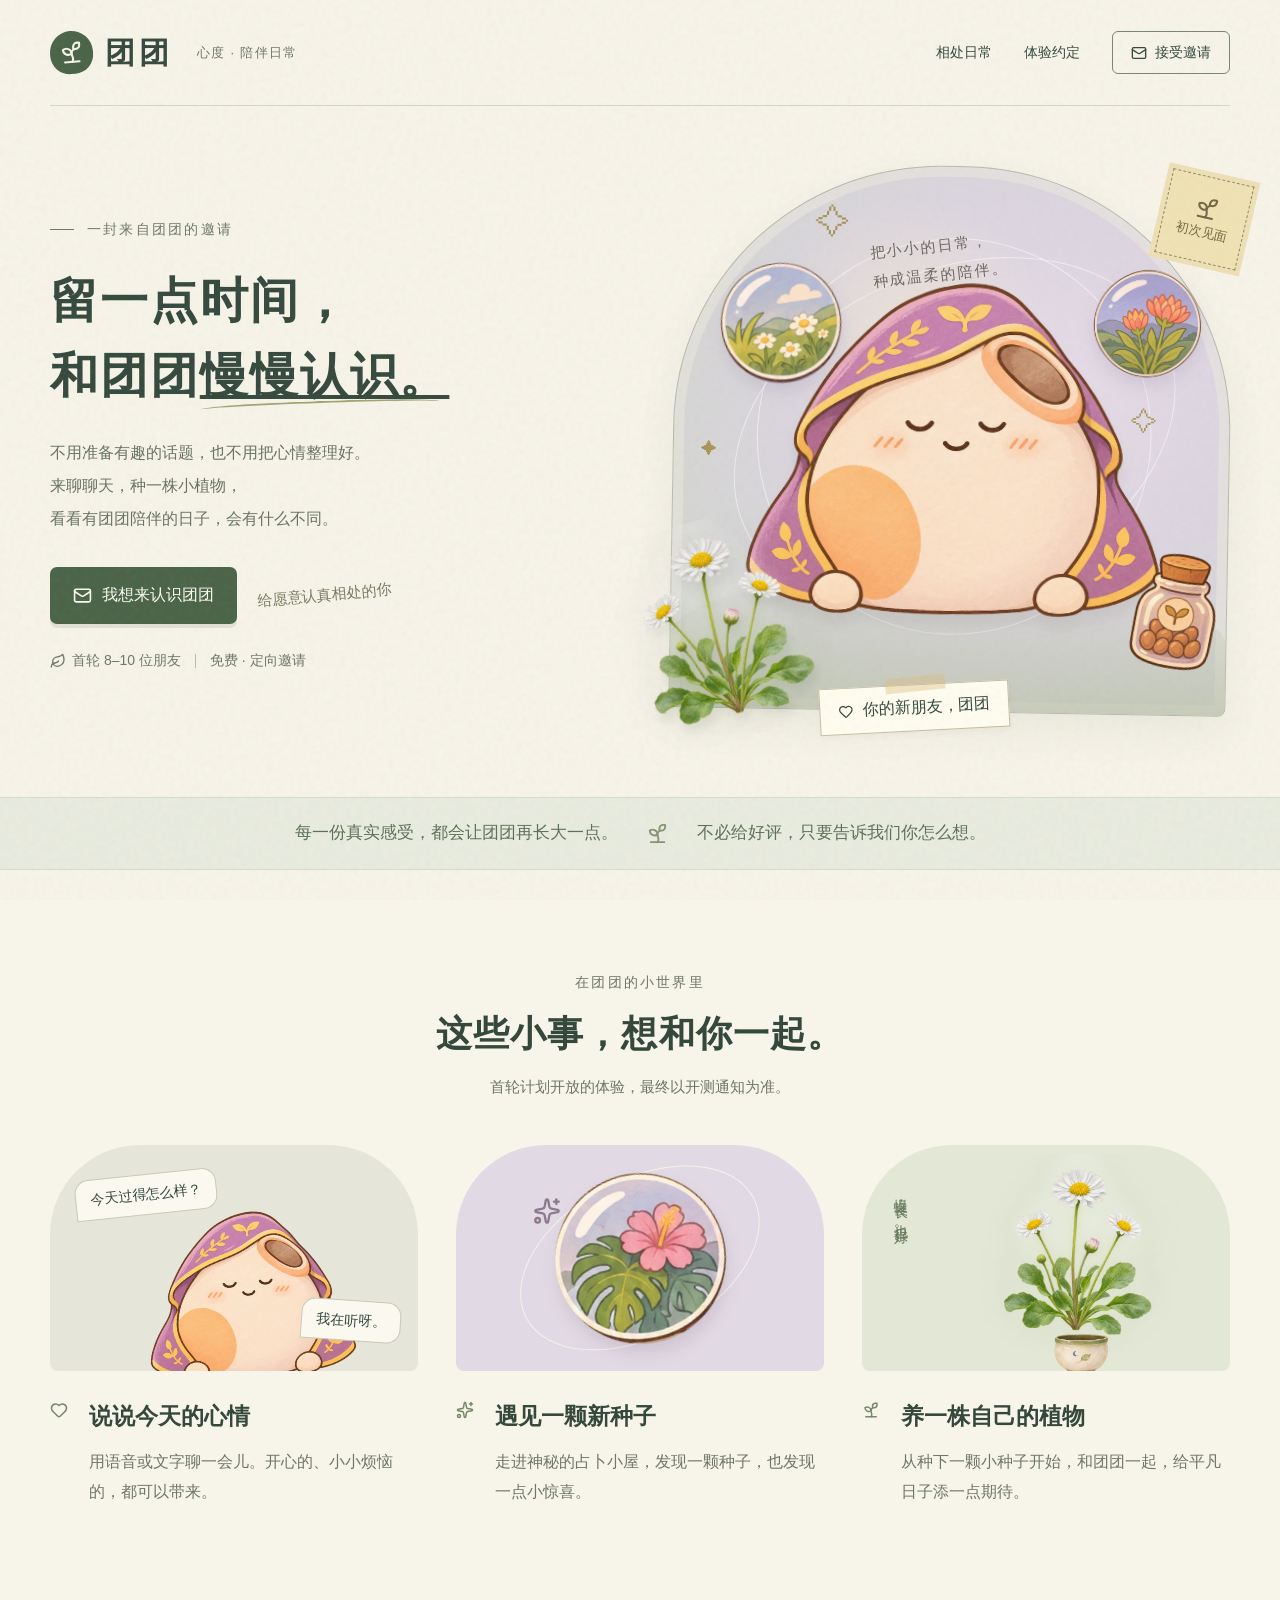
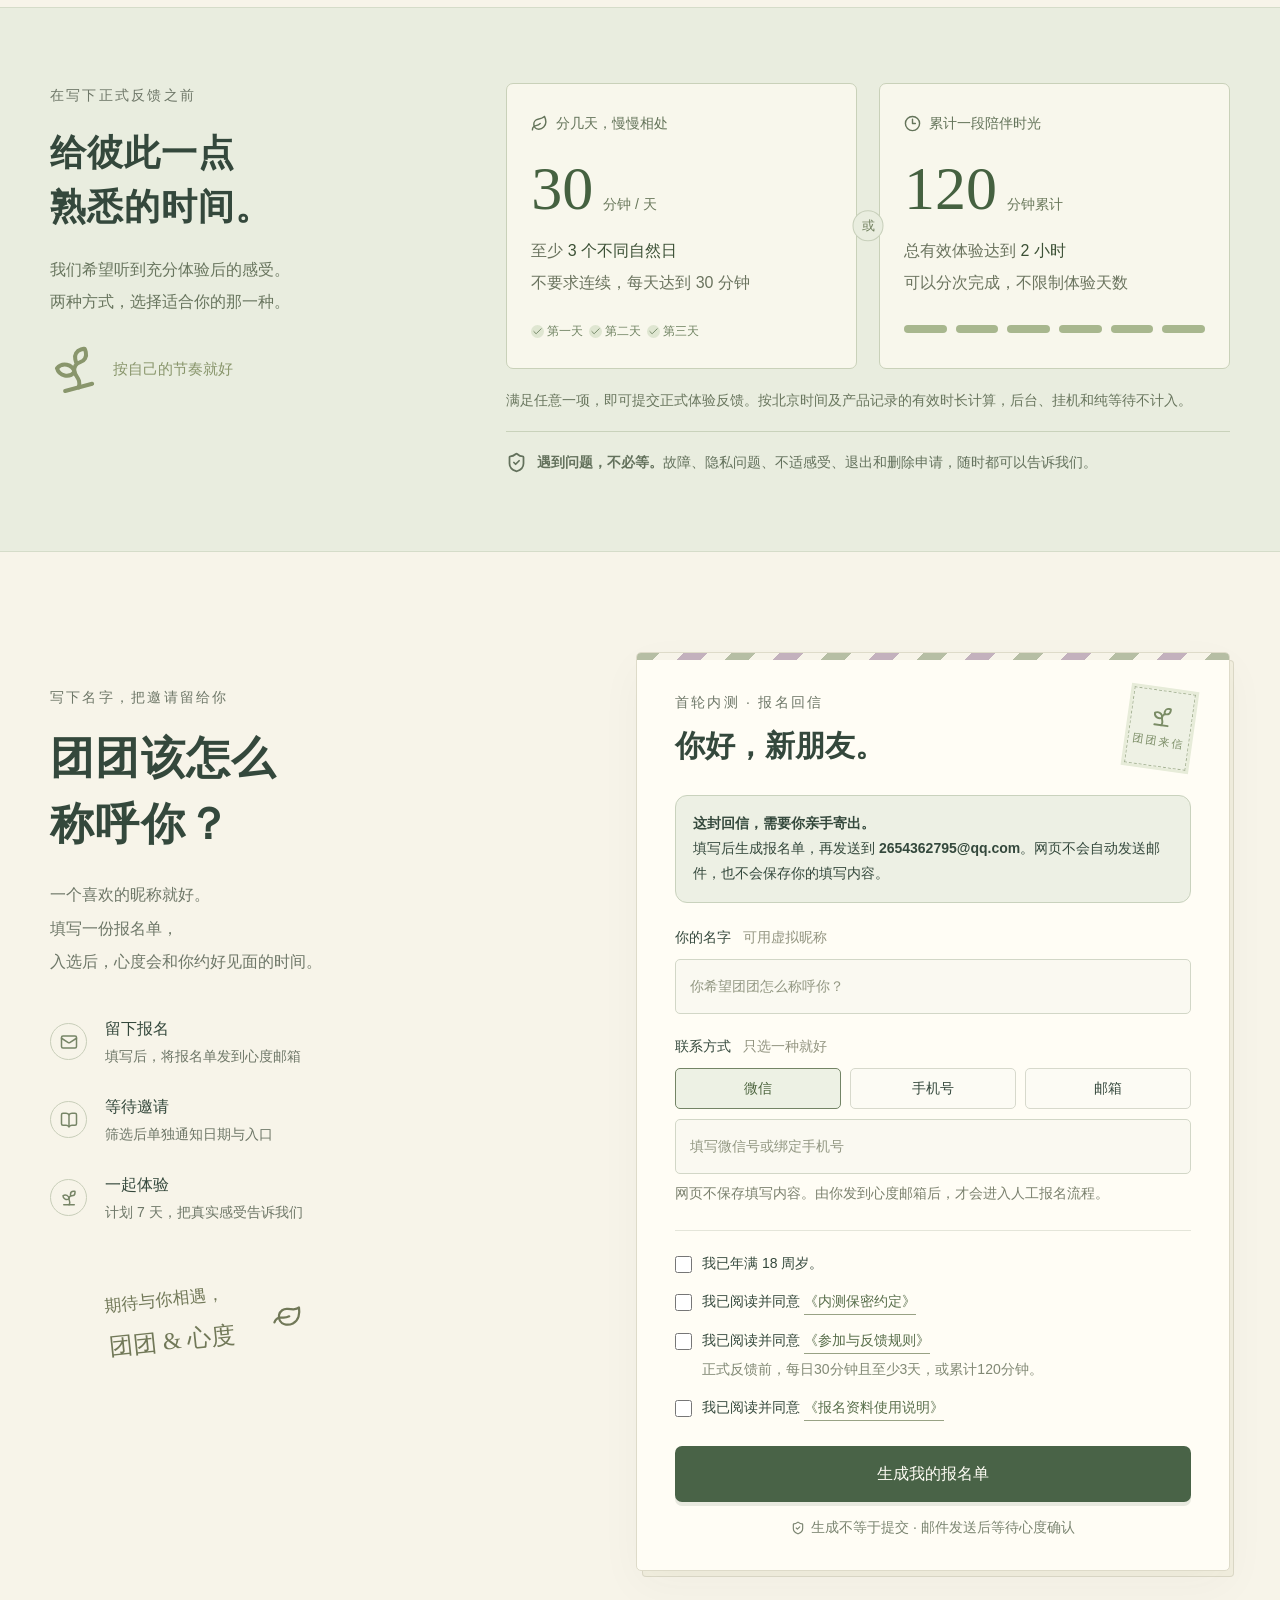
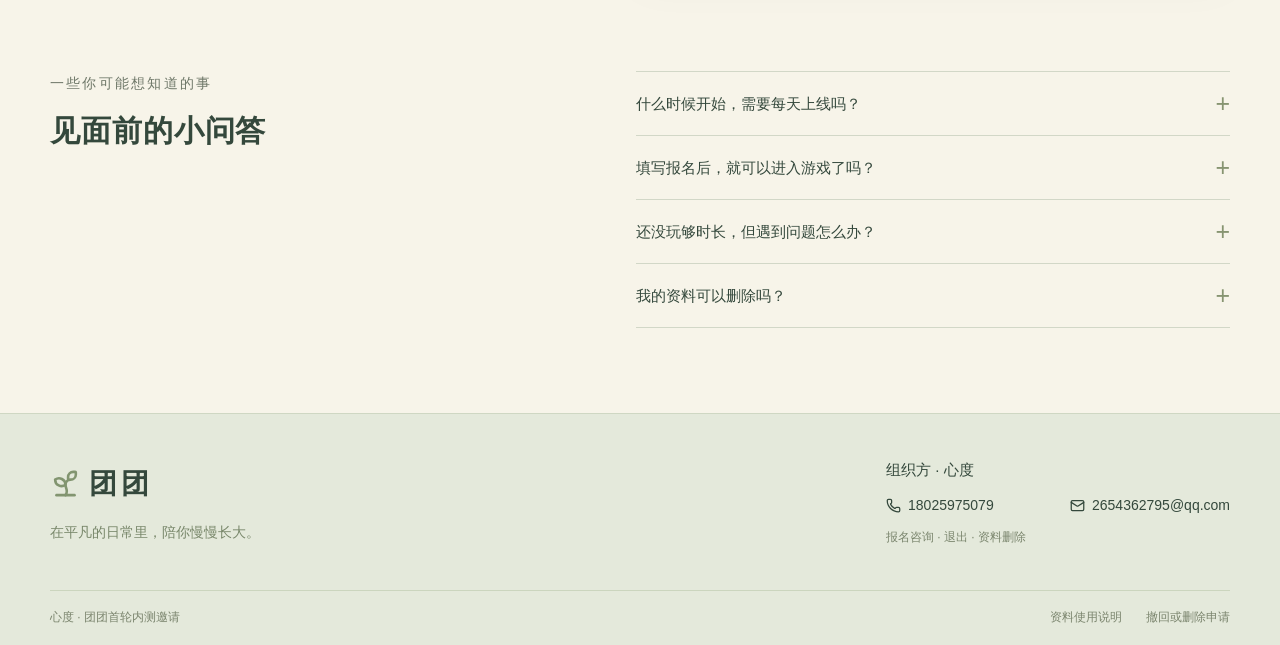
==== index.html @ e6300400 "Publish Tuantuan invitation with email registration" ====
<!doctype html>
<html lang="zh-CN"><head><meta charset="utf-8"><meta name="viewport" content="width=device-width, initial-scale=1"><title>团团来信 · 心度内测邀请</title><meta name="description" content="邀请8–10位朋友，和团团慢慢认识。语音陪伴、种子占卜、植物养成，等待你的真实感受。"><meta name="robots" content="noindex, nofollow"><meta property="og:title" content="你收到一封团团的来信"><meta property="og:description" content="留一点时间，和团团慢慢认识。心度首轮内测邀请。"><meta name="twitter:card" content="summary_large_image"><meta name="twitter:title" content="你收到一封团团的来信"><meta name="twitter:description" content="留一点时间，和团团慢慢认识。心度首轮内测邀请。"><link rel="icon" href="./favicon.svg"><style>/*! tailwindcss v4.2.1 | MIT License | https://tailwindcss.com */@layer theme{:host,:root{--font-sans:ui-sans-serif,system-ui,sans-serif,"Apple Color Emoji","Segoe UI Emoji","Segoe UI Symbol","Noto Color Emoji";--font-mono:ui-monospace,SFMono-Regular,Menlo,Monaco,Consolas,"Liberation Mono","Courier New",monospace;--spacing:.25rem;--default-font-family:var(--font-sans);--default-mono-font-family:var(--font-mono)}}@layer base{*,::backdrop,:after,:before{box-sizing:border-box;border:0 solid;margin:0;padding:0}::file-selector-button{box-sizing:border-box;border:0 solid;margin:0;padding:0}:host,html{-webkit-text-size-adjust:100%;tab-size:4;line-height:1.5;font-family:var(--default-font-family,ui-sans-serif,system-ui,sans-serif,"Apple Color Emoji","Segoe UI Emoji","Segoe UI Symbol","Noto Color Emoji");font-feature-settings:var(--default-font-feature-settings,normal);font-variation-settings:var(--default-font-variation-settings,normal);-webkit-tap-highlight-color:transparent}hr{height:0;color:inherit;border-top-width:1px}abbr:where([title]){-webkit-text-decoration:underline dotted;text-decoration:underline dotted}h1,h2,h3,h4,h5,h6{font-size:inherit;font-weight:inherit}a{color:inherit;-webkit-text-decoration:inherit;text-decoration:inherit}b,strong{font-weight:bolder}code,kbd,pre,samp{font-family:var(--default-mono-font-family,ui-monospace,SFMono-Regular,Menlo,Monaco,Consolas,"Liberation Mono","Courier New",monospace);font-feature-settings:var(--default-mono-font-feature-settings,normal);font-variation-settings:var(--default-mono-font-variation-settings,normal);font-size:1em}small{font-size:80%}sub,sup{vertical-align:baseline;font-size:75%;line-height:0;position:relative}sub{bottom:-.25em}sup{top:-.5em}table{text-indent:0;border-color:inherit;border-collapse:collapse}:-moz-focusring{outline:auto}progress{vertical-align:baseline}summary{display:list-item}menu,ol,ul{list-style:none}audio,canvas,embed,iframe,img,object,svg,video{vertical-align:middle;display:block}img,video{max-width:100%;height:auto}button,input,optgroup,select,textarea{font:inherit;font-feature-settings:inherit;font-variation-settings:inherit;letter-spacing:inherit;color:inherit;opacity:1;background-color:#0000;border-radius:0}::file-selector-button{font:inherit;font-feature-settings:inherit;font-variation-settings:inherit;letter-spacing:inherit;color:inherit;opacity:1;background-color:#0000;border-radius:0}:where(select:is([multiple],[size])) optgroup{font-weight:bolder}:where(select:is([multiple],[size])) optgroup option{padding-inline-start:20px}::file-selector-button{margin-inline-end:4px}::placeholder{opacity:1}@supports (not ((-webkit-appearance:-apple-pay-button))) or (contain-intrinsic-size:1px){::placeholder{color:currentColor}@supports (color:color-mix(in lab,red,red)){::placeholder{color:color-mix(in oklab,currentcolor 50%,transparent)}}}textarea{resize:vertical}::-webkit-search-decoration{-webkit-appearance:none}::-webkit-date-and-time-value{min-height:1lh;text-align:inherit}::-webkit-datetime-edit{display:inline-flex}::-webkit-datetime-edit-fields-wrapper{padding:0}::-webkit-datetime-edit,::-webkit-datetime-edit-year-field{padding-block:0}::-webkit-datetime-edit-day-field,::-webkit-datetime-edit-month-field{padding-block:0}::-webkit-datetime-edit-hour-field,::-webkit-datetime-edit-minute-field{padding-block:0}::-webkit-datetime-edit-millisecond-field,::-webkit-datetime-edit-second-field{padding-block:0}::-webkit-datetime-edit-meridiem-field{padding-block:0}::-webkit-calendar-picker-indicator{line-height:1}:-moz-ui-invalid{box-shadow:none}button,input:where([type=button],[type=reset],[type=submit]){appearance:button}::file-selector-button{appearance:button}::-webkit-inner-spin-button,::-webkit-outer-spin-button{height:auto}[hidden]:where(:not([hidden=until-found])){display:none!important}}@layer components;@layer utilities{.sr-only{clip-path:inset(50%);white-space:nowrap;border-width:0;width:1px;height:1px;margin:-1px;padding:0;position:absolute;overflow:hidden}.fixed{position:fixed}.start{inset-inline-start:var(--spacing)}.underline{text-decoration-line:underline}}:root{--paper:#f7f4e9;--ink:#34483c;--muted:#6e7768;--green:#496347;--sage:#dfe5d6;--line:#d3d7c7;--purple:#776184;--serif:"Noto Serif SC","Source Han Serif SC","Songti SC","STSong","SimSun",serif;--sans:"PingFang SC","Microsoft YaHei",sans-serif}*{box-sizing:border-box}html{scroll-behavior:smooth;scroll-padding-top:35px}body{color:var(--ink);background:var(--paper);font-family:var(--sans);-webkit-font-smoothing:antialiased;margin:0;font-size:16px;line-height:1.8}body:before{content:"";pointer-events:none;z-index:100;opacity:.16;background-image:url("data:image/svg+xml,%3Csvg viewBox='0 0 180 180' xmlns='http://www.w3.org/2000/svg'%3E%3Cfilter id='n'%3E%3CfeTurbulence type='fractalNoise' baseFrequency='.82' numOctaves='3' stitchTiles='stitch'/%3E%3C/filter%3E%3Cpath fill='%23848276' opacity='.38' filter='url(%23n)' d='M0 0h180v180H0z'/%3E%3C/svg%3E");position:fixed;inset:0}a{color:inherit;text-decoration:none}button,input{font:inherit}button{cursor:pointer}a,button,input,summary{touch-action:manipulation}button{color:inherit}button:disabled{cursor:wait;opacity:.65}a:focus-visible,button:focus-visible,summary:focus-visible{outline-offset:5px;outline:3px solid #b89053}input:focus-visible{outline:2px solid var(--green);outline-offset:3px}h1,h2,h3,p{margin:0}h1,h2{font-family:var(--serif);font-weight:600}img{max-width:100%;display:block}svg{flex-shrink:0}fieldset{border:0;margin:0;padding:0}.wrap{width:min(1200px,100% - 100px);margin-inline:auto}.section{padding-block:100px}.eyebrow{letter-spacing:.16em;color:var(--muted);align-items:center;gap:13px;font-size:14px;display:flex}.small-line{background:var(--muted);width:24px;height:1px}.site-header{border-bottom:1px solid var(--line);justify-content:space-between;height:106px}.brand,.site-header{align-items:center;display:flex}.brand{gap:12px}.brand strong{letter-spacing:4px;font-size:30px;font-family:var(--serif)}.brand-emblem{background:var(--green);width:43px;height:43px;color:var(--paper);border-radius:50% 50% 45% 45%;place-items:center;display:grid;transform:rotate(-5deg)}.brand-sub{color:var(--muted);letter-spacing:.1em;margin-left:12px;font-size:13px}nav{align-items:center;gap:32px;font-size:14px;display:flex}nav a:not(.nav-invite):hover{color:var(--purple)}.nav-invite{border:1px solid #798575;border-radius:6px;gap:8px;padding:8px 18px;display:flex}.hero,.nav-invite{align-items:center}.hero{grid-template-columns:1.06fr 1fr;gap:32px;min-height:680px;padding-block:60px 73px;display:grid}.hero h1{letter-spacing:.04em;white-space:nowrap;margin:22px 0 24px;font-size:clamp(35px,3.75vw,53px);line-height:1.55}.underline{position:relative}.underline:after{content:"";border-top:2px solid #9da56f;border-radius:50%;width:96%;height:9px;position:absolute;bottom:-8px;left:0;transform:rotate(-2deg)}.hero-description{color:#697262;font-size:16px;line-height:2.05}.hero-actions{flex-wrap:wrap;align-items:center;gap:20px;margin:32px 0 24px;display:flex}.button{border:0;border-radius:7px;justify-content:center;align-items:center;gap:10px;min-height:53px;padding:14px 23px;font-size:16px;font-weight:500;transition:background .2s,transform .2s,box-shadow .2s;display:inline-flex}.primary{color:#fffdf5;background:var(--green);box-shadow:0 4px #31472f1c}.primary:hover{background:#3d563d;transform:translateY(-2px);box-shadow:0 7px 15px #34483c15}.hand-note{font-family:var(--serif);color:#777a60;font-size:15px;transform:rotate(-5deg)}.hero-meta{color:var(--muted);gap:14px;font-size:14px}.hero-meta,.hero-meta span{align-items:center;display:flex}.hero-meta span{gap:6px}.hero-meta i{border-left:1px solid #b7beab;height:14px}.hero-art{aspect-ratio:1.02;isolation:isolate;background:radial-gradient(at 65% 42%,#e7dce8 0,#dbd5df 45%,#d0d7c8 100%);border:1px solid #b7bbaa;border-radius:48% 48% 8px 8px;margin-bottom:12px;position:relative;transform:rotate(1deg);box-shadow:inset 0 0 0 10px #f0ecdf70,0 16px 40px #3d4f3510}.hero-art:after{content:"";z-index:-1;border-radius:inherit;background:linear-gradient(#0000,#b9c0a8a0);height:25%;position:absolute;bottom:0;left:0;right:0}.art-mascot{z-index:2;filter:drop-shadow(0 12px 6px #58463518);width:77%;animation:breathe 7s ease-in-out infinite;position:absolute;bottom:9%;left:12%}.art-orbit{z-index:-1;border:1px solid #fff8;border-radius:50%;width:83%;height:60%;position:absolute;top:19%;left:9%;transform:rotate(-25deg)}.orbit-two{width:71%;height:73%;top:13%;left:15%;transform:rotate(25deg)}.art-moon{aspect-ratio:1;z-index:-1;background:radial-gradient(circle,#f9edcd80,#f7efdb00 70%);border-radius:50%;width:50%;position:absolute;top:5%;right:33%}.art-caption{font-family:var(--serif);color:#6b675f;letter-spacing:2px;font-size:15px;line-height:1.9;position:absolute;top:12%;left:35%;transform:rotate(-7deg)}.art-bubble{z-index:3;filter:drop-shadow(0 9px 8px #5a497c20);animation:float 6s ease-in-out infinite;position:absolute}.bubble-one{width:22%;top:18%;left:8%;transform:rotate(-10deg)}.bubble-two{width:20%;animation-delay:-3s;top:18%;right:5%}.art-flower{z-index:3;filter:drop-shadow(2px 9px 4px #32452c15);width:40%;position:absolute;bottom:-6%;left:-11%;transform:rotate(-17deg)}.art-jar{z-index:4;width:20%;position:absolute;bottom:6%;right:-1%;transform:rotate(10deg)}.art-label{z-index:5;font-family:var(--serif);background:#fffdf0;border:1px solid #c7bb9f;align-items:center;gap:9px;padding:8px 18px;font-size:16px;display:flex;position:absolute;bottom:-20px;left:27%;transform:rotate(-4deg);box-shadow:0 3px 6px #67523e0a}.art-label:before{content:"";background:#d8bd7b63;width:60px;height:15px;position:absolute;top:-9px;left:35%;transform:rotate(-3deg)}.art-stamp{color:#716743;background:#f0e3b3;border:1px dashed #948661;flex-direction:column;justify-content:center;align-items:center;width:83px;height:86px;font-size:13px;display:flex;position:absolute;top:1%;right:-13px;transform:rotate(12deg);box-shadow:0 0 0 5px #eee0b5}.art-star{color:#a89558;font-size:34px;position:absolute}.star-one{top:5%;left:25%}.star-two{font-size:26px;top:42%;right:13%}.star-three{font-size:16px;top:50%;left:5%}.ribbon{color:#5c7057;font-family:var(--serif);background:#e9ecdf;border-block:1px solid #d5dccb;font-size:17px}.ribbon .wrap{justify-content:center;align-items:center;gap:28px;padding-block:20px;display:flex}.ribbon svg{color:#859373}.section-heading{text-align:center}.section-heading .eyebrow{justify-content:center}.section-heading h2,h2{letter-spacing:.03em;font-size:36px;line-height:1.5}.section-heading h2{margin:12px 0}.section-heading p{color:var(--muted);font-size:15px}.experience-list{grid-template-columns:repeat(3,minmax(0,1fr));gap:38px;margin-top:45px;display:grid}.experience-visual{border-radius:90px 90px 8px 8px;height:226px;position:relative;overflow:hidden}.chat-visual{background:#e5e5d9}.chat-visual img{width:58%;position:absolute;bottom:-30px;left:25%;transform:rotate(-5deg)}.chat-cloud{font-family:var(--serif);z-index:2;background:#fbf9ef;border:1px solid #c7cbb5;border-radius:14px 14px 14px 0;padding:7px 14px;font-size:14px;position:absolute}.cloud-left{top:29px;left:25px;transform:rotate(-6deg)}.cloud-right{bottom:30px;right:17px;transform:rotate(4deg)}.seed-visual{background:#e1d9e3;place-items:center;display:grid}.seed-visual img{filter:drop-shadow(0 10px 8px #5e4b6923);width:47%;position:absolute;transform:rotate(-12deg)}.seed-ring{border:1px solid #f7f2e8;border-radius:50%;width:70%;height:70%;transform:rotate(-28deg)}.seed-spark{color:#8e7990;position:absolute;top:23%;left:21%}.grow-visual{background:#e3e8d6}.grow-visual>img:not(.plant-pot){object-fit:contain;z-index:1;width:58%;height:88%;position:absolute;bottom:18px;left:30%}.grow-visual .plant-pot{object-fit:contain;width:27%;height:31%;position:absolute;bottom:-8px;left:46%}.grow-word{writing-mode:vertical-rl;font-family:var(--serif);letter-spacing:3px;color:#64795c;font-size:14px;position:absolute;top:43px;left:26px}.experience-copy{padding:25px 0 0 39px;position:relative}.mini-icon{color:#77886b;position:absolute;top:30px;left:0}.experience-copy h3{font-family:var(--serif);margin-bottom:9px;font-size:23px;font-weight:600}.experience-copy p{color:var(--muted);font-size:15px;line-height:1.9}.time-section{background:#e9eddf;border-block:1px solid #d5dcc9;padding:75px 0}.time-layout{grid-template-columns:1fr 1.85fr;gap:65px;display:grid}.time-intro h2{margin:17px 0 20px}.time-intro p{color:#68755e;font-size:15px;line-height:2}.little-sprout{color:#89966c;font-family:var(--serif);align-items:center;gap:15px;margin-top:28px;font-size:15px;display:flex}.little-sprout svg{transform:rotate(-15deg)}.time-options{grid-template-columns:1fr 1fr;gap:22px;display:grid;position:relative}.time-options article{background:#f8f7ec;border:1px solid #c9d1b9;border-radius:7px;padding:27px 24px 25px}.option-label{color:#637359;align-items:center;gap:8px;font-size:14px;display:flex}.time-number{align-items:baseline;gap:10px;margin:13px 0 8px;display:flex}.time-number b{color:#456140;font-family:Georgia,serif;font-size:62px;font-weight:400;line-height:1.25}.time-number>span{color:#69785b;font-size:14px}.time-options article p{color:#6b745f;font-size:14px;line-height:2}.time-options article strong{color:#3c5136;font-weight:500}.or-label{color:#71805f;z-index:1;background:#e9eddf;border:1px solid #c7cfba;border-radius:50%;padding:3px 8px;font-size:13px;position:absolute;top:50%;left:50%;transform:translate(-50%,-50%)}.day-markers{gap:6px;margin-top:22px;display:flex}.day-markers span{color:#708362;align-items:center;gap:3px;font-size:12px;display:flex}.day-markers svg{background:#dfe6d1;border-radius:50%;padding:1px}.time-dots{gap:9px;margin-top:26px;display:flex}.time-dots i{background:#a8b78e;border-radius:5px;flex:1;height:8px}.time-footnote{color:#69765e;margin-top:18px;font-size:14px;line-height:1.9}.gentle-note{color:#63715c;border-top:1px solid #c9d2bb;align-items:flex-start;gap:10px;margin-top:18px;padding-top:17px;display:flex}.gentle-note svg{margin-top:3px}.gentle-note p{font-size:14px;line-height:1.9}.apply-section{grid-template-columns:.9fr 1.1fr;align-items:start;gap:100px;display:grid}.apply-letter{padding-top:33px}.apply-letter h2{margin:16px 0 20px;font-size:44px;line-height:1.5}.apply-letter>p{color:var(--muted);line-height:2.1}.letter-process{gap:24px;margin-top:36px;display:grid}.letter-process>div{align-items:center;gap:18px;display:flex}.letter-process>div>span{color:#778567;border:1px solid #c8ceb9;border-radius:50%;place-items:center;width:37px;height:37px;display:grid}.letter-process p{line-height:1.8;display:grid}.letter-process strong{font-weight:500}.letter-process small{color:var(--muted);font-size:14px}.signature{font-family:var(--serif);color:#717858;margin:42px 0 0 56px;font-size:17px;line-height:2;position:relative;transform:rotate(-6deg)}.signature span{font-size:24px}.signature svg{position:absolute;top:32px;left:168px;transform:rotate(23deg)}.application-card{background:#fffdf5;border:1px solid #dedbc9;border-radius:5px;padding:37px 38px 29px;position:relative;overflow:hidden;box-shadow:0 15px 45px #38452b09,5px 7px 0 -2px #f2efdf,5px 7px 0 -1px #dcd9c7}.card-paper-edge{background:repeating-linear-gradient(-45deg,#b6bea4 0 17px,#f7f4e9 17px 34px,#c3b1bd 34px 51px,#f7f4e9 51px 68px);height:7px;position:absolute;inset:0 0 auto}.form-title{justify-content:space-between;align-items:center;margin:0 0 27px;display:flex}.form-title h3{font-family:var(--serif);margin-top:8px;font-size:30px;font-weight:600;line-height:1.5}.postage{color:#7a8c65;background:#eef1e4;border:1px dashed #a5b294;outline:3px solid #e7ecd9;flex-direction:column;justify-content:center;align-items:center;gap:4px;width:62px;height:77px;display:flex;transform:rotate(8deg)}.postage small{letter-spacing:2px;font-size:11px}.field-label{margin:20px 0 9px;font-size:15px;font-weight:500;display:block}.field-label span{color:#929480;margin-left:8px;font-size:13px;font-weight:400}input:not([type=checkbox]):not([type=radio]){color:#34483c;background:#faf9f1;border:1px solid #d2d7c7;border-radius:5px;width:100%;min-height:50px;padding:12px 14px;font-size:16px}input::placeholder{color:#929782;font-size:14px}.contact-method{gap:9px;margin:0 0 10px;display:flex}.contact-method label{text-align:center;cursor:pointer;background:#fcfbf4;border:1px solid #d7d9cc;border-radius:5px;flex:1;padding:7px;font-size:14px;position:relative}.contact-method label.selected{color:#4d653f;background:#edf1e4;border-color:#738465}.contact-method input{opacity:0;cursor:pointer;width:100%;height:100%;position:absolute;inset:0}.contact-method label:has(input:focus-visible){outline-offset:2px;outline:2px solid #b89053}.input-hint{color:#7b816e;margin-top:7px;font-size:13px}.agreements{border-top:1px solid #e4e5d9;gap:13px;margin-top:24px;padding-top:20px;display:grid}.check-row{align-items:flex-start;gap:10px;font-size:14px;line-height:1.8;display:flex}.check-row input{appearance:auto;accent-color:#536d48;cursor:pointer;flex-shrink:0;width:17px;height:17px;margin-top:5px}.check-row label{cursor:pointer}.check-row button{color:#586e4b;background:0 0;border:0;border-bottom:1px solid #98a284;padding:0;font-size:14px;line-height:1.7;display:inline}.check-row small{color:#808874;margin-top:3px;font-size:12px;display:block}.wide{width:100%;margin-top:25px}.form-bottom{color:#7a8470;justify-content:center;align-items:center;gap:6px;margin-top:13px;font-size:12px;display:flex}.honey{display:none}.form-error{color:#8e493b;background:#f9e9df;border-radius:4px;margin-top:18px;padding:10px 12px;font-size:14px}.success{text-align:center;flex-direction:column;align-items:center;padding:25px 0;display:flex}.success-icon{background:#e3ebd9;border-radius:50%;place-items:center;width:65px;height:65px;margin-bottom:25px;display:grid}.success h3{font-family:var(--serif);margin:17px 0;font-size:34px;line-height:1.6}.success>p{color:var(--muted);font-size:15px}.receipt-id{background:#f0f2e7;border:1px dashed #c3cdb1;width:100%;margin:24px 0;padding:20px;font-size:14px;display:grid}.receipt-id strong{letter-spacing:2px;font-size:19px}.small-copy{font-size:14px!important}.text-link{color:#586f46;text-underline-offset:5px;background:0 0;border:0;align-items:center;gap:6px;padding:8px 0;font-size:14px;text-decoration:underline;display:inline-flex}.success .text-link{margin-top:17px}.faq{grid-template-columns:.9fr 1.1fr;gap:100px;padding-bottom:85px;display:grid}.faq h2{margin-top:12px;font-size:30px}.faq-list details{border-bottom:1px solid #d2d7c7;padding:18px 0}.faq-list details:first-child{border-top:1px solid #d2d7c7}.faq summary{cursor:pointer;justify-content:space-between;align-items:center;gap:12px;font-size:15px;list-style:none;display:flex}.faq summary::-webkit-details-marker{display:none}.faq-plus{color:#879471;font-size:25px;font-weight:300;line-height:1}.faq details[open] .faq-plus{transform:rotate(45deg)}.faq details p{color:var(--muted);margin-top:14px;padding-right:24px;font-size:14px;line-height:1.9}.footer{background:#e4e9db;border-top:1px solid #cfd7c3}.footer-main{justify-content:space-between;align-items:center;padding-block:42px;display:flex}.footer-brand svg{vertical-align:middle;color:#829570;margin-right:8px;display:inline}.footer-brand strong{font-size:28px;font-family:var(--serif);letter-spacing:4px;vertical-align:middle}.footer-brand p{color:#78876a;margin-top:11px;font-size:14px}.footer-contact{grid-template-columns:1fr 1fr;gap:5px 24px;font-size:14px;display:grid}.footer-contact small,.footer-contact>span{grid-column:1/-1}.footer-contact>span{margin-bottom:5px;font-size:15px}.footer-contact a{align-items:center;gap:7px;display:flex}.footer-contact small{color:#7b866e;margin-top:4px;font-size:12px}.footer-bottom{color:#7b856e;border-top:1px solid #cbd5be;justify-content:space-between;padding-block:16px;font-size:12px;display:flex}.footer-bottom div{gap:24px;display:flex}.footer-bottom button{background:0 0;border:0;padding:0;font-size:12px}.agreement-dialog{width:min(700px,100% - 28px);max-height:88dvh;color:var(--ink);background:#fffdf5;border:1px solid #c6ccb7;border-radius:12px;margin:auto;padding:0;overflow:auto;box-shadow:0 25px 90px #1e281e55}.agreement-dialog::backdrop{-webkit-backdrop-filter:blur(3px);backdrop-filter:blur(3px);background:#29342680}.dialog-header{z-index:2;background:#f4f4e9;border-bottom:1px solid #d7ddcb;justify-content:space-between;align-items:center;padding:15px 25px;font-size:14px;display:flex;position:sticky;top:0}.dialog-header button{background:0 0;border:0;padding:5px}.dialog-content{padding:24px 30px}.dialog-content h2{font-size:26px}.agreement-version{color:#849072;margin:6px 0 25px;font-size:13px}.dialog-content section{margin-bottom:22px}.dialog-content h3{margin-bottom:7px;font-size:17px;font-weight:600}.dialog-content section p{color:#64705b;font-size:16px;line-height:1.9}.dialog-bottom{background:#f4f4e9;border-top:1px solid #d7ddcb;justify-content:space-between;align-items:center;gap:15px;padding:14px 25px;display:flex;position:sticky;bottom:0}.dialog-bottom .button{min-height:45px;padding:10px 17px;font-size:14px}.skip,.sr-only{clip:rect(0,0,0,0);white-space:nowrap;width:1px;height:1px;position:absolute;overflow:hidden}.skip:focus{clip:auto;z-index:999;background:#fff;width:auto;height:auto;padding:12px}.utility-page{background:#fffdf5;border:1px solid #d3d7c7;border-radius:10px;max-width:650px;margin:60px auto;padding:35px}.utility-page h1{margin:15px 0;font-size:30px}.utility-page p{color:var(--muted);margin-bottom:18px}.utility-page label{margin-top:15px;font-size:14px;display:block}.manage-page{padding-block:50px}.manage-page h1{margin:20px 0;font-size:35px}.manage-table{border-collapse:collapse;background:#fffdf5;width:100%;margin-block:25px;font-size:14px}.manage-table td,.manage-table th{text-align:left;border-bottom:1px solid #d3d7c7;padding:15px}.manage-table th{background:#e7ecdc}.table-scroll{overflow:auto}.admin-note{background:#e7ecdc;padding:18px}.admin-actions{flex-wrap:wrap;align-items:center;gap:15px;display:flex}.danger-button{color:#9a5b44;background:#f7ebe3;border:1px solid #bf9784;border-radius:5px;padding:6px 12px}.admin-status{margin:12px 0}.agreement-record{overflow-wrap:anywhere;white-space:pre-wrap;max-width:90vw;font-size:13px}@keyframes breathe{50%{transform:translateY(-4px)rotate(-1deg)}}@keyframes float{50%{translate:0 -9px;rotate:3deg}}@media (min-width:1450px){.hero{min-height:740px}.hero h1{font-size:54px}}@media (max-width:1100px){.wrap{width:calc(100% - 64px)}.hero h1{font-size:38px}.hero-actions{gap:14px}.hand-note{font-size:13px}.hero-art{aspect-ratio:.93}.time-layout{grid-template-columns:1fr 1.9fr;gap:35px}.time-options article{padding:22px 16px}.time-number b{font-size:52px}.day-markers{flex-wrap:wrap;gap:4px}.apply-section,.faq{gap:55px}.application-card{padding-inline:27px}.experience-list{gap:27px}.brand-sub{display:none}.time-intro h2{font-size:32px}.experience-visual{height:205px}}@media (max-width:760px){.wrap{width:calc(100% - 40px)}.site-header{height:79px}.brand strong{font-size:26px}.brand-emblem{width:36px;height:36px}.brand{gap:9px}nav{gap:0}nav>a:not(.nav-invite){display:none}.nav-invite{padding:7px 12px;font-size:13px}.hero{grid-template-columns:1fr;gap:40px;min-height:0;padding-block:38px 60px}.hero-copy{text-align:center}.hero-copy .eyebrow{justify-content:center;font-size:12px}.hero h1{letter-spacing:.03em;margin:15px 0 22px;font-size:36px;line-height:1.55}.hero-description{font-size:14px;line-height:2}.hero-actions{justify-content:center;gap:12px;margin:24px 0 18px}.hand-note{display:none}.hero-meta{justify-content:center;gap:10px;font-size:12px}.hero-art{aspect-ratio:1.02;width:84%;margin:0 auto}.art-caption{font-size:12px;top:10%}.art-stamp{width:62px;height:65px;font-size:11px;right:-15px}.art-stamp svg{width:20px}.art-label{padding:6px 12px;font-size:13px;bottom:-15px;left:21%}.art-star{font-size:25px}.ribbon .wrap{text-align:center;justify-content:center;gap:12px;padding-block:15px}.ribbon{font-size:13px}.ribbon-side{display:none}.ribbon svg{width:18px}.section{padding-block:60px}.section-heading h2{font-size:28px}.section-heading .eyebrow{font-size:12px}.section-heading p{font-size:13px}.experience-list{grid-template-columns:1fr;gap:26px;margin-top:32px}.experience-list article{grid-template-columns:43% 1fr;align-items:center;gap:20px;display:grid}.experience-visual{border-radius:65px 65px 6px 6px;height:164px}.experience-copy{padding:0}.mini-icon{margin-bottom:8px;display:block;position:static}.experience-copy h3{margin-bottom:7px;font-size:20px}.experience-copy p{font-size:14px;line-height:1.85}.chat-visual img{width:90%;bottom:-8px;left:10%}.chat-cloud{padding:4px 7px;font-size:10px}.cloud-left{top:21px;left:9px}.cloud-right{bottom:21px;right:3px}.seed-visual img{width:72%}.seed-spark{width:20px;top:14%;left:8%}.grow-visual>img:not(.plant-pot){width:82%;height:84%;bottom:14px;left:18%}.grow-visual .plant-pot{width:40%;bottom:-5px;left:43%}.grow-word{letter-spacing:1px;font-size:10px;top:25px;left:10px}.time-section{padding-block:52px}.time-layout{grid-template-columns:1fr;gap:30px}.time-intro h2{margin:12px 0;font-size:30px}.time-intro h2 br{display:none}.time-intro p{font-size:14px}.little-sprout{display:none}.time-options{gap:13px}.time-options article{padding:18px 12px}.option-label{gap:4px;font-size:12px}.option-label svg{width:14px}.time-number{margin:11px 0;display:block}.time-number b{font-size:48px;display:block}.time-number>span{font-size:13px}.time-options article p{font-size:12px;line-height:2}.day-markers{gap:4px;margin-top:17px}.day-markers span{font-size:10px}.day-markers svg{width:10px}.time-dots{gap:5px;margin-top:22px}.gentle-note p,.time-footnote{font-size:13px}.or-label{padding:2px 6px;font-size:11px}.apply-section{grid-template-columns:1fr;gap:35px}.apply-letter{padding:0}.apply-letter h2{margin:12px 0;font-size:34px}.apply-letter h2 br{display:none}.apply-letter>p{font-size:14px}.apply-letter>p br{display:none}.letter-process{justify-content:space-between;gap:15px;margin-top:25px;display:flex}.letter-process>div{flex:1;display:block}.letter-process>div>span{width:33px;height:33px;margin-bottom:10px}.letter-process p strong{font-size:14px}.letter-process small{font-size:12px}.signature{display:none}.application-card{padding:29px 21px 24px}.form-title{margin-bottom:22px}.form-title h3{font-size:28px}.form-title .eyebrow{font-size:12px}.postage{width:51px;height:64px}.check-row,.check-row button{font-size:14px}.form-bottom{gap:4px;font-size:11px}.faq{grid-template-columns:1fr;gap:22px;padding-bottom:55px}.faq h2{font-size:27px}.faq details p,.faq summary{font-size:14px}.footer-main{padding-block:30px;display:block}.footer-brand p{font-size:13px}.footer-contact{gap:5px 15px;margin-top:26px;font-size:13px}.footer-bottom{font-size:11px;display:block}.footer-bottom div{gap:20px;margin-top:8px}.footer-bottom button{font-size:11px}.dialog-content{padding:20px}.dialog-content h2{font-size:23px}.dialog-header{padding:11px 18px}.dialog-bottom{padding:12px 16px}.dialog-bottom .button{padding:9px 12px;font-size:12px}.dialog-content section p{font-size:15px}.utility-page{margin:25px 20px;padding:25px}.utility-page h1{font-size:27px}.success h3{font-size:29px}.success>p{font-size:14px}.receipt-id strong{font-size:16px}}@media (max-width:370px){.wrap{width:calc(100% - 30px)}.hero h1{font-size:31px}.time-options article{padding:16px 9px}.day-markers span{font-size:9px}.application-card{padding-inline:17px}.check-row{gap:8px}.check-row,.check-row button{font-size:13px}.form-bottom{font-size:10px}.footer-contact{flex-direction:column;display:flex}}@media (prefers-reduced-motion:reduce){html{scroll-behavior:auto}*,:after,:before{transition:none!important;animation:none!important}}.apply-letter>p,.dialog-content section p,.experience-copy p,.faq details p,.hero-description,.success>p,.time-intro p,.time-options article p{font-size:16px}.check-row,.check-row button,.check-row small,.contact-method label,.field-label,.field-label span,.form-bottom,.gentle-note p,.input-hint,.letter-process small,.option-label,.time-footnote{font-size:14px}@media (max-width:760px){.time-options{gap:17px}.time-options article{padding:18px 13px}.option-label,.time-options article p{font-size:14px}.option-label{align-items:flex-start;line-height:1.65}.option-label svg{margin-top:4px}.day-markers{display:none}.form-bottom{align-items:flex-start;font-size:13px}.letter-process{gap:12px}.time-number>span{font-size:14px}.footer-bottom,.footer-bottom button{font-size:13px}.faq summary{font-size:16px}}
[hidden]{display:none!important}.mail-note{padding:15px 17px;background:#edf0e4;border:1px solid #c9d2bd;border-radius:12px;font-size:14px;line-height:1.8;margin-bottom:22px}.mail-result{margin-top:30px;padding-top:26px;border-top:1px dashed #b5bea8}.mail-result h3{font-size:23px;line-height:1.5}.mail-result p{margin-top:13px;font-size:15px}.mail-result .button{margin-top:13px}.mail-result .mail-secondary{display:flex;flex-wrap:wrap;gap:18px;margin-top:18px}.mail-result textarea{width:100%;min-height:220px;margin-top:12px;border:1px solid #bcc7b1;border-radius:10px;padding:12px;font:14px/1.7 inherit;resize:vertical}.mail-result details{margin-top:17px}.mail-result .mail-id{font-size:13px;color:#66785e;overflow-wrap:anywhere}.mail-result:focus{outline:0}</style></head><body><div hidden=""><!--$--><!--/$--></div><a class="skip" href="#apply">跳到报名表</a><header class="site-header wrap"><a href="#" class="brand"><span class="brand-emblem"><svg xmlns="http://www.w3.org/2000/svg" width="25" height="25" viewbox="0 0 24 24" fill="none" stroke="currentColor" stroke-width="2" stroke-linecap="round" stroke-linejoin="round" class="lucide lucide-sprout" aria-hidden="true"><path d="M14 9.536V7a4 4 0 0 1 4-4h1.5a.5.5 0 0 1 .5.5V5a4 4 0 0 1-4 4 4 4 0 0 0-4 4c0 2 1 3 1 5a5 5 0 0 1-1 3"></path><path d="M4 9a5 5 0 0 1 8 4 5 5 0 0 1-8-4"></path><path d="M5 21h14"></path></svg></span><strong>团团</strong><span class="brand-sub">心度 · 陪伴日常</span></a><nav><a href="#experience">相处日常</a><a href="#how">体验约定</a><a class="nav-invite" href="#apply"><svg xmlns="http://www.w3.org/2000/svg" width="16" height="16" viewbox="0 0 24 24" fill="none" stroke="currentColor" stroke-width="2" stroke-linecap="round" stroke-linejoin="round" class="lucide lucide-mail" aria-hidden="true"><path d="m22 7-8.991 5.727a2 2 0 0 1-2.009 0L2 7"></path><rect x="2" y="4" width="20" height="16" rx="2"></rect></svg> 接受邀请</a></nav></header><main><section class="hero wrap"><div class="hero-copy"><div class="eyebrow"><span class="small-line"></span> 一封来自团团的邀请</div><h1>留一点时间，<br>和团团<span class="underline">慢慢认识。</span></h1><p class="hero-description">不用准备有趣的话题，也不用把心情整理好。<br class="desktop-br">来聊聊天，种一株小植物，<br class="desktop-br">看看有团团陪伴的日子，会有什么不同。</p><div class="hero-actions"><a class="button primary" href="#apply"><svg xmlns="http://www.w3.org/2000/svg" width="19" height="19" viewbox="0 0 24 24" fill="none" stroke="currentColor" stroke-width="2" stroke-linecap="round" stroke-linejoin="round" class="lucide lucide-mail" aria-hidden="true"><path d="m22 7-8.991 5.727a2 2 0 0 1-2.009 0L2 7"></path><rect x="2" y="4" width="20" height="16" rx="2"></rect></svg> 我想来认识团团</a><span class="hand-note">给愿意认真相处的你</span></div><div class="hero-meta"><span><svg xmlns="http://www.w3.org/2000/svg" width="16" height="16" viewbox="0 0 24 24" fill="none" stroke="currentColor" stroke-width="2" stroke-linecap="round" stroke-linejoin="round" class="lucide lucide-leaf" aria-hidden="true"><path d="M11 20A7 7 0 0 1 9.8 6.1C15.5 5 17 4.48 19 2c1 2 2 4.18 2 8 0 5.5-4.78 10-10 10Z"></path><path d="M2 21c0-3 1.85-5.36 5.08-6C9.5 14.52 12 13 13 12"></path></svg> 首轮 8–10 位朋友</span><i></i><span>免费 · 定向邀请</span></div></div><div class="hero-art" aria-label="手绘的团团披着紫色斗篷，在植物和种子球之间微笑"><div class="art-orbit orbit-one"></div><div class="art-orbit orbit-two"></div><div class="art-moon"></div><span class="art-star star-one">✧</span><span class="art-star star-two">✧</span><span class="art-star star-three">✦</span><span class="art-caption">把小小的日常，<br>种成温柔的陪伴。</span><img class="art-bubble bubble-one" src="./art/meadow.png" alt=""><img class="art-bubble bubble-two" src="./art/cape.webp" alt=""><img class="art-mascot" src="./art/tuantuan.webp" alt="团团，闭眼微笑的圆滚滚小伙伴" fetchpriority="high"><img class="art-flower" src="./art/daisy.webp" alt=""><img class="art-jar" src="./art/jar.webp" alt="装着小种子的玻璃瓶"><div class="art-label"><svg xmlns="http://www.w3.org/2000/svg" width="15" height="15" viewbox="0 0 24 24" fill="none" stroke="currentColor" stroke-width="2" stroke-linecap="round" stroke-linejoin="round" class="lucide lucide-heart" aria-hidden="true"><path d="M2 9.5a5.5 5.5 0 0 1 9.591-3.676.56.56 0 0 0 .818 0A5.49 5.49 0 0 1 22 9.5c0 2.29-1.5 4-3 5.5l-5.492 5.313a2 2 0 0 1-3 .019L5 15c-1.5-1.5-3-3.2-3-5.5"></path></svg> 你的新朋友，团团</div><div class="art-stamp"><svg xmlns="http://www.w3.org/2000/svg" width="25" height="25" viewbox="0 0 24 24" fill="none" stroke="currentColor" stroke-width="2" stroke-linecap="round" stroke-linejoin="round" class="lucide lucide-sprout" aria-hidden="true"><path d="M14 9.536V7a4 4 0 0 1 4-4h1.5a.5.5 0 0 1 .5.5V5a4 4 0 0 1-4 4 4 4 0 0 0-4 4c0 2 1 3 1 5a5 5 0 0 1-1 3"></path><path d="M4 9a5 5 0 0 1 8 4 5 5 0 0 1-8-4"></path><path d="M5 21h14"></path></svg><span>初次见面</span></div></div></section><div class="ribbon"><div class="wrap"><span>每一份真实感受，都会让团团再长大一点。</span><svg xmlns="http://www.w3.org/2000/svg" width="23" height="23" viewbox="0 0 24 24" fill="none" stroke="currentColor" stroke-width="2" stroke-linecap="round" stroke-linejoin="round" class="lucide lucide-sprout" aria-hidden="true"><path d="M14 9.536V7a4 4 0 0 1 4-4h1.5a.5.5 0 0 1 .5.5V5a4 4 0 0 1-4 4 4 4 0 0 0-4 4c0 2 1 3 1 5a5 5 0 0 1-1 3"></path><path d="M4 9a5 5 0 0 1 8 4 5 5 0 0 1-8-4"></path><path d="M5 21h14"></path></svg><span class="ribbon-side">不必给好评，只要告诉我们你怎么想。</span></div></div><section class="experience wrap section" id="experience"><div class="section-heading"><span class="eyebrow">在团团的小世界里</span><h2>这些小事，想和你一起。</h2><p>首轮计划开放的体验，最终以开测通知为准。</p></div><div class="experience-list"><article><div class="experience-visual chat-visual"><div class="chat-cloud cloud-left">今天过得怎么样？</div><img src="./art/tuantuan.webp" alt="微笑着倾听的团团" loading="lazy"><span class="chat-cloud cloud-right">我在听呀。</span></div><div class="experience-copy"><span class="mini-icon"><svg xmlns="http://www.w3.org/2000/svg" width="18" height="18" viewbox="0 0 24 24" fill="none" stroke="currentColor" stroke-width="2" stroke-linecap="round" stroke-linejoin="round" class="lucide lucide-heart" aria-hidden="true"><path d="M2 9.5a5.5 5.5 0 0 1 9.591-3.676.56.56 0 0 0 .818 0A5.49 5.49 0 0 1 22 9.5c0 2.29-1.5 4-3 5.5l-5.492 5.313a2 2 0 0 1-3 .019L5 15c-1.5-1.5-3-3.2-3-5.5"></path></svg></span><h3>说说今天的心情</h3><p>用语音或文字聊一会儿。开心的、小小烦恼的，都可以带来。</p></div></article><article><div class="experience-visual seed-visual"><div class="seed-ring"></div><img src="./art/tropical.png" alt="手绘花朵种子球" loading="lazy"><svg xmlns="http://www.w3.org/2000/svg" width="28" height="28" viewbox="0 0 24 24" fill="none" stroke="currentColor" stroke-width="2" stroke-linecap="round" stroke-linejoin="round" class="lucide lucide-sparkles seed-spark" aria-hidden="true"><path d="M11.017 2.814a1 1 0 0 1 1.966 0l1.051 5.558a2 2 0 0 0 1.594 1.594l5.558 1.051a1 1 0 0 1 0 1.966l-5.558 1.051a2 2 0 0 0-1.594 1.594l-1.051 5.558a1 1 0 0 1-1.966 0l-1.051-5.558a2 2 0 0 0-1.594-1.594l-5.558-1.051a1 1 0 0 1 0-1.966l5.558-1.051a2 2 0 0 0 1.594-1.594z"></path><path d="M20 2v4"></path><path d="M22 4h-4"></path><circle cx="4" cy="20" r="2"></circle></svg></div><div class="experience-copy"><span class="mini-icon"><svg xmlns="http://www.w3.org/2000/svg" width="18" height="18" viewbox="0 0 24 24" fill="none" stroke="currentColor" stroke-width="2" stroke-linecap="round" stroke-linejoin="round" class="lucide lucide-sparkles" aria-hidden="true"><path d="M11.017 2.814a1 1 0 0 1 1.966 0l1.051 5.558a2 2 0 0 0 1.594 1.594l5.558 1.051a1 1 0 0 1 0 1.966l-5.558 1.051a2 2 0 0 0-1.594 1.594l-1.051 5.558a1 1 0 0 1-1.966 0l-1.051-5.558a2 2 0 0 0-1.594-1.594l-5.558-1.051a1 1 0 0 1 0-1.966l5.558-1.051a2 2 0 0 0 1.594-1.594z"></path><path d="M20 2v4"></path><path d="M22 4h-4"></path><circle cx="4" cy="20" r="2"></circle></svg></span><h3>遇见一颗新种子</h3><p>走进神秘的占卜小屋，发现一颗种子，也发现一点小惊喜。</p></div></article><article><div class="experience-visual grow-visual"><span class="grow-word">慢慢长，也很好。</span><img src="./art/daisy.webp" alt="手绘小雏菊" loading="lazy"><img class="plant-pot" src="./art/pot.webp" alt="" loading="lazy"></div><div class="experience-copy"><span class="mini-icon"><svg xmlns="http://www.w3.org/2000/svg" width="18" height="18" viewbox="0 0 24 24" fill="none" stroke="currentColor" stroke-width="2" stroke-linecap="round" stroke-linejoin="round" class="lucide lucide-sprout" aria-hidden="true"><path d="M14 9.536V7a4 4 0 0 1 4-4h1.5a.5.5 0 0 1 .5.5V5a4 4 0 0 1-4 4 4 4 0 0 0-4 4c0 2 1 3 1 5a5 5 0 0 1-1 3"></path><path d="M4 9a5 5 0 0 1 8 4 5 5 0 0 1-8-4"></path><path d="M5 21h14"></path></svg></span><h3>养一株自己的植物</h3><p>从种下一颗小种子开始，和团团一起，给平凡日子添一点期待。</p></div></article></div></section><section class="time-section" id="how"><div class="wrap time-layout"><div class="time-intro"><span class="eyebrow">在写下正式反馈之前</span><h2>给彼此一点<br>熟悉的时间。</h2><p>我们希望听到充分体验后的感受。<br>两种方式，选择适合你的那一种。</p><div class="little-sprout"><svg xmlns="http://www.w3.org/2000/svg" width="48" height="48" viewbox="0 0 24 24" fill="none" stroke="currentColor" stroke-width="2" stroke-linecap="round" stroke-linejoin="round" class="lucide lucide-sprout" aria-hidden="true"><path d="M14 9.536V7a4 4 0 0 1 4-4h1.5a.5.5 0 0 1 .5.5V5a4 4 0 0 1-4 4 4 4 0 0 0-4 4c0 2 1 3 1 5a5 5 0 0 1-1 3"></path><path d="M4 9a5 5 0 0 1 8 4 5 5 0 0 1-8-4"></path><path d="M5 21h14"></path></svg><span>按自己的节奏就好</span></div></div><div class="time-details"><div class="time-options"><article><span class="option-label"><svg xmlns="http://www.w3.org/2000/svg" width="17" height="17" viewbox="0 0 24 24" fill="none" stroke="currentColor" stroke-width="2" stroke-linecap="round" stroke-linejoin="round" class="lucide lucide-leaf" aria-hidden="true"><path d="M11 20A7 7 0 0 1 9.8 6.1C15.5 5 17 4.48 19 2c1 2 2 4.18 2 8 0 5.5-4.78 10-10 10Z"></path><path d="M2 21c0-3 1.85-5.36 5.08-6C9.5 14.52 12 13 13 12"></path></svg> 分几天，慢慢相处</span><div class="time-number"><b>30</b><span>分钟 / 天</span></div><p>至少 <strong>3 个不同自然日</strong><br>不要求连续，每天达到 30 分钟</p><div class="day-markers"><span><svg xmlns="http://www.w3.org/2000/svg" width="13" height="13" viewbox="0 0 24 24" fill="none" stroke="currentColor" stroke-width="2" stroke-linecap="round" stroke-linejoin="round" class="lucide lucide-check" aria-hidden="true"><path d="M20 6 9 17l-5-5"></path></svg> 第一天</span><span><svg xmlns="http://www.w3.org/2000/svg" width="13" height="13" viewbox="0 0 24 24" fill="none" stroke="currentColor" stroke-width="2" stroke-linecap="round" stroke-linejoin="round" class="lucide lucide-check" aria-hidden="true"><path d="M20 6 9 17l-5-5"></path></svg> 第二天</span><span><svg xmlns="http://www.w3.org/2000/svg" width="13" height="13" viewbox="0 0 24 24" fill="none" stroke="currentColor" stroke-width="2" stroke-linecap="round" stroke-linejoin="round" class="lucide lucide-check" aria-hidden="true"><path d="M20 6 9 17l-5-5"></path></svg> 第三天</span></div></article><span class="or-label">或</span><article><span class="option-label"><svg xmlns="http://www.w3.org/2000/svg" width="17" height="17" viewbox="0 0 24 24" fill="none" stroke="currentColor" stroke-width="2" stroke-linecap="round" stroke-linejoin="round" class="lucide lucide-clock3 lucide-clock-3" aria-hidden="true"><circle cx="12" cy="12" r="10"></circle><path d="M12 6v6h4"></path></svg> 累计一段陪伴时光</span><div class="time-number"><b>120</b><span>分钟累计</span></div><p>总有效体验达到 <strong>2 小时</strong><br>可以分次完成，不限制体验天数</p><div class="time-dots" aria-hidden="true"><i></i><i></i><i></i><i></i><i></i><i></i></div></article></div><p class="time-footnote">满足任意一项，即可提交正式体验反馈。按北京时间及产品记录的有效时长计算，后台、挂机和纯等待不计入。</p><div class="gentle-note"><svg xmlns="http://www.w3.org/2000/svg" width="21" height="21" viewbox="0 0 24 24" fill="none" stroke="currentColor" stroke-width="2" stroke-linecap="round" stroke-linejoin="round" class="lucide lucide-shield-check" aria-hidden="true"><path d="M20 13c0 5-3.5 7.5-7.66 8.95a1 1 0 0 1-.67-.01C7.5 20.5 4 18 4 13V6a1 1 0 0 1 1-1c2 0 4.5-1.2 6.24-2.72a1.17 1.17 0 0 1 1.52 0C14.51 3.81 17 5 19 5a1 1 0 0 1 1 1z"></path><path d="m9 12 2 2 4-4"></path></svg><p><strong>遇到问题，不必等。</strong>故障、隐私问题、不适感受、退出和删除申请，随时都可以告诉我们。</p></div></div></div></section><section class="apply-section wrap section" id="apply"><div class="apply-letter"><span class="eyebrow">写下名字，把邀请留给你</span><h2>团团该怎么<br>称呼你？</h2><p>一个喜欢的昵称就好。<br>填写一份报名单，<br>入选后，心度会和你约好见面的时间。</p><div class="letter-process"><div><span><svg xmlns="http://www.w3.org/2000/svg" width="18" height="18" viewbox="0 0 24 24" fill="none" stroke="currentColor" stroke-width="2" stroke-linecap="round" stroke-linejoin="round" class="lucide lucide-mail" aria-hidden="true"><path d="m22 7-8.991 5.727a2 2 0 0 1-2.009 0L2 7"></path><rect x="2" y="4" width="20" height="16" rx="2"></rect></svg></span><p><strong>留下报名</strong><small>填写后，将报名单发到心度邮箱</small></p></div><div><span><svg xmlns="http://www.w3.org/2000/svg" width="18" height="18" viewbox="0 0 24 24" fill="none" stroke="currentColor" stroke-width="2" stroke-linecap="round" stroke-linejoin="round" class="lucide lucide-book-open" aria-hidden="true"><path d="M12 5v16"></path><path d="M20.001 19A2 2 0 0022 17V5a2 2 0 00-1.999-2L16 3.002A5 5 0 0012 5a5 5 0 00-4-2H4a2 2 0 00-2 2v12a2 2 0 001.999 2H8a5 5 0 014 2 5 5 0 014-2z"></path></svg></span><p><strong>等待邀请</strong><small>筛选后单独通知日期与入口</small></p></div><div><span><svg xmlns="http://www.w3.org/2000/svg" width="18" height="18" viewbox="0 0 24 24" fill="none" stroke="currentColor" stroke-width="2" stroke-linecap="round" stroke-linejoin="round" class="lucide lucide-sprout" aria-hidden="true"><path d="M14 9.536V7a4 4 0 0 1 4-4h1.5a.5.5 0 0 1 .5.5V5a4 4 0 0 1-4 4 4 4 0 0 0-4 4c0 2 1 3 1 5a5 5 0 0 1-1 3"></path><path d="M4 9a5 5 0 0 1 8 4 5 5 0 0 1-8-4"></path><path d="M5 21h14"></path></svg></span><p><strong>一起体验</strong><small>计划 7 天，把真实感受告诉我们</small></p></div></div><div class="signature">期待与你相遇，<br><span>团团 &amp; 心度</span><svg xmlns="http://www.w3.org/2000/svg" width="27" height="27" viewbox="0 0 24 24" fill="none" stroke="currentColor" stroke-width="2" stroke-linecap="round" stroke-linejoin="round" class="lucide lucide-leaf" aria-hidden="true"><path d="M11 20A7 7 0 0 1 9.8 6.1C15.5 5 17 4.48 19 2c1 2 2 4.18 2 8 0 5.5-4.78 10-10 10Z"></path><path d="M2 21c0-3 1.85-5.36 5.08-6C9.5 14.52 12 13 13 12"></path></svg></div></div><div class="application-card"><div class="card-paper-edge"></div><form method="post" action="#"><div class="form-title"><div><span class="eyebrow">首轮内测 · 报名回信</span><h3>你好，新朋友。</h3></div><span class="postage"><svg xmlns="http://www.w3.org/2000/svg" width="23" height="23" viewbox="0 0 24 24" fill="none" stroke="currentColor" stroke-width="2" stroke-linecap="round" stroke-linejoin="round" class="lucide lucide-sprout" aria-hidden="true"><path d="M14 9.536V7a4 4 0 0 1 4-4h1.5a.5.5 0 0 1 .5.5V5a4 4 0 0 1-4 4 4 4 0 0 0-4 4c0 2 1 3 1 5a5 5 0 0 1-1 3"></path><path d="M4 9a5 5 0 0 1 8 4 5 5 0 0 1-8-4"></path><path d="M5 21h14"></path></svg><small>团团来信</small></span></div><div class="mail-note"><strong>这封回信，需要你亲手寄出。</strong><br>填写后生成报名单，再发送到 <strong>2654362795@qq.com</strong>。网页不会自动发送邮件，也不会保存你的填写内容。</div><label class="field-label" for="nickname">你的名字 <span>可用虚拟昵称</span></label><input id="nickname" autocomplete="nickname" maxlength="24" required="" placeholder="你希望团团怎么称呼你？" name="nickname"><label class="field-label" for="contact">联系方式 <span>只选一种就好</span></label><fieldset class="contact-method"><legend class="sr-only">联系你的方式</legend><label class="selected"><input type="radio" name="contactMethod" checked value="wechat">微信</label><label class=""><input type="radio" name="contactMethod" value="phone">手机号</label><label class=""><input type="radio" name="contactMethod" value="email">邮箱</label></fieldset><input id="contact" type="text" autocomplete="off" maxlength="120" required="" placeholder="填写微信号或绑定手机号" name="contact"><p class="input-hint">网页不保存填写内容。由你发到心度邮箱后，才会进入人工报名流程。</p><div class="honey" aria-hidden="true"><label>网站<input tabindex="-1" autocomplete="off" name="website"></label></div><div class="agreements"><label class="check-row"><input type="checkbox" required="" name="adult"><span>我已年满 18 周岁。</span></label><div class="check-row"><input aria-label="同意保密约定" id="nda" type="checkbox" required="" name="nda"><span><label for="nda">我已阅读并同意 </label><button type="button">《内测保密约定》</button></span></div><div class="check-row"><input aria-label="同意参加与反馈规则" id="rules" type="checkbox" required="" name="rules"><span><label for="rules">我已阅读并同意 </label><button type="button">《参加与反馈规则》</button><small>正式反馈前，每日30分钟且至少3天，或累计120分钟。</small></span></div><div class="check-row"><input aria-label="同意报名资料使用说明" id="privacy" type="checkbox" required="" name="privacy"><span><label for="privacy">我已阅读并同意 </label><button type="button">《报名资料使用说明》</button></span></div></div><button class="button primary wide" type="submit" disabled>生成我的报名单</button><p class="form-bottom"><svg xmlns="http://www.w3.org/2000/svg" width="14" height="14" viewbox="0 0 24 24" fill="none" stroke="currentColor" stroke-width="2" stroke-linecap="round" stroke-linejoin="round" class="lucide lucide-shield-check" aria-hidden="true"><path d="M20 13c0 5-3.5 7.5-7.66 8.95a1 1 0 0 1-.67-.01C7.5 20.5 4 18 4 13V6a1 1 0 0 1 1-1c2 0 4.5-1.2 6.24-2.72a1.17 1.17 0 0 1 1.52 0C14.51 3.81 17 5 19 5a1 1 0 0 1 1 1z"></path><path d="m9 12 2 2 4-4"></path></svg> 生成不等于提交 · 邮件发送后等待心度确认</p><noscript><p class="mail-note">请启用 JavaScript 生成报名单，或直接联系心度邮箱咨询。</p></noscript></form><section id="mail-result" class="mail-result" hidden aria-live="polite"><span class="eyebrow">报名单准备好啦 · 尚未发送</span><h3 tabindex="-1">最后一步，把回信寄给心度。</h3><p>先下载完整报名单，再打开邮箱，把文件作为附件发送。也可以复制全文，粘贴到邮件正文中。</p><p class="mail-id">人工核对编号 <span data-mail-id></span></p><button type="button" class="button primary wide" data-download>下载完整报名单</button><div class="mail-secondary"><a class="text-link" data-email>打开邮箱发送</a><button type="button" class="text-link" data-copy>复制报名单全文</button></div><p>收件邮箱 <strong>2654362795@qq.com</strong>。发送后请等待心度人工确认，生成报名单不代表已提交或入选。</p><p>若按钮没有唤起邮箱，请在常用邮件应用中新建邮件，将报名单发送到上述地址。</p><p role="status" data-copy-status></p><details><summary>查看报名单全文</summary><textarea aria-label="完整报名单" readonly></textarea></details></section></div></section><section class="faq wrap"><div><span class="eyebrow">一些你可能想知道的事</span><h2>见面前的小问答</h2></div><div class="faq-list"><details><summary>什么时候开始，需要每天上线吗？<span class="faq-plus">+</span></summary><p>首轮计划体验7天，开测日期在筛选后单独通知。时长要求有两种完成方式，不要求连续登录，也不要求每天都使用。</p></details><details><summary>填写报名后，就可以进入游戏了吗？<span class="faq-plus">+</span></summary><p>还需要等待心度筛选和发放个人邀请。正式体验入口及账号资格会单独提供，请勿转让或分享账号。</p></details><details><summary>还没玩够时长，但遇到问题怎么办？<span class="faq-plus">+</span></summary><p>随时联系我们。故障、隐私问题、不适、退出和删除申请不设时长门槛，无需继续使用来凑时长。</p></details><details><summary>我的资料可以删除吗？<span class="faq-plus">+</span></summary><p>可以。请通过原联系方式向2654362795@qq.com发送撤回或删除申请，或拨打18025975079联系心度。网页不保存报名记录，心度会人工处理收到的邮件资料。</p></details></div></section></main><footer class="footer"><div class="wrap footer-main"><div class="footer-brand"><svg xmlns="http://www.w3.org/2000/svg" width="31" height="31" viewbox="0 0 24 24" fill="none" stroke="currentColor" stroke-width="2" stroke-linecap="round" stroke-linejoin="round" class="lucide lucide-sprout" aria-hidden="true"><path d="M14 9.536V7a4 4 0 0 1 4-4h1.5a.5.5 0 0 1 .5.5V5a4 4 0 0 1-4 4 4 4 0 0 0-4 4c0 2 1 3 1 5a5 5 0 0 1-1 3"></path><path d="M4 9a5 5 0 0 1 8 4 5 5 0 0 1-8-4"></path><path d="M5 21h14"></path></svg><strong>团团</strong><p>在平凡的日常里，陪你慢慢长大。</p></div><div class="footer-contact"><span>组织方 · 心度</span><a href="tel:18025975079"><svg xmlns="http://www.w3.org/2000/svg" width="15" height="15" viewbox="0 0 24 24" fill="none" stroke="currentColor" stroke-width="2" stroke-linecap="round" stroke-linejoin="round" class="lucide lucide-phone" aria-hidden="true"><path d="M13.832 16.568a1 1 0 0 0 1.213-.303l.355-.465A2 2 0 0 1 17 15h3a2 2 0 0 1 2 2v3a2 2 0 0 1-2 2A18 18 0 0 1 2 4a2 2 0 0 1 2-2h3a2 2 0 0 1 2 2v3a2 2 0 0 1-.8 1.6l-.468.351a1 1 0 0 0-.292 1.233 14 14 0 0 0 6.392 6.384"></path></svg> 18025975079</a><a href="mailto:2654362795@qq.com"><svg xmlns="http://www.w3.org/2000/svg" width="15" height="15" viewbox="0 0 24 24" fill="none" stroke="currentColor" stroke-width="2" stroke-linecap="round" stroke-linejoin="round" class="lucide lucide-mail" aria-hidden="true"><path d="m22 7-8.991 5.727a2 2 0 0 1-2.009 0L2 7"></path><rect x="2" y="4" width="20" height="16" rx="2"></rect></svg> 2654362795@qq.com</a><small>报名咨询 · 退出 · 资料删除</small></div></div><div class="wrap footer-bottom"><span>心度 · 团团首轮内测邀请</span><div><button>资料使用说明</button><a href="mailto:2654362795@qq.com?subject=%E5%9B%A2%E5%9B%A2%E5%86%85%E6%B5%8B%E6%8A%A5%E5%90%8D%E8%B5%84%E6%96%99%E7%94%B3%E8%AF%B7">撤回或删除申请</a></div></div></footer><dialog class="agreement-dialog"><div class="dialog-header"><span>心度 · 团团内测</span><button aria-label="关闭协议"><svg xmlns="http://www.w3.org/2000/svg" width="24" height="24" viewbox="0 0 24 24" fill="none" stroke="currentColor" stroke-width="2" stroke-linecap="round" stroke-linejoin="round" class="lucide lucide-x" aria-hidden="true"><path d="M18 6 6 18"></path><path d="m6 6 12 12"></path></svg></button></div></dialog><!--$--><!--/$--><script>window.TUANTUAN_INVITATION={"version": "2026-11-25.mail.1", "email": "2654362795@qq.com", "agreements": {"nda": {"title": "团团内测保密约定", "sections": [["一起守护尚未公开的小世界", "本次测试由心度组织。本约定适用于你在获邀后接触到的未公开游戏画面、玩法、美术、音效、版本文档和内测群中的内部资料。心度已公开的信息、你合法从其他渠道获得的信息和独立创作的内容不在此范围内。本邀请页可分享给希望报名的朋友。"], ["可以反馈，请不要公开传播", "未经心度书面许可，请不要将保密内容发布到朋友圈、社交平台，进行直播，转发给未获授权的人，或上传至未经允许的第三方平台和AI工具。请勿转让测试账号、邀请码或资格。你可以向指定工作人员私密提交必要的问题截图和片段，保留水印并遮去他人信息。"], ["保密持续多久", "对于每项未公开内容，保密至心度正式公开该内容或你确认本约定之日起12个月，以先到者为准。退出或测试结束不提前解除尚未到期的义务。个人隐私仍受相应规则保护。"], ["如果误发或账号被他人使用", "请通过18025975079或2654362795@qq.com联系心度，停止传播并协助处理。心度可以临时暂停资格并核实情况，确认违规后取消资格，并按照适用法律及有效约定处理责任。你有权获得说明并提出异议，不因水印线索被直接认定违规。"], ["你的真实意见同样重要", "欢迎如实提出负面体验。此约定不限制依法投诉、举报或向有关机关提供必要证据，也不包含录屏、额外留存录音、研究或宣传授权。需要额外授权的事项将另行说明并征求同意。"]]}, "rules": {"title": "内测参加与反馈规则", "sections": [["先认识，再邀请", "本轮拟邀请8–10位年满18周岁的玩家免费体验，计划体验周期7天，具体日期及设备要求由心度在入选后通知。报名不等于获得资格，不收报名费。补贴尚未在本页承诺，若设置将另行告知。"], ["正式反馈前，满足任意一种", "方式一：至少3个不同自然日，每日有效体验达到30分钟，不要求连续。方式二：本轮累计有效体验达到120分钟。两者满足任意一条，即可提交正式体验反馈。以北京时间划分自然日，后台、挂机、断线与纯等待时间不计入。由产品服务器记录，报名页不计游戏时长。"], ["这些反馈不必等待", "故障、隐私问题、不适感受、退出和资料删除申请随时可提交，不受体验时长限制。你可以随时停止体验，无需为凑时长继续使用。"], ["这仍是一个在成长的版本", "测试拟开放语音与文字陪伴、场景体验、种子占卜和植物养成，最终范围以开测通知为准。功能可能调整或暂停，测试进度不承诺迁移到正式版；涉及清档会提前通知。测试巧思不涉及真实支付。"], ["照顾好自己", "团团提供日常陪伴体验，不提供医疗诊断或治疗。请勿在报名中填写身份证件、病史或私人聊天内容。实际语音、聊天和记忆功能的数据处理会在产品中另行告知。"]]}, "privacy": {"title": "报名资料使用说明", "sections": [["谁会收到报名资料", "心度负责本次报名。仅需填写昵称（可用虚拟名字）和一种联系方式，并分别确认成年条件、保密约定、参加规则及本说明。请勿填写身份证、病史或私人聊天内容。"], ["先生成，再由你发送", "本页只在当前浏览器内生成报名单，不会自动发送邮件，也不会把填写内容保存到网站服务器、浏览器缓存或本地存储。由你下载文件或复制全文，使用自己的邮箱发送到2654362795@qq.com后，心度才会收到资料。生成报名单不代表报名已提交，请等待心度人工确认。"], ["谁能看见，用在哪里", "心度收到的昵称、联系方式、成年及协议确认内容、协议版本、报名单编号和邮件收件时间，仅用于本次内测筛选、联系及核对确认记录。只向获授权的心度工作人员开放，不公开名单，不用于广告或营销。报名单中的生成时间来自填写者设备，实际收件以邮件记录为准。"], ["托管与邮箱", "邀请网页及公开美术素材由GitHub Pages托管，托管方会进行提供网页所需的网络与安全处理。你填写的报名内容不会发送到GitHub。发送邮件时，由你使用的邮箱服务及心度的QQ邮箱服务处理邮件内容。本页不设置广告追踪。"], ["保存与退出", "心度按收到报名邮件后30日的期限管理资料，人工清理邮件和下载的副本。你可以通过原联系方式申请查看、更正、撤回或删除；请写明昵称或报名单编号便于核对。此页没有在线报名数据库或自动撤回入口。你自己下载的文件与已发送邮件由你自行管理。测试产品内的数据处理另行说明。"], ["如何联系", "咨询、退出和资料申请可拨打18025975079，或发送邮件至2654362795@qq.com。不同意本说明则不要发送报名单，仍可浏览本邀请页。"]]}}};
// No network submission and no browser storage: applicants send their own email.
const {agreements,version,email}=window.TUANTUAN_INVITATION;
const form=document.querySelector('form');
const dialog=document.querySelector('dialog');
const submit=form.querySelector('button[type="submit"]');
let application=null;

function node(tag,text,className){const el=document.createElement(tag);if(text!==undefined)el.textContent=text;if(className)el.className=className;return el}
function agreementText(key){const a=agreements[key];return `${a.title}\n组织方：心度\n版本：${version}\n\n`+a.sections.map(([h,p])=>`${h}\n${p}`).join('\n\n')}
function save(name,text){const url=URL.createObjectURL(new Blob(['\uFEFF',text],{type:'text/plain;charset=utf-8'}));const a=node('a');a.href=url;a.download=name;a.click();setTimeout(()=>URL.revokeObjectURL(url),1000)}
function showAgreement(key){
 const a=agreements[key];dialog.replaceChildren();
 const head=node('div',undefined,'dialog-header');head.append(node('span','心度 · 团团内测'));const close=node('button','关闭');close.type='button';close.onclick=()=>dialog.close();head.append(close);
 const body=node('div',undefined,'dialog-content');body.append(node('h2',a.title),node('p','版本 '+version,'agreement-version'));
 for(const [h,p] of a.sections){const section=node('section');section.append(node('h3',h),node('p',p));body.append(section)}
 const bottom=node('div',undefined,'dialog-bottom');const download=node('button','保存全文','text-link');download.type='button';download.onclick=()=>save(a.title+'.txt',agreementText(key));const back=node('button','已阅读，返回报名','button primary');back.type='button';back.onclick=()=>dialog.close();bottom.append(download,back);
 dialog.append(head,body,bottom);dialog.showModal();
}
document.querySelectorAll('button').forEach(b=>{
 const text=b.textContent;
 const key=text.includes('保密约定')?'nda':text.includes('参加与反馈规则')?'rules':text.includes('资料使用说明')?'privacy':null;
 if(key){b.type='button';b.onclick=()=>showAgreement(key)}
});
dialog.addEventListener('click',event=>{if(event.target===dialog)dialog.close()});
document.querySelectorAll('input[name="contactMethod"]').forEach(r=>r.addEventListener('change',()=>{
 document.querySelectorAll('.contact-method label').forEach(l=>l.classList.toggle('selected',l.querySelector('input').checked));
 const c=form.querySelector('#contact');c.type=r.value==='email'?'email':r.value==='phone'?'tel':'text';c.autocomplete=r.value==='email'?'email':r.value==='phone'?'tel':'off';c.placeholder=r.value==='email'?'填写常用邮箱':r.value==='phone'?'填写11位手机号':'填写微信号或绑定手机号';c.setCustomValidity('');
}));
form.querySelector('#contact').addEventListener('input',event=>event.target.setCustomValidity(''));
const result=document.querySelector('#mail-result');
form.addEventListener('submit',event=>{
 event.preventDefault();const values=new FormData(form);const contact=String(values.get('contact')||'').trim();const method=String(values.get('contactMethod'));
 const valid=method==='email'?/^[^\s@]+@[^\s@]+\.[^\s@]+$/.test(contact):method==='phone'?/^1[3-9]\d{9}$/.test(contact):/^[A-Za-z][A-Za-z0-9_-]{5,19}$/.test(contact)||/^1[3-9]\d{9}$/.test(contact);
 if(!valid){form.querySelector('#contact').setCustomValidity('请检查联系方式格式，或选择其他联系方式。');form.reportValidity();return}
 if(!form.reportValidity()||values.get('website'))return;
 const name=String(values.get('nickname')||'').trim();if(!name){form.querySelector('#nickname').focus();return}
 if(['adult','nda','rules','privacy'].some(k=>values.get(k)!=='on'))return;
 const bytes=crypto.getRandomValues(new Uint8Array(5));const id='TTMAIL-'+Array.from(bytes,b=>b.toString(16).padStart(2,'0')).join('').toUpperCase();
 const time=new Date().toLocaleString('zh-CN',{timeZone:'Asia/Shanghai',hour12:false});
 const methodName={wechat:'微信',phone:'手机号',email:'邮箱'}[method];
 const summary=`团团首轮内测报名\n报名单编号：${id}\n昵称：${name}\n${methodName}：${contact}\n我确认已年满18周岁，并已阅读同意保密约定、参加与反馈规则及报名资料使用说明。\n协议版本：${version}\n生成时间（设备时间，北京时间）：${time}\n邀请页：${location.href.split('#')[0]}\n\n请心度收到邮件后确认报名；提交不代表入选。`;
 const full=summary+'\n\n===== 本次确认的协议全文 =====\n\n'+Object.keys(agreements).map(agreementText).join('\n\n----------------\n\n');
 application={id,summary,full};result.hidden=false;result.querySelector('[data-mail-id]').textContent=id;result.querySelector('textarea').value=full;
 result.querySelector('[data-email]').href='mailto:'+email+'?subject='+encodeURIComponent('团团内测报名 '+id)+'&body='+encodeURIComponent(summary+'\n\n（请将下载的完整报名单附在本邮件中。）');
 result.querySelector('[data-copy-status]').textContent='';result.scrollIntoView({behavior:matchMedia('(prefers-reduced-motion: reduce)').matches?'instant':'smooth',block:'start'});result.querySelector('h3').focus();
});
result.querySelector('[data-download]').onclick=()=>{if(application)save('团团内测报名单-'+application.id+'.txt',application.full)};
result.querySelector('[data-copy]').onclick=async()=>{
 if(!application)return;
 try{await navigator.clipboard.writeText(application.full);result.querySelector('[data-copy-status]').textContent='报名单已复制。请粘贴到邮件正文并发送给心度。'}
 catch{const area=result.querySelector('textarea');area.closest('details').open=true;area.focus();area.select();result.querySelector('[data-copy-status]').textContent='请复制下方已选中的报名单，再粘贴到邮件中。'}
};
submit.disabled=false;
</script></body></html>
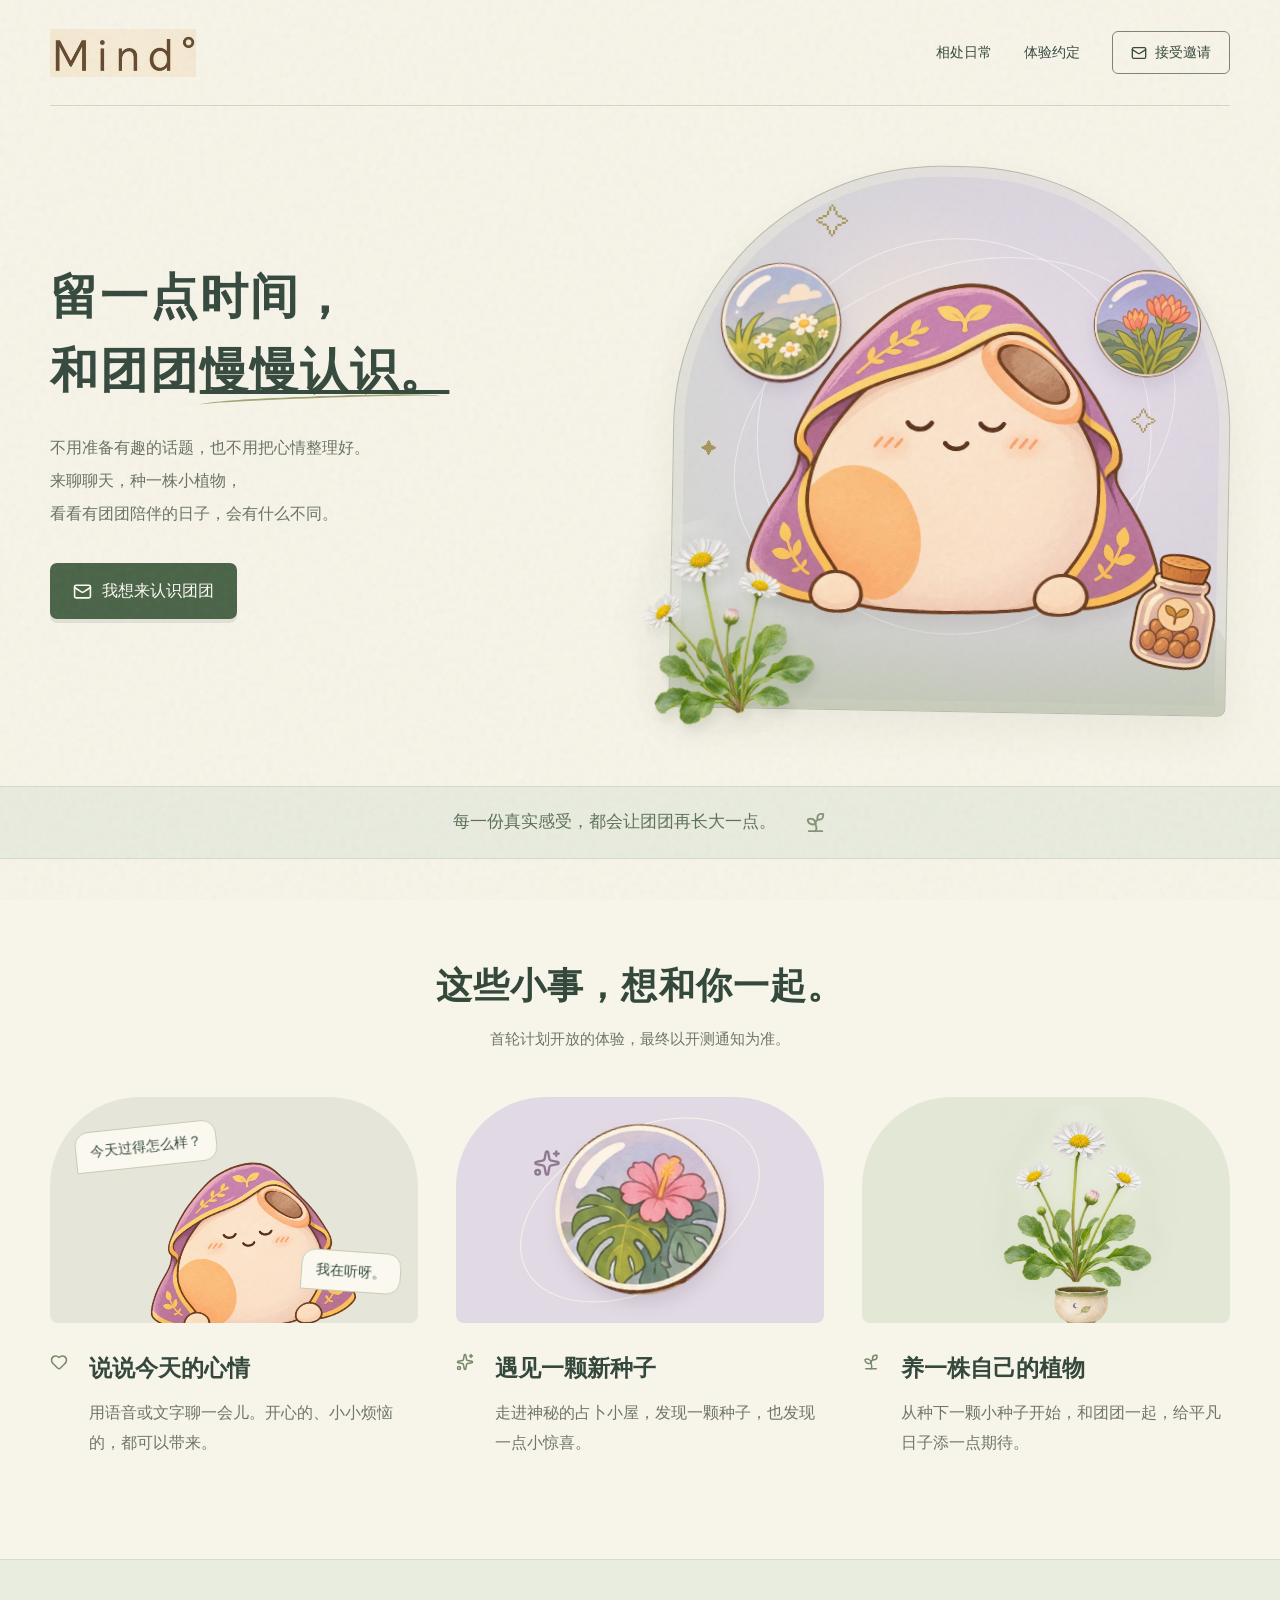
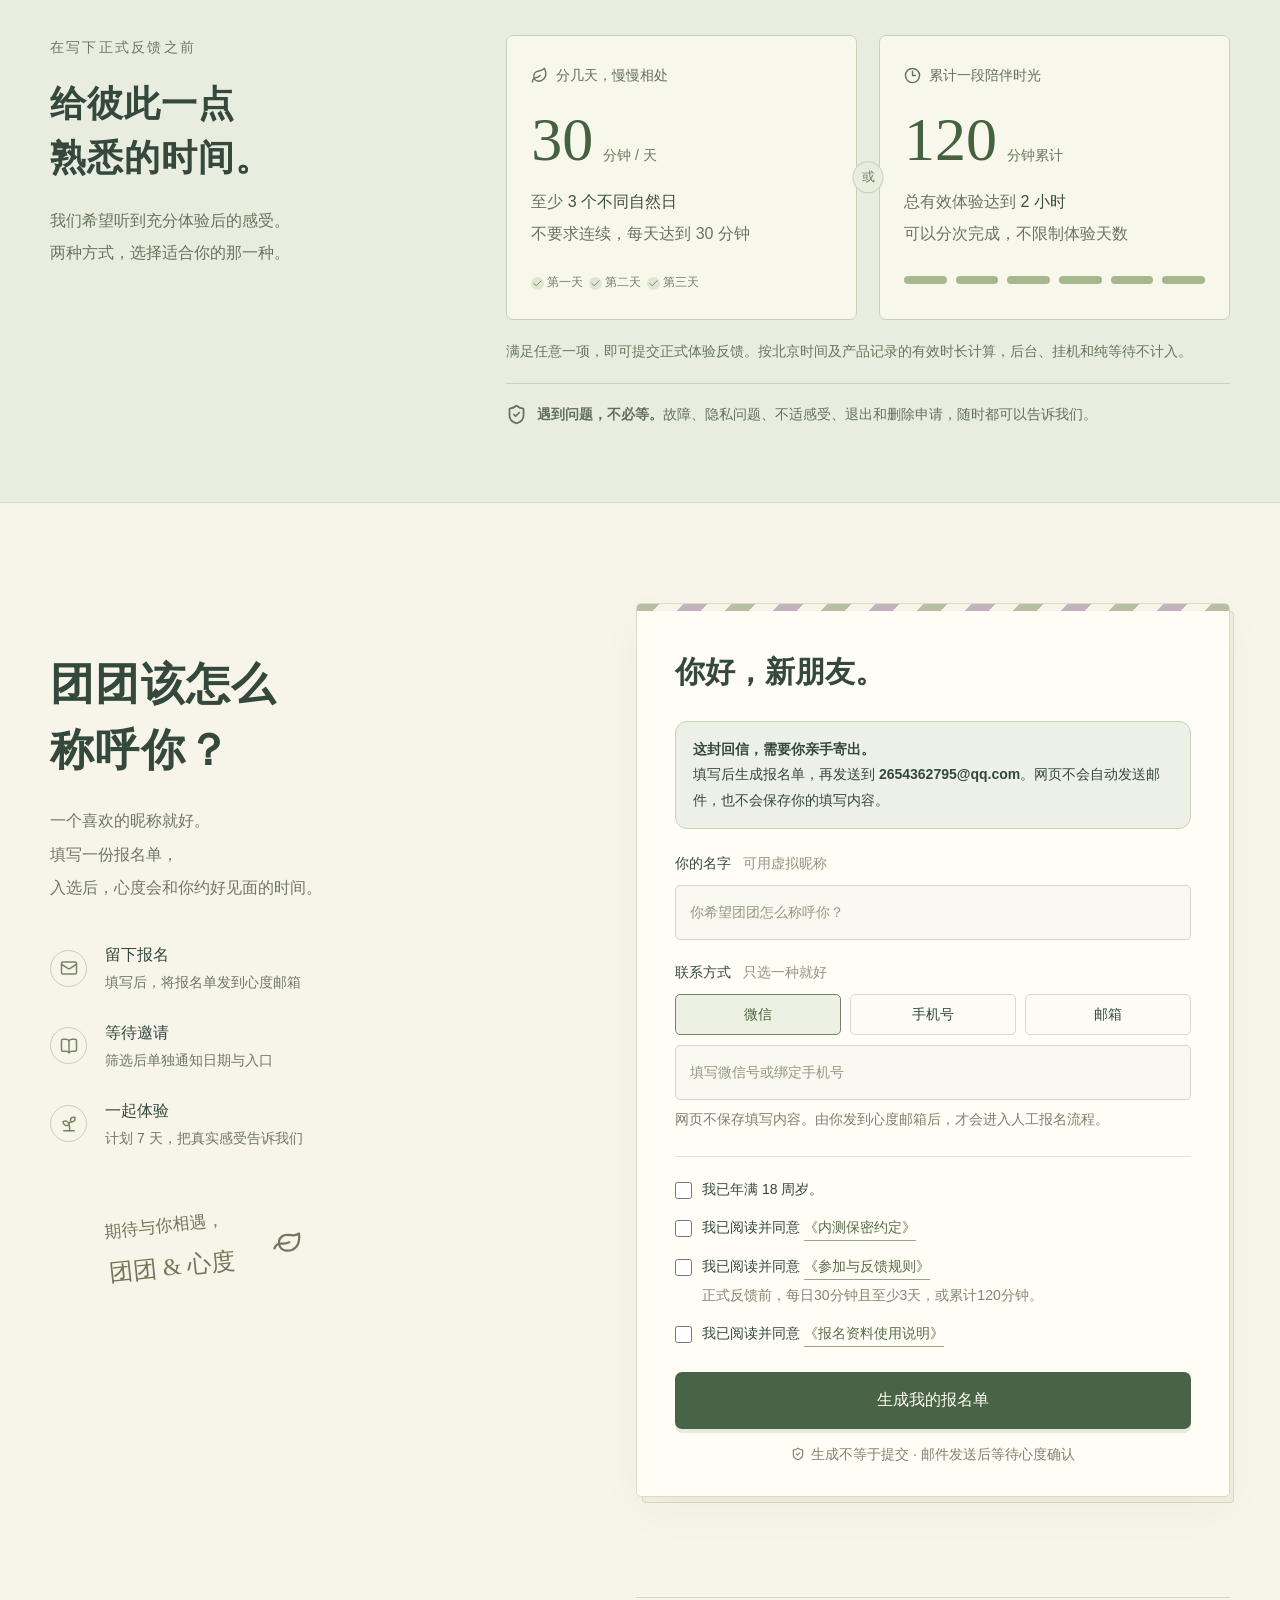
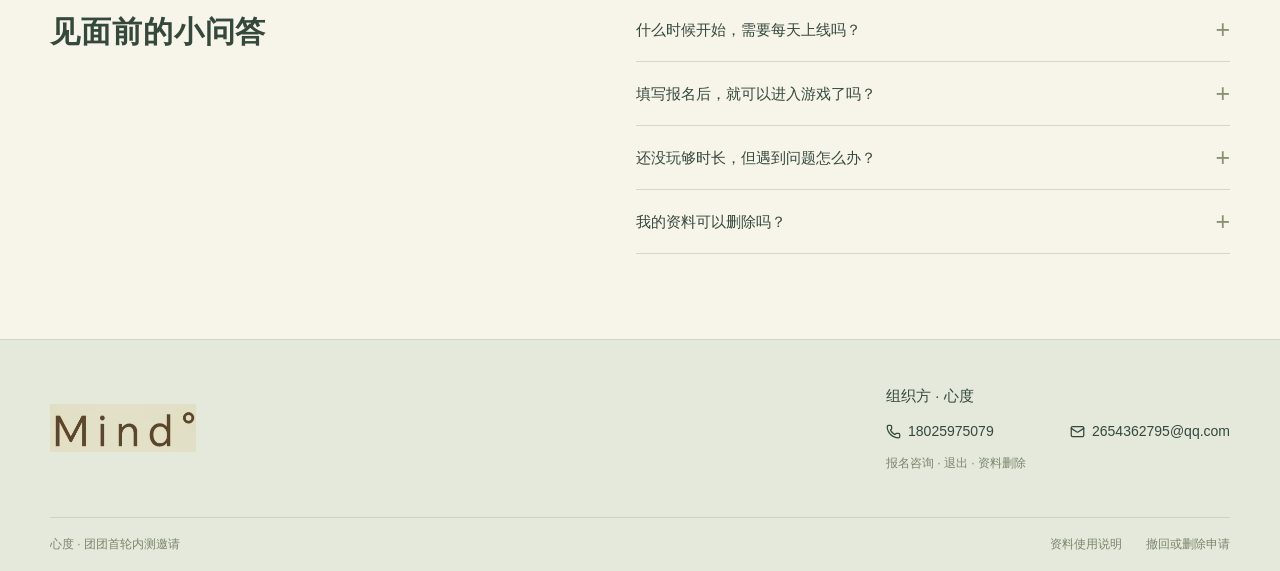
==== commit 53f78481: "Use Mind branding and simplify invitation copy" ====
--- a/index.html
+++ b/index.html
@@ -1,6 +1,34 @@
 <!doctype html>
 <html lang="zh-CN"><head><meta charset="utf-8"><meta name="viewport" content="width=device-width, initial-scale=1"><title>团团来信 · 心度内测邀请</title><meta name="description" content="邀请8–10位朋友，和团团慢慢认识。语音陪伴、种子占卜、植物养成，等待你的真实感受。"><meta name="robots" content="noindex, nofollow"><meta property="og:title" content="你收到一封团团的来信"><meta property="og:description" content="留一点时间，和团团慢慢认识。心度首轮内测邀请。"><meta name="twitter:card" content="summary_large_image"><meta name="twitter:title" content="你收到一封团团的来信"><meta name="twitter:description" content="留一点时间，和团团慢慢认识。心度首轮内测邀请。"><link rel="icon" href="./favicon.svg"><style>/*! tailwindcss v4.2.1 | MIT License | https://tailwindcss.com */@layer theme{:host,:root{--font-sans:ui-sans-serif,system-ui,sans-serif,"Apple Color Emoji","Segoe UI Emoji","Segoe UI Symbol","Noto Color Emoji";--font-mono:ui-monospace,SFMono-Regular,Menlo,Monaco,Consolas,"Liberation Mono","Courier New",monospace;--spacing:.25rem;--default-font-family:var(--font-sans);--default-mono-font-family:var(--font-mono)}}@layer base{*,::backdrop,:after,:before{box-sizing:border-box;border:0 solid;margin:0;padding:0}::file-selector-button{box-sizing:border-box;border:0 solid;margin:0;padding:0}:host,html{-webkit-text-size-adjust:100%;tab-size:4;line-height:1.5;font-family:var(--default-font-family,ui-sans-serif,system-ui,sans-serif,"Apple Color Emoji","Segoe UI Emoji","Segoe UI Symbol","Noto Color Emoji");font-feature-settings:var(--default-font-feature-settings,normal);font-variation-settings:var(--default-font-variation-settings,normal);-webkit-tap-highlight-color:transparent}hr{height:0;color:inherit;border-top-width:1px}abbr:where([title]){-webkit-text-decoration:underline dotted;text-decoration:underline dotted}h1,h2,h3,h4,h5,h6{font-size:inherit;font-weight:inherit}a{color:inherit;-webkit-text-decoration:inherit;text-decoration:inherit}b,strong{font-weight:bolder}code,kbd,pre,samp{font-family:var(--default-mono-font-family,ui-monospace,SFMono-Regular,Menlo,Monaco,Consolas,"Liberation Mono","Courier New",monospace);font-feature-settings:var(--default-mono-font-feature-settings,normal);font-variation-settings:var(--default-mono-font-variation-settings,normal);font-size:1em}small{font-size:80%}sub,sup{vertical-align:baseline;font-size:75%;line-height:0;position:relative}sub{bottom:-.25em}sup{top:-.5em}table{text-indent:0;border-color:inherit;border-collapse:collapse}:-moz-focusring{outline:auto}progress{vertical-align:baseline}summary{display:list-item}menu,ol,ul{list-style:none}audio,canvas,embed,iframe,img,object,svg,video{vertical-align:middle;display:block}img,video{max-width:100%;height:auto}button,input,optgroup,select,textarea{font:inherit;font-feature-settings:inherit;font-variation-settings:inherit;letter-spacing:inherit;color:inherit;opacity:1;background-color:#0000;border-radius:0}::file-selector-button{font:inherit;font-feature-settings:inherit;font-variation-settings:inherit;letter-spacing:inherit;color:inherit;opacity:1;background-color:#0000;border-radius:0}:where(select:is([multiple],[size])) optgroup{font-weight:bolder}:where(select:is([multiple],[size])) optgroup option{padding-inline-start:20px}::file-selector-button{margin-inline-end:4px}::placeholder{opacity:1}@supports (not ((-webkit-appearance:-apple-pay-button))) or (contain-intrinsic-size:1px){::placeholder{color:currentColor}@supports (color:color-mix(in lab,red,red)){::placeholder{color:color-mix(in oklab,currentcolor 50%,transparent)}}}textarea{resize:vertical}::-webkit-search-decoration{-webkit-appearance:none}::-webkit-date-and-time-value{min-height:1lh;text-align:inherit}::-webkit-datetime-edit{display:inline-flex}::-webkit-datetime-edit-fields-wrapper{padding:0}::-webkit-datetime-edit,::-webkit-datetime-edit-year-field{padding-block:0}::-webkit-datetime-edit-day-field,::-webkit-datetime-edit-month-field{padding-block:0}::-webkit-datetime-edit-hour-field,::-webkit-datetime-edit-minute-field{padding-block:0}::-webkit-datetime-edit-millisecond-field,::-webkit-datetime-edit-second-field{padding-block:0}::-webkit-datetime-edit-meridiem-field{padding-block:0}::-webkit-calendar-picker-indicator{line-height:1}:-moz-ui-invalid{box-shadow:none}button,input:where([type=button],[type=reset],[type=submit]){appearance:button}::file-selector-button{appearance:button}::-webkit-inner-spin-button,::-webkit-outer-spin-button{height:auto}[hidden]:where(:not([hidden=until-found])){display:none!important}}@layer components;@layer utilities{.sr-only{clip-path:inset(50%);white-space:nowrap;border-width:0;width:1px;height:1px;margin:-1px;padding:0;position:absolute;overflow:hidden}.fixed{position:fixed}.start{inset-inline-start:var(--spacing)}.underline{text-decoration-line:underline}}:root{--paper:#f7f4e9;--ink:#34483c;--muted:#6e7768;--green:#496347;--sage:#dfe5d6;--line:#d3d7c7;--purple:#776184;--serif:"Noto Serif SC","Source Han Serif SC","Songti SC","STSong","SimSun",serif;--sans:"PingFang SC","Microsoft YaHei",sans-serif}*{box-sizing:border-box}html{scroll-behavior:smooth;scroll-padding-top:35px}body{color:var(--ink);background:var(--paper);font-family:var(--sans);-webkit-font-smoothing:antialiased;margin:0;font-size:16px;line-height:1.8}body:before{content:"";pointer-events:none;z-index:100;opacity:.16;background-image:url("data:image/svg+xml,%3Csvg viewBox='0 0 180 180' xmlns='http://www.w3.org/2000/svg'%3E%3Cfilter id='n'%3E%3CfeTurbulence type='fractalNoise' baseFrequency='.82' numOctaves='3' stitchTiles='stitch'/%3E%3C/filter%3E%3Cpath fill='%23848276' opacity='.38' filter='url(%23n)' d='M0 0h180v180H0z'/%3E%3C/svg%3E");position:fixed;inset:0}a{color:inherit;text-decoration:none}button,input{font:inherit}button{cursor:pointer}a,button,input,summary{touch-action:manipulation}button{color:inherit}button:disabled{cursor:wait;opacity:.65}a:focus-visible,button:focus-visible,summary:focus-visible{outline-offset:5px;outline:3px solid #b89053}input:focus-visible{outline:2px solid var(--green);outline-offset:3px}h1,h2,h3,p{margin:0}h1,h2{font-family:var(--serif);font-weight:600}img{max-width:100%;display:block}svg{flex-shrink:0}fieldset{border:0;margin:0;padding:0}.wrap{width:min(1200px,100% - 100px);margin-inline:auto}.section{padding-block:100px}.eyebrow{letter-spacing:.16em;color:var(--muted);align-items:center;gap:13px;font-size:14px;display:flex}.small-line{background:var(--muted);width:24px;height:1px}.site-header{border-bottom:1px solid var(--line);justify-content:space-between;height:106px}.brand,.site-header{align-items:center;display:flex}.brand{gap:12px}.brand strong{letter-spacing:4px;font-size:30px;font-family:var(--serif)}.brand-emblem{background:var(--green);width:43px;height:43px;color:var(--paper);border-radius:50% 50% 45% 45%;place-items:center;display:grid;transform:rotate(-5deg)}.brand-sub{color:var(--muted);letter-spacing:.1em;margin-left:12px;font-size:13px}nav{align-items:center;gap:32px;font-size:14px;display:flex}nav a:not(.nav-invite):hover{color:var(--purple)}.nav-invite{border:1px solid #798575;border-radius:6px;gap:8px;padding:8px 18px;display:flex}.hero,.nav-invite{align-items:center}.hero{grid-template-columns:1.06fr 1fr;gap:32px;min-height:680px;padding-block:60px 73px;display:grid}.hero h1{letter-spacing:.04em;white-space:nowrap;margin:22px 0 24px;font-size:clamp(35px,3.75vw,53px);line-height:1.55}.underline{position:relative}.underline:after{content:"";border-top:2px solid #9da56f;border-radius:50%;width:96%;height:9px;position:absolute;bottom:-8px;left:0;transform:rotate(-2deg)}.hero-description{color:#697262;font-size:16px;line-height:2.05}.hero-actions{flex-wrap:wrap;align-items:center;gap:20px;margin:32px 0 24px;display:flex}.button{border:0;border-radius:7px;justify-content:center;align-items:center;gap:10px;min-height:53px;padding:14px 23px;font-size:16px;font-weight:500;transition:background .2s,transform .2s,box-shadow .2s;display:inline-flex}.primary{color:#fffdf5;background:var(--green);box-shadow:0 4px #31472f1c}.primary:hover{background:#3d563d;transform:translateY(-2px);box-shadow:0 7px 15px #34483c15}.hand-note{font-family:var(--serif);color:#777a60;font-size:15px;transform:rotate(-5deg)}.hero-meta{color:var(--muted);gap:14px;font-size:14px}.hero-meta,.hero-meta span{align-items:center;display:flex}.hero-meta span{gap:6px}.hero-meta i{border-left:1px solid #b7beab;height:14px}.hero-art{aspect-ratio:1.02;isolation:isolate;background:radial-gradient(at 65% 42%,#e7dce8 0,#dbd5df 45%,#d0d7c8 100%);border:1px solid #b7bbaa;border-radius:48% 48% 8px 8px;margin-bottom:12px;position:relative;transform:rotate(1deg);box-shadow:inset 0 0 0 10px #f0ecdf70,0 16px 40px #3d4f3510}.hero-art:after{content:"";z-index:-1;border-radius:inherit;background:linear-gradient(#0000,#b9c0a8a0);height:25%;position:absolute;bottom:0;left:0;right:0}.art-mascot{z-index:2;filter:drop-shadow(0 12px 6px #58463518);width:77%;animation:breathe 7s ease-in-out infinite;position:absolute;bottom:9%;left:12%}.art-orbit{z-index:-1;border:1px solid #fff8;border-radius:50%;width:83%;height:60%;position:absolute;top:19%;left:9%;transform:rotate(-25deg)}.orbit-two{width:71%;height:73%;top:13%;left:15%;transform:rotate(25deg)}.art-moon{aspect-ratio:1;z-index:-1;background:radial-gradient(circle,#f9edcd80,#f7efdb00 70%);border-radius:50%;width:50%;position:absolute;top:5%;right:33%}.art-caption{font-family:var(--serif);color:#6b675f;letter-spacing:2px;font-size:15px;line-height:1.9;position:absolute;top:12%;left:35%;transform:rotate(-7deg)}.art-bubble{z-index:3;filter:drop-shadow(0 9px 8px #5a497c20);animation:float 6s ease-in-out infinite;position:absolute}.bubble-one{width:22%;top:18%;left:8%;transform:rotate(-10deg)}.bubble-two{width:20%;animation-delay:-3s;top:18%;right:5%}.art-flower{z-index:3;filter:drop-shadow(2px 9px 4px #32452c15);width:40%;position:absolute;bottom:-6%;left:-11%;transform:rotate(-17deg)}.art-jar{z-index:4;width:20%;position:absolute;bottom:6%;right:-1%;transform:rotate(10deg)}.art-label{z-index:5;font-family:var(--serif);background:#fffdf0;border:1px solid #c7bb9f;align-items:center;gap:9px;padding:8px 18px;font-size:16px;display:flex;position:absolute;bottom:-20px;left:27%;transform:rotate(-4deg);box-shadow:0 3px 6px #67523e0a}.art-label:before{content:"";background:#d8bd7b63;width:60px;height:15px;position:absolute;top:-9px;left:35%;transform:rotate(-3deg)}.art-stamp{color:#716743;background:#f0e3b3;border:1px dashed #948661;flex-direction:column;justify-content:center;align-items:center;width:83px;height:86px;font-size:13px;display:flex;position:absolute;top:1%;right:-13px;transform:rotate(12deg);box-shadow:0 0 0 5px #eee0b5}.art-star{color:#a89558;font-size:34px;position:absolute}.star-one{top:5%;left:25%}.star-two{font-size:26px;top:42%;right:13%}.star-three{font-size:16px;top:50%;left:5%}.ribbon{color:#5c7057;font-family:var(--serif);background:#e9ecdf;border-block:1px solid #d5dccb;font-size:17px}.ribbon .wrap{justify-content:center;align-items:center;gap:28px;padding-block:20px;display:flex}.ribbon svg{color:#859373}.section-heading{text-align:center}.section-heading .eyebrow{justify-content:center}.section-heading h2,h2{letter-spacing:.03em;font-size:36px;line-height:1.5}.section-heading h2{margin:12px 0}.section-heading p{color:var(--muted);font-size:15px}.experience-list{grid-template-columns:repeat(3,minmax(0,1fr));gap:38px;margin-top:45px;display:grid}.experience-visual{border-radius:90px 90px 8px 8px;height:226px;position:relative;overflow:hidden}.chat-visual{background:#e5e5d9}.chat-visual img{width:58%;position:absolute;bottom:-30px;left:25%;transform:rotate(-5deg)}.chat-cloud{font-family:var(--serif);z-index:2;background:#fbf9ef;border:1px solid #c7cbb5;border-radius:14px 14px 14px 0;padding:7px 14px;font-size:14px;position:absolute}.cloud-left{top:29px;left:25px;transform:rotate(-6deg)}.cloud-right{bottom:30px;right:17px;transform:rotate(4deg)}.seed-visual{background:#e1d9e3;place-items:center;display:grid}.seed-visual img{filter:drop-shadow(0 10px 8px #5e4b6923);width:47%;position:absolute;transform:rotate(-12deg)}.seed-ring{border:1px solid #f7f2e8;border-radius:50%;width:70%;height:70%;transform:rotate(-28deg)}.seed-spark{color:#8e7990;position:absolute;top:23%;left:21%}.grow-visual{background:#e3e8d6}.grow-visual>img:not(.plant-pot){object-fit:contain;z-index:1;width:58%;height:88%;position:absolute;bottom:18px;left:30%}.grow-visual .plant-pot{object-fit:contain;width:27%;height:31%;position:absolute;bottom:-8px;left:46%}.grow-word{writing-mode:vertical-rl;font-family:var(--serif);letter-spacing:3px;color:#64795c;font-size:14px;position:absolute;top:43px;left:26px}.experience-copy{padding:25px 0 0 39px;position:relative}.mini-icon{color:#77886b;position:absolute;top:30px;left:0}.experience-copy h3{font-family:var(--serif);margin-bottom:9px;font-size:23px;font-weight:600}.experience-copy p{color:var(--muted);font-size:15px;line-height:1.9}.time-section{background:#e9eddf;border-block:1px solid #d5dcc9;padding:75px 0}.time-layout{grid-template-columns:1fr 1.85fr;gap:65px;display:grid}.time-intro h2{margin:17px 0 20px}.time-intro p{color:#68755e;font-size:15px;line-height:2}.little-sprout{color:#89966c;font-family:var(--serif);align-items:center;gap:15px;margin-top:28px;font-size:15px;display:flex}.little-sprout svg{transform:rotate(-15deg)}.time-options{grid-template-columns:1fr 1fr;gap:22px;display:grid;position:relative}.time-options article{background:#f8f7ec;border:1px solid #c9d1b9;border-radius:7px;padding:27px 24px 25px}.option-label{color:#637359;align-items:center;gap:8px;font-size:14px;display:flex}.time-number{align-items:baseline;gap:10px;margin:13px 0 8px;display:flex}.time-number b{color:#456140;font-family:Georgia,serif;font-size:62px;font-weight:400;line-height:1.25}.time-number>span{color:#69785b;font-size:14px}.time-options article p{color:#6b745f;font-size:14px;line-height:2}.time-options article strong{color:#3c5136;font-weight:500}.or-label{color:#71805f;z-index:1;background:#e9eddf;border:1px solid #c7cfba;border-radius:50%;padding:3px 8px;font-size:13px;position:absolute;top:50%;left:50%;transform:translate(-50%,-50%)}.day-markers{gap:6px;margin-top:22px;display:flex}.day-markers span{color:#708362;align-items:center;gap:3px;font-size:12px;display:flex}.day-markers svg{background:#dfe6d1;border-radius:50%;padding:1px}.time-dots{gap:9px;margin-top:26px;display:flex}.time-dots i{background:#a8b78e;border-radius:5px;flex:1;height:8px}.time-footnote{color:#69765e;margin-top:18px;font-size:14px;line-height:1.9}.gentle-note{color:#63715c;border-top:1px solid #c9d2bb;align-items:flex-start;gap:10px;margin-top:18px;padding-top:17px;display:flex}.gentle-note svg{margin-top:3px}.gentle-note p{font-size:14px;line-height:1.9}.apply-section{grid-template-columns:.9fr 1.1fr;align-items:start;gap:100px;display:grid}.apply-letter{padding-top:33px}.apply-letter h2{margin:16px 0 20px;font-size:44px;line-height:1.5}.apply-letter>p{color:var(--muted);line-height:2.1}.letter-process{gap:24px;margin-top:36px;display:grid}.letter-process>div{align-items:center;gap:18px;display:flex}.letter-process>div>span{color:#778567;border:1px solid #c8ceb9;border-radius:50%;place-items:center;width:37px;height:37px;display:grid}.letter-process p{line-height:1.8;display:grid}.letter-process strong{font-weight:500}.letter-process small{color:var(--muted);font-size:14px}.signature{font-family:var(--serif);color:#717858;margin:42px 0 0 56px;font-size:17px;line-height:2;position:relative;transform:rotate(-6deg)}.signature span{font-size:24px}.signature svg{position:absolute;top:32px;left:168px;transform:rotate(23deg)}.application-card{background:#fffdf5;border:1px solid #dedbc9;border-radius:5px;padding:37px 38px 29px;position:relative;overflow:hidden;box-shadow:0 15px 45px #38452b09,5px 7px 0 -2px #f2efdf,5px 7px 0 -1px #dcd9c7}.card-paper-edge{background:repeating-linear-gradient(-45deg,#b6bea4 0 17px,#f7f4e9 17px 34px,#c3b1bd 34px 51px,#f7f4e9 51px 68px);height:7px;position:absolute;inset:0 0 auto}.form-title{justify-content:space-between;align-items:center;margin:0 0 27px;display:flex}.form-title h3{font-family:var(--serif);margin-top:8px;font-size:30px;font-weight:600;line-height:1.5}.postage{color:#7a8c65;background:#eef1e4;border:1px dashed #a5b294;outline:3px solid #e7ecd9;flex-direction:column;justify-content:center;align-items:center;gap:4px;width:62px;height:77px;display:flex;transform:rotate(8deg)}.postage small{letter-spacing:2px;font-size:11px}.field-label{margin:20px 0 9px;font-size:15px;font-weight:500;display:block}.field-label span{color:#929480;margin-left:8px;font-size:13px;font-weight:400}input:not([type=checkbox]):not([type=radio]){color:#34483c;background:#faf9f1;border:1px solid #d2d7c7;border-radius:5px;width:100%;min-height:50px;padding:12px 14px;font-size:16px}input::placeholder{color:#929782;font-size:14px}.contact-method{gap:9px;margin:0 0 10px;display:flex}.contact-method label{text-align:center;cursor:pointer;background:#fcfbf4;border:1px solid #d7d9cc;border-radius:5px;flex:1;padding:7px;font-size:14px;position:relative}.contact-method label.selected{color:#4d653f;background:#edf1e4;border-color:#738465}.contact-method input{opacity:0;cursor:pointer;width:100%;height:100%;position:absolute;inset:0}.contact-method label:has(input:focus-visible){outline-offset:2px;outline:2px solid #b89053}.input-hint{color:#7b816e;margin-top:7px;font-size:13px}.agreements{border-top:1px solid #e4e5d9;gap:13px;margin-top:24px;padding-top:20px;display:grid}.check-row{align-items:flex-start;gap:10px;font-size:14px;line-height:1.8;display:flex}.check-row input{appearance:auto;accent-color:#536d48;cursor:pointer;flex-shrink:0;width:17px;height:17px;margin-top:5px}.check-row label{cursor:pointer}.check-row button{color:#586e4b;background:0 0;border:0;border-bottom:1px solid #98a284;padding:0;font-size:14px;line-height:1.7;display:inline}.check-row small{color:#808874;margin-top:3px;font-size:12px;display:block}.wide{width:100%;margin-top:25px}.form-bottom{color:#7a8470;justify-content:center;align-items:center;gap:6px;margin-top:13px;font-size:12px;display:flex}.honey{display:none}.form-error{color:#8e493b;background:#f9e9df;border-radius:4px;margin-top:18px;padding:10px 12px;font-size:14px}.success{text-align:center;flex-direction:column;align-items:center;padding:25px 0;display:flex}.success-icon{background:#e3ebd9;border-radius:50%;place-items:center;width:65px;height:65px;margin-bottom:25px;display:grid}.success h3{font-family:var(--serif);margin:17px 0;font-size:34px;line-height:1.6}.success>p{color:var(--muted);font-size:15px}.receipt-id{background:#f0f2e7;border:1px dashed #c3cdb1;width:100%;margin:24px 0;padding:20px;font-size:14px;display:grid}.receipt-id strong{letter-spacing:2px;font-size:19px}.small-copy{font-size:14px!important}.text-link{color:#586f46;text-underline-offset:5px;background:0 0;border:0;align-items:center;gap:6px;padding:8px 0;font-size:14px;text-decoration:underline;display:inline-flex}.success .text-link{margin-top:17px}.faq{grid-template-columns:.9fr 1.1fr;gap:100px;padding-bottom:85px;display:grid}.faq h2{margin-top:12px;font-size:30px}.faq-list details{border-bottom:1px solid #d2d7c7;padding:18px 0}.faq-list details:first-child{border-top:1px solid #d2d7c7}.faq summary{cursor:pointer;justify-content:space-between;align-items:center;gap:12px;font-size:15px;list-style:none;display:flex}.faq summary::-webkit-details-marker{display:none}.faq-plus{color:#879471;font-size:25px;font-weight:300;line-height:1}.faq details[open] .faq-plus{transform:rotate(45deg)}.faq details p{color:var(--muted);margin-top:14px;padding-right:24px;font-size:14px;line-height:1.9}.footer{background:#e4e9db;border-top:1px solid #cfd7c3}.footer-main{justify-content:space-between;align-items:center;padding-block:42px;display:flex}.footer-brand svg{vertical-align:middle;color:#829570;margin-right:8px;display:inline}.footer-brand strong{font-size:28px;font-family:var(--serif);letter-spacing:4px;vertical-align:middle}.footer-brand p{color:#78876a;margin-top:11px;font-size:14px}.footer-contact{grid-template-columns:1fr 1fr;gap:5px 24px;font-size:14px;display:grid}.footer-contact small,.footer-contact>span{grid-column:1/-1}.footer-contact>span{margin-bottom:5px;font-size:15px}.footer-contact a{align-items:center;gap:7px;display:flex}.footer-contact small{color:#7b866e;margin-top:4px;font-size:12px}.footer-bottom{color:#7b856e;border-top:1px solid #cbd5be;justify-content:space-between;padding-block:16px;font-size:12px;display:flex}.footer-bottom div{gap:24px;display:flex}.footer-bottom button{background:0 0;border:0;padding:0;font-size:12px}.agreement-dialog{width:min(700px,100% - 28px);max-height:88dvh;color:var(--ink);background:#fffdf5;border:1px solid #c6ccb7;border-radius:12px;margin:auto;padding:0;overflow:auto;box-shadow:0 25px 90px #1e281e55}.agreement-dialog::backdrop{-webkit-backdrop-filter:blur(3px);backdrop-filter:blur(3px);background:#29342680}.dialog-header{z-index:2;background:#f4f4e9;border-bottom:1px solid #d7ddcb;justify-content:space-between;align-items:center;padding:15px 25px;font-size:14px;display:flex;position:sticky;top:0}.dialog-header button{background:0 0;border:0;padding:5px}.dialog-content{padding:24px 30px}.dialog-content h2{font-size:26px}.agreement-version{color:#849072;margin:6px 0 25px;font-size:13px}.dialog-content section{margin-bottom:22px}.dialog-content h3{margin-bottom:7px;font-size:17px;font-weight:600}.dialog-content section p{color:#64705b;font-size:16px;line-height:1.9}.dialog-bottom{background:#f4f4e9;border-top:1px solid #d7ddcb;justify-content:space-between;align-items:center;gap:15px;padding:14px 25px;display:flex;position:sticky;bottom:0}.dialog-bottom .button{min-height:45px;padding:10px 17px;font-size:14px}.skip,.sr-only{clip:rect(0,0,0,0);white-space:nowrap;width:1px;height:1px;position:absolute;overflow:hidden}.skip:focus{clip:auto;z-index:999;background:#fff;width:auto;height:auto;padding:12px}.utility-page{background:#fffdf5;border:1px solid #d3d7c7;border-radius:10px;max-width:650px;margin:60px auto;padding:35px}.utility-page h1{margin:15px 0;font-size:30px}.utility-page p{color:var(--muted);margin-bottom:18px}.utility-page label{margin-top:15px;font-size:14px;display:block}.manage-page{padding-block:50px}.manage-page h1{margin:20px 0;font-size:35px}.manage-table{border-collapse:collapse;background:#fffdf5;width:100%;margin-block:25px;font-size:14px}.manage-table td,.manage-table th{text-align:left;border-bottom:1px solid #d3d7c7;padding:15px}.manage-table th{background:#e7ecdc}.table-scroll{overflow:auto}.admin-note{background:#e7ecdc;padding:18px}.admin-actions{flex-wrap:wrap;align-items:center;gap:15px;display:flex}.danger-button{color:#9a5b44;background:#f7ebe3;border:1px solid #bf9784;border-radius:5px;padding:6px 12px}.admin-status{margin:12px 0}.agreement-record{overflow-wrap:anywhere;white-space:pre-wrap;max-width:90vw;font-size:13px}@keyframes breathe{50%{transform:translateY(-4px)rotate(-1deg)}}@keyframes float{50%{translate:0 -9px;rotate:3deg}}@media (min-width:1450px){.hero{min-height:740px}.hero h1{font-size:54px}}@media (max-width:1100px){.wrap{width:calc(100% - 64px)}.hero h1{font-size:38px}.hero-actions{gap:14px}.hand-note{font-size:13px}.hero-art{aspect-ratio:.93}.time-layout{grid-template-columns:1fr 1.9fr;gap:35px}.time-options article{padding:22px 16px}.time-number b{font-size:52px}.day-markers{flex-wrap:wrap;gap:4px}.apply-section,.faq{gap:55px}.application-card{padding-inline:27px}.experience-list{gap:27px}.brand-sub{display:none}.time-intro h2{font-size:32px}.experience-visual{height:205px}}@media (max-width:760px){.wrap{width:calc(100% - 40px)}.site-header{height:79px}.brand strong{font-size:26px}.brand-emblem{width:36px;height:36px}.brand{gap:9px}nav{gap:0}nav>a:not(.nav-invite){display:none}.nav-invite{padding:7px 12px;font-size:13px}.hero{grid-template-columns:1fr;gap:40px;min-height:0;padding-block:38px 60px}.hero-copy{text-align:center}.hero-copy .eyebrow{justify-content:center;font-size:12px}.hero h1{letter-spacing:.03em;margin:15px 0 22px;font-size:36px;line-height:1.55}.hero-description{font-size:14px;line-height:2}.hero-actions{justify-content:center;gap:12px;margin:24px 0 18px}.hand-note{display:none}.hero-meta{justify-content:center;gap:10px;font-size:12px}.hero-art{aspect-ratio:1.02;width:84%;margin:0 auto}.art-caption{font-size:12px;top:10%}.art-stamp{width:62px;height:65px;font-size:11px;right:-15px}.art-stamp svg{width:20px}.art-label{padding:6px 12px;font-size:13px;bottom:-15px;left:21%}.art-star{font-size:25px}.ribbon .wrap{text-align:center;justify-content:center;gap:12px;padding-block:15px}.ribbon{font-size:13px}.ribbon-side{display:none}.ribbon svg{width:18px}.section{padding-block:60px}.section-heading h2{font-size:28px}.section-heading .eyebrow{font-size:12px}.section-heading p{font-size:13px}.experience-list{grid-template-columns:1fr;gap:26px;margin-top:32px}.experience-list article{grid-template-columns:43% 1fr;align-items:center;gap:20px;display:grid}.experience-visual{border-radius:65px 65px 6px 6px;height:164px}.experience-copy{padding:0}.mini-icon{margin-bottom:8px;display:block;position:static}.experience-copy h3{margin-bottom:7px;font-size:20px}.experience-copy p{font-size:14px;line-height:1.85}.chat-visual img{width:90%;bottom:-8px;left:10%}.chat-cloud{padding:4px 7px;font-size:10px}.cloud-left{top:21px;left:9px}.cloud-right{bottom:21px;right:3px}.seed-visual img{width:72%}.seed-spark{width:20px;top:14%;left:8%}.grow-visual>img:not(.plant-pot){width:82%;height:84%;bottom:14px;left:18%}.grow-visual .plant-pot{width:40%;bottom:-5px;left:43%}.grow-word{letter-spacing:1px;font-size:10px;top:25px;left:10px}.time-section{padding-block:52px}.time-layout{grid-template-columns:1fr;gap:30px}.time-intro h2{margin:12px 0;font-size:30px}.time-intro h2 br{display:none}.time-intro p{font-size:14px}.little-sprout{display:none}.time-options{gap:13px}.time-options article{padding:18px 12px}.option-label{gap:4px;font-size:12px}.option-label svg{width:14px}.time-number{margin:11px 0;display:block}.time-number b{font-size:48px;display:block}.time-number>span{font-size:13px}.time-options article p{font-size:12px;line-height:2}.day-markers{gap:4px;margin-top:17px}.day-markers span{font-size:10px}.day-markers svg{width:10px}.time-dots{gap:5px;margin-top:22px}.gentle-note p,.time-footnote{font-size:13px}.or-label{padding:2px 6px;font-size:11px}.apply-section{grid-template-columns:1fr;gap:35px}.apply-letter{padding:0}.apply-letter h2{margin:12px 0;font-size:34px}.apply-letter h2 br{display:none}.apply-letter>p{font-size:14px}.apply-letter>p br{display:none}.letter-process{justify-content:space-between;gap:15px;margin-top:25px;display:flex}.letter-process>div{flex:1;display:block}.letter-process>div>span{width:33px;height:33px;margin-bottom:10px}.letter-process p strong{font-size:14px}.letter-process small{font-size:12px}.signature{display:none}.application-card{padding:29px 21px 24px}.form-title{margin-bottom:22px}.form-title h3{font-size:28px}.form-title .eyebrow{font-size:12px}.postage{width:51px;height:64px}.check-row,.check-row button{font-size:14px}.form-bottom{gap:4px;font-size:11px}.faq{grid-template-columns:1fr;gap:22px;padding-bottom:55px}.faq h2{font-size:27px}.faq details p,.faq summary{font-size:14px}.footer-main{padding-block:30px;display:block}.footer-brand p{font-size:13px}.footer-contact{gap:5px 15px;margin-top:26px;font-size:13px}.footer-bottom{font-size:11px;display:block}.footer-bottom div{gap:20px;margin-top:8px}.footer-bottom button{font-size:11px}.dialog-content{padding:20px}.dialog-content h2{font-size:23px}.dialog-header{padding:11px 18px}.dialog-bottom{padding:12px 16px}.dialog-bottom .button{padding:9px 12px;font-size:12px}.dialog-content section p{font-size:15px}.utility-page{margin:25px 20px;padding:25px}.utility-page h1{font-size:27px}.success h3{font-size:29px}.success>p{font-size:14px}.receipt-id strong{font-size:16px}}@media (max-width:370px){.wrap{width:calc(100% - 30px)}.hero h1{font-size:31px}.time-options article{padding:16px 9px}.day-markers span{font-size:9px}.application-card{padding-inline:17px}.check-row{gap:8px}.check-row,.check-row button{font-size:13px}.form-bottom{font-size:10px}.footer-contact{flex-direction:column;display:flex}}@media (prefers-reduced-motion:reduce){html{scroll-behavior:auto}*,:after,:before{transition:none!important;animation:none!important}}.apply-letter>p,.dialog-content section p,.experience-copy p,.faq details p,.hero-description,.success>p,.time-intro p,.time-options article p{font-size:16px}.check-row,.check-row button,.check-row small,.contact-method label,.field-label,.field-label span,.form-bottom,.gentle-note p,.input-hint,.letter-process small,.option-label,.time-footnote{font-size:14px}@media (max-width:760px){.time-options{gap:17px}.time-options article{padding:18px 13px}.option-label,.time-options article p{font-size:14px}.option-label{align-items:flex-start;line-height:1.65}.option-label svg{margin-top:4px}.day-markers{display:none}.form-bottom{align-items:flex-start;font-size:13px}.letter-process{gap:12px}.time-number>span{font-size:14px}.footer-bottom,.footer-bottom button{font-size:13px}.faq summary{font-size:16px}}
-[hidden]{display:none!important}.mail-note{padding:15px 17px;background:#edf0e4;border:1px solid #c9d2bd;border-radius:12px;font-size:14px;line-height:1.8;margin-bottom:22px}.mail-result{margin-top:30px;padding-top:26px;border-top:1px dashed #b5bea8}.mail-result h3{font-size:23px;line-height:1.5}.mail-result p{margin-top:13px;font-size:15px}.mail-result .button{margin-top:13px}.mail-result .mail-secondary{display:flex;flex-wrap:wrap;gap:18px;margin-top:18px}.mail-result textarea{width:100%;min-height:220px;margin-top:12px;border:1px solid #bcc7b1;border-radius:10px;padding:12px;font:14px/1.7 inherit;resize:vertical}.mail-result details{margin-top:17px}.mail-result .mail-id{font-size:13px;color:#66785e;overflow-wrap:anywhere}.mail-result:focus{outline:0}</style></head><body><div hidden=""><!--$--><!--/$--></div><a class="skip" href="#apply">跳到报名表</a><header class="site-header wrap"><a href="#" class="brand"><span class="brand-emblem"><svg xmlns="http://www.w3.org/2000/svg" width="25" height="25" viewbox="0 0 24 24" fill="none" stroke="currentColor" stroke-width="2" stroke-linecap="round" stroke-linejoin="round" class="lucide lucide-sprout" aria-hidden="true"><path d="M14 9.536V7a4 4 0 0 1 4-4h1.5a.5.5 0 0 1 .5.5V5a4 4 0 0 1-4 4 4 4 0 0 0-4 4c0 2 1 3 1 5a5 5 0 0 1-1 3"></path><path d="M4 9a5 5 0 0 1 8 4 5 5 0 0 1-8-4"></path><path d="M5 21h14"></path></svg></span><strong>团团</strong><span class="brand-sub">心度 · 陪伴日常</span></a><nav><a href="#experience">相处日常</a><a href="#how">体验约定</a><a class="nav-invite" href="#apply"><svg xmlns="http://www.w3.org/2000/svg" width="16" height="16" viewbox="0 0 24 24" fill="none" stroke="currentColor" stroke-width="2" stroke-linecap="round" stroke-linejoin="round" class="lucide lucide-mail" aria-hidden="true"><path d="m22 7-8.991 5.727a2 2 0 0 1-2.009 0L2 7"></path><rect x="2" y="4" width="20" height="16" rx="2"></rect></svg> 接受邀请</a></nav></header><main><section class="hero wrap"><div class="hero-copy"><div class="eyebrow"><span class="small-line"></span> 一封来自团团的邀请</div><h1>留一点时间，<br>和团团<span class="underline">慢慢认识。</span></h1><p class="hero-description">不用准备有趣的话题，也不用把心情整理好。<br class="desktop-br">来聊聊天，种一株小植物，<br class="desktop-br">看看有团团陪伴的日子，会有什么不同。</p><div class="hero-actions"><a class="button primary" href="#apply"><svg xmlns="http://www.w3.org/2000/svg" width="19" height="19" viewbox="0 0 24 24" fill="none" stroke="currentColor" stroke-width="2" stroke-linecap="round" stroke-linejoin="round" class="lucide lucide-mail" aria-hidden="true"><path d="m22 7-8.991 5.727a2 2 0 0 1-2.009 0L2 7"></path><rect x="2" y="4" width="20" height="16" rx="2"></rect></svg> 我想来认识团团</a><span class="hand-note">给愿意认真相处的你</span></div><div class="hero-meta"><span><svg xmlns="http://www.w3.org/2000/svg" width="16" height="16" viewbox="0 0 24 24" fill="none" stroke="currentColor" stroke-width="2" stroke-linecap="round" stroke-linejoin="round" class="lucide lucide-leaf" aria-hidden="true"><path d="M11 20A7 7 0 0 1 9.8 6.1C15.5 5 17 4.48 19 2c1 2 2 4.18 2 8 0 5.5-4.78 10-10 10Z"></path><path d="M2 21c0-3 1.85-5.36 5.08-6C9.5 14.52 12 13 13 12"></path></svg> 首轮 8–10 位朋友</span><i></i><span>免费 · 定向邀请</span></div></div><div class="hero-art" aria-label="手绘的团团披着紫色斗篷，在植物和种子球之间微笑"><div class="art-orbit orbit-one"></div><div class="art-orbit orbit-two"></div><div class="art-moon"></div><span class="art-star star-one">✧</span><span class="art-star star-two">✧</span><span class="art-star star-three">✦</span><span class="art-caption">把小小的日常，<br>种成温柔的陪伴。</span><img class="art-bubble bubble-one" src="./art/meadow.png" alt=""><img class="art-bubble bubble-two" src="./art/cape.webp" alt=""><img class="art-mascot" src="./art/tuantuan.webp" alt="团团，闭眼微笑的圆滚滚小伙伴" fetchpriority="high"><img class="art-flower" src="./art/daisy.webp" alt=""><img class="art-jar" src="./art/jar.webp" alt="装着小种子的玻璃瓶"><div class="art-label"><svg xmlns="http://www.w3.org/2000/svg" width="15" height="15" viewbox="0 0 24 24" fill="none" stroke="currentColor" stroke-width="2" stroke-linecap="round" stroke-linejoin="round" class="lucide lucide-heart" aria-hidden="true"><path d="M2 9.5a5.5 5.5 0 0 1 9.591-3.676.56.56 0 0 0 .818 0A5.49 5.49 0 0 1 22 9.5c0 2.29-1.5 4-3 5.5l-5.492 5.313a2 2 0 0 1-3 .019L5 15c-1.5-1.5-3-3.2-3-5.5"></path></svg> 你的新朋友，团团</div><div class="art-stamp"><svg xmlns="http://www.w3.org/2000/svg" width="25" height="25" viewbox="0 0 24 24" fill="none" stroke="currentColor" stroke-width="2" stroke-linecap="round" stroke-linejoin="round" class="lucide lucide-sprout" aria-hidden="true"><path d="M14 9.536V7a4 4 0 0 1 4-4h1.5a.5.5 0 0 1 .5.5V5a4 4 0 0 1-4 4 4 4 0 0 0-4 4c0 2 1 3 1 5a5 5 0 0 1-1 3"></path><path d="M4 9a5 5 0 0 1 8 4 5 5 0 0 1-8-4"></path><path d="M5 21h14"></path></svg><span>初次见面</span></div></div></section><div class="ribbon"><div class="wrap"><span>每一份真实感受，都会让团团再长大一点。</span><svg xmlns="http://www.w3.org/2000/svg" width="23" height="23" viewbox="0 0 24 24" fill="none" stroke="currentColor" stroke-width="2" stroke-linecap="round" stroke-linejoin="round" class="lucide lucide-sprout" aria-hidden="true"><path d="M14 9.536V7a4 4 0 0 1 4-4h1.5a.5.5 0 0 1 .5.5V5a4 4 0 0 1-4 4 4 4 0 0 0-4 4c0 2 1 3 1 5a5 5 0 0 1-1 3"></path><path d="M4 9a5 5 0 0 1 8 4 5 5 0 0 1-8-4"></path><path d="M5 21h14"></path></svg><span class="ribbon-side">不必给好评，只要告诉我们你怎么想。</span></div></div><section class="experience wrap section" id="experience"><div class="section-heading"><span class="eyebrow">在团团的小世界里</span><h2>这些小事，想和你一起。</h2><p>首轮计划开放的体验，最终以开测通知为准。</p></div><div class="experience-list"><article><div class="experience-visual chat-visual"><div class="chat-cloud cloud-left">今天过得怎么样？</div><img src="./art/tuantuan.webp" alt="微笑着倾听的团团" loading="lazy"><span class="chat-cloud cloud-right">我在听呀。</span></div><div class="experience-copy"><span class="mini-icon"><svg xmlns="http://www.w3.org/2000/svg" width="18" height="18" viewbox="0 0 24 24" fill="none" stroke="currentColor" stroke-width="2" stroke-linecap="round" stroke-linejoin="round" class="lucide lucide-heart" aria-hidden="true"><path d="M2 9.5a5.5 5.5 0 0 1 9.591-3.676.56.56 0 0 0 .818 0A5.49 5.49 0 0 1 22 9.5c0 2.29-1.5 4-3 5.5l-5.492 5.313a2 2 0 0 1-3 .019L5 15c-1.5-1.5-3-3.2-3-5.5"></path></svg></span><h3>说说今天的心情</h3><p>用语音或文字聊一会儿。开心的、小小烦恼的，都可以带来。</p></div></article><article><div class="experience-visual seed-visual"><div class="seed-ring"></div><img src="./art/tropical.png" alt="手绘花朵种子球" loading="lazy"><svg xmlns="http://www.w3.org/2000/svg" width="28" height="28" viewbox="0 0 24 24" fill="none" stroke="currentColor" stroke-width="2" stroke-linecap="round" stroke-linejoin="round" class="lucide lucide-sparkles seed-spark" aria-hidden="true"><path d="M11.017 2.814a1 1 0 0 1 1.966 0l1.051 5.558a2 2 0 0 0 1.594 1.594l5.558 1.051a1 1 0 0 1 0 1.966l-5.558 1.051a2 2 0 0 0-1.594 1.594l-1.051 5.558a1 1 0 0 1-1.966 0l-1.051-5.558a2 2 0 0 0-1.594-1.594l-5.558-1.051a1 1 0 0 1 0-1.966l5.558-1.051a2 2 0 0 0 1.594-1.594z"></path><path d="M20 2v4"></path><path d="M22 4h-4"></path><circle cx="4" cy="20" r="2"></circle></svg></div><div class="experience-copy"><span class="mini-icon"><svg xmlns="http://www.w3.org/2000/svg" width="18" height="18" viewbox="0 0 24 24" fill="none" stroke="currentColor" stroke-width="2" stroke-linecap="round" stroke-linejoin="round" class="lucide lucide-sparkles" aria-hidden="true"><path d="M11.017 2.814a1 1 0 0 1 1.966 0l1.051 5.558a2 2 0 0 0 1.594 1.594l5.558 1.051a1 1 0 0 1 0 1.966l-5.558 1.051a2 2 0 0 0-1.594 1.594l-1.051 5.558a1 1 0 0 1-1.966 0l-1.051-5.558a2 2 0 0 0-1.594-1.594l-5.558-1.051a1 1 0 0 1 0-1.966l5.558-1.051a2 2 0 0 0 1.594-1.594z"></path><path d="M20 2v4"></path><path d="M22 4h-4"></path><circle cx="4" cy="20" r="2"></circle></svg></span><h3>遇见一颗新种子</h3><p>走进神秘的占卜小屋，发现一颗种子，也发现一点小惊喜。</p></div></article><article><div class="experience-visual grow-visual"><span class="grow-word">慢慢长，也很好。</span><img src="./art/daisy.webp" alt="手绘小雏菊" loading="lazy"><img class="plant-pot" src="./art/pot.webp" alt="" loading="lazy"></div><div class="experience-copy"><span class="mini-icon"><svg xmlns="http://www.w3.org/2000/svg" width="18" height="18" viewbox="0 0 24 24" fill="none" stroke="currentColor" stroke-width="2" stroke-linecap="round" stroke-linejoin="round" class="lucide lucide-sprout" aria-hidden="true"><path d="M14 9.536V7a4 4 0 0 1 4-4h1.5a.5.5 0 0 1 .5.5V5a4 4 0 0 1-4 4 4 4 0 0 0-4 4c0 2 1 3 1 5a5 5 0 0 1-1 3"></path><path d="M4 9a5 5 0 0 1 8 4 5 5 0 0 1-8-4"></path><path d="M5 21h14"></path></svg></span><h3>养一株自己的植物</h3><p>从种下一颗小种子开始，和团团一起，给平凡日子添一点期待。</p></div></article></div></section><section class="time-section" id="how"><div class="wrap time-layout"><div class="time-intro"><span class="eyebrow">在写下正式反馈之前</span><h2>给彼此一点<br>熟悉的时间。</h2><p>我们希望听到充分体验后的感受。<br>两种方式，选择适合你的那一种。</p><div class="little-sprout"><svg xmlns="http://www.w3.org/2000/svg" width="48" height="48" viewbox="0 0 24 24" fill="none" stroke="currentColor" stroke-width="2" stroke-linecap="round" stroke-linejoin="round" class="lucide lucide-sprout" aria-hidden="true"><path d="M14 9.536V7a4 4 0 0 1 4-4h1.5a.5.5 0 0 1 .5.5V5a4 4 0 0 1-4 4 4 4 0 0 0-4 4c0 2 1 3 1 5a5 5 0 0 1-1 3"></path><path d="M4 9a5 5 0 0 1 8 4 5 5 0 0 1-8-4"></path><path d="M5 21h14"></path></svg><span>按自己的节奏就好</span></div></div><div class="time-details"><div class="time-options"><article><span class="option-label"><svg xmlns="http://www.w3.org/2000/svg" width="17" height="17" viewbox="0 0 24 24" fill="none" stroke="currentColor" stroke-width="2" stroke-linecap="round" stroke-linejoin="round" class="lucide lucide-leaf" aria-hidden="true"><path d="M11 20A7 7 0 0 1 9.8 6.1C15.5 5 17 4.48 19 2c1 2 2 4.18 2 8 0 5.5-4.78 10-10 10Z"></path><path d="M2 21c0-3 1.85-5.36 5.08-6C9.5 14.52 12 13 13 12"></path></svg> 分几天，慢慢相处</span><div class="time-number"><b>30</b><span>分钟 / 天</span></div><p>至少 <strong>3 个不同自然日</strong><br>不要求连续，每天达到 30 分钟</p><div class="day-markers"><span><svg xmlns="http://www.w3.org/2000/svg" width="13" height="13" viewbox="0 0 24 24" fill="none" stroke="currentColor" stroke-width="2" stroke-linecap="round" stroke-linejoin="round" class="lucide lucide-check" aria-hidden="true"><path d="M20 6 9 17l-5-5"></path></svg> 第一天</span><span><svg xmlns="http://www.w3.org/2000/svg" width="13" height="13" viewbox="0 0 24 24" fill="none" stroke="currentColor" stroke-width="2" stroke-linecap="round" stroke-linejoin="round" class="lucide lucide-check" aria-hidden="true"><path d="M20 6 9 17l-5-5"></path></svg> 第二天</span><span><svg xmlns="http://www.w3.org/2000/svg" width="13" height="13" viewbox="0 0 24 24" fill="none" stroke="currentColor" stroke-width="2" stroke-linecap="round" stroke-linejoin="round" class="lucide lucide-check" aria-hidden="true"><path d="M20 6 9 17l-5-5"></path></svg> 第三天</span></div></article><span class="or-label">或</span><article><span class="option-label"><svg xmlns="http://www.w3.org/2000/svg" width="17" height="17" viewbox="0 0 24 24" fill="none" stroke="currentColor" stroke-width="2" stroke-linecap="round" stroke-linejoin="round" class="lucide lucide-clock3 lucide-clock-3" aria-hidden="true"><circle cx="12" cy="12" r="10"></circle><path d="M12 6v6h4"></path></svg> 累计一段陪伴时光</span><div class="time-number"><b>120</b><span>分钟累计</span></div><p>总有效体验达到 <strong>2 小时</strong><br>可以分次完成，不限制体验天数</p><div class="time-dots" aria-hidden="true"><i></i><i></i><i></i><i></i><i></i><i></i></div></article></div><p class="time-footnote">满足任意一项，即可提交正式体验反馈。按北京时间及产品记录的有效时长计算，后台、挂机和纯等待不计入。</p><div class="gentle-note"><svg xmlns="http://www.w3.org/2000/svg" width="21" height="21" viewbox="0 0 24 24" fill="none" stroke="currentColor" stroke-width="2" stroke-linecap="round" stroke-linejoin="round" class="lucide lucide-shield-check" aria-hidden="true"><path d="M20 13c0 5-3.5 7.5-7.66 8.95a1 1 0 0 1-.67-.01C7.5 20.5 4 18 4 13V6a1 1 0 0 1 1-1c2 0 4.5-1.2 6.24-2.72a1.17 1.17 0 0 1 1.52 0C14.51 3.81 17 5 19 5a1 1 0 0 1 1 1z"></path><path d="m9 12 2 2 4-4"></path></svg><p><strong>遇到问题，不必等。</strong>故障、隐私问题、不适感受、退出和删除申请，随时都可以告诉我们。</p></div></div></div></section><section class="apply-section wrap section" id="apply"><div class="apply-letter"><span class="eyebrow">写下名字，把邀请留给你</span><h2>团团该怎么<br>称呼你？</h2><p>一个喜欢的昵称就好。<br>填写一份报名单，<br>入选后，心度会和你约好见面的时间。</p><div class="letter-process"><div><span><svg xmlns="http://www.w3.org/2000/svg" width="18" height="18" viewbox="0 0 24 24" fill="none" stroke="currentColor" stroke-width="2" stroke-linecap="round" stroke-linejoin="round" class="lucide lucide-mail" aria-hidden="true"><path d="m22 7-8.991 5.727a2 2 0 0 1-2.009 0L2 7"></path><rect x="2" y="4" width="20" height="16" rx="2"></rect></svg></span><p><strong>留下报名</strong><small>填写后，将报名单发到心度邮箱</small></p></div><div><span><svg xmlns="http://www.w3.org/2000/svg" width="18" height="18" viewbox="0 0 24 24" fill="none" stroke="currentColor" stroke-width="2" stroke-linecap="round" stroke-linejoin="round" class="lucide lucide-book-open" aria-hidden="true"><path d="M12 5v16"></path><path d="M20.001 19A2 2 0 0022 17V5a2 2 0 00-1.999-2L16 3.002A5 5 0 0012 5a5 5 0 00-4-2H4a2 2 0 00-2 2v12a2 2 0 001.999 2H8a5 5 0 014 2 5 5 0 014-2z"></path></svg></span><p><strong>等待邀请</strong><small>筛选后单独通知日期与入口</small></p></div><div><span><svg xmlns="http://www.w3.org/2000/svg" width="18" height="18" viewbox="0 0 24 24" fill="none" stroke="currentColor" stroke-width="2" stroke-linecap="round" stroke-linejoin="round" class="lucide lucide-sprout" aria-hidden="true"><path d="M14 9.536V7a4 4 0 0 1 4-4h1.5a.5.5 0 0 1 .5.5V5a4 4 0 0 1-4 4 4 4 0 0 0-4 4c0 2 1 3 1 5a5 5 0 0 1-1 3"></path><path d="M4 9a5 5 0 0 1 8 4 5 5 0 0 1-8-4"></path><path d="M5 21h14"></path></svg></span><p><strong>一起体验</strong><small>计划 7 天，把真实感受告诉我们</small></p></div></div><div class="signature">期待与你相遇，<br><span>团团 &amp; 心度</span><svg xmlns="http://www.w3.org/2000/svg" width="27" height="27" viewbox="0 0 24 24" fill="none" stroke="currentColor" stroke-width="2" stroke-linecap="round" stroke-linejoin="round" class="lucide lucide-leaf" aria-hidden="true"><path d="M11 20A7 7 0 0 1 9.8 6.1C15.5 5 17 4.48 19 2c1 2 2 4.18 2 8 0 5.5-4.78 10-10 10Z"></path><path d="M2 21c0-3 1.85-5.36 5.08-6C9.5 14.52 12 13 13 12"></path></svg></div></div><div class="application-card"><div class="card-paper-edge"></div><form method="post" action="#"><div class="form-title"><div><span class="eyebrow">首轮内测 · 报名回信</span><h3>你好，新朋友。</h3></div><span class="postage"><svg xmlns="http://www.w3.org/2000/svg" width="23" height="23" viewbox="0 0 24 24" fill="none" stroke="currentColor" stroke-width="2" stroke-linecap="round" stroke-linejoin="round" class="lucide lucide-sprout" aria-hidden="true"><path d="M14 9.536V7a4 4 0 0 1 4-4h1.5a.5.5 0 0 1 .5.5V5a4 4 0 0 1-4 4 4 4 0 0 0-4 4c0 2 1 3 1 5a5 5 0 0 1-1 3"></path><path d="M4 9a5 5 0 0 1 8 4 5 5 0 0 1-8-4"></path><path d="M5 21h14"></path></svg><small>团团来信</small></span></div><div class="mail-note"><strong>这封回信，需要你亲手寄出。</strong><br>填写后生成报名单，再发送到 <strong>2654362795@qq.com</strong>。网页不会自动发送邮件，也不会保存你的填写内容。</div><label class="field-label" for="nickname">你的名字 <span>可用虚拟昵称</span></label><input id="nickname" autocomplete="nickname" maxlength="24" required="" placeholder="你希望团团怎么称呼你？" name="nickname"><label class="field-label" for="contact">联系方式 <span>只选一种就好</span></label><fieldset class="contact-method"><legend class="sr-only">联系你的方式</legend><label class="selected"><input type="radio" name="contactMethod" checked value="wechat">微信</label><label class=""><input type="radio" name="contactMethod" value="phone">手机号</label><label class=""><input type="radio" name="contactMethod" value="email">邮箱</label></fieldset><input id="contact" type="text" autocomplete="off" maxlength="120" required="" placeholder="填写微信号或绑定手机号" name="contact"><p class="input-hint">网页不保存填写内容。由你发到心度邮箱后，才会进入人工报名流程。</p><div class="honey" aria-hidden="true"><label>网站<input tabindex="-1" autocomplete="off" name="website"></label></div><div class="agreements"><label class="check-row"><input type="checkbox" required="" name="adult"><span>我已年满 18 周岁。</span></label><div class="check-row"><input aria-label="同意保密约定" id="nda" type="checkbox" required="" name="nda"><span><label for="nda">我已阅读并同意 </label><button type="button">《内测保密约定》</button></span></div><div class="check-row"><input aria-label="同意参加与反馈规则" id="rules" type="checkbox" required="" name="rules"><span><label for="rules">我已阅读并同意 </label><button type="button">《参加与反馈规则》</button><small>正式反馈前，每日30分钟且至少3天，或累计120分钟。</small></span></div><div class="check-row"><input aria-label="同意报名资料使用说明" id="privacy" type="checkbox" required="" name="privacy"><span><label for="privacy">我已阅读并同意 </label><button type="button">《报名资料使用说明》</button></span></div></div><button class="button primary wide" type="submit" disabled>生成我的报名单</button><p class="form-bottom"><svg xmlns="http://www.w3.org/2000/svg" width="14" height="14" viewbox="0 0 24 24" fill="none" stroke="currentColor" stroke-width="2" stroke-linecap="round" stroke-linejoin="round" class="lucide lucide-shield-check" aria-hidden="true"><path d="M20 13c0 5-3.5 7.5-7.66 8.95a1 1 0 0 1-.67-.01C7.5 20.5 4 18 4 13V6a1 1 0 0 1 1-1c2 0 4.5-1.2 6.24-2.72a1.17 1.17 0 0 1 1.52 0C14.51 3.81 17 5 19 5a1 1 0 0 1 1 1z"></path><path d="m9 12 2 2 4-4"></path></svg> 生成不等于提交 · 邮件发送后等待心度确认</p><noscript><p class="mail-note">请启用 JavaScript 生成报名单，或直接联系心度邮箱咨询。</p></noscript></form><section id="mail-result" class="mail-result" hidden aria-live="polite"><span class="eyebrow">报名单准备好啦 · 尚未发送</span><h3 tabindex="-1">最后一步，把回信寄给心度。</h3><p>先下载完整报名单，再打开邮箱，把文件作为附件发送。也可以复制全文，粘贴到邮件正文中。</p><p class="mail-id">人工核对编号 <span data-mail-id></span></p><button type="button" class="button primary wide" data-download>下载完整报名单</button><div class="mail-secondary"><a class="text-link" data-email>打开邮箱发送</a><button type="button" class="text-link" data-copy>复制报名单全文</button></div><p>收件邮箱 <strong>2654362795@qq.com</strong>。发送后请等待心度人工确认，生成报名单不代表已提交或入选。</p><p>若按钮没有唤起邮箱，请在常用邮件应用中新建邮件，将报名单发送到上述地址。</p><p role="status" data-copy-status></p><details><summary>查看报名单全文</summary><textarea aria-label="完整报名单" readonly></textarea></details></section></div></section><section class="faq wrap"><div><span class="eyebrow">一些你可能想知道的事</span><h2>见面前的小问答</h2></div><div class="faq-list"><details><summary>什么时候开始，需要每天上线吗？<span class="faq-plus">+</span></summary><p>首轮计划体验7天，开测日期在筛选后单独通知。时长要求有两种完成方式，不要求连续登录，也不要求每天都使用。</p></details><details><summary>填写报名后，就可以进入游戏了吗？<span class="faq-plus">+</span></summary><p>还需要等待心度筛选和发放个人邀请。正式体验入口及账号资格会单独提供，请勿转让或分享账号。</p></details><details><summary>还没玩够时长，但遇到问题怎么办？<span class="faq-plus">+</span></summary><p>随时联系我们。故障、隐私问题、不适、退出和删除申请不设时长门槛，无需继续使用来凑时长。</p></details><details><summary>我的资料可以删除吗？<span class="faq-plus">+</span></summary><p>可以。请通过原联系方式向2654362795@qq.com发送撤回或删除申请，或拨打18025975079联系心度。网页不保存报名记录，心度会人工处理收到的邮件资料。</p></details></div></section></main><footer class="footer"><div class="wrap footer-main"><div class="footer-brand"><svg xmlns="http://www.w3.org/2000/svg" width="31" height="31" viewbox="0 0 24 24" fill="none" stroke="currentColor" stroke-width="2" stroke-linecap="round" stroke-linejoin="round" class="lucide lucide-sprout" aria-hidden="true"><path d="M14 9.536V7a4 4 0 0 1 4-4h1.5a.5.5 0 0 1 .5.5V5a4 4 0 0 1-4 4 4 4 0 0 0-4 4c0 2 1 3 1 5a5 5 0 0 1-1 3"></path><path d="M4 9a5 5 0 0 1 8 4 5 5 0 0 1-8-4"></path><path d="M5 21h14"></path></svg><strong>团团</strong><p>在平凡的日常里，陪你慢慢长大。</p></div><div class="footer-contact"><span>组织方 · 心度</span><a href="tel:18025975079"><svg xmlns="http://www.w3.org/2000/svg" width="15" height="15" viewbox="0 0 24 24" fill="none" stroke="currentColor" stroke-width="2" stroke-linecap="round" stroke-linejoin="round" class="lucide lucide-phone" aria-hidden="true"><path d="M13.832 16.568a1 1 0 0 0 1.213-.303l.355-.465A2 2 0 0 1 17 15h3a2 2 0 0 1 2 2v3a2 2 0 0 1-2 2A18 18 0 0 1 2 4a2 2 0 0 1 2-2h3a2 2 0 0 1 2 2v3a2 2 0 0 1-.8 1.6l-.468.351a1 1 0 0 0-.292 1.233 14 14 0 0 0 6.392 6.384"></path></svg> 18025975079</a><a href="mailto:2654362795@qq.com"><svg xmlns="http://www.w3.org/2000/svg" width="15" height="15" viewbox="0 0 24 24" fill="none" stroke="currentColor" stroke-width="2" stroke-linecap="round" stroke-linejoin="round" class="lucide lucide-mail" aria-hidden="true"><path d="m22 7-8.991 5.727a2 2 0 0 1-2.009 0L2 7"></path><rect x="2" y="4" width="20" height="16" rx="2"></rect></svg> 2654362795@qq.com</a><small>报名咨询 · 退出 · 资料删除</small></div></div><div class="wrap footer-bottom"><span>心度 · 团团首轮内测邀请</span><div><button>资料使用说明</button><a href="mailto:2654362795@qq.com?subject=%E5%9B%A2%E5%9B%A2%E5%86%85%E6%B5%8B%E6%8A%A5%E5%90%8D%E8%B5%84%E6%96%99%E7%94%B3%E8%AF%B7">撤回或删除申请</a></div></div></footer><dialog class="agreement-dialog"><div class="dialog-header"><span>心度 · 团团内测</span><button aria-label="关闭协议"><svg xmlns="http://www.w3.org/2000/svg" width="24" height="24" viewbox="0 0 24 24" fill="none" stroke="currentColor" stroke-width="2" stroke-linecap="round" stroke-linejoin="round" class="lucide lucide-x" aria-hidden="true"><path d="M18 6 6 18"></path><path d="m6 6 12 12"></path></svg></button></div></dialog><!--$--><!--/$--><script>window.TUANTUAN_INVITATION={"version": "2026-11-25.mail.1", "email": "2654362795@qq.com", "agreements": {"nda": {"title": "团团内测保密约定", "sections": [["一起守护尚未公开的小世界", "本次测试由心度组织。本约定适用于你在获邀后接触到的未公开游戏画面、玩法、美术、音效、版本文档和内测群中的内部资料。心度已公开的信息、你合法从其他渠道获得的信息和独立创作的内容不在此范围内。本邀请页可分享给希望报名的朋友。"], ["可以反馈，请不要公开传播", "未经心度书面许可，请不要将保密内容发布到朋友圈、社交平台，进行直播，转发给未获授权的人，或上传至未经允许的第三方平台和AI工具。请勿转让测试账号、邀请码或资格。你可以向指定工作人员私密提交必要的问题截图和片段，保留水印并遮去他人信息。"], ["保密持续多久", "对于每项未公开内容，保密至心度正式公开该内容或你确认本约定之日起12个月，以先到者为准。退出或测试结束不提前解除尚未到期的义务。个人隐私仍受相应规则保护。"], ["如果误发或账号被他人使用", "请通过18025975079或2654362795@qq.com联系心度，停止传播并协助处理。心度可以临时暂停资格并核实情况，确认违规后取消资格，并按照适用法律及有效约定处理责任。你有权获得说明并提出异议，不因水印线索被直接认定违规。"], ["你的真实意见同样重要", "欢迎如实提出负面体验。此约定不限制依法投诉、举报或向有关机关提供必要证据，也不包含录屏、额外留存录音、研究或宣传授权。需要额外授权的事项将另行说明并征求同意。"]]}, "rules": {"title": "内测参加与反馈规则", "sections": [["先认识，再邀请", "本轮拟邀请8–10位年满18周岁的玩家免费体验，计划体验周期7天，具体日期及设备要求由心度在入选后通知。报名不等于获得资格，不收报名费。补贴尚未在本页承诺，若设置将另行告知。"], ["正式反馈前，满足任意一种", "方式一：至少3个不同自然日，每日有效体验达到30分钟，不要求连续。方式二：本轮累计有效体验达到120分钟。两者满足任意一条，即可提交正式体验反馈。以北京时间划分自然日，后台、挂机、断线与纯等待时间不计入。由产品服务器记录，报名页不计游戏时长。"], ["这些反馈不必等待", "故障、隐私问题、不适感受、退出和资料删除申请随时可提交，不受体验时长限制。你可以随时停止体验，无需为凑时长继续使用。"], ["这仍是一个在成长的版本", "测试拟开放语音与文字陪伴、场景体验、种子占卜和植物养成，最终范围以开测通知为准。功能可能调整或暂停，测试进度不承诺迁移到正式版；涉及清档会提前通知。测试巧思不涉及真实支付。"], ["照顾好自己", "团团提供日常陪伴体验，不提供医疗诊断或治疗。请勿在报名中填写身份证件、病史或私人聊天内容。实际语音、聊天和记忆功能的数据处理会在产品中另行告知。"]]}, "privacy": {"title": "报名资料使用说明", "sections": [["谁会收到报名资料", "心度负责本次报名。仅需填写昵称（可用虚拟名字）和一种联系方式，并分别确认成年条件、保密约定、参加规则及本说明。请勿填写身份证、病史或私人聊天内容。"], ["先生成，再由你发送", "本页只在当前浏览器内生成报名单，不会自动发送邮件，也不会把填写内容保存到网站服务器、浏览器缓存或本地存储。由你下载文件或复制全文，使用自己的邮箱发送到2654362795@qq.com后，心度才会收到资料。生成报名单不代表报名已提交，请等待心度人工确认。"], ["谁能看见，用在哪里", "心度收到的昵称、联系方式、成年及协议确认内容、协议版本、报名单编号和邮件收件时间，仅用于本次内测筛选、联系及核对确认记录。只向获授权的心度工作人员开放，不公开名单，不用于广告或营销。报名单中的生成时间来自填写者设备，实际收件以邮件记录为准。"], ["托管与邮箱", "邀请网页及公开美术素材由GitHub Pages托管，托管方会进行提供网页所需的网络与安全处理。你填写的报名内容不会发送到GitHub。发送邮件时，由你使用的邮箱服务及心度的QQ邮箱服务处理邮件内容。本页不设置广告追踪。"], ["保存与退出", "心度按收到报名邮件后30日的期限管理资料，人工清理邮件和下载的副本。你可以通过原联系方式申请查看、更正、撤回或删除；请写明昵称或报名单编号便于核对。此页没有在线报名数据库或自动撤回入口。你自己下载的文件与已发送邮件由你自行管理。测试产品内的数据处理另行说明。"], ["如何联系", "咨询、退出和资料申请可拨打18025975079，或发送邮件至2654362795@qq.com。不同意本说明则不要发送报名单，仍可浏览本邀请页。"]]}}};
+[hidden]{display:none!important}.mail-note{padding:15px 17px;background:#edf0e4;border:1px solid #c9d2bd;border-radius:12px;font-size:14px;line-height:1.8;margin-bottom:22px}.mail-result{margin-top:30px;padding-top:26px;border-top:1px dashed #b5bea8}.mail-result h3{font-size:23px;line-height:1.5}.mail-result p{margin-top:13px;font-size:15px}.mail-result .button{margin-top:13px}.mail-result .mail-secondary{display:flex;flex-wrap:wrap;gap:18px;margin-top:18px}.mail-result textarea{width:100%;min-height:220px;margin-top:12px;border:1px solid #bcc7b1;border-radius:10px;padding:12px;font:14px/1.7 inherit;resize:vertical}.mail-result details{margin-top:17px}.mail-result .mail-id{font-size:13px;color:#66785e;overflow-wrap:anywhere}.mail-result:focus{outline:0}</style><style>/* Frame the original supplied wordmark without modifying its artwork. */
+.mind-logo {
+  display: block;
+  position: relative;
+  flex-shrink: 0;
+  width: 146px;
+  height: 48px;
+  overflow: hidden;
+  mix-blend-mode: multiply;
+}
+.mind-logo img {
+  position: absolute;
+  width: 260px;
+  max-width: none;
+  height: auto;
+  left: -51px;
+  top: -49px;
+}
+.hero h1 { margin-top: 0; }
+.hero-actions { margin-bottom: 0; }
+.hero-art { margin-bottom: 0; }
+.section-heading h2 { margin-top: 0; }
+.footer-brand { display: flex; align-items: center; }
+@media (max-width: 760px) {
+  .mind-logo { width: 126px; height: 43px; }
+  .mind-logo img { width: 224px; left: -44px; top: -42px; }
+  .hero { gap: 36px; }
+}
+</style></head><body data-visual-version="mind-clean-20261125"><div hidden=""><!--$--><!--/$--></div><a class="skip" href="#apply">跳到报名表</a><header class="site-header wrap"><a href="#" class="brand" aria-label="心度 Mind°，返回顶部"><span class="mind-logo"><img src="./art/mind-logo.jpg" width="515" height="270" alt="心度 Mind°" decoding="async"></span></a><nav><a href="#experience">相处日常</a><a href="#how">体验约定</a><a class="nav-invite" href="#apply"><svg xmlns="http://www.w3.org/2000/svg" width="16" height="16" viewbox="0 0 24 24" fill="none" stroke="currentColor" stroke-width="2" stroke-linecap="round" stroke-linejoin="round" class="lucide lucide-mail" aria-hidden="true"><path d="m22 7-8.991 5.727a2 2 0 0 1-2.009 0L2 7"></path><rect x="2" y="4" width="20" height="16" rx="2"></rect></svg> 接受邀请</a></nav></header><main><section class="hero wrap"><div class="hero-copy"><h1>留一点时间，<br>和团团<span class="underline">慢慢认识。</span></h1><p class="hero-description">不用准备有趣的话题，也不用把心情整理好。<br class="desktop-br">来聊聊天，种一株小植物，<br class="desktop-br">看看有团团陪伴的日子，会有什么不同。</p><div class="hero-actions"><a class="button primary" href="#apply"><svg xmlns="http://www.w3.org/2000/svg" width="19" height="19" viewbox="0 0 24 24" fill="none" stroke="currentColor" stroke-width="2" stroke-linecap="round" stroke-linejoin="round" class="lucide lucide-mail" aria-hidden="true"><path d="m22 7-8.991 5.727a2 2 0 0 1-2.009 0L2 7"></path><rect x="2" y="4" width="20" height="16" rx="2"></rect></svg> 我想来认识团团</a></div></div><div class="hero-art" aria-label="手绘的团团披着紫色斗篷，在植物和种子球之间微笑"><div class="art-orbit orbit-one"></div><div class="art-orbit orbit-two"></div><div class="art-moon"></div><span class="art-star star-one">✧</span><span class="art-star star-two">✧</span><span class="art-star star-three">✦</span><img class="art-bubble bubble-one" src="./art/meadow.png" alt=""><img class="art-bubble bubble-two" src="./art/cape.webp" alt=""><img class="art-mascot" src="./art/tuantuan.webp" alt="团团，闭眼微笑的圆滚滚小伙伴" fetchpriority="high"><img class="art-flower" src="./art/daisy.webp" alt=""><img class="art-jar" src="./art/jar.webp" alt="装着小种子的玻璃瓶"></div></section><div class="ribbon"><div class="wrap"><span>每一份真实感受，都会让团团再长大一点。</span><svg xmlns="http://www.w3.org/2000/svg" width="23" height="23" viewbox="0 0 24 24" fill="none" stroke="currentColor" stroke-width="2" stroke-linecap="round" stroke-linejoin="round" class="lucide lucide-sprout" aria-hidden="true"><path d="M14 9.536V7a4 4 0 0 1 4-4h1.5a.5.5 0 0 1 .5.5V5a4 4 0 0 1-4 4 4 4 0 0 0-4 4c0 2 1 3 1 5a5 5 0 0 1-1 3"></path><path d="M4 9a5 5 0 0 1 8 4 5 5 0 0 1-8-4"></path><path d="M5 21h14"></path></svg></div></div><section class="experience wrap section" id="experience"><div class="section-heading"><h2>这些小事，想和你一起。</h2><p>首轮计划开放的体验，最终以开测通知为准。</p></div><div class="experience-list"><article><div class="experience-visual chat-visual"><div class="chat-cloud cloud-left">今天过得怎么样？</div><img src="./art/tuantuan.webp" alt="微笑着倾听的团团" loading="lazy"><span class="chat-cloud cloud-right">我在听呀。</span></div><div class="experience-copy"><span class="mini-icon"><svg xmlns="http://www.w3.org/2000/svg" width="18" height="18" viewbox="0 0 24 24" fill="none" stroke="currentColor" stroke-width="2" stroke-linecap="round" stroke-linejoin="round" class="lucide lucide-heart" aria-hidden="true"><path d="M2 9.5a5.5 5.5 0 0 1 9.591-3.676.56.56 0 0 0 .818 0A5.49 5.49 0 0 1 22 9.5c0 2.29-1.5 4-3 5.5l-5.492 5.313a2 2 0 0 1-3 .019L5 15c-1.5-1.5-3-3.2-3-5.5"></path></svg></span><h3>说说今天的心情</h3><p>用语音或文字聊一会儿。开心的、小小烦恼的，都可以带来。</p></div></article><article><div class="experience-visual seed-visual"><div class="seed-ring"></div><img src="./art/tropical.png" alt="手绘花朵种子球" loading="lazy"><svg xmlns="http://www.w3.org/2000/svg" width="28" height="28" viewbox="0 0 24 24" fill="none" stroke="currentColor" stroke-width="2" stroke-linecap="round" stroke-linejoin="round" class="lucide lucide-sparkles seed-spark" aria-hidden="true"><path d="M11.017 2.814a1 1 0 0 1 1.966 0l1.051 5.558a2 2 0 0 0 1.594 1.594l5.558 1.051a1 1 0 0 1 0 1.966l-5.558 1.051a2 2 0 0 0-1.594 1.594l-1.051 5.558a1 1 0 0 1-1.966 0l-1.051-5.558a2 2 0 0 0-1.594-1.594l-5.558-1.051a1 1 0 0 1 0-1.966l5.558-1.051a2 2 0 0 0 1.594-1.594z"></path><path d="M20 2v4"></path><path d="M22 4h-4"></path><circle cx="4" cy="20" r="2"></circle></svg></div><div class="experience-copy"><span class="mini-icon"><svg xmlns="http://www.w3.org/2000/svg" width="18" height="18" viewbox="0 0 24 24" fill="none" stroke="currentColor" stroke-width="2" stroke-linecap="round" stroke-linejoin="round" class="lucide lucide-sparkles" aria-hidden="true"><path d="M11.017 2.814a1 1 0 0 1 1.966 0l1.051 5.558a2 2 0 0 0 1.594 1.594l5.558 1.051a1 1 0 0 1 0 1.966l-5.558 1.051a2 2 0 0 0-1.594 1.594l-1.051 5.558a1 1 0 0 1-1.966 0l-1.051-5.558a2 2 0 0 0-1.594-1.594l-5.558-1.051a1 1 0 0 1 0-1.966l5.558-1.051a2 2 0 0 0 1.594-1.594z"></path><path d="M20 2v4"></path><path d="M22 4h-4"></path><circle cx="4" cy="20" r="2"></circle></svg></span><h3>遇见一颗新种子</h3><p>走进神秘的占卜小屋，发现一颗种子，也发现一点小惊喜。</p></div></article><article><div class="experience-visual grow-visual"><img src="./art/daisy.webp" alt="手绘小雏菊" loading="lazy"><img class="plant-pot" src="./art/pot.webp" alt="" loading="lazy"></div><div class="experience-copy"><span class="mini-icon"><svg xmlns="http://www.w3.org/2000/svg" width="18" height="18" viewbox="0 0 24 24" fill="none" stroke="currentColor" stroke-width="2" stroke-linecap="round" stroke-linejoin="round" class="lucide lucide-sprout" aria-hidden="true"><path d="M14 9.536V7a4 4 0 0 1 4-4h1.5a.5.5 0 0 1 .5.5V5a4 4 0 0 1-4 4 4 4 0 0 0-4 4c0 2 1 3 1 5a5 5 0 0 1-1 3"></path><path d="M4 9a5 5 0 0 1 8 4 5 5 0 0 1-8-4"></path><path d="M5 21h14"></path></svg></span><h3>养一株自己的植物</h3><p>从种下一颗小种子开始，和团团一起，给平凡日子添一点期待。</p></div></article></div></section><section class="time-section" id="how"><div class="wrap time-layout"><div class="time-intro"><span class="eyebrow">在写下正式反馈之前</span><h2>给彼此一点<br>熟悉的时间。</h2><p>我们希望听到充分体验后的感受。<br>两种方式，选择适合你的那一种。</p></div><div class="time-details"><div class="time-options"><article><span class="option-label"><svg xmlns="http://www.w3.org/2000/svg" width="17" height="17" viewbox="0 0 24 24" fill="none" stroke="currentColor" stroke-width="2" stroke-linecap="round" stroke-linejoin="round" class="lucide lucide-leaf" aria-hidden="true"><path d="M11 20A7 7 0 0 1 9.8 6.1C15.5 5 17 4.48 19 2c1 2 2 4.18 2 8 0 5.5-4.78 10-10 10Z"></path><path d="M2 21c0-3 1.85-5.36 5.08-6C9.5 14.52 12 13 13 12"></path></svg> 分几天，慢慢相处</span><div class="time-number"><b>30</b><span>分钟 / 天</span></div><p>至少 <strong>3 个不同自然日</strong><br>不要求连续，每天达到 30 分钟</p><div class="day-markers"><span><svg xmlns="http://www.w3.org/2000/svg" width="13" height="13" viewbox="0 0 24 24" fill="none" stroke="currentColor" stroke-width="2" stroke-linecap="round" stroke-linejoin="round" class="lucide lucide-check" aria-hidden="true"><path d="M20 6 9 17l-5-5"></path></svg> 第一天</span><span><svg xmlns="http://www.w3.org/2000/svg" width="13" height="13" viewbox="0 0 24 24" fill="none" stroke="currentColor" stroke-width="2" stroke-linecap="round" stroke-linejoin="round" class="lucide lucide-check" aria-hidden="true"><path d="M20 6 9 17l-5-5"></path></svg> 第二天</span><span><svg xmlns="http://www.w3.org/2000/svg" width="13" height="13" viewbox="0 0 24 24" fill="none" stroke="currentColor" stroke-width="2" stroke-linecap="round" stroke-linejoin="round" class="lucide lucide-check" aria-hidden="true"><path d="M20 6 9 17l-5-5"></path></svg> 第三天</span></div></article><span class="or-label">或</span><article><span class="option-label"><svg xmlns="http://www.w3.org/2000/svg" width="17" height="17" viewbox="0 0 24 24" fill="none" stroke="currentColor" stroke-width="2" stroke-linecap="round" stroke-linejoin="round" class="lucide lucide-clock3 lucide-clock-3" aria-hidden="true"><circle cx="12" cy="12" r="10"></circle><path d="M12 6v6h4"></path></svg> 累计一段陪伴时光</span><div class="time-number"><b>120</b><span>分钟累计</span></div><p>总有效体验达到 <strong>2 小时</strong><br>可以分次完成，不限制体验天数</p><div class="time-dots" aria-hidden="true"><i></i><i></i><i></i><i></i><i></i><i></i></div></article></div><p class="time-footnote">满足任意一项，即可提交正式体验反馈。按北京时间及产品记录的有效时长计算，后台、挂机和纯等待不计入。</p><div class="gentle-note"><svg xmlns="http://www.w3.org/2000/svg" width="21" height="21" viewbox="0 0 24 24" fill="none" stroke="currentColor" stroke-width="2" stroke-linecap="round" stroke-linejoin="round" class="lucide lucide-shield-check" aria-hidden="true"><path d="M20 13c0 5-3.5 7.5-7.66 8.95a1 1 0 0 1-.67-.01C7.5 20.5 4 18 4 13V6a1 1 0 0 1 1-1c2 0 4.5-1.2 6.24-2.72a1.17 1.17 0 0 1 1.52 0C14.51 3.81 17 5 19 5a1 1 0 0 1 1 1z"></path><path d="m9 12 2 2 4-4"></path></svg><p><strong>遇到问题，不必等。</strong>故障、隐私问题、不适感受、退出和删除申请，随时都可以告诉我们。</p></div></div></div></section><section class="apply-section wrap section" id="apply"><div class="apply-letter"><h2>团团该怎么<br>称呼你？</h2><p>一个喜欢的昵称就好。<br>填写一份报名单，<br>入选后，心度会和你约好见面的时间。</p><div class="letter-process"><div><span><svg xmlns="http://www.w3.org/2000/svg" width="18" height="18" viewbox="0 0 24 24" fill="none" stroke="currentColor" stroke-width="2" stroke-linecap="round" stroke-linejoin="round" class="lucide lucide-mail" aria-hidden="true"><path d="m22 7-8.991 5.727a2 2 0 0 1-2.009 0L2 7"></path><rect x="2" y="4" width="20" height="16" rx="2"></rect></svg></span><p><strong>留下报名</strong><small>填写后，将报名单发到心度邮箱</small></p></div><div><span><svg xmlns="http://www.w3.org/2000/svg" width="18" height="18" viewbox="0 0 24 24" fill="none" stroke="currentColor" stroke-width="2" stroke-linecap="round" stroke-linejoin="round" class="lucide lucide-book-open" aria-hidden="true"><path d="M12 5v16"></path><path d="M20.001 19A2 2 0 0022 17V5a2 2 0 00-1.999-2L16 3.002A5 5 0 0012 5a5 5 0 00-4-2H4a2 2 0 00-2 2v12a2 2 0 001.999 2H8a5 5 0 014 2 5 5 0 014-2z"></path></svg></span><p><strong>等待邀请</strong><small>筛选后单独通知日期与入口</small></p></div><div><span><svg xmlns="http://www.w3.org/2000/svg" width="18" height="18" viewbox="0 0 24 24" fill="none" stroke="currentColor" stroke-width="2" stroke-linecap="round" stroke-linejoin="round" class="lucide lucide-sprout" aria-hidden="true"><path d="M14 9.536V7a4 4 0 0 1 4-4h1.5a.5.5 0 0 1 .5.5V5a4 4 0 0 1-4 4 4 4 0 0 0-4 4c0 2 1 3 1 5a5 5 0 0 1-1 3"></path><path d="M4 9a5 5 0 0 1 8 4 5 5 0 0 1-8-4"></path><path d="M5 21h14"></path></svg></span><p><strong>一起体验</strong><small>计划 7 天，把真实感受告诉我们</small></p></div></div><div class="signature">期待与你相遇，<br><span>团团 &amp; 心度</span><svg xmlns="http://www.w3.org/2000/svg" width="27" height="27" viewbox="0 0 24 24" fill="none" stroke="currentColor" stroke-width="2" stroke-linecap="round" stroke-linejoin="round" class="lucide lucide-leaf" aria-hidden="true"><path d="M11 20A7 7 0 0 1 9.8 6.1C15.5 5 17 4.48 19 2c1 2 2 4.18 2 8 0 5.5-4.78 10-10 10Z"></path><path d="M2 21c0-3 1.85-5.36 5.08-6C9.5 14.52 12 13 13 12"></path></svg></div></div><div class="application-card"><div class="card-paper-edge"></div><form method="post" action="#"><div class="form-title"><div><h3>你好，新朋友。</h3></div></div><div class="mail-note"><strong>这封回信，需要你亲手寄出。</strong><br>填写后生成报名单，再发送到 <strong>2654362795@qq.com</strong>。网页不会自动发送邮件，也不会保存你的填写内容。</div><label class="field-label" for="nickname">你的名字 <span>可用虚拟昵称</span></label><input id="nickname" autocomplete="nickname" maxlength="24" required="" placeholder="你希望团团怎么称呼你？" name="nickname"><label class="field-label" for="contact">联系方式 <span>只选一种就好</span></label><fieldset class="contact-method"><legend class="sr-only">联系你的方式</legend><label class="selected"><input type="radio" name="contactMethod" checked value="wechat">微信</label><label class=""><input type="radio" name="contactMethod" value="phone">手机号</label><label class=""><input type="radio" name="contactMethod" value="email">邮箱</label></fieldset><input id="contact" type="text" autocomplete="off" maxlength="120" required="" placeholder="填写微信号或绑定手机号" name="contact"><p class="input-hint">网页不保存填写内容。由你发到心度邮箱后，才会进入人工报名流程。</p><div class="honey" aria-hidden="true"><label>网站<input tabindex="-1" autocomplete="off" name="website"></label></div><div class="agreements"><label class="check-row"><input type="checkbox" required="" name="adult"><span>我已年满 18 周岁。</span></label><div class="check-row"><input aria-label="同意保密约定" id="nda" type="checkbox" required="" name="nda"><span><label for="nda">我已阅读并同意 </label><button type="button">《内测保密约定》</button></span></div><div class="check-row"><input aria-label="同意参加与反馈规则" id="rules" type="checkbox" required="" name="rules"><span><label for="rules">我已阅读并同意 </label><button type="button">《参加与反馈规则》</button><small>正式反馈前，每日30分钟且至少3天，或累计120分钟。</small></span></div><div class="check-row"><input aria-label="同意报名资料使用说明" id="privacy" type="checkbox" required="" name="privacy"><span><label for="privacy">我已阅读并同意 </label><button type="button">《报名资料使用说明》</button></span></div></div><button class="button primary wide" type="submit" disabled>生成我的报名单</button><p class="form-bottom"><svg xmlns="http://www.w3.org/2000/svg" width="14" height="14" viewbox="0 0 24 24" fill="none" stroke="currentColor" stroke-width="2" stroke-linecap="round" stroke-linejoin="round" class="lucide lucide-shield-check" aria-hidden="true"><path d="M20 13c0 5-3.5 7.5-7.66 8.95a1 1 0 0 1-.67-.01C7.5 20.5 4 18 4 13V6a1 1 0 0 1 1-1c2 0 4.5-1.2 6.24-2.72a1.17 1.17 0 0 1 1.52 0C14.51 3.81 17 5 19 5a1 1 0 0 1 1 1z"></path><path d="m9 12 2 2 4-4"></path></svg> 生成不等于提交 · 邮件发送后等待心度确认</p><noscript><p class="mail-note">请启用 JavaScript 生成报名单，或直接联系心度邮箱咨询。</p></noscript></form><section id="mail-result" class="mail-result" hidden aria-live="polite"><span class="eyebrow">报名单准备好啦 · 尚未发送</span><h3 tabindex="-1">最后一步，把回信寄给心度。</h3><p>先下载完整报名单，再打开邮箱，把文件作为附件发送。也可以复制全文，粘贴到邮件正文中。</p><p class="mail-id">人工核对编号 <span data-mail-id></span></p><button type="button" class="button primary wide" data-download>下载完整报名单</button><div class="mail-secondary"><a class="text-link" data-email>打开邮箱发送</a><button type="button" class="text-link" data-copy>复制报名单全文</button></div><p>收件邮箱 <strong>2654362795@qq.com</strong>。发送后请等待心度人工确认，生成报名单不代表已提交或入选。</p><p>若按钮没有唤起邮箱，请在常用邮件应用中新建邮件，将报名单发送到上述地址。</p><p role="status" data-copy-status></p><details><summary>查看报名单全文</summary><textarea aria-label="完整报名单" readonly></textarea></details></section></div></section><section class="faq wrap"><div><h2>见面前的小问答</h2></div><div class="faq-list"><details><summary>什么时候开始，需要每天上线吗？<span class="faq-plus">+</span></summary><p>首轮计划体验7天，开测日期在筛选后单独通知。时长要求有两种完成方式，不要求连续登录，也不要求每天都使用。</p></details><details><summary>填写报名后，就可以进入游戏了吗？<span class="faq-plus">+</span></summary><p>还需要等待心度筛选和发放个人邀请。正式体验入口及账号资格会单独提供，请勿转让或分享账号。</p></details><details><summary>还没玩够时长，但遇到问题怎么办？<span class="faq-plus">+</span></summary><p>随时联系我们。故障、隐私问题、不适、退出和删除申请不设时长门槛，无需继续使用来凑时长。</p></details><details><summary>我的资料可以删除吗？<span class="faq-plus">+</span></summary><p>可以。请通过原联系方式向2654362795@qq.com发送撤回或删除申请，或拨打18025975079联系心度。网页不保存报名记录，心度会人工处理收到的邮件资料。</p></details></div></section></main><footer class="footer"><div class="wrap footer-main"><div class="footer-brand"><a href="#" class="mind-logo" aria-label="心度 Mind°，返回顶部"><img src="./art/mind-logo.jpg" width="515" height="270" alt="心度 Mind°" decoding="async"></a></div><div class="footer-contact"><span>组织方 · 心度</span><a href="tel:18025975079"><svg xmlns="http://www.w3.org/2000/svg" width="15" height="15" viewbox="0 0 24 24" fill="none" stroke="currentColor" stroke-width="2" stroke-linecap="round" stroke-linejoin="round" class="lucide lucide-phone" aria-hidden="true"><path d="M13.832 16.568a1 1 0 0 0 1.213-.303l.355-.465A2 2 0 0 1 17 15h3a2 2 0 0 1 2 2v3a2 2 0 0 1-2 2A18 18 0 0 1 2 4a2 2 0 0 1 2-2h3a2 2 0 0 1 2 2v3a2 2 0 0 1-.8 1.6l-.468.351a1 1 0 0 0-.292 1.233 14 14 0 0 0 6.392 6.384"></path></svg> 18025975079</a><a href="mailto:2654362795@qq.com"><svg xmlns="http://www.w3.org/2000/svg" width="15" height="15" viewbox="0 0 24 24" fill="none" stroke="currentColor" stroke-width="2" stroke-linecap="round" stroke-linejoin="round" class="lucide lucide-mail" aria-hidden="true"><path d="m22 7-8.991 5.727a2 2 0 0 1-2.009 0L2 7"></path><rect x="2" y="4" width="20" height="16" rx="2"></rect></svg> 2654362795@qq.com</a><small>报名咨询 · 退出 · 资料删除</small></div></div><div class="wrap footer-bottom"><span>心度 · 团团首轮内测邀请</span><div><button>资料使用说明</button><a href="mailto:2654362795@qq.com?subject=%E5%9B%A2%E5%9B%A2%E5%86%85%E6%B5%8B%E6%8A%A5%E5%90%8D%E8%B5%84%E6%96%99%E7%94%B3%E8%AF%B7">撤回或删除申请</a></div></div></footer><dialog class="agreement-dialog"><div class="dialog-header"><span>心度 · 团团内测</span><button aria-label="关闭协议"><svg xmlns="http://www.w3.org/2000/svg" width="24" height="24" viewbox="0 0 24 24" fill="none" stroke="currentColor" stroke-width="2" stroke-linecap="round" stroke-linejoin="round" class="lucide lucide-x" aria-hidden="true"><path d="M18 6 6 18"></path><path d="m6 6 12 12"></path></svg></button></div></dialog><!--$--><!--/$--><script>window.TUANTUAN_INVITATION={"version": "2026-11-25.mail.1", "email": "2654362795@qq.com", "agreements": {"nda": {"title": "团团内测保密约定", "sections": [["一起守护尚未公开的小世界", "本次测试由心度组织。本约定适用于你在获邀后接触到的未公开游戏画面、玩法、美术、音效、版本文档和内测群中的内部资料。心度已公开的信息、你合法从其他渠道获得的信息和独立创作的内容不在此范围内。本邀请页可分享给希望报名的朋友。"], ["可以反馈，请不要公开传播", "未经心度书面许可，请不要将保密内容发布到朋友圈、社交平台，进行直播，转发给未获授权的人，或上传至未经允许的第三方平台和AI工具。请勿转让测试账号、邀请码或资格。你可以向指定工作人员私密提交必要的问题截图和片段，保留水印并遮去他人信息。"], ["保密持续多久", "对于每项未公开内容，保密至心度正式公开该内容或你确认本约定之日起12个月，以先到者为准。退出或测试结束不提前解除尚未到期的义务。个人隐私仍受相应规则保护。"], ["如果误发或账号被他人使用", "请通过18025975079或2654362795@qq.com联系心度，停止传播并协助处理。心度可以临时暂停资格并核实情况，确认违规后取消资格，并按照适用法律及有效约定处理责任。你有权获得说明并提出异议，不因水印线索被直接认定违规。"], ["你的真实意见同样重要", "欢迎如实提出负面体验。此约定不限制依法投诉、举报或向有关机关提供必要证据，也不包含录屏、额外留存录音、研究或宣传授权。需要额外授权的事项将另行说明并征求同意。"]]}, "rules": {"title": "内测参加与反馈规则", "sections": [["先认识，再邀请", "本轮拟邀请8–10位年满18周岁的玩家免费体验，计划体验周期7天，具体日期及设备要求由心度在入选后通知。报名不等于获得资格，不收报名费。补贴尚未在本页承诺，若设置将另行告知。"], ["正式反馈前，满足任意一种", "方式一：至少3个不同自然日，每日有效体验达到30分钟，不要求连续。方式二：本轮累计有效体验达到120分钟。两者满足任意一条，即可提交正式体验反馈。以北京时间划分自然日，后台、挂机、断线与纯等待时间不计入。由产品服务器记录，报名页不计游戏时长。"], ["这些反馈不必等待", "故障、隐私问题、不适感受、退出和资料删除申请随时可提交，不受体验时长限制。你可以随时停止体验，无需为凑时长继续使用。"], ["这仍是一个在成长的版本", "测试拟开放语音与文字陪伴、场景体验、种子占卜和植物养成，最终范围以开测通知为准。功能可能调整或暂停，测试进度不承诺迁移到正式版；涉及清档会提前通知。测试巧思不涉及真实支付。"], ["照顾好自己", "团团提供日常陪伴体验，不提供医疗诊断或治疗。请勿在报名中填写身份证件、病史或私人聊天内容。实际语音、聊天和记忆功能的数据处理会在产品中另行告知。"]]}, "privacy": {"title": "报名资料使用说明", "sections": [["谁会收到报名资料", "心度负责本次报名。仅需填写昵称（可用虚拟名字）和一种联系方式，并分别确认成年条件、保密约定、参加规则及本说明。请勿填写身份证、病史或私人聊天内容。"], ["先生成，再由你发送", "本页只在当前浏览器内生成报名单，不会自动发送邮件，也不会把填写内容保存到网站服务器、浏览器缓存或本地存储。由你下载文件或复制全文，使用自己的邮箱发送到2654362795@qq.com后，心度才会收到资料。生成报名单不代表报名已提交，请等待心度人工确认。"], ["谁能看见，用在哪里", "心度收到的昵称、联系方式、成年及协议确认内容、协议版本、报名单编号和邮件收件时间，仅用于本次内测筛选、联系及核对确认记录。只向获授权的心度工作人员开放，不公开名单，不用于广告或营销。报名单中的生成时间来自填写者设备，实际收件以邮件记录为准。"], ["托管与邮箱", "邀请网页及公开美术素材由GitHub Pages托管，托管方会进行提供网页所需的网络与安全处理。你填写的报名内容不会发送到GitHub。发送邮件时，由你使用的邮箱服务及心度的QQ邮箱服务处理邮件内容。本页不设置广告追踪。"], ["保存与退出", "心度按收到报名邮件后30日的期限管理资料，人工清理邮件和下载的副本。你可以通过原联系方式申请查看、更正、撤回或删除；请写明昵称或报名单编号便于核对。此页没有在线报名数据库或自动撤回入口。你自己下载的文件与已发送邮件由你自行管理。测试产品内的数据处理另行说明。"], ["如何联系", "咨询、退出和资料申请可拨打18025975079，或发送邮件至2654362795@qq.com。不同意本说明则不要发送报名单，仍可浏览本邀请页。"]]}}};
 // No network submission and no browser storage: applicants send their own email.
 const {agreements,version,email}=window.TUANTUAN_INVITATION;
 const form=document.querySelector('form');
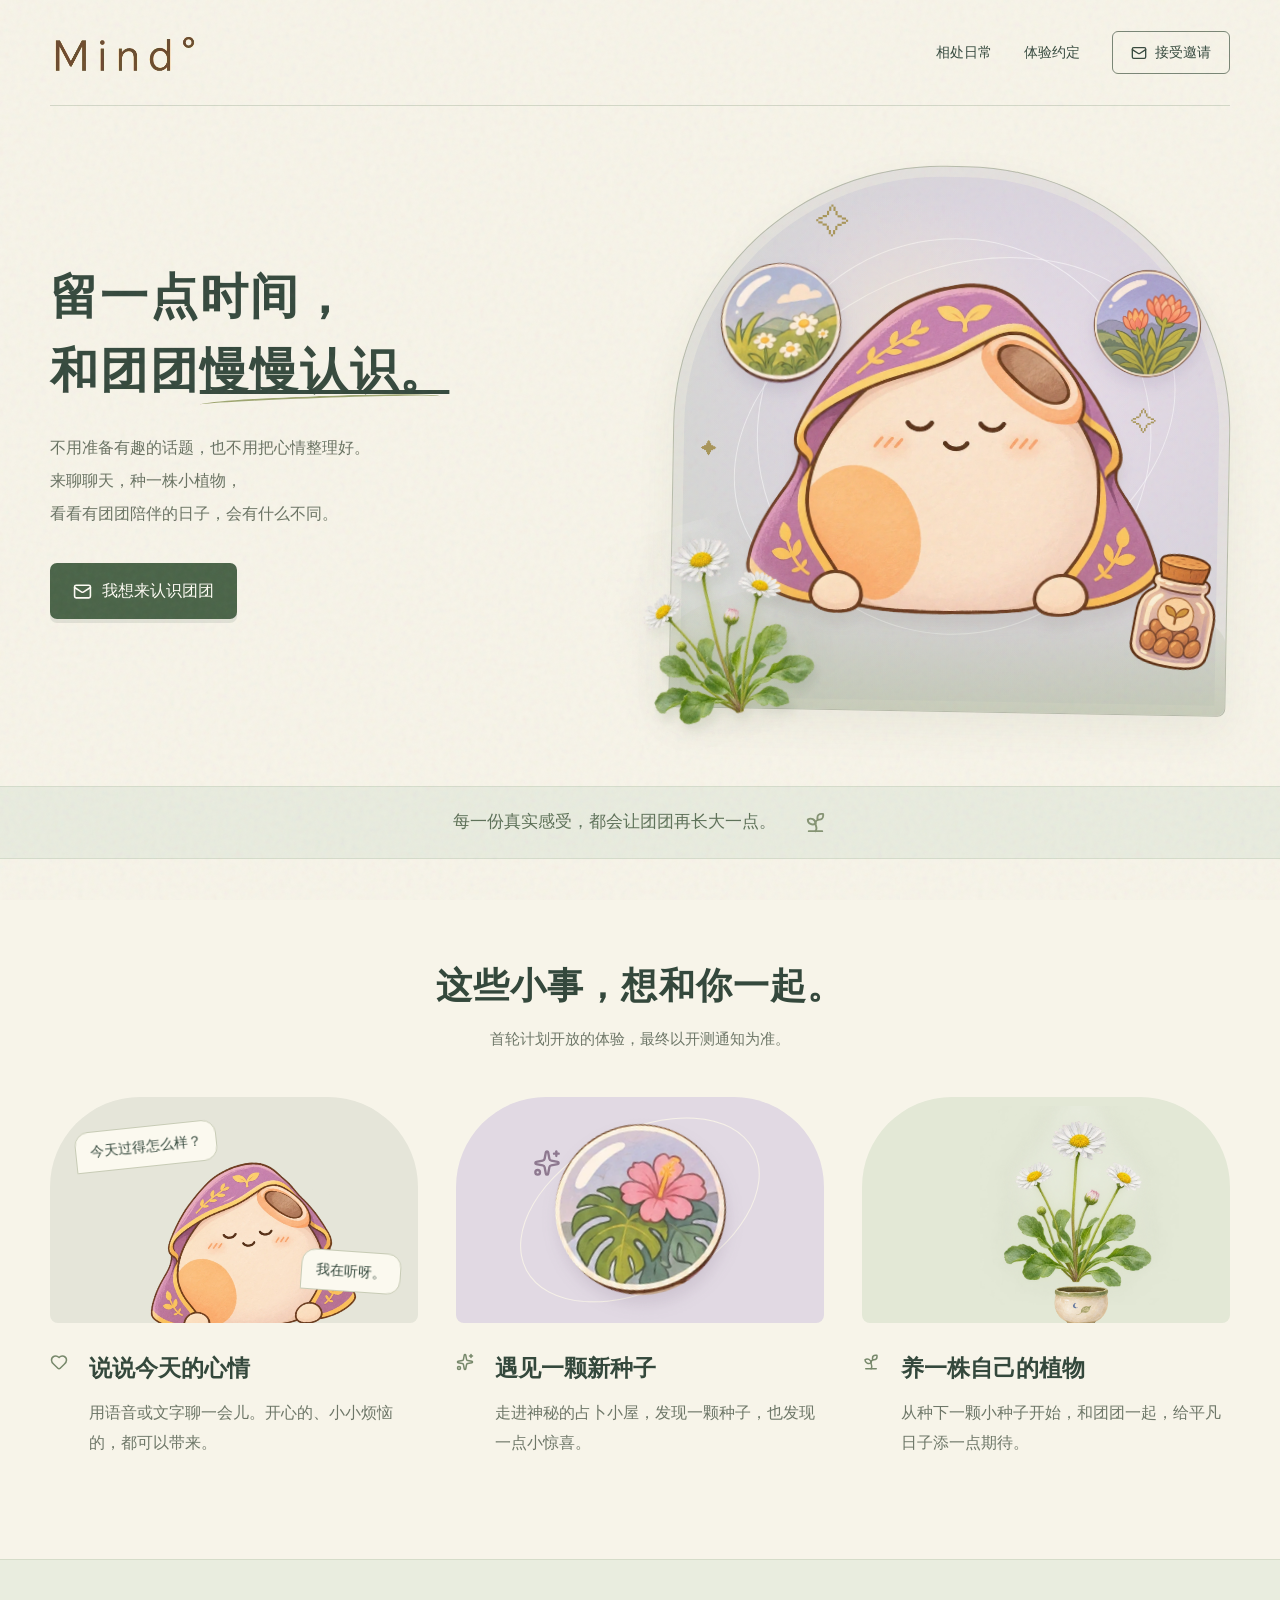
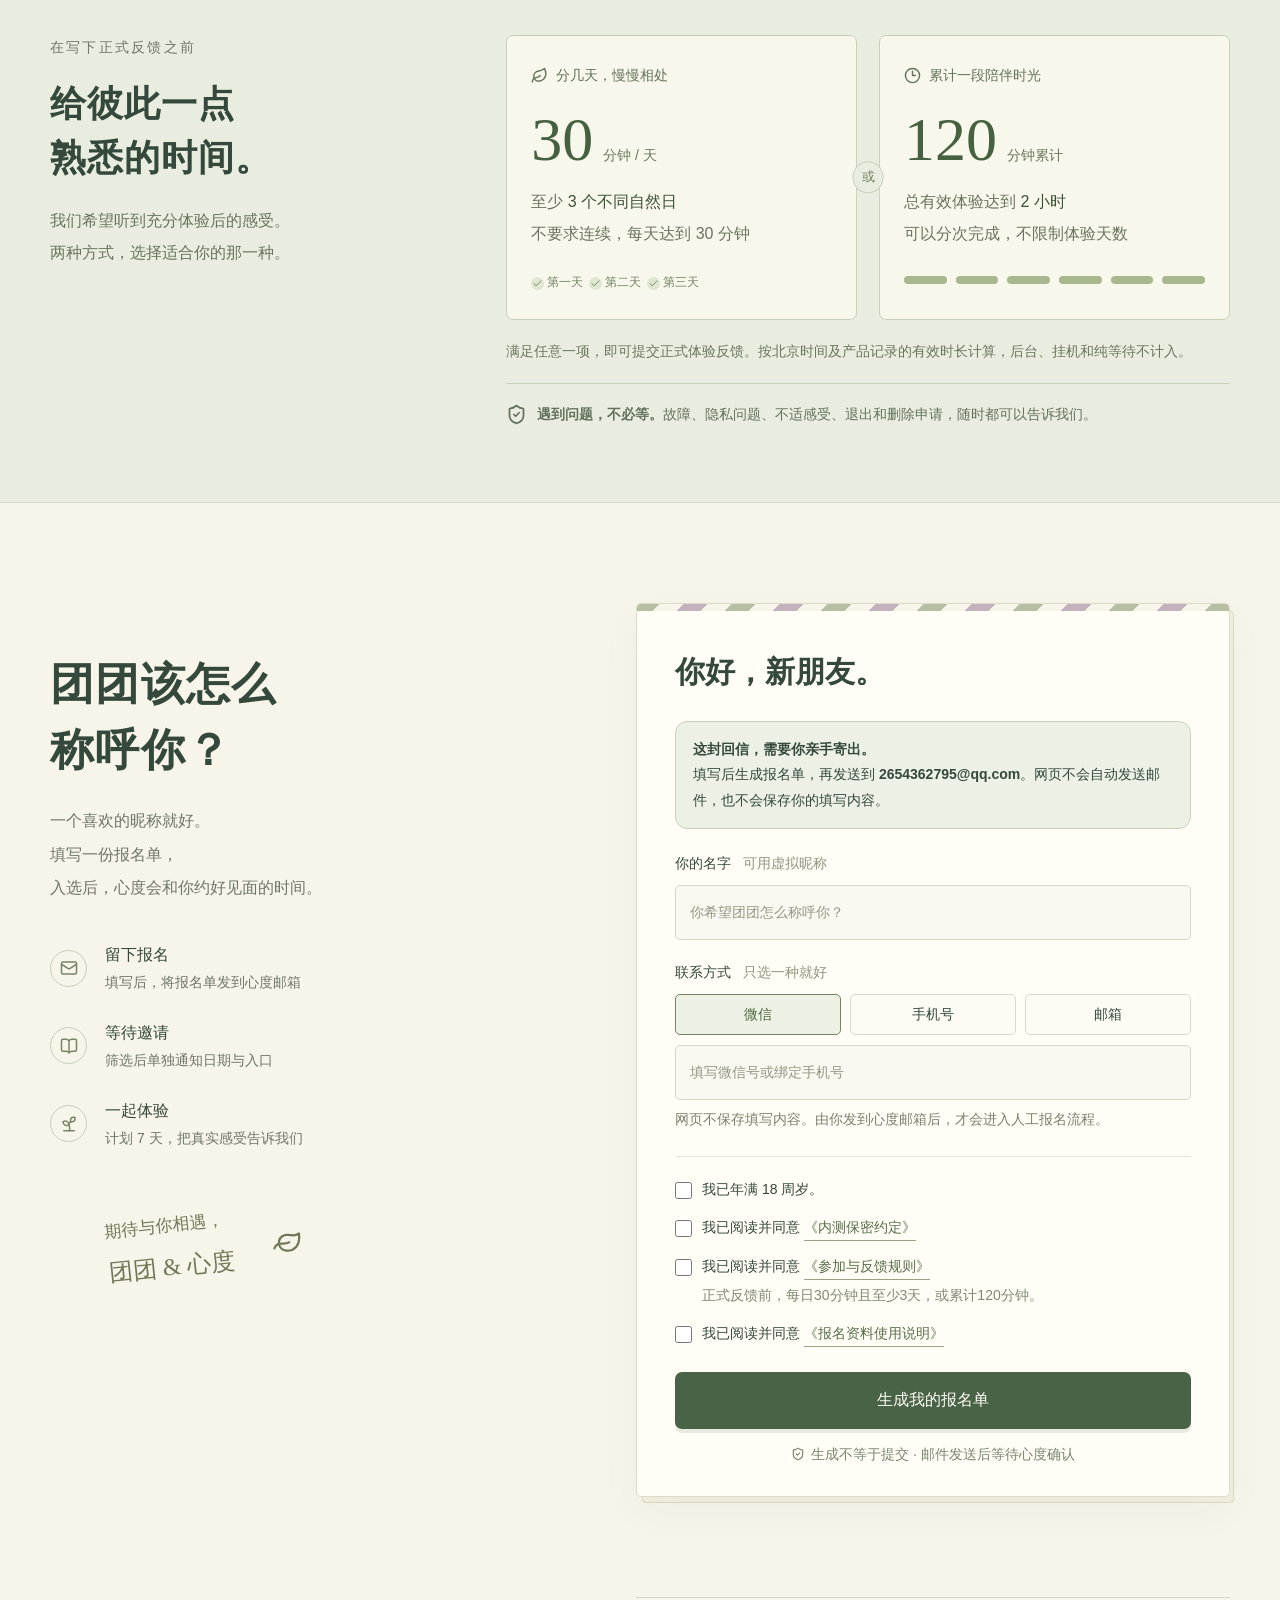
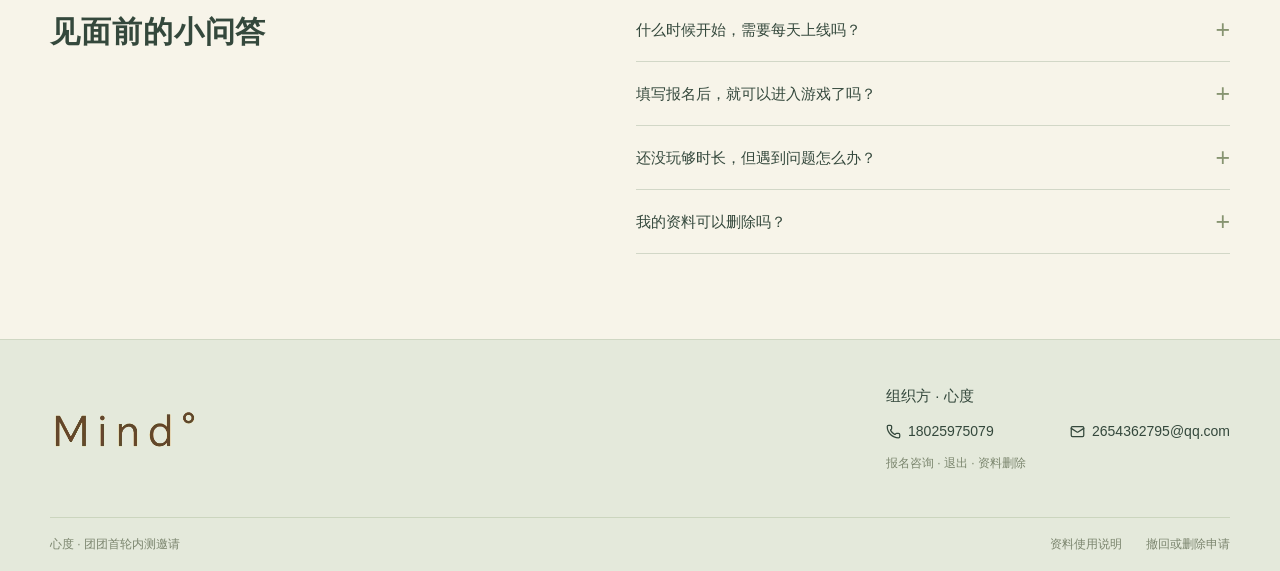
==== commit d51e3ad0: "Blend Mind logo paper into invitation background" ====
--- a/index.html
+++ b/index.html
@@ -17,6 +17,9 @@
   height: auto;
   left: -51px;
   top: -49px;
+  /* Neutralize the JPEG's cream paper before multiplying onto the page.
+     The supplied letterforms stay intact; white blends without a rectangle. */
+  filter: brightness(1.1) contrast(1.12);
 }
 .hero h1 { margin-top: 0; }
 .hero-actions { margin-bottom: 0; }
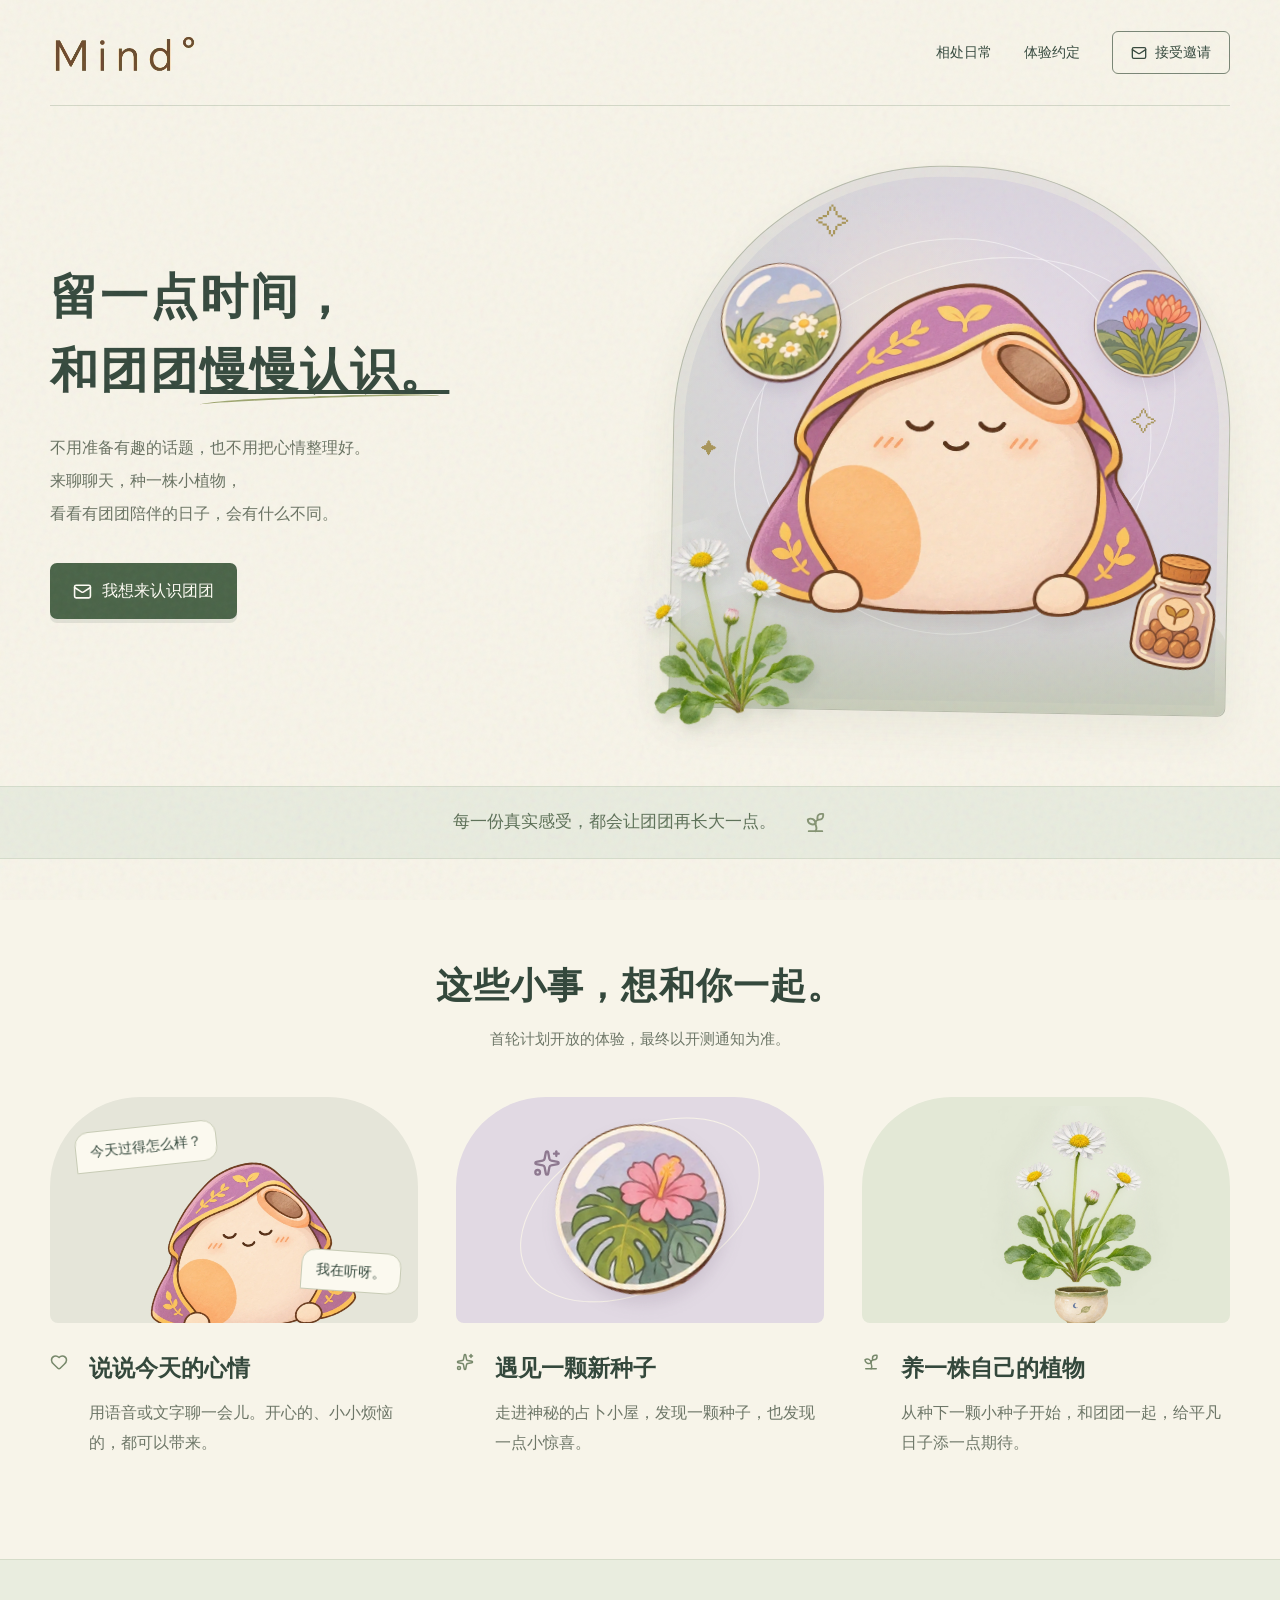
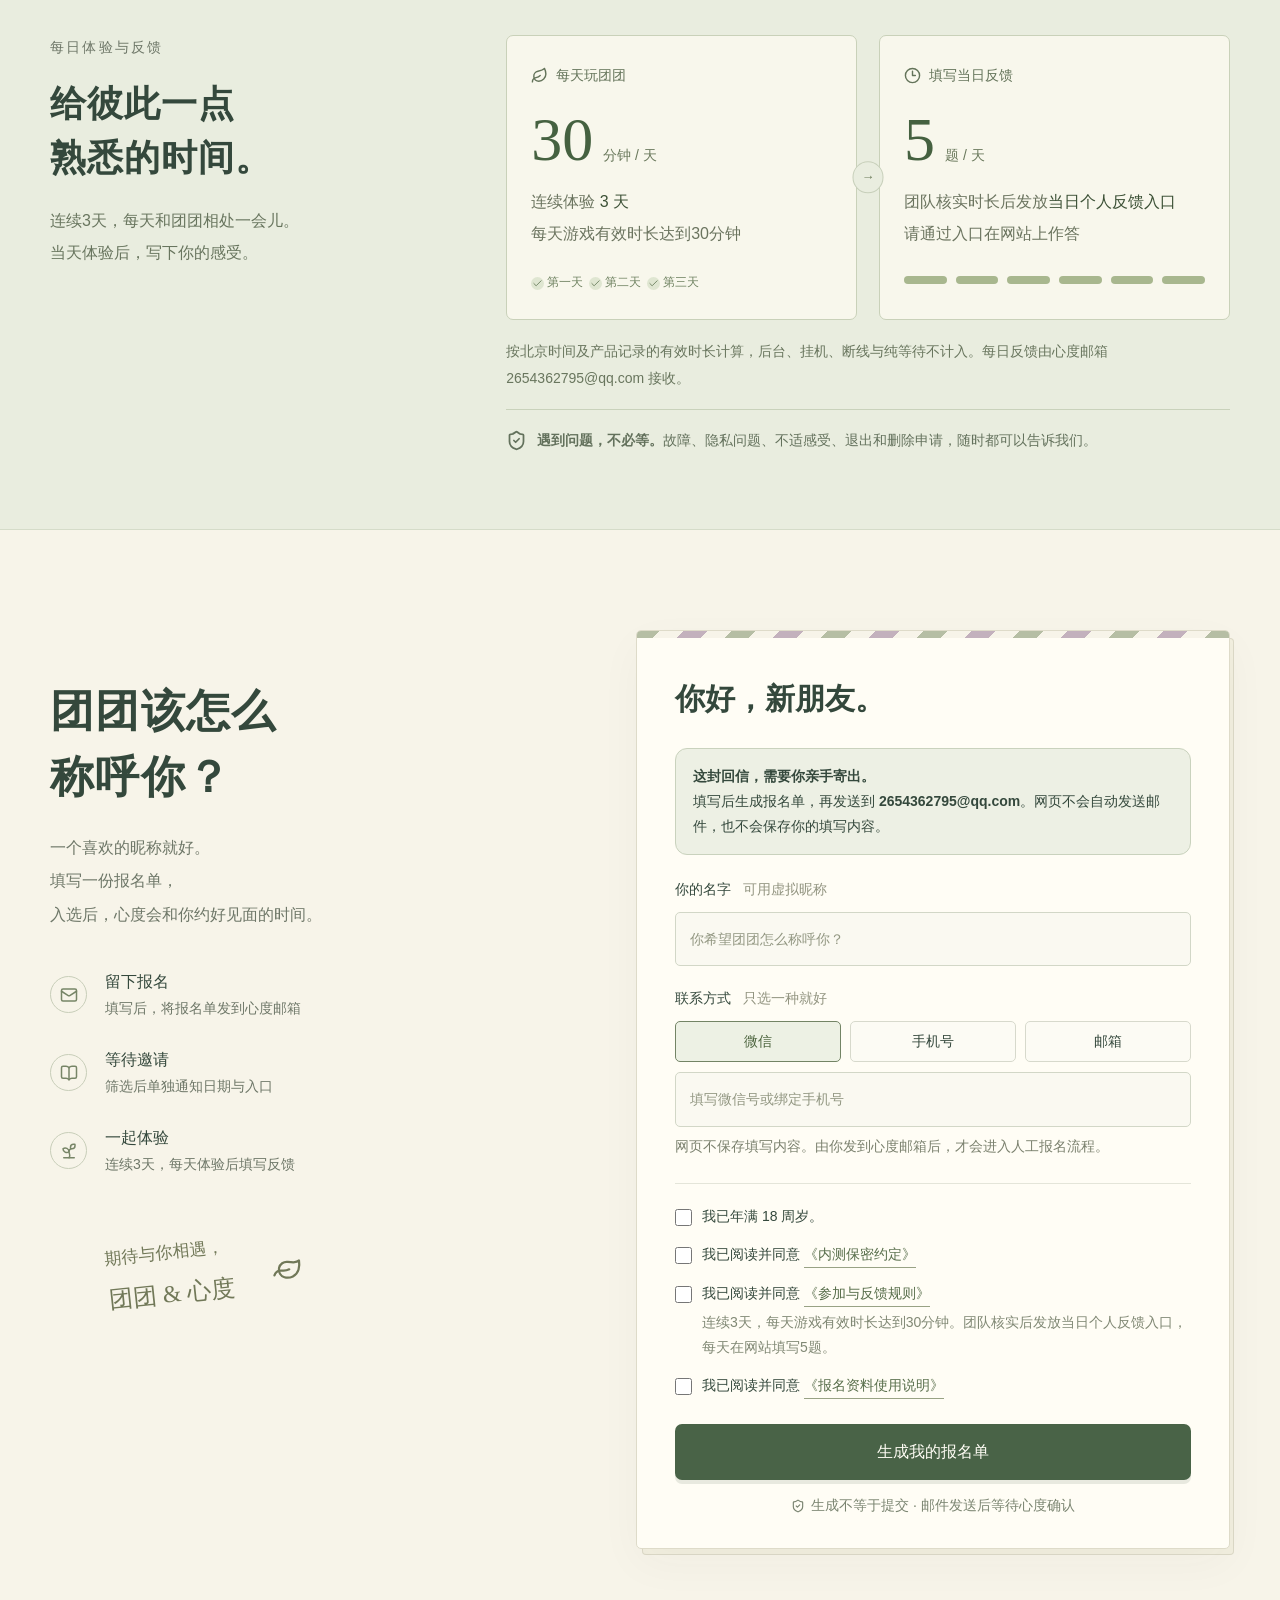
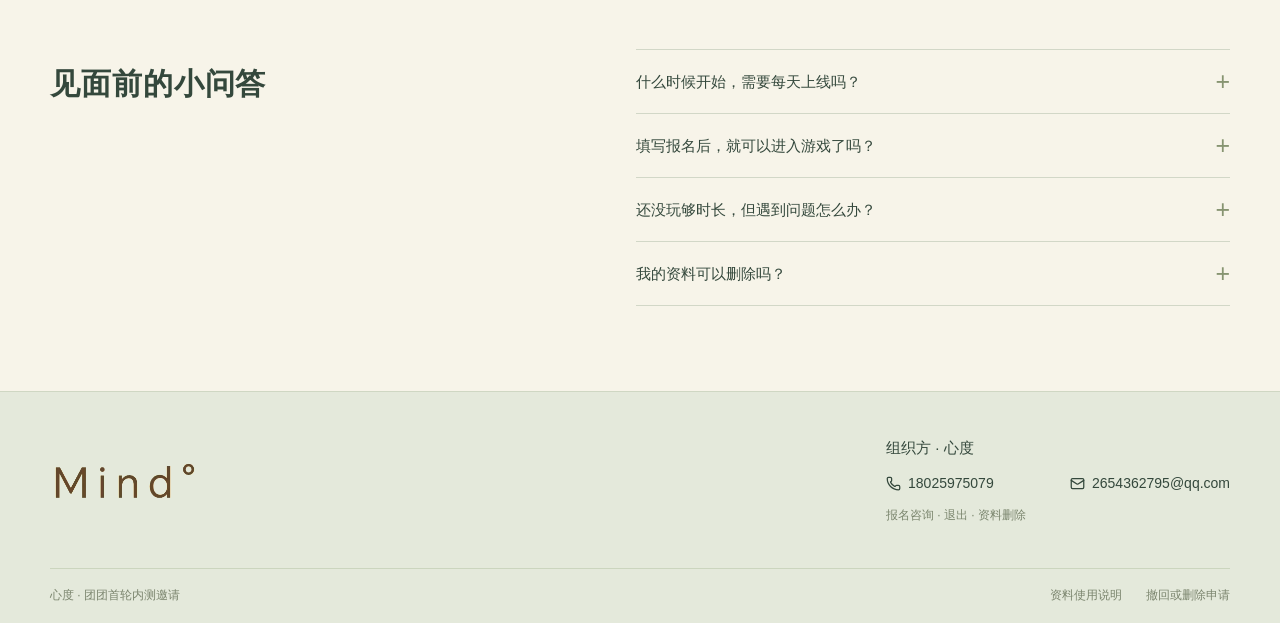
==== commit 6d5fcf05: "将报名说明同步为三天每日五题" ====
--- a/index.html
+++ b/index.html
@@ -31,7 +31,7 @@
   .mind-logo img { width: 224px; left: -44px; top: -42px; }
   .hero { gap: 36px; }
 }
-</style></head><body data-visual-version="mind-clean-20261125"><div hidden=""><!--$--><!--/$--></div><a class="skip" href="#apply">跳到报名表</a><header class="site-header wrap"><a href="#" class="brand" aria-label="心度 Mind°，返回顶部"><span class="mind-logo"><img src="./art/mind-logo.jpg" width="515" height="270" alt="心度 Mind°" decoding="async"></span></a><nav><a href="#experience">相处日常</a><a href="#how">体验约定</a><a class="nav-invite" href="#apply"><svg xmlns="http://www.w3.org/2000/svg" width="16" height="16" viewbox="0 0 24 24" fill="none" stroke="currentColor" stroke-width="2" stroke-linecap="round" stroke-linejoin="round" class="lucide lucide-mail" aria-hidden="true"><path d="m22 7-8.991 5.727a2 2 0 0 1-2.009 0L2 7"></path><rect x="2" y="4" width="20" height="16" rx="2"></rect></svg> 接受邀请</a></nav></header><main><section class="hero wrap"><div class="hero-copy"><h1>留一点时间，<br>和团团<span class="underline">慢慢认识。</span></h1><p class="hero-description">不用准备有趣的话题，也不用把心情整理好。<br class="desktop-br">来聊聊天，种一株小植物，<br class="desktop-br">看看有团团陪伴的日子，会有什么不同。</p><div class="hero-actions"><a class="button primary" href="#apply"><svg xmlns="http://www.w3.org/2000/svg" width="19" height="19" viewbox="0 0 24 24" fill="none" stroke="currentColor" stroke-width="2" stroke-linecap="round" stroke-linejoin="round" class="lucide lucide-mail" aria-hidden="true"><path d="m22 7-8.991 5.727a2 2 0 0 1-2.009 0L2 7"></path><rect x="2" y="4" width="20" height="16" rx="2"></rect></svg> 我想来认识团团</a></div></div><div class="hero-art" aria-label="手绘的团团披着紫色斗篷，在植物和种子球之间微笑"><div class="art-orbit orbit-one"></div><div class="art-orbit orbit-two"></div><div class="art-moon"></div><span class="art-star star-one">✧</span><span class="art-star star-two">✧</span><span class="art-star star-three">✦</span><img class="art-bubble bubble-one" src="./art/meadow.png" alt=""><img class="art-bubble bubble-two" src="./art/cape.webp" alt=""><img class="art-mascot" src="./art/tuantuan.webp" alt="团团，闭眼微笑的圆滚滚小伙伴" fetchpriority="high"><img class="art-flower" src="./art/daisy.webp" alt=""><img class="art-jar" src="./art/jar.webp" alt="装着小种子的玻璃瓶"></div></section><div class="ribbon"><div class="wrap"><span>每一份真实感受，都会让团团再长大一点。</span><svg xmlns="http://www.w3.org/2000/svg" width="23" height="23" viewbox="0 0 24 24" fill="none" stroke="currentColor" stroke-width="2" stroke-linecap="round" stroke-linejoin="round" class="lucide lucide-sprout" aria-hidden="true"><path d="M14 9.536V7a4 4 0 0 1 4-4h1.5a.5.5 0 0 1 .5.5V5a4 4 0 0 1-4 4 4 4 0 0 0-4 4c0 2 1 3 1 5a5 5 0 0 1-1 3"></path><path d="M4 9a5 5 0 0 1 8 4 5 5 0 0 1-8-4"></path><path d="M5 21h14"></path></svg></div></div><section class="experience wrap section" id="experience"><div class="section-heading"><h2>这些小事，想和你一起。</h2><p>首轮计划开放的体验，最终以开测通知为准。</p></div><div class="experience-list"><article><div class="experience-visual chat-visual"><div class="chat-cloud cloud-left">今天过得怎么样？</div><img src="./art/tuantuan.webp" alt="微笑着倾听的团团" loading="lazy"><span class="chat-cloud cloud-right">我在听呀。</span></div><div class="experience-copy"><span class="mini-icon"><svg xmlns="http://www.w3.org/2000/svg" width="18" height="18" viewbox="0 0 24 24" fill="none" stroke="currentColor" stroke-width="2" stroke-linecap="round" stroke-linejoin="round" class="lucide lucide-heart" aria-hidden="true"><path d="M2 9.5a5.5 5.5 0 0 1 9.591-3.676.56.56 0 0 0 .818 0A5.49 5.49 0 0 1 22 9.5c0 2.29-1.5 4-3 5.5l-5.492 5.313a2 2 0 0 1-3 .019L5 15c-1.5-1.5-3-3.2-3-5.5"></path></svg></span><h3>说说今天的心情</h3><p>用语音或文字聊一会儿。开心的、小小烦恼的，都可以带来。</p></div></article><article><div class="experience-visual seed-visual"><div class="seed-ring"></div><img src="./art/tropical.png" alt="手绘花朵种子球" loading="lazy"><svg xmlns="http://www.w3.org/2000/svg" width="28" height="28" viewbox="0 0 24 24" fill="none" stroke="currentColor" stroke-width="2" stroke-linecap="round" stroke-linejoin="round" class="lucide lucide-sparkles seed-spark" aria-hidden="true"><path d="M11.017 2.814a1 1 0 0 1 1.966 0l1.051 5.558a2 2 0 0 0 1.594 1.594l5.558 1.051a1 1 0 0 1 0 1.966l-5.558 1.051a2 2 0 0 0-1.594 1.594l-1.051 5.558a1 1 0 0 1-1.966 0l-1.051-5.558a2 2 0 0 0-1.594-1.594l-5.558-1.051a1 1 0 0 1 0-1.966l5.558-1.051a2 2 0 0 0 1.594-1.594z"></path><path d="M20 2v4"></path><path d="M22 4h-4"></path><circle cx="4" cy="20" r="2"></circle></svg></div><div class="experience-copy"><span class="mini-icon"><svg xmlns="http://www.w3.org/2000/svg" width="18" height="18" viewbox="0 0 24 24" fill="none" stroke="currentColor" stroke-width="2" stroke-linecap="round" stroke-linejoin="round" class="lucide lucide-sparkles" aria-hidden="true"><path d="M11.017 2.814a1 1 0 0 1 1.966 0l1.051 5.558a2 2 0 0 0 1.594 1.594l5.558 1.051a1 1 0 0 1 0 1.966l-5.558 1.051a2 2 0 0 0-1.594 1.594l-1.051 5.558a1 1 0 0 1-1.966 0l-1.051-5.558a2 2 0 0 0-1.594-1.594l-5.558-1.051a1 1 0 0 1 0-1.966l5.558-1.051a2 2 0 0 0 1.594-1.594z"></path><path d="M20 2v4"></path><path d="M22 4h-4"></path><circle cx="4" cy="20" r="2"></circle></svg></span><h3>遇见一颗新种子</h3><p>走进神秘的占卜小屋，发现一颗种子，也发现一点小惊喜。</p></div></article><article><div class="experience-visual grow-visual"><img src="./art/daisy.webp" alt="手绘小雏菊" loading="lazy"><img class="plant-pot" src="./art/pot.webp" alt="" loading="lazy"></div><div class="experience-copy"><span class="mini-icon"><svg xmlns="http://www.w3.org/2000/svg" width="18" height="18" viewbox="0 0 24 24" fill="none" stroke="currentColor" stroke-width="2" stroke-linecap="round" stroke-linejoin="round" class="lucide lucide-sprout" aria-hidden="true"><path d="M14 9.536V7a4 4 0 0 1 4-4h1.5a.5.5 0 0 1 .5.5V5a4 4 0 0 1-4 4 4 4 0 0 0-4 4c0 2 1 3 1 5a5 5 0 0 1-1 3"></path><path d="M4 9a5 5 0 0 1 8 4 5 5 0 0 1-8-4"></path><path d="M5 21h14"></path></svg></span><h3>养一株自己的植物</h3><p>从种下一颗小种子开始，和团团一起，给平凡日子添一点期待。</p></div></article></div></section><section class="time-section" id="how"><div class="wrap time-layout"><div class="time-intro"><span class="eyebrow">在写下正式反馈之前</span><h2>给彼此一点<br>熟悉的时间。</h2><p>我们希望听到充分体验后的感受。<br>两种方式，选择适合你的那一种。</p></div><div class="time-details"><div class="time-options"><article><span class="option-label"><svg xmlns="http://www.w3.org/2000/svg" width="17" height="17" viewbox="0 0 24 24" fill="none" stroke="currentColor" stroke-width="2" stroke-linecap="round" stroke-linejoin="round" class="lucide lucide-leaf" aria-hidden="true"><path d="M11 20A7 7 0 0 1 9.8 6.1C15.5 5 17 4.48 19 2c1 2 2 4.18 2 8 0 5.5-4.78 10-10 10Z"></path><path d="M2 21c0-3 1.85-5.36 5.08-6C9.5 14.52 12 13 13 12"></path></svg> 分几天，慢慢相处</span><div class="time-number"><b>30</b><span>分钟 / 天</span></div><p>至少 <strong>3 个不同自然日</strong><br>不要求连续，每天达到 30 分钟</p><div class="day-markers"><span><svg xmlns="http://www.w3.org/2000/svg" width="13" height="13" viewbox="0 0 24 24" fill="none" stroke="currentColor" stroke-width="2" stroke-linecap="round" stroke-linejoin="round" class="lucide lucide-check" aria-hidden="true"><path d="M20 6 9 17l-5-5"></path></svg> 第一天</span><span><svg xmlns="http://www.w3.org/2000/svg" width="13" height="13" viewbox="0 0 24 24" fill="none" stroke="currentColor" stroke-width="2" stroke-linecap="round" stroke-linejoin="round" class="lucide lucide-check" aria-hidden="true"><path d="M20 6 9 17l-5-5"></path></svg> 第二天</span><span><svg xmlns="http://www.w3.org/2000/svg" width="13" height="13" viewbox="0 0 24 24" fill="none" stroke="currentColor" stroke-width="2" stroke-linecap="round" stroke-linejoin="round" class="lucide lucide-check" aria-hidden="true"><path d="M20 6 9 17l-5-5"></path></svg> 第三天</span></div></article><span class="or-label">或</span><article><span class="option-label"><svg xmlns="http://www.w3.org/2000/svg" width="17" height="17" viewbox="0 0 24 24" fill="none" stroke="currentColor" stroke-width="2" stroke-linecap="round" stroke-linejoin="round" class="lucide lucide-clock3 lucide-clock-3" aria-hidden="true"><circle cx="12" cy="12" r="10"></circle><path d="M12 6v6h4"></path></svg> 累计一段陪伴时光</span><div class="time-number"><b>120</b><span>分钟累计</span></div><p>总有效体验达到 <strong>2 小时</strong><br>可以分次完成，不限制体验天数</p><div class="time-dots" aria-hidden="true"><i></i><i></i><i></i><i></i><i></i><i></i></div></article></div><p class="time-footnote">满足任意一项，即可提交正式体验反馈。按北京时间及产品记录的有效时长计算，后台、挂机和纯等待不计入。</p><div class="gentle-note"><svg xmlns="http://www.w3.org/2000/svg" width="21" height="21" viewbox="0 0 24 24" fill="none" stroke="currentColor" stroke-width="2" stroke-linecap="round" stroke-linejoin="round" class="lucide lucide-shield-check" aria-hidden="true"><path d="M20 13c0 5-3.5 7.5-7.66 8.95a1 1 0 0 1-.67-.01C7.5 20.5 4 18 4 13V6a1 1 0 0 1 1-1c2 0 4.5-1.2 6.24-2.72a1.17 1.17 0 0 1 1.52 0C14.51 3.81 17 5 19 5a1 1 0 0 1 1 1z"></path><path d="m9 12 2 2 4-4"></path></svg><p><strong>遇到问题，不必等。</strong>故障、隐私问题、不适感受、退出和删除申请，随时都可以告诉我们。</p></div></div></div></section><section class="apply-section wrap section" id="apply"><div class="apply-letter"><h2>团团该怎么<br>称呼你？</h2><p>一个喜欢的昵称就好。<br>填写一份报名单，<br>入选后，心度会和你约好见面的时间。</p><div class="letter-process"><div><span><svg xmlns="http://www.w3.org/2000/svg" width="18" height="18" viewbox="0 0 24 24" fill="none" stroke="currentColor" stroke-width="2" stroke-linecap="round" stroke-linejoin="round" class="lucide lucide-mail" aria-hidden="true"><path d="m22 7-8.991 5.727a2 2 0 0 1-2.009 0L2 7"></path><rect x="2" y="4" width="20" height="16" rx="2"></rect></svg></span><p><strong>留下报名</strong><small>填写后，将报名单发到心度邮箱</small></p></div><div><span><svg xmlns="http://www.w3.org/2000/svg" width="18" height="18" viewbox="0 0 24 24" fill="none" stroke="currentColor" stroke-width="2" stroke-linecap="round" stroke-linejoin="round" class="lucide lucide-book-open" aria-hidden="true"><path d="M12 5v16"></path><path d="M20.001 19A2 2 0 0022 17V5a2 2 0 00-1.999-2L16 3.002A5 5 0 0012 5a5 5 0 00-4-2H4a2 2 0 00-2 2v12a2 2 0 001.999 2H8a5 5 0 014 2 5 5 0 014-2z"></path></svg></span><p><strong>等待邀请</strong><small>筛选后单独通知日期与入口</small></p></div><div><span><svg xmlns="http://www.w3.org/2000/svg" width="18" height="18" viewbox="0 0 24 24" fill="none" stroke="currentColor" stroke-width="2" stroke-linecap="round" stroke-linejoin="round" class="lucide lucide-sprout" aria-hidden="true"><path d="M14 9.536V7a4 4 0 0 1 4-4h1.5a.5.5 0 0 1 .5.5V5a4 4 0 0 1-4 4 4 4 0 0 0-4 4c0 2 1 3 1 5a5 5 0 0 1-1 3"></path><path d="M4 9a5 5 0 0 1 8 4 5 5 0 0 1-8-4"></path><path d="M5 21h14"></path></svg></span><p><strong>一起体验</strong><small>计划 7 天，把真实感受告诉我们</small></p></div></div><div class="signature">期待与你相遇，<br><span>团团 &amp; 心度</span><svg xmlns="http://www.w3.org/2000/svg" width="27" height="27" viewbox="0 0 24 24" fill="none" stroke="currentColor" stroke-width="2" stroke-linecap="round" stroke-linejoin="round" class="lucide lucide-leaf" aria-hidden="true"><path d="M11 20A7 7 0 0 1 9.8 6.1C15.5 5 17 4.48 19 2c1 2 2 4.18 2 8 0 5.5-4.78 10-10 10Z"></path><path d="M2 21c0-3 1.85-5.36 5.08-6C9.5 14.52 12 13 13 12"></path></svg></div></div><div class="application-card"><div class="card-paper-edge"></div><form method="post" action="#"><div class="form-title"><div><h3>你好，新朋友。</h3></div></div><div class="mail-note"><strong>这封回信，需要你亲手寄出。</strong><br>填写后生成报名单，再发送到 <strong>2654362795@qq.com</strong>。网页不会自动发送邮件，也不会保存你的填写内容。</div><label class="field-label" for="nickname">你的名字 <span>可用虚拟昵称</span></label><input id="nickname" autocomplete="nickname" maxlength="24" required="" placeholder="你希望团团怎么称呼你？" name="nickname"><label class="field-label" for="contact">联系方式 <span>只选一种就好</span></label><fieldset class="contact-method"><legend class="sr-only">联系你的方式</legend><label class="selected"><input type="radio" name="contactMethod" checked value="wechat">微信</label><label class=""><input type="radio" name="contactMethod" value="phone">手机号</label><label class=""><input type="radio" name="contactMethod" value="email">邮箱</label></fieldset><input id="contact" type="text" autocomplete="off" maxlength="120" required="" placeholder="填写微信号或绑定手机号" name="contact"><p class="input-hint">网页不保存填写内容。由你发到心度邮箱后，才会进入人工报名流程。</p><div class="honey" aria-hidden="true"><label>网站<input tabindex="-1" autocomplete="off" name="website"></label></div><div class="agreements"><label class="check-row"><input type="checkbox" required="" name="adult"><span>我已年满 18 周岁。</span></label><div class="check-row"><input aria-label="同意保密约定" id="nda" type="checkbox" required="" name="nda"><span><label for="nda">我已阅读并同意 </label><button type="button">《内测保密约定》</button></span></div><div class="check-row"><input aria-label="同意参加与反馈规则" id="rules" type="checkbox" required="" name="rules"><span><label for="rules">我已阅读并同意 </label><button type="button">《参加与反馈规则》</button><small>正式反馈前，每日30分钟且至少3天，或累计120分钟。</small></span></div><div class="check-row"><input aria-label="同意报名资料使用说明" id="privacy" type="checkbox" required="" name="privacy"><span><label for="privacy">我已阅读并同意 </label><button type="button">《报名资料使用说明》</button></span></div></div><button class="button primary wide" type="submit" disabled>生成我的报名单</button><p class="form-bottom"><svg xmlns="http://www.w3.org/2000/svg" width="14" height="14" viewbox="0 0 24 24" fill="none" stroke="currentColor" stroke-width="2" stroke-linecap="round" stroke-linejoin="round" class="lucide lucide-shield-check" aria-hidden="true"><path d="M20 13c0 5-3.5 7.5-7.66 8.95a1 1 0 0 1-.67-.01C7.5 20.5 4 18 4 13V6a1 1 0 0 1 1-1c2 0 4.5-1.2 6.24-2.72a1.17 1.17 0 0 1 1.52 0C14.51 3.81 17 5 19 5a1 1 0 0 1 1 1z"></path><path d="m9 12 2 2 4-4"></path></svg> 生成不等于提交 · 邮件发送后等待心度确认</p><noscript><p class="mail-note">请启用 JavaScript 生成报名单，或直接联系心度邮箱咨询。</p></noscript></form><section id="mail-result" class="mail-result" hidden aria-live="polite"><span class="eyebrow">报名单准备好啦 · 尚未发送</span><h3 tabindex="-1">最后一步，把回信寄给心度。</h3><p>先下载完整报名单，再打开邮箱，把文件作为附件发送。也可以复制全文，粘贴到邮件正文中。</p><p class="mail-id">人工核对编号 <span data-mail-id></span></p><button type="button" class="button primary wide" data-download>下载完整报名单</button><div class="mail-secondary"><a class="text-link" data-email>打开邮箱发送</a><button type="button" class="text-link" data-copy>复制报名单全文</button></div><p>收件邮箱 <strong>2654362795@qq.com</strong>。发送后请等待心度人工确认，生成报名单不代表已提交或入选。</p><p>若按钮没有唤起邮箱，请在常用邮件应用中新建邮件，将报名单发送到上述地址。</p><p role="status" data-copy-status></p><details><summary>查看报名单全文</summary><textarea aria-label="完整报名单" readonly></textarea></details></section></div></section><section class="faq wrap"><div><h2>见面前的小问答</h2></div><div class="faq-list"><details><summary>什么时候开始，需要每天上线吗？<span class="faq-plus">+</span></summary><p>首轮计划体验7天，开测日期在筛选后单独通知。时长要求有两种完成方式，不要求连续登录，也不要求每天都使用。</p></details><details><summary>填写报名后，就可以进入游戏了吗？<span class="faq-plus">+</span></summary><p>还需要等待心度筛选和发放个人邀请。正式体验入口及账号资格会单独提供，请勿转让或分享账号。</p></details><details><summary>还没玩够时长，但遇到问题怎么办？<span class="faq-plus">+</span></summary><p>随时联系我们。故障、隐私问题、不适、退出和删除申请不设时长门槛，无需继续使用来凑时长。</p></details><details><summary>我的资料可以删除吗？<span class="faq-plus">+</span></summary><p>可以。请通过原联系方式向2654362795@qq.com发送撤回或删除申请，或拨打18025975079联系心度。网页不保存报名记录，心度会人工处理收到的邮件资料。</p></details></div></section></main><footer class="footer"><div class="wrap footer-main"><div class="footer-brand"><a href="#" class="mind-logo" aria-label="心度 Mind°，返回顶部"><img src="./art/mind-logo.jpg" width="515" height="270" alt="心度 Mind°" decoding="async"></a></div><div class="footer-contact"><span>组织方 · 心度</span><a href="tel:18025975079"><svg xmlns="http://www.w3.org/2000/svg" width="15" height="15" viewbox="0 0 24 24" fill="none" stroke="currentColor" stroke-width="2" stroke-linecap="round" stroke-linejoin="round" class="lucide lucide-phone" aria-hidden="true"><path d="M13.832 16.568a1 1 0 0 0 1.213-.303l.355-.465A2 2 0 0 1 17 15h3a2 2 0 0 1 2 2v3a2 2 0 0 1-2 2A18 18 0 0 1 2 4a2 2 0 0 1 2-2h3a2 2 0 0 1 2 2v3a2 2 0 0 1-.8 1.6l-.468.351a1 1 0 0 0-.292 1.233 14 14 0 0 0 6.392 6.384"></path></svg> 18025975079</a><a href="mailto:2654362795@qq.com"><svg xmlns="http://www.w3.org/2000/svg" width="15" height="15" viewbox="0 0 24 24" fill="none" stroke="currentColor" stroke-width="2" stroke-linecap="round" stroke-linejoin="round" class="lucide lucide-mail" aria-hidden="true"><path d="m22 7-8.991 5.727a2 2 0 0 1-2.009 0L2 7"></path><rect x="2" y="4" width="20" height="16" rx="2"></rect></svg> 2654362795@qq.com</a><small>报名咨询 · 退出 · 资料删除</small></div></div><div class="wrap footer-bottom"><span>心度 · 团团首轮内测邀请</span><div><button>资料使用说明</button><a href="mailto:2654362795@qq.com?subject=%E5%9B%A2%E5%9B%A2%E5%86%85%E6%B5%8B%E6%8A%A5%E5%90%8D%E8%B5%84%E6%96%99%E7%94%B3%E8%AF%B7">撤回或删除申请</a></div></div></footer><dialog class="agreement-dialog"><div class="dialog-header"><span>心度 · 团团内测</span><button aria-label="关闭协议"><svg xmlns="http://www.w3.org/2000/svg" width="24" height="24" viewbox="0 0 24 24" fill="none" stroke="currentColor" stroke-width="2" stroke-linecap="round" stroke-linejoin="round" class="lucide lucide-x" aria-hidden="true"><path d="M18 6 6 18"></path><path d="m6 6 12 12"></path></svg></button></div></dialog><!--$--><!--/$--><script>window.TUANTUAN_INVITATION={"version": "2026-11-25.mail.1", "email": "2654362795@qq.com", "agreements": {"nda": {"title": "团团内测保密约定", "sections": [["一起守护尚未公开的小世界", "本次测试由心度组织。本约定适用于你在获邀后接触到的未公开游戏画面、玩法、美术、音效、版本文档和内测群中的内部资料。心度已公开的信息、你合法从其他渠道获得的信息和独立创作的内容不在此范围内。本邀请页可分享给希望报名的朋友。"], ["可以反馈，请不要公开传播", "未经心度书面许可，请不要将保密内容发布到朋友圈、社交平台，进行直播，转发给未获授权的人，或上传至未经允许的第三方平台和AI工具。请勿转让测试账号、邀请码或资格。你可以向指定工作人员私密提交必要的问题截图和片段，保留水印并遮去他人信息。"], ["保密持续多久", "对于每项未公开内容，保密至心度正式公开该内容或你确认本约定之日起12个月，以先到者为准。退出或测试结束不提前解除尚未到期的义务。个人隐私仍受相应规则保护。"], ["如果误发或账号被他人使用", "请通过18025975079或2654362795@qq.com联系心度，停止传播并协助处理。心度可以临时暂停资格并核实情况，确认违规后取消资格，并按照适用法律及有效约定处理责任。你有权获得说明并提出异议，不因水印线索被直接认定违规。"], ["你的真实意见同样重要", "欢迎如实提出负面体验。此约定不限制依法投诉、举报或向有关机关提供必要证据，也不包含录屏、额外留存录音、研究或宣传授权。需要额外授权的事项将另行说明并征求同意。"]]}, "rules": {"title": "内测参加与反馈规则", "sections": [["先认识，再邀请", "本轮拟邀请8–10位年满18周岁的玩家免费体验，计划体验周期7天，具体日期及设备要求由心度在入选后通知。报名不等于获得资格，不收报名费。补贴尚未在本页承诺，若设置将另行告知。"], ["正式反馈前，满足任意一种", "方式一：至少3个不同自然日，每日有效体验达到30分钟，不要求连续。方式二：本轮累计有效体验达到120分钟。两者满足任意一条，即可提交正式体验反馈。以北京时间划分自然日，后台、挂机、断线与纯等待时间不计入。由产品服务器记录，报名页不计游戏时长。"], ["这些反馈不必等待", "故障、隐私问题、不适感受、退出和资料删除申请随时可提交，不受体验时长限制。你可以随时停止体验，无需为凑时长继续使用。"], ["这仍是一个在成长的版本", "测试拟开放语音与文字陪伴、场景体验、种子占卜和植物养成，最终范围以开测通知为准。功能可能调整或暂停，测试进度不承诺迁移到正式版；涉及清档会提前通知。测试巧思不涉及真实支付。"], ["照顾好自己", "团团提供日常陪伴体验，不提供医疗诊断或治疗。请勿在报名中填写身份证件、病史或私人聊天内容。实际语音、聊天和记忆功能的数据处理会在产品中另行告知。"]]}, "privacy": {"title": "报名资料使用说明", "sections": [["谁会收到报名资料", "心度负责本次报名。仅需填写昵称（可用虚拟名字）和一种联系方式，并分别确认成年条件、保密约定、参加规则及本说明。请勿填写身份证、病史或私人聊天内容。"], ["先生成，再由你发送", "本页只在当前浏览器内生成报名单，不会自动发送邮件，也不会把填写内容保存到网站服务器、浏览器缓存或本地存储。由你下载文件或复制全文，使用自己的邮箱发送到2654362795@qq.com后，心度才会收到资料。生成报名单不代表报名已提交，请等待心度人工确认。"], ["谁能看见，用在哪里", "心度收到的昵称、联系方式、成年及协议确认内容、协议版本、报名单编号和邮件收件时间，仅用于本次内测筛选、联系及核对确认记录。只向获授权的心度工作人员开放，不公开名单，不用于广告或营销。报名单中的生成时间来自填写者设备，实际收件以邮件记录为准。"], ["托管与邮箱", "邀请网页及公开美术素材由GitHub Pages托管，托管方会进行提供网页所需的网络与安全处理。你填写的报名内容不会发送到GitHub。发送邮件时，由你使用的邮箱服务及心度的QQ邮箱服务处理邮件内容。本页不设置广告追踪。"], ["保存与退出", "心度按收到报名邮件后30日的期限管理资料，人工清理邮件和下载的副本。你可以通过原联系方式申请查看、更正、撤回或删除；请写明昵称或报名单编号便于核对。此页没有在线报名数据库或自动撤回入口。你自己下载的文件与已发送邮件由你自行管理。测试产品内的数据处理另行说明。"], ["如何联系", "咨询、退出和资料申请可拨打18025975079，或发送邮件至2654362795@qq.com。不同意本说明则不要发送报名单，仍可浏览本邀请页。"]]}}};
+</style></head><body data-visual-version="mind-clean-20261125"><div hidden=""><!--$--><!--/$--></div><a class="skip" href="#apply">跳到报名表</a><header class="site-header wrap"><a href="#" class="brand" aria-label="心度 Mind°，返回顶部"><span class="mind-logo"><img src="./art/mind-logo.jpg" width="515" height="270" alt="心度 Mind°" decoding="async"></span></a><nav><a href="#experience">相处日常</a><a href="#how">体验约定</a><a class="nav-invite" href="#apply"><svg xmlns="http://www.w3.org/2000/svg" width="16" height="16" viewbox="0 0 24 24" fill="none" stroke="currentColor" stroke-width="2" stroke-linecap="round" stroke-linejoin="round" class="lucide lucide-mail" aria-hidden="true"><path d="m22 7-8.991 5.727a2 2 0 0 1-2.009 0L2 7"></path><rect x="2" y="4" width="20" height="16" rx="2"></rect></svg> 接受邀请</a></nav></header><main><section class="hero wrap"><div class="hero-copy"><h1>留一点时间，<br>和团团<span class="underline">慢慢认识。</span></h1><p class="hero-description">不用准备有趣的话题，也不用把心情整理好。<br class="desktop-br">来聊聊天，种一株小植物，<br class="desktop-br">看看有团团陪伴的日子，会有什么不同。</p><div class="hero-actions"><a class="button primary" href="#apply"><svg xmlns="http://www.w3.org/2000/svg" width="19" height="19" viewbox="0 0 24 24" fill="none" stroke="currentColor" stroke-width="2" stroke-linecap="round" stroke-linejoin="round" class="lucide lucide-mail" aria-hidden="true"><path d="m22 7-8.991 5.727a2 2 0 0 1-2.009 0L2 7"></path><rect x="2" y="4" width="20" height="16" rx="2"></rect></svg> 我想来认识团团</a></div></div><div class="hero-art" aria-label="手绘的团团披着紫色斗篷，在植物和种子球之间微笑"><div class="art-orbit orbit-one"></div><div class="art-orbit orbit-two"></div><div class="art-moon"></div><span class="art-star star-one">✧</span><span class="art-star star-two">✧</span><span class="art-star star-three">✦</span><img class="art-bubble bubble-one" src="./art/meadow.png" alt=""><img class="art-bubble bubble-two" src="./art/cape.webp" alt=""><img class="art-mascot" src="./art/tuantuan.webp" alt="团团，闭眼微笑的圆滚滚小伙伴" fetchpriority="high"><img class="art-flower" src="./art/daisy.webp" alt=""><img class="art-jar" src="./art/jar.webp" alt="装着小种子的玻璃瓶"></div></section><div class="ribbon"><div class="wrap"><span>每一份真实感受，都会让团团再长大一点。</span><svg xmlns="http://www.w3.org/2000/svg" width="23" height="23" viewbox="0 0 24 24" fill="none" stroke="currentColor" stroke-width="2" stroke-linecap="round" stroke-linejoin="round" class="lucide lucide-sprout" aria-hidden="true"><path d="M14 9.536V7a4 4 0 0 1 4-4h1.5a.5.5 0 0 1 .5.5V5a4 4 0 0 1-4 4 4 4 0 0 0-4 4c0 2 1 3 1 5a5 5 0 0 1-1 3"></path><path d="M4 9a5 5 0 0 1 8 4 5 5 0 0 1-8-4"></path><path d="M5 21h14"></path></svg></div></div><section class="experience wrap section" id="experience"><div class="section-heading"><h2>这些小事，想和你一起。</h2><p>首轮计划开放的体验，最终以开测通知为准。</p></div><div class="experience-list"><article><div class="experience-visual chat-visual"><div class="chat-cloud cloud-left">今天过得怎么样？</div><img src="./art/tuantuan.webp" alt="微笑着倾听的团团" loading="lazy"><span class="chat-cloud cloud-right">我在听呀。</span></div><div class="experience-copy"><span class="mini-icon"><svg xmlns="http://www.w3.org/2000/svg" width="18" height="18" viewbox="0 0 24 24" fill="none" stroke="currentColor" stroke-width="2" stroke-linecap="round" stroke-linejoin="round" class="lucide lucide-heart" aria-hidden="true"><path d="M2 9.5a5.5 5.5 0 0 1 9.591-3.676.56.56 0 0 0 .818 0A5.49 5.49 0 0 1 22 9.5c0 2.29-1.5 4-3 5.5l-5.492 5.313a2 2 0 0 1-3 .019L5 15c-1.5-1.5-3-3.2-3-5.5"></path></svg></span><h3>说说今天的心情</h3><p>用语音或文字聊一会儿。开心的、小小烦恼的，都可以带来。</p></div></article><article><div class="experience-visual seed-visual"><div class="seed-ring"></div><img src="./art/tropical.png" alt="手绘花朵种子球" loading="lazy"><svg xmlns="http://www.w3.org/2000/svg" width="28" height="28" viewbox="0 0 24 24" fill="none" stroke="currentColor" stroke-width="2" stroke-linecap="round" stroke-linejoin="round" class="lucide lucide-sparkles seed-spark" aria-hidden="true"><path d="M11.017 2.814a1 1 0 0 1 1.966 0l1.051 5.558a2 2 0 0 0 1.594 1.594l5.558 1.051a1 1 0 0 1 0 1.966l-5.558 1.051a2 2 0 0 0-1.594 1.594l-1.051 5.558a1 1 0 0 1-1.966 0l-1.051-5.558a2 2 0 0 0-1.594-1.594l-5.558-1.051a1 1 0 0 1 0-1.966l5.558-1.051a2 2 0 0 0 1.594-1.594z"></path><path d="M20 2v4"></path><path d="M22 4h-4"></path><circle cx="4" cy="20" r="2"></circle></svg></div><div class="experience-copy"><span class="mini-icon"><svg xmlns="http://www.w3.org/2000/svg" width="18" height="18" viewbox="0 0 24 24" fill="none" stroke="currentColor" stroke-width="2" stroke-linecap="round" stroke-linejoin="round" class="lucide lucide-sparkles" aria-hidden="true"><path d="M11.017 2.814a1 1 0 0 1 1.966 0l1.051 5.558a2 2 0 0 0 1.594 1.594l5.558 1.051a1 1 0 0 1 0 1.966l-5.558 1.051a2 2 0 0 0-1.594 1.594l-1.051 5.558a1 1 0 0 1-1.966 0l-1.051-5.558a2 2 0 0 0-1.594-1.594l-5.558-1.051a1 1 0 0 1 0-1.966l5.558-1.051a2 2 0 0 0 1.594-1.594z"></path><path d="M20 2v4"></path><path d="M22 4h-4"></path><circle cx="4" cy="20" r="2"></circle></svg></span><h3>遇见一颗新种子</h3><p>走进神秘的占卜小屋，发现一颗种子，也发现一点小惊喜。</p></div></article><article><div class="experience-visual grow-visual"><img src="./art/daisy.webp" alt="手绘小雏菊" loading="lazy"><img class="plant-pot" src="./art/pot.webp" alt="" loading="lazy"></div><div class="experience-copy"><span class="mini-icon"><svg xmlns="http://www.w3.org/2000/svg" width="18" height="18" viewbox="0 0 24 24" fill="none" stroke="currentColor" stroke-width="2" stroke-linecap="round" stroke-linejoin="round" class="lucide lucide-sprout" aria-hidden="true"><path d="M14 9.536V7a4 4 0 0 1 4-4h1.5a.5.5 0 0 1 .5.5V5a4 4 0 0 1-4 4 4 4 0 0 0-4 4c0 2 1 3 1 5a5 5 0 0 1-1 3"></path><path d="M4 9a5 5 0 0 1 8 4 5 5 0 0 1-8-4"></path><path d="M5 21h14"></path></svg></span><h3>养一株自己的植物</h3><p>从种下一颗小种子开始，和团团一起，给平凡日子添一点期待。</p></div></article></div></section><section class="time-section" id="how"><div class="wrap time-layout"><div class="time-intro"><span class="eyebrow">每日体验与反馈</span><h2>给彼此一点<br>熟悉的时间。</h2><p>连续3天，每天和团团相处一会儿。<br>当天体验后，写下你的感受。</p></div><div class="time-details"><div class="time-options"><article><span class="option-label"><svg xmlns="http://www.w3.org/2000/svg" width="17" height="17" viewbox="0 0 24 24" fill="none" stroke="currentColor" stroke-width="2" stroke-linecap="round" stroke-linejoin="round" class="lucide lucide-leaf" aria-hidden="true"><path d="M11 20A7 7 0 0 1 9.8 6.1C15.5 5 17 4.48 19 2c1 2 2 4.18 2 8 0 5.5-4.78 10-10 10Z"></path><path d="M2 21c0-3 1.85-5.36 5.08-6C9.5 14.52 12 13 13 12"></path></svg> 每天玩团团</span><div class="time-number"><b>30</b><span>分钟 / 天</span></div><p>连续体验 <strong>3 天</strong><br>每天游戏有效时长达到30分钟</p><div class="day-markers"><span><svg xmlns="http://www.w3.org/2000/svg" width="13" height="13" viewbox="0 0 24 24" fill="none" stroke="currentColor" stroke-width="2" stroke-linecap="round" stroke-linejoin="round" class="lucide lucide-check" aria-hidden="true"><path d="M20 6 9 17l-5-5"></path></svg> 第一天</span><span><svg xmlns="http://www.w3.org/2000/svg" width="13" height="13" viewbox="0 0 24 24" fill="none" stroke="currentColor" stroke-width="2" stroke-linecap="round" stroke-linejoin="round" class="lucide lucide-check" aria-hidden="true"><path d="M20 6 9 17l-5-5"></path></svg> 第二天</span><span><svg xmlns="http://www.w3.org/2000/svg" width="13" height="13" viewbox="0 0 24 24" fill="none" stroke="currentColor" stroke-width="2" stroke-linecap="round" stroke-linejoin="round" class="lucide lucide-check" aria-hidden="true"><path d="M20 6 9 17l-5-5"></path></svg> 第三天</span></div></article><span class="or-label">→</span><article><span class="option-label"><svg xmlns="http://www.w3.org/2000/svg" width="17" height="17" viewbox="0 0 24 24" fill="none" stroke="currentColor" stroke-width="2" stroke-linecap="round" stroke-linejoin="round" class="lucide lucide-clock3 lucide-clock-3" aria-hidden="true"><circle cx="12" cy="12" r="10"></circle><path d="M12 6v6h4"></path></svg> 填写当日反馈</span><div class="time-number"><b>5</b><span>题 / 天</span></div><p>团队核实时长后发放<strong>当日个人反馈入口</strong><br>请通过入口在网站上作答</p><div class="time-dots" aria-hidden="true"><i></i><i></i><i></i><i></i><i></i><i></i></div></article></div><p class="time-footnote">按北京时间及产品记录的有效时长计算，后台、挂机、断线与纯等待不计入。每日反馈由心度邮箱 2654362795@qq.com 接收。</p><div class="gentle-note"><svg xmlns="http://www.w3.org/2000/svg" width="21" height="21" viewbox="0 0 24 24" fill="none" stroke="currentColor" stroke-width="2" stroke-linecap="round" stroke-linejoin="round" class="lucide lucide-shield-check" aria-hidden="true"><path d="M20 13c0 5-3.5 7.5-7.66 8.95a1 1 0 0 1-.67-.01C7.5 20.5 4 18 4 13V6a1 1 0 0 1 1-1c2 0 4.5-1.2 6.24-2.72a1.17 1.17 0 0 1 1.52 0C14.51 3.81 17 5 19 5a1 1 0 0 1 1 1z"></path><path d="m9 12 2 2 4-4"></path></svg><p><strong>遇到问题，不必等。</strong>故障、隐私问题、不适感受、退出和删除申请，随时都可以告诉我们。</p></div></div></div></section><section class="apply-section wrap section" id="apply"><div class="apply-letter"><h2>团团该怎么<br>称呼你？</h2><p>一个喜欢的昵称就好。<br>填写一份报名单，<br>入选后，心度会和你约好见面的时间。</p><div class="letter-process"><div><span><svg xmlns="http://www.w3.org/2000/svg" width="18" height="18" viewbox="0 0 24 24" fill="none" stroke="currentColor" stroke-width="2" stroke-linecap="round" stroke-linejoin="round" class="lucide lucide-mail" aria-hidden="true"><path d="m22 7-8.991 5.727a2 2 0 0 1-2.009 0L2 7"></path><rect x="2" y="4" width="20" height="16" rx="2"></rect></svg></span><p><strong>留下报名</strong><small>填写后，将报名单发到心度邮箱</small></p></div><div><span><svg xmlns="http://www.w3.org/2000/svg" width="18" height="18" viewbox="0 0 24 24" fill="none" stroke="currentColor" stroke-width="2" stroke-linecap="round" stroke-linejoin="round" class="lucide lucide-book-open" aria-hidden="true"><path d="M12 5v16"></path><path d="M20.001 19A2 2 0 0022 17V5a2 2 0 00-1.999-2L16 3.002A5 5 0 0012 5a5 5 0 00-4-2H4a2 2 0 00-2 2v12a2 2 0 001.999 2H8a5 5 0 014 2 5 5 0 014-2z"></path></svg></span><p><strong>等待邀请</strong><small>筛选后单独通知日期与入口</small></p></div><div><span><svg xmlns="http://www.w3.org/2000/svg" width="18" height="18" viewbox="0 0 24 24" fill="none" stroke="currentColor" stroke-width="2" stroke-linecap="round" stroke-linejoin="round" class="lucide lucide-sprout" aria-hidden="true"><path d="M14 9.536V7a4 4 0 0 1 4-4h1.5a.5.5 0 0 1 .5.5V5a4 4 0 0 1-4 4 4 4 0 0 0-4 4c0 2 1 3 1 5a5 5 0 0 1-1 3"></path><path d="M4 9a5 5 0 0 1 8 4 5 5 0 0 1-8-4"></path><path d="M5 21h14"></path></svg></span><p><strong>一起体验</strong><small>连续3天，每天体验后填写反馈</small></p></div></div><div class="signature">期待与你相遇，<br><span>团团 &amp; 心度</span><svg xmlns="http://www.w3.org/2000/svg" width="27" height="27" viewbox="0 0 24 24" fill="none" stroke="currentColor" stroke-width="2" stroke-linecap="round" stroke-linejoin="round" class="lucide lucide-leaf" aria-hidden="true"><path d="M11 20A7 7 0 0 1 9.8 6.1C15.5 5 17 4.48 19 2c1 2 2 4.18 2 8 0 5.5-4.78 10-10 10Z"></path><path d="M2 21c0-3 1.85-5.36 5.08-6C9.5 14.52 12 13 13 12"></path></svg></div></div><div class="application-card"><div class="card-paper-edge"></div><form method="post" action="#"><div class="form-title"><div><h3>你好，新朋友。</h3></div></div><div class="mail-note"><strong>这封回信，需要你亲手寄出。</strong><br>填写后生成报名单，再发送到 <strong>2654362795@qq.com</strong>。网页不会自动发送邮件，也不会保存你的填写内容。</div><label class="field-label" for="nickname">你的名字 <span>可用虚拟昵称</span></label><input id="nickname" autocomplete="nickname" maxlength="24" required="" placeholder="你希望团团怎么称呼你？" name="nickname"><label class="field-label" for="contact">联系方式 <span>只选一种就好</span></label><fieldset class="contact-method"><legend class="sr-only">联系你的方式</legend><label class="selected"><input type="radio" name="contactMethod" checked value="wechat">微信</label><label class=""><input type="radio" name="contactMethod" value="phone">手机号</label><label class=""><input type="radio" name="contactMethod" value="email">邮箱</label></fieldset><input id="contact" type="text" autocomplete="off" maxlength="120" required="" placeholder="填写微信号或绑定手机号" name="contact"><p class="input-hint">网页不保存填写内容。由你发到心度邮箱后，才会进入人工报名流程。</p><div class="honey" aria-hidden="true"><label>网站<input tabindex="-1" autocomplete="off" name="website"></label></div><div class="agreements"><label class="check-row"><input type="checkbox" required="" name="adult"><span>我已年满 18 周岁。</span></label><div class="check-row"><input aria-label="同意保密约定" id="nda" type="checkbox" required="" name="nda"><span><label for="nda">我已阅读并同意 </label><button type="button">《内测保密约定》</button></span></div><div class="check-row"><input aria-label="同意参加与反馈规则" id="rules" type="checkbox" required="" name="rules"><span><label for="rules">我已阅读并同意 </label><button type="button">《参加与反馈规则》</button><small>连续3天，每天游戏有效时长达到30分钟。团队核实后发放当日个人反馈入口，每天在网站填写5题。</small></span></div><div class="check-row"><input aria-label="同意报名资料使用说明" id="privacy" type="checkbox" required="" name="privacy"><span><label for="privacy">我已阅读并同意 </label><button type="button">《报名资料使用说明》</button></span></div></div><button class="button primary wide" type="submit" disabled>生成我的报名单</button><p class="form-bottom"><svg xmlns="http://www.w3.org/2000/svg" width="14" height="14" viewbox="0 0 24 24" fill="none" stroke="currentColor" stroke-width="2" stroke-linecap="round" stroke-linejoin="round" class="lucide lucide-shield-check" aria-hidden="true"><path d="M20 13c0 5-3.5 7.5-7.66 8.95a1 1 0 0 1-.67-.01C7.5 20.5 4 18 4 13V6a1 1 0 0 1 1-1c2 0 4.5-1.2 6.24-2.72a1.17 1.17 0 0 1 1.52 0C14.51 3.81 17 5 19 5a1 1 0 0 1 1 1z"></path><path d="m9 12 2 2 4-4"></path></svg> 生成不等于提交 · 邮件发送后等待心度确认</p><noscript><p class="mail-note">请启用 JavaScript 生成报名单，或直接联系心度邮箱咨询。</p></noscript></form><section id="mail-result" class="mail-result" hidden aria-live="polite"><span class="eyebrow">报名单准备好啦 · 尚未发送</span><h3 tabindex="-1">最后一步，把回信寄给心度。</h3><p>先下载完整报名单，再打开邮箱，把文件作为附件发送。也可以复制全文，粘贴到邮件正文中。</p><p class="mail-id">人工核对编号 <span data-mail-id></span></p><button type="button" class="button primary wide" data-download>下载完整报名单</button><div class="mail-secondary"><a class="text-link" data-email>打开邮箱发送</a><button type="button" class="text-link" data-copy>复制报名单全文</button></div><p>收件邮箱 <strong>2654362795@qq.com</strong>。发送后请等待心度人工确认，生成报名单不代表已提交或入选。</p><p>若按钮没有唤起邮箱，请在常用邮件应用中新建邮件，将报名单发送到上述地址。</p><p role="status" data-copy-status></p><details><summary>查看报名单全文</summary><textarea aria-label="完整报名单" readonly></textarea></details></section></div></section><section class="faq wrap"><div><h2>见面前的小问答</h2></div><div class="faq-list"><details><summary>什么时候开始，需要每天上线吗？<span class="faq-plus">+</span></summary><p>开测日期在筛选后单独通知。请连续体验3天，每天的游戏有效时长须达到30分钟。心度团队核实当天时长后，会把当日个人反馈入口发给你。请在网站上填写当天的5道题，反馈由心度邮箱 2654362795@qq.com 接收。</p></details><details><summary>填写报名后，就可以进入游戏了吗？<span class="faq-plus">+</span></summary><p>还需要等待心度筛选和发放个人邀请。正式体验入口及账号资格会单独提供，请勿转让或分享账号。</p></details><details><summary>还没玩够时长，但遇到问题怎么办？<span class="faq-plus">+</span></summary><p>随时联系我们。故障、隐私问题、不适、退出和删除申请不设时长门槛，无需继续使用来凑时长。</p></details><details><summary>我的资料可以删除吗？<span class="faq-plus">+</span></summary><p>可以。请通过原联系方式向2654362795@qq.com发送撤回或删除申请，或拨打18025975079联系心度。网页不保存报名记录，心度会人工处理收到的邮件资料。</p></details></div></section></main><footer class="footer"><div class="wrap footer-main"><div class="footer-brand"><a href="#" class="mind-logo" aria-label="心度 Mind°，返回顶部"><img src="./art/mind-logo.jpg" width="515" height="270" alt="心度 Mind°" decoding="async"></a></div><div class="footer-contact"><span>组织方 · 心度</span><a href="tel:18025975079"><svg xmlns="http://www.w3.org/2000/svg" width="15" height="15" viewbox="0 0 24 24" fill="none" stroke="currentColor" stroke-width="2" stroke-linecap="round" stroke-linejoin="round" class="lucide lucide-phone" aria-hidden="true"><path d="M13.832 16.568a1 1 0 0 0 1.213-.303l.355-.465A2 2 0 0 1 17 15h3a2 2 0 0 1 2 2v3a2 2 0 0 1-2 2A18 18 0 0 1 2 4a2 2 0 0 1 2-2h3a2 2 0 0 1 2 2v3a2 2 0 0 1-.8 1.6l-.468.351a1 1 0 0 0-.292 1.233 14 14 0 0 0 6.392 6.384"></path></svg> 18025975079</a><a href="mailto:2654362795@qq.com"><svg xmlns="http://www.w3.org/2000/svg" width="15" height="15" viewbox="0 0 24 24" fill="none" stroke="currentColor" stroke-width="2" stroke-linecap="round" stroke-linejoin="round" class="lucide lucide-mail" aria-hidden="true"><path d="m22 7-8.991 5.727a2 2 0 0 1-2.009 0L2 7"></path><rect x="2" y="4" width="20" height="16" rx="2"></rect></svg> 2654362795@qq.com</a><small>报名咨询 · 退出 · 资料删除</small></div></div><div class="wrap footer-bottom"><span>心度 · 团团首轮内测邀请</span><div><button>资料使用说明</button><a href="mailto:2654362795@qq.com?subject=%E5%9B%A2%E5%9B%A2%E5%86%85%E6%B5%8B%E6%8A%A5%E5%90%8D%E8%B5%84%E6%96%99%E7%94%B3%E8%AF%B7">撤回或删除申请</a></div></div></footer><dialog class="agreement-dialog"><div class="dialog-header"><span>心度 · 团团内测</span><button aria-label="关闭协议"><svg xmlns="http://www.w3.org/2000/svg" width="24" height="24" viewbox="0 0 24 24" fill="none" stroke="currentColor" stroke-width="2" stroke-linecap="round" stroke-linejoin="round" class="lucide lucide-x" aria-hidden="true"><path d="M18 6 6 18"></path><path d="m6 6 12 12"></path></svg></button></div></dialog><!--$--><!--/$--><script>window.TUANTUAN_INVITATION={"version": "2026-11-28.mail.1", "email": "2654362795@qq.com", "agreements": {"nda": {"title": "团团内测保密约定", "sections": [["一起守护尚未公开的小世界", "本次测试由心度组织。本约定适用于你在获邀后接触到的未公开游戏画面、玩法、美术、音效、版本文档和内测群中的内部资料。心度已公开的信息、你合法从其他渠道获得的信息和独立创作的内容不在此范围内。本邀请页可分享给希望报名的朋友。"], ["可以反馈，请不要公开传播", "未经心度书面许可，请不要将保密内容发布到朋友圈、社交平台，进行直播，转发给未获授权的人，或上传至未经允许的第三方平台和AI工具。请勿转让测试账号、邀请码或资格。你可以向指定工作人员私密提交必要的问题截图和片段，保留水印并遮去他人信息。"], ["保密持续多久", "对于每项未公开内容，保密至心度正式公开该内容或你确认本约定之日起12个月，以先到者为准。退出或测试结束不提前解除尚未到期的义务。个人隐私仍受相应规则保护。"], ["如果误发或账号被他人使用", "请通过18025975079或2654362795@qq.com联系心度，停止传播并协助处理。心度可以临时暂停资格并核实情况，确认违规后取消资格，并按照适用法律及有效约定处理责任。你有权获得说明并提出异议，不因水印线索被直接认定违规。"], ["你的真实意见同样重要", "欢迎如实提出负面体验。此约定不限制依法投诉、举报或向有关机关提供必要证据，也不包含录屏、额外留存录音、研究或宣传授权。需要额外授权的事项将另行说明并征求同意。"]]}, "rules": {"title": "内测参加与反馈规则", "sections": [["先认识，再邀请", "本轮拟邀请8–10位年满18周岁的玩家免费体验，体验期为连续3天，具体日期及设备要求由心度在入选后通知。报名不等于获得资格，不收报名费。补贴尚未在本页承诺，若设置将另行告知。"], ["每天体验后填写反馈", "连续3天，每天的游戏有效时长须达到30分钟。心度团队核实当天时长后，会把当日个人反馈入口发给你。请每天通过该入口在网站上填写5道题，反馈由心度邮箱 2654362795@qq.com 接收。以北京时间划分自然日，后台、挂机、断线与纯等待时间不计入。由产品服务器记录，报名页不计游戏时长。"], ["这些反馈不必等待", "故障、隐私问题、不适感受、退出和资料删除申请随时可提交，不受体验时长限制。你可以随时停止体验，无需为凑时长继续使用。"], ["这仍是一个在成长的版本", "测试拟开放语音与文字陪伴、场景体验、种子占卜和植物养成，最终范围以开测通知为准。功能可能调整或暂停，测试进度不承诺迁移到正式版；涉及清档会提前通知。测试巧思不涉及真实支付。"], ["照顾好自己", "团团提供日常陪伴体验，不提供医疗诊断或治疗。请勿在报名中填写身份证件、病史或私人聊天内容。实际语音、聊天和记忆功能的数据处理会在产品中另行告知。"]]}, "privacy": {"title": "报名资料使用说明", "sections": [["谁会收到报名资料", "心度负责本次报名。仅需填写昵称（可用虚拟名字）和一种联系方式，并分别确认成年条件、保密约定、参加规则及本说明。请勿填写身份证、病史或私人聊天内容。"], ["先生成，再由你发送", "本页只在当前浏览器内生成报名单，不会自动发送邮件，也不会把填写内容保存到网站服务器、浏览器缓存或本地存储。由你下载文件或复制全文，使用自己的邮箱发送到2654362795@qq.com后，心度才会收到资料。生成报名单不代表报名已提交，请等待心度人工确认。"], ["谁能看见，用在哪里", "心度收到的昵称、联系方式、成年及协议确认内容、协议版本、报名单编号和邮件收件时间，仅用于本次内测筛选、联系及核对确认记录。只向获授权的心度工作人员开放，不公开名单，不用于广告或营销。报名单中的生成时间来自填写者设备，实际收件以邮件记录为准。"], ["托管与邮箱", "邀请网页及公开美术素材由GitHub Pages托管，托管方会进行提供网页所需的网络与安全处理。你填写的报名内容不会发送到GitHub。发送邮件时，由你使用的邮箱服务及心度的QQ邮箱服务处理邮件内容。本页不设置广告追踪。"], ["保存与退出", "心度按收到报名邮件后30日的期限管理资料，人工清理邮件和下载的副本。你可以通过原联系方式申请查看、更正、撤回或删除；请写明昵称或报名单编号便于核对。此页没有在线报名数据库或自动撤回入口。你自己下载的文件与已发送邮件由你自行管理。测试产品内的数据处理另行说明。"], ["如何联系", "咨询、退出和资料申请可拨打18025975079，或发送邮件至2654362795@qq.com。不同意本说明则不要发送报名单，仍可浏览本邀请页。"]]}}};
 // No network submission and no browser storage: applicants send their own email.
 const {agreements,version,email}=window.TUANTUAN_INVITATION;
 const form=document.querySelector('form');
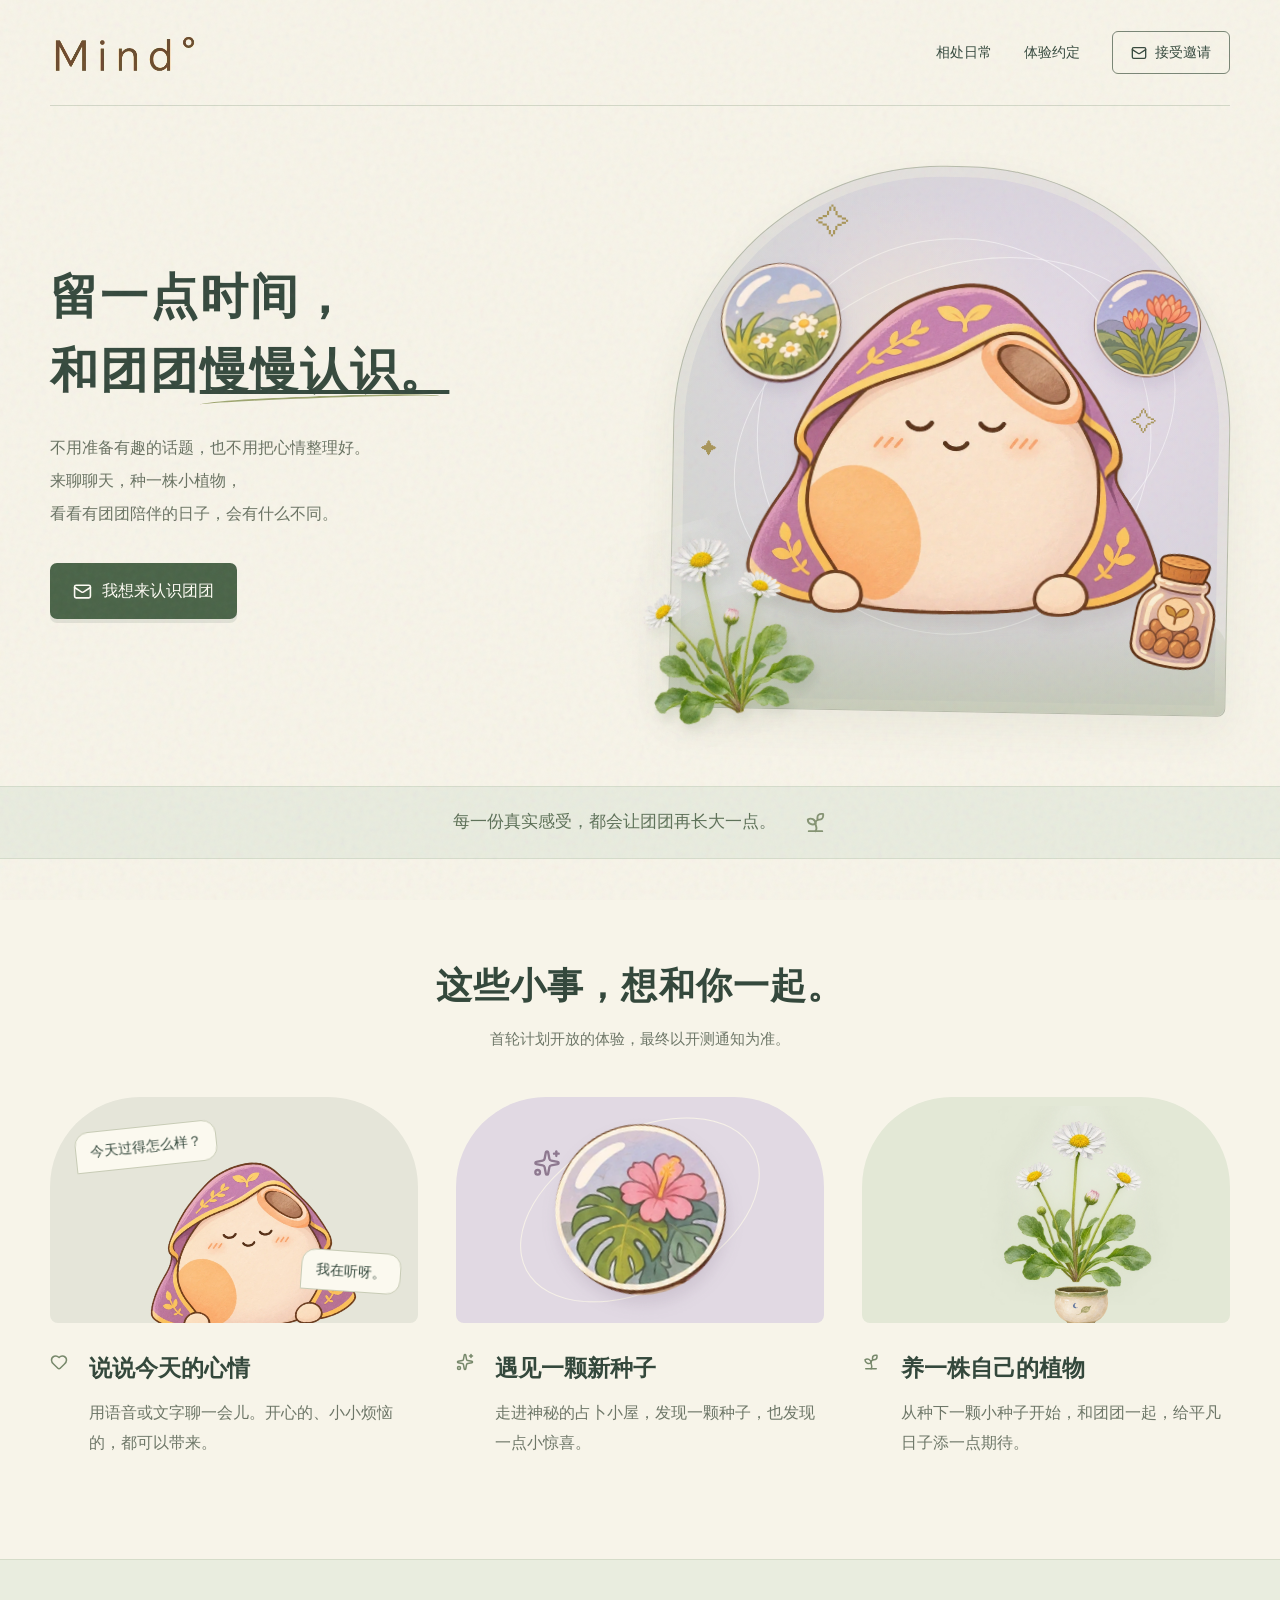
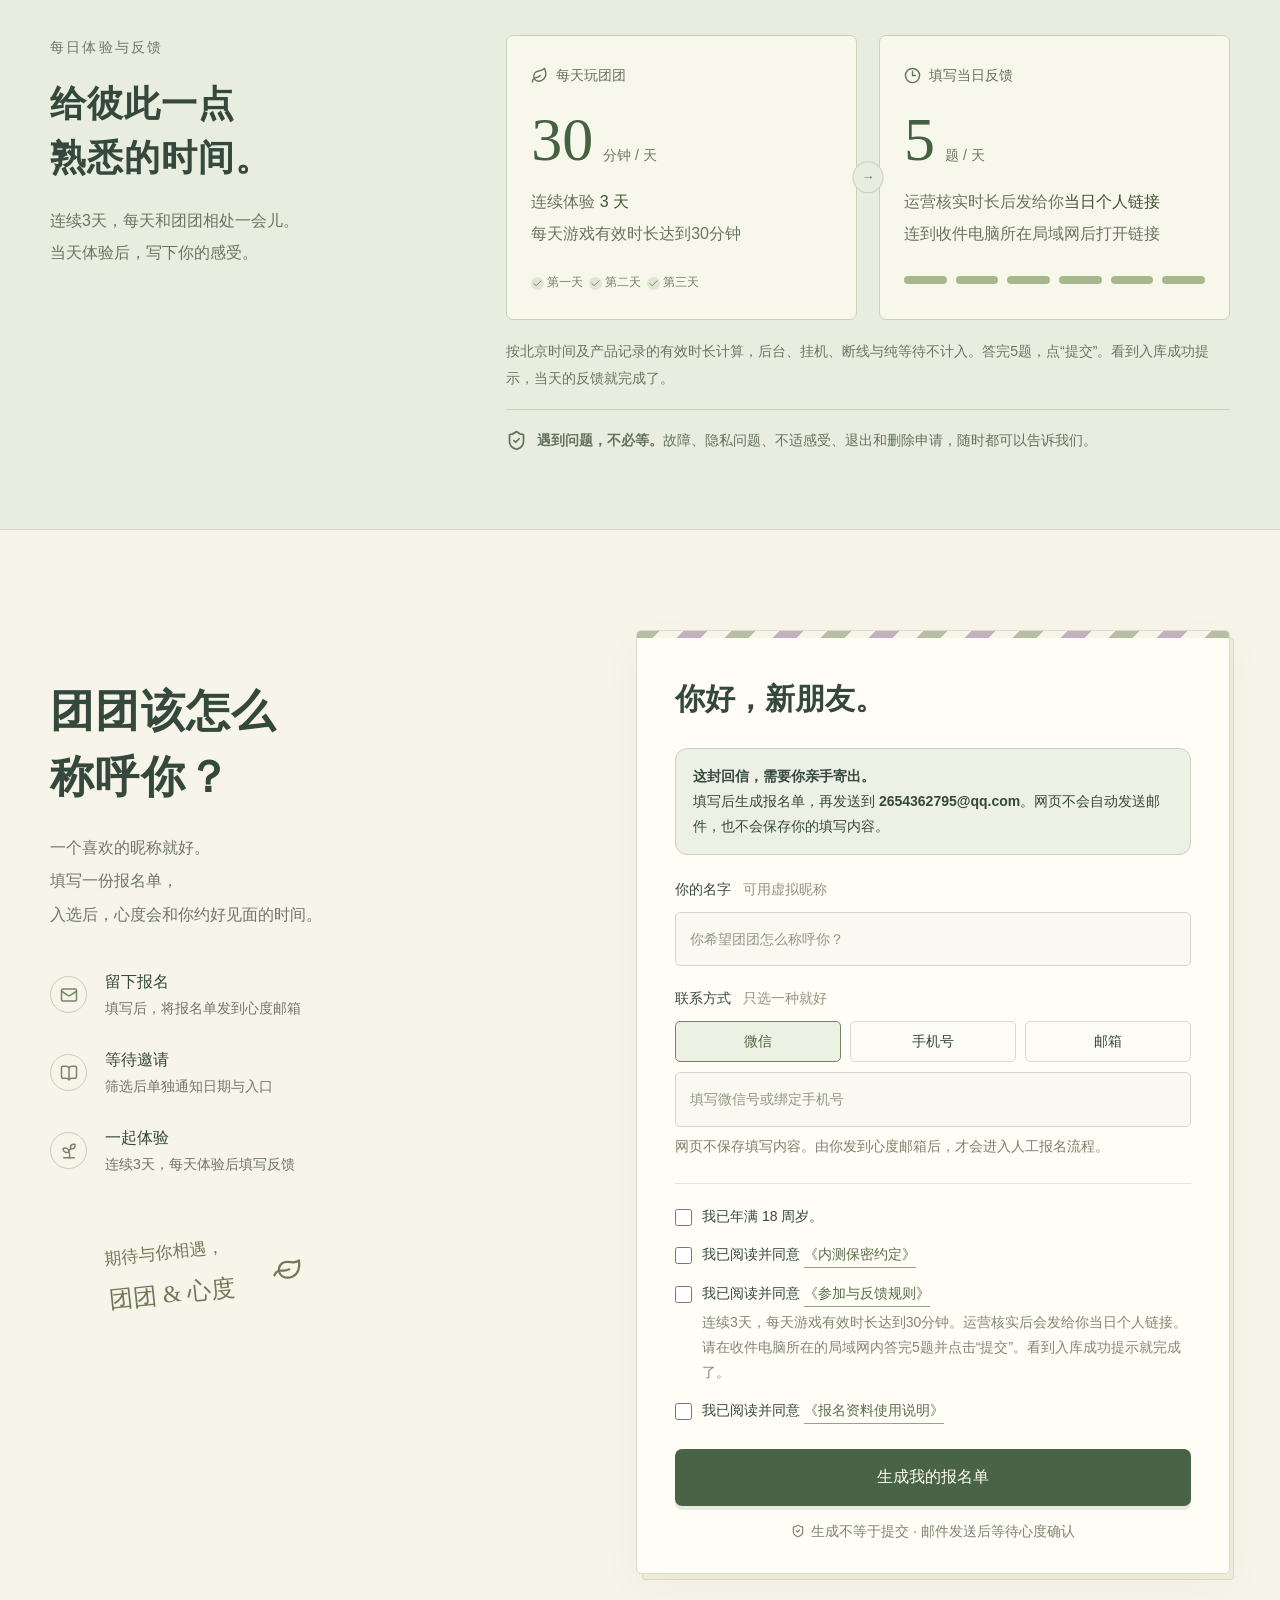
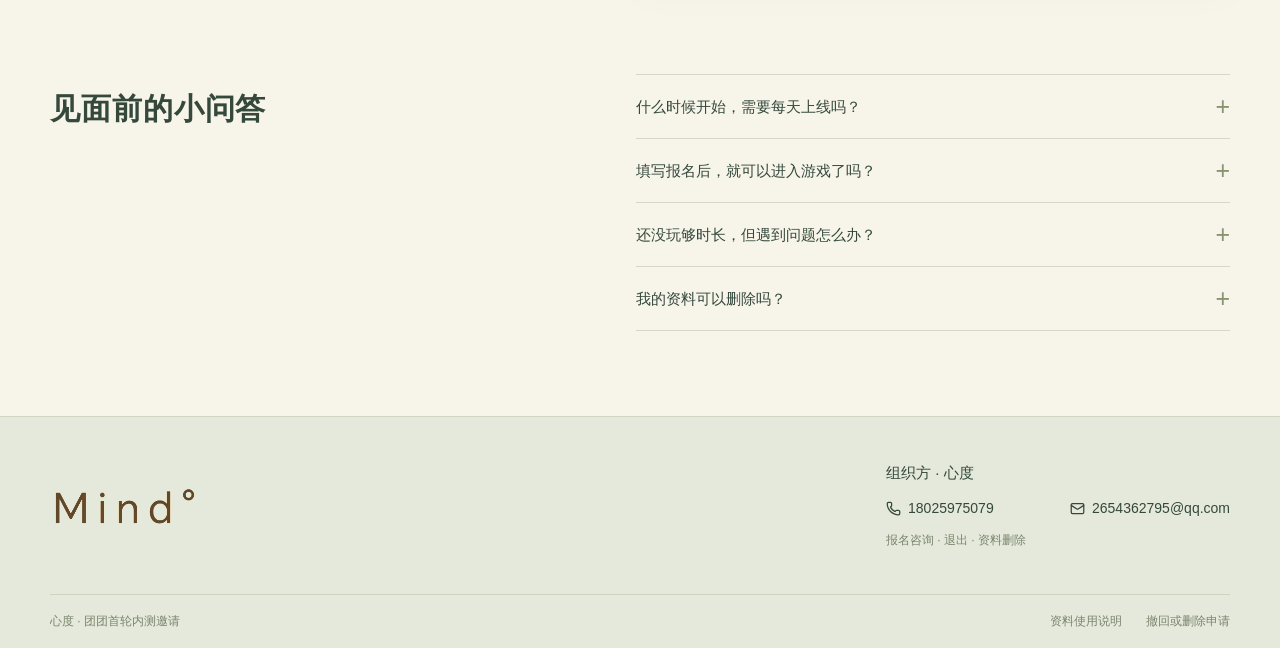
==== commit f2477c09: "更新现场局域网填答说明，停用公网反馈表" ====
--- a/index.html
+++ b/index.html
@@ -31,7 +31,7 @@
   .mind-logo img { width: 224px; left: -44px; top: -42px; }
   .hero { gap: 36px; }
 }
-</style></head><body data-visual-version="mind-clean-20261125"><div hidden=""><!--$--><!--/$--></div><a class="skip" href="#apply">跳到报名表</a><header class="site-header wrap"><a href="#" class="brand" aria-label="心度 Mind°，返回顶部"><span class="mind-logo"><img src="./art/mind-logo.jpg" width="515" height="270" alt="心度 Mind°" decoding="async"></span></a><nav><a href="#experience">相处日常</a><a href="#how">体验约定</a><a class="nav-invite" href="#apply"><svg xmlns="http://www.w3.org/2000/svg" width="16" height="16" viewbox="0 0 24 24" fill="none" stroke="currentColor" stroke-width="2" stroke-linecap="round" stroke-linejoin="round" class="lucide lucide-mail" aria-hidden="true"><path d="m22 7-8.991 5.727a2 2 0 0 1-2.009 0L2 7"></path><rect x="2" y="4" width="20" height="16" rx="2"></rect></svg> 接受邀请</a></nav></header><main><section class="hero wrap"><div class="hero-copy"><h1>留一点时间，<br>和团团<span class="underline">慢慢认识。</span></h1><p class="hero-description">不用准备有趣的话题，也不用把心情整理好。<br class="desktop-br">来聊聊天，种一株小植物，<br class="desktop-br">看看有团团陪伴的日子，会有什么不同。</p><div class="hero-actions"><a class="button primary" href="#apply"><svg xmlns="http://www.w3.org/2000/svg" width="19" height="19" viewbox="0 0 24 24" fill="none" stroke="currentColor" stroke-width="2" stroke-linecap="round" stroke-linejoin="round" class="lucide lucide-mail" aria-hidden="true"><path d="m22 7-8.991 5.727a2 2 0 0 1-2.009 0L2 7"></path><rect x="2" y="4" width="20" height="16" rx="2"></rect></svg> 我想来认识团团</a></div></div><div class="hero-art" aria-label="手绘的团团披着紫色斗篷，在植物和种子球之间微笑"><div class="art-orbit orbit-one"></div><div class="art-orbit orbit-two"></div><div class="art-moon"></div><span class="art-star star-one">✧</span><span class="art-star star-two">✧</span><span class="art-star star-three">✦</span><img class="art-bubble bubble-one" src="./art/meadow.png" alt=""><img class="art-bubble bubble-two" src="./art/cape.webp" alt=""><img class="art-mascot" src="./art/tuantuan.webp" alt="团团，闭眼微笑的圆滚滚小伙伴" fetchpriority="high"><img class="art-flower" src="./art/daisy.webp" alt=""><img class="art-jar" src="./art/jar.webp" alt="装着小种子的玻璃瓶"></div></section><div class="ribbon"><div class="wrap"><span>每一份真实感受，都会让团团再长大一点。</span><svg xmlns="http://www.w3.org/2000/svg" width="23" height="23" viewbox="0 0 24 24" fill="none" stroke="currentColor" stroke-width="2" stroke-linecap="round" stroke-linejoin="round" class="lucide lucide-sprout" aria-hidden="true"><path d="M14 9.536V7a4 4 0 0 1 4-4h1.5a.5.5 0 0 1 .5.5V5a4 4 0 0 1-4 4 4 4 0 0 0-4 4c0 2 1 3 1 5a5 5 0 0 1-1 3"></path><path d="M4 9a5 5 0 0 1 8 4 5 5 0 0 1-8-4"></path><path d="M5 21h14"></path></svg></div></div><section class="experience wrap section" id="experience"><div class="section-heading"><h2>这些小事，想和你一起。</h2><p>首轮计划开放的体验，最终以开测通知为准。</p></div><div class="experience-list"><article><div class="experience-visual chat-visual"><div class="chat-cloud cloud-left">今天过得怎么样？</div><img src="./art/tuantuan.webp" alt="微笑着倾听的团团" loading="lazy"><span class="chat-cloud cloud-right">我在听呀。</span></div><div class="experience-copy"><span class="mini-icon"><svg xmlns="http://www.w3.org/2000/svg" width="18" height="18" viewbox="0 0 24 24" fill="none" stroke="currentColor" stroke-width="2" stroke-linecap="round" stroke-linejoin="round" class="lucide lucide-heart" aria-hidden="true"><path d="M2 9.5a5.5 5.5 0 0 1 9.591-3.676.56.56 0 0 0 .818 0A5.49 5.49 0 0 1 22 9.5c0 2.29-1.5 4-3 5.5l-5.492 5.313a2 2 0 0 1-3 .019L5 15c-1.5-1.5-3-3.2-3-5.5"></path></svg></span><h3>说说今天的心情</h3><p>用语音或文字聊一会儿。开心的、小小烦恼的，都可以带来。</p></div></article><article><div class="experience-visual seed-visual"><div class="seed-ring"></div><img src="./art/tropical.png" alt="手绘花朵种子球" loading="lazy"><svg xmlns="http://www.w3.org/2000/svg" width="28" height="28" viewbox="0 0 24 24" fill="none" stroke="currentColor" stroke-width="2" stroke-linecap="round" stroke-linejoin="round" class="lucide lucide-sparkles seed-spark" aria-hidden="true"><path d="M11.017 2.814a1 1 0 0 1 1.966 0l1.051 5.558a2 2 0 0 0 1.594 1.594l5.558 1.051a1 1 0 0 1 0 1.966l-5.558 1.051a2 2 0 0 0-1.594 1.594l-1.051 5.558a1 1 0 0 1-1.966 0l-1.051-5.558a2 2 0 0 0-1.594-1.594l-5.558-1.051a1 1 0 0 1 0-1.966l5.558-1.051a2 2 0 0 0 1.594-1.594z"></path><path d="M20 2v4"></path><path d="M22 4h-4"></path><circle cx="4" cy="20" r="2"></circle></svg></div><div class="experience-copy"><span class="mini-icon"><svg xmlns="http://www.w3.org/2000/svg" width="18" height="18" viewbox="0 0 24 24" fill="none" stroke="currentColor" stroke-width="2" stroke-linecap="round" stroke-linejoin="round" class="lucide lucide-sparkles" aria-hidden="true"><path d="M11.017 2.814a1 1 0 0 1 1.966 0l1.051 5.558a2 2 0 0 0 1.594 1.594l5.558 1.051a1 1 0 0 1 0 1.966l-5.558 1.051a2 2 0 0 0-1.594 1.594l-1.051 5.558a1 1 0 0 1-1.966 0l-1.051-5.558a2 2 0 0 0-1.594-1.594l-5.558-1.051a1 1 0 0 1 0-1.966l5.558-1.051a2 2 0 0 0 1.594-1.594z"></path><path d="M20 2v4"></path><path d="M22 4h-4"></path><circle cx="4" cy="20" r="2"></circle></svg></span><h3>遇见一颗新种子</h3><p>走进神秘的占卜小屋，发现一颗种子，也发现一点小惊喜。</p></div></article><article><div class="experience-visual grow-visual"><img src="./art/daisy.webp" alt="手绘小雏菊" loading="lazy"><img class="plant-pot" src="./art/pot.webp" alt="" loading="lazy"></div><div class="experience-copy"><span class="mini-icon"><svg xmlns="http://www.w3.org/2000/svg" width="18" height="18" viewbox="0 0 24 24" fill="none" stroke="currentColor" stroke-width="2" stroke-linecap="round" stroke-linejoin="round" class="lucide lucide-sprout" aria-hidden="true"><path d="M14 9.536V7a4 4 0 0 1 4-4h1.5a.5.5 0 0 1 .5.5V5a4 4 0 0 1-4 4 4 4 0 0 0-4 4c0 2 1 3 1 5a5 5 0 0 1-1 3"></path><path d="M4 9a5 5 0 0 1 8 4 5 5 0 0 1-8-4"></path><path d="M5 21h14"></path></svg></span><h3>养一株自己的植物</h3><p>从种下一颗小种子开始，和团团一起，给平凡日子添一点期待。</p></div></article></div></section><section class="time-section" id="how"><div class="wrap time-layout"><div class="time-intro"><span class="eyebrow">每日体验与反馈</span><h2>给彼此一点<br>熟悉的时间。</h2><p>连续3天，每天和团团相处一会儿。<br>当天体验后，写下你的感受。</p></div><div class="time-details"><div class="time-options"><article><span class="option-label"><svg xmlns="http://www.w3.org/2000/svg" width="17" height="17" viewbox="0 0 24 24" fill="none" stroke="currentColor" stroke-width="2" stroke-linecap="round" stroke-linejoin="round" class="lucide lucide-leaf" aria-hidden="true"><path d="M11 20A7 7 0 0 1 9.8 6.1C15.5 5 17 4.48 19 2c1 2 2 4.18 2 8 0 5.5-4.78 10-10 10Z"></path><path d="M2 21c0-3 1.85-5.36 5.08-6C9.5 14.52 12 13 13 12"></path></svg> 每天玩团团</span><div class="time-number"><b>30</b><span>分钟 / 天</span></div><p>连续体验 <strong>3 天</strong><br>每天游戏有效时长达到30分钟</p><div class="day-markers"><span><svg xmlns="http://www.w3.org/2000/svg" width="13" height="13" viewbox="0 0 24 24" fill="none" stroke="currentColor" stroke-width="2" stroke-linecap="round" stroke-linejoin="round" class="lucide lucide-check" aria-hidden="true"><path d="M20 6 9 17l-5-5"></path></svg> 第一天</span><span><svg xmlns="http://www.w3.org/2000/svg" width="13" height="13" viewbox="0 0 24 24" fill="none" stroke="currentColor" stroke-width="2" stroke-linecap="round" stroke-linejoin="round" class="lucide lucide-check" aria-hidden="true"><path d="M20 6 9 17l-5-5"></path></svg> 第二天</span><span><svg xmlns="http://www.w3.org/2000/svg" width="13" height="13" viewbox="0 0 24 24" fill="none" stroke="currentColor" stroke-width="2" stroke-linecap="round" stroke-linejoin="round" class="lucide lucide-check" aria-hidden="true"><path d="M20 6 9 17l-5-5"></path></svg> 第三天</span></div></article><span class="or-label">→</span><article><span class="option-label"><svg xmlns="http://www.w3.org/2000/svg" width="17" height="17" viewbox="0 0 24 24" fill="none" stroke="currentColor" stroke-width="2" stroke-linecap="round" stroke-linejoin="round" class="lucide lucide-clock3 lucide-clock-3" aria-hidden="true"><circle cx="12" cy="12" r="10"></circle><path d="M12 6v6h4"></path></svg> 填写当日反馈</span><div class="time-number"><b>5</b><span>题 / 天</span></div><p>团队核实时长后发放<strong>当日个人反馈入口</strong><br>请通过入口在网站上作答</p><div class="time-dots" aria-hidden="true"><i></i><i></i><i></i><i></i><i></i><i></i></div></article></div><p class="time-footnote">按北京时间及产品记录的有效时长计算，后台、挂机、断线与纯等待不计入。每日反馈由心度邮箱 2654362795@qq.com 接收。</p><div class="gentle-note"><svg xmlns="http://www.w3.org/2000/svg" width="21" height="21" viewbox="0 0 24 24" fill="none" stroke="currentColor" stroke-width="2" stroke-linecap="round" stroke-linejoin="round" class="lucide lucide-shield-check" aria-hidden="true"><path d="M20 13c0 5-3.5 7.5-7.66 8.95a1 1 0 0 1-.67-.01C7.5 20.5 4 18 4 13V6a1 1 0 0 1 1-1c2 0 4.5-1.2 6.24-2.72a1.17 1.17 0 0 1 1.52 0C14.51 3.81 17 5 19 5a1 1 0 0 1 1 1z"></path><path d="m9 12 2 2 4-4"></path></svg><p><strong>遇到问题，不必等。</strong>故障、隐私问题、不适感受、退出和删除申请，随时都可以告诉我们。</p></div></div></div></section><section class="apply-section wrap section" id="apply"><div class="apply-letter"><h2>团团该怎么<br>称呼你？</h2><p>一个喜欢的昵称就好。<br>填写一份报名单，<br>入选后，心度会和你约好见面的时间。</p><div class="letter-process"><div><span><svg xmlns="http://www.w3.org/2000/svg" width="18" height="18" viewbox="0 0 24 24" fill="none" stroke="currentColor" stroke-width="2" stroke-linecap="round" stroke-linejoin="round" class="lucide lucide-mail" aria-hidden="true"><path d="m22 7-8.991 5.727a2 2 0 0 1-2.009 0L2 7"></path><rect x="2" y="4" width="20" height="16" rx="2"></rect></svg></span><p><strong>留下报名</strong><small>填写后，将报名单发到心度邮箱</small></p></div><div><span><svg xmlns="http://www.w3.org/2000/svg" width="18" height="18" viewbox="0 0 24 24" fill="none" stroke="currentColor" stroke-width="2" stroke-linecap="round" stroke-linejoin="round" class="lucide lucide-book-open" aria-hidden="true"><path d="M12 5v16"></path><path d="M20.001 19A2 2 0 0022 17V5a2 2 0 00-1.999-2L16 3.002A5 5 0 0012 5a5 5 0 00-4-2H4a2 2 0 00-2 2v12a2 2 0 001.999 2H8a5 5 0 014 2 5 5 0 014-2z"></path></svg></span><p><strong>等待邀请</strong><small>筛选后单独通知日期与入口</small></p></div><div><span><svg xmlns="http://www.w3.org/2000/svg" width="18" height="18" viewbox="0 0 24 24" fill="none" stroke="currentColor" stroke-width="2" stroke-linecap="round" stroke-linejoin="round" class="lucide lucide-sprout" aria-hidden="true"><path d="M14 9.536V7a4 4 0 0 1 4-4h1.5a.5.5 0 0 1 .5.5V5a4 4 0 0 1-4 4 4 4 0 0 0-4 4c0 2 1 3 1 5a5 5 0 0 1-1 3"></path><path d="M4 9a5 5 0 0 1 8 4 5 5 0 0 1-8-4"></path><path d="M5 21h14"></path></svg></span><p><strong>一起体验</strong><small>连续3天，每天体验后填写反馈</small></p></div></div><div class="signature">期待与你相遇，<br><span>团团 &amp; 心度</span><svg xmlns="http://www.w3.org/2000/svg" width="27" height="27" viewbox="0 0 24 24" fill="none" stroke="currentColor" stroke-width="2" stroke-linecap="round" stroke-linejoin="round" class="lucide lucide-leaf" aria-hidden="true"><path d="M11 20A7 7 0 0 1 9.8 6.1C15.5 5 17 4.48 19 2c1 2 2 4.18 2 8 0 5.5-4.78 10-10 10Z"></path><path d="M2 21c0-3 1.85-5.36 5.08-6C9.5 14.52 12 13 13 12"></path></svg></div></div><div class="application-card"><div class="card-paper-edge"></div><form method="post" action="#"><div class="form-title"><div><h3>你好，新朋友。</h3></div></div><div class="mail-note"><strong>这封回信，需要你亲手寄出。</strong><br>填写后生成报名单，再发送到 <strong>2654362795@qq.com</strong>。网页不会自动发送邮件，也不会保存你的填写内容。</div><label class="field-label" for="nickname">你的名字 <span>可用虚拟昵称</span></label><input id="nickname" autocomplete="nickname" maxlength="24" required="" placeholder="你希望团团怎么称呼你？" name="nickname"><label class="field-label" for="contact">联系方式 <span>只选一种就好</span></label><fieldset class="contact-method"><legend class="sr-only">联系你的方式</legend><label class="selected"><input type="radio" name="contactMethod" checked value="wechat">微信</label><label class=""><input type="radio" name="contactMethod" value="phone">手机号</label><label class=""><input type="radio" name="contactMethod" value="email">邮箱</label></fieldset><input id="contact" type="text" autocomplete="off" maxlength="120" required="" placeholder="填写微信号或绑定手机号" name="contact"><p class="input-hint">网页不保存填写内容。由你发到心度邮箱后，才会进入人工报名流程。</p><div class="honey" aria-hidden="true"><label>网站<input tabindex="-1" autocomplete="off" name="website"></label></div><div class="agreements"><label class="check-row"><input type="checkbox" required="" name="adult"><span>我已年满 18 周岁。</span></label><div class="check-row"><input aria-label="同意保密约定" id="nda" type="checkbox" required="" name="nda"><span><label for="nda">我已阅读并同意 </label><button type="button">《内测保密约定》</button></span></div><div class="check-row"><input aria-label="同意参加与反馈规则" id="rules" type="checkbox" required="" name="rules"><span><label for="rules">我已阅读并同意 </label><button type="button">《参加与反馈规则》</button><small>连续3天，每天游戏有效时长达到30分钟。团队核实后发放当日个人反馈入口，每天在网站填写5题。</small></span></div><div class="check-row"><input aria-label="同意报名资料使用说明" id="privacy" type="checkbox" required="" name="privacy"><span><label for="privacy">我已阅读并同意 </label><button type="button">《报名资料使用说明》</button></span></div></div><button class="button primary wide" type="submit" disabled>生成我的报名单</button><p class="form-bottom"><svg xmlns="http://www.w3.org/2000/svg" width="14" height="14" viewbox="0 0 24 24" fill="none" stroke="currentColor" stroke-width="2" stroke-linecap="round" stroke-linejoin="round" class="lucide lucide-shield-check" aria-hidden="true"><path d="M20 13c0 5-3.5 7.5-7.66 8.95a1 1 0 0 1-.67-.01C7.5 20.5 4 18 4 13V6a1 1 0 0 1 1-1c2 0 4.5-1.2 6.24-2.72a1.17 1.17 0 0 1 1.52 0C14.51 3.81 17 5 19 5a1 1 0 0 1 1 1z"></path><path d="m9 12 2 2 4-4"></path></svg> 生成不等于提交 · 邮件发送后等待心度确认</p><noscript><p class="mail-note">请启用 JavaScript 生成报名单，或直接联系心度邮箱咨询。</p></noscript></form><section id="mail-result" class="mail-result" hidden aria-live="polite"><span class="eyebrow">报名单准备好啦 · 尚未发送</span><h3 tabindex="-1">最后一步，把回信寄给心度。</h3><p>先下载完整报名单，再打开邮箱，把文件作为附件发送。也可以复制全文，粘贴到邮件正文中。</p><p class="mail-id">人工核对编号 <span data-mail-id></span></p><button type="button" class="button primary wide" data-download>下载完整报名单</button><div class="mail-secondary"><a class="text-link" data-email>打开邮箱发送</a><button type="button" class="text-link" data-copy>复制报名单全文</button></div><p>收件邮箱 <strong>2654362795@qq.com</strong>。发送后请等待心度人工确认，生成报名单不代表已提交或入选。</p><p>若按钮没有唤起邮箱，请在常用邮件应用中新建邮件，将报名单发送到上述地址。</p><p role="status" data-copy-status></p><details><summary>查看报名单全文</summary><textarea aria-label="完整报名单" readonly></textarea></details></section></div></section><section class="faq wrap"><div><h2>见面前的小问答</h2></div><div class="faq-list"><details><summary>什么时候开始，需要每天上线吗？<span class="faq-plus">+</span></summary><p>开测日期在筛选后单独通知。请连续体验3天，每天的游戏有效时长须达到30分钟。心度团队核实当天时长后，会把当日个人反馈入口发给你。请在网站上填写当天的5道题，反馈由心度邮箱 2654362795@qq.com 接收。</p></details><details><summary>填写报名后，就可以进入游戏了吗？<span class="faq-plus">+</span></summary><p>还需要等待心度筛选和发放个人邀请。正式体验入口及账号资格会单独提供，请勿转让或分享账号。</p></details><details><summary>还没玩够时长，但遇到问题怎么办？<span class="faq-plus">+</span></summary><p>随时联系我们。故障、隐私问题、不适、退出和删除申请不设时长门槛，无需继续使用来凑时长。</p></details><details><summary>我的资料可以删除吗？<span class="faq-plus">+</span></summary><p>可以。请通过原联系方式向2654362795@qq.com发送撤回或删除申请，或拨打18025975079联系心度。网页不保存报名记录，心度会人工处理收到的邮件资料。</p></details></div></section></main><footer class="footer"><div class="wrap footer-main"><div class="footer-brand"><a href="#" class="mind-logo" aria-label="心度 Mind°，返回顶部"><img src="./art/mind-logo.jpg" width="515" height="270" alt="心度 Mind°" decoding="async"></a></div><div class="footer-contact"><span>组织方 · 心度</span><a href="tel:18025975079"><svg xmlns="http://www.w3.org/2000/svg" width="15" height="15" viewbox="0 0 24 24" fill="none" stroke="currentColor" stroke-width="2" stroke-linecap="round" stroke-linejoin="round" class="lucide lucide-phone" aria-hidden="true"><path d="M13.832 16.568a1 1 0 0 0 1.213-.303l.355-.465A2 2 0 0 1 17 15h3a2 2 0 0 1 2 2v3a2 2 0 0 1-2 2A18 18 0 0 1 2 4a2 2 0 0 1 2-2h3a2 2 0 0 1 2 2v3a2 2 0 0 1-.8 1.6l-.468.351a1 1 0 0 0-.292 1.233 14 14 0 0 0 6.392 6.384"></path></svg> 18025975079</a><a href="mailto:2654362795@qq.com"><svg xmlns="http://www.w3.org/2000/svg" width="15" height="15" viewbox="0 0 24 24" fill="none" stroke="currentColor" stroke-width="2" stroke-linecap="round" stroke-linejoin="round" class="lucide lucide-mail" aria-hidden="true"><path d="m22 7-8.991 5.727a2 2 0 0 1-2.009 0L2 7"></path><rect x="2" y="4" width="20" height="16" rx="2"></rect></svg> 2654362795@qq.com</a><small>报名咨询 · 退出 · 资料删除</small></div></div><div class="wrap footer-bottom"><span>心度 · 团团首轮内测邀请</span><div><button>资料使用说明</button><a href="mailto:2654362795@qq.com?subject=%E5%9B%A2%E5%9B%A2%E5%86%85%E6%B5%8B%E6%8A%A5%E5%90%8D%E8%B5%84%E6%96%99%E7%94%B3%E8%AF%B7">撤回或删除申请</a></div></div></footer><dialog class="agreement-dialog"><div class="dialog-header"><span>心度 · 团团内测</span><button aria-label="关闭协议"><svg xmlns="http://www.w3.org/2000/svg" width="24" height="24" viewbox="0 0 24 24" fill="none" stroke="currentColor" stroke-width="2" stroke-linecap="round" stroke-linejoin="round" class="lucide lucide-x" aria-hidden="true"><path d="M18 6 6 18"></path><path d="m6 6 12 12"></path></svg></button></div></dialog><!--$--><!--/$--><script>window.TUANTUAN_INVITATION={"version": "2026-11-28.mail.1", "email": "2654362795@qq.com", "agreements": {"nda": {"title": "团团内测保密约定", "sections": [["一起守护尚未公开的小世界", "本次测试由心度组织。本约定适用于你在获邀后接触到的未公开游戏画面、玩法、美术、音效、版本文档和内测群中的内部资料。心度已公开的信息、你合法从其他渠道获得的信息和独立创作的内容不在此范围内。本邀请页可分享给希望报名的朋友。"], ["可以反馈，请不要公开传播", "未经心度书面许可，请不要将保密内容发布到朋友圈、社交平台，进行直播，转发给未获授权的人，或上传至未经允许的第三方平台和AI工具。请勿转让测试账号、邀请码或资格。你可以向指定工作人员私密提交必要的问题截图和片段，保留水印并遮去他人信息。"], ["保密持续多久", "对于每项未公开内容，保密至心度正式公开该内容或你确认本约定之日起12个月，以先到者为准。退出或测试结束不提前解除尚未到期的义务。个人隐私仍受相应规则保护。"], ["如果误发或账号被他人使用", "请通过18025975079或2654362795@qq.com联系心度，停止传播并协助处理。心度可以临时暂停资格并核实情况，确认违规后取消资格，并按照适用法律及有效约定处理责任。你有权获得说明并提出异议，不因水印线索被直接认定违规。"], ["你的真实意见同样重要", "欢迎如实提出负面体验。此约定不限制依法投诉、举报或向有关机关提供必要证据，也不包含录屏、额外留存录音、研究或宣传授权。需要额外授权的事项将另行说明并征求同意。"]]}, "rules": {"title": "内测参加与反馈规则", "sections": [["先认识，再邀请", "本轮拟邀请8–10位年满18周岁的玩家免费体验，体验期为连续3天，具体日期及设备要求由心度在入选后通知。报名不等于获得资格，不收报名费。补贴尚未在本页承诺，若设置将另行告知。"], ["每天体验后填写反馈", "连续3天，每天的游戏有效时长须达到30分钟。心度团队核实当天时长后，会把当日个人反馈入口发给你。请每天通过该入口在网站上填写5道题，反馈由心度邮箱 2654362795@qq.com 接收。以北京时间划分自然日，后台、挂机、断线与纯等待时间不计入。由产品服务器记录，报名页不计游戏时长。"], ["这些反馈不必等待", "故障、隐私问题、不适感受、退出和资料删除申请随时可提交，不受体验时长限制。你可以随时停止体验，无需为凑时长继续使用。"], ["这仍是一个在成长的版本", "测试拟开放语音与文字陪伴、场景体验、种子占卜和植物养成，最终范围以开测通知为准。功能可能调整或暂停，测试进度不承诺迁移到正式版；涉及清档会提前通知。测试巧思不涉及真实支付。"], ["照顾好自己", "团团提供日常陪伴体验，不提供医疗诊断或治疗。请勿在报名中填写身份证件、病史或私人聊天内容。实际语音、聊天和记忆功能的数据处理会在产品中另行告知。"]]}, "privacy": {"title": "报名资料使用说明", "sections": [["谁会收到报名资料", "心度负责本次报名。仅需填写昵称（可用虚拟名字）和一种联系方式，并分别确认成年条件、保密约定、参加规则及本说明。请勿填写身份证、病史或私人聊天内容。"], ["先生成，再由你发送", "本页只在当前浏览器内生成报名单，不会自动发送邮件，也不会把填写内容保存到网站服务器、浏览器缓存或本地存储。由你下载文件或复制全文，使用自己的邮箱发送到2654362795@qq.com后，心度才会收到资料。生成报名单不代表报名已提交，请等待心度人工确认。"], ["谁能看见，用在哪里", "心度收到的昵称、联系方式、成年及协议确认内容、协议版本、报名单编号和邮件收件时间，仅用于本次内测筛选、联系及核对确认记录。只向获授权的心度工作人员开放，不公开名单，不用于广告或营销。报名单中的生成时间来自填写者设备，实际收件以邮件记录为准。"], ["托管与邮箱", "邀请网页及公开美术素材由GitHub Pages托管，托管方会进行提供网页所需的网络与安全处理。你填写的报名内容不会发送到GitHub。发送邮件时，由你使用的邮箱服务及心度的QQ邮箱服务处理邮件内容。本页不设置广告追踪。"], ["保存与退出", "心度按收到报名邮件后30日的期限管理资料，人工清理邮件和下载的副本。你可以通过原联系方式申请查看、更正、撤回或删除；请写明昵称或报名单编号便于核对。此页没有在线报名数据库或自动撤回入口。你自己下载的文件与已发送邮件由你自行管理。测试产品内的数据处理另行说明。"], ["如何联系", "咨询、退出和资料申请可拨打18025975079，或发送邮件至2654362795@qq.com。不同意本说明则不要发送报名单，仍可浏览本邀请页。"]]}}};
+</style></head><body data-visual-version="mind-clean-20261125"><div hidden=""><!--$--><!--/$--></div><a class="skip" href="#apply">跳到报名表</a><header class="site-header wrap"><a href="#" class="brand" aria-label="心度 Mind°，返回顶部"><span class="mind-logo"><img src="./art/mind-logo.jpg" width="515" height="270" alt="心度 Mind°" decoding="async"></span></a><nav><a href="#experience">相处日常</a><a href="#how">体验约定</a><a class="nav-invite" href="#apply"><svg xmlns="http://www.w3.org/2000/svg" width="16" height="16" viewbox="0 0 24 24" fill="none" stroke="currentColor" stroke-width="2" stroke-linecap="round" stroke-linejoin="round" class="lucide lucide-mail" aria-hidden="true"><path d="m22 7-8.991 5.727a2 2 0 0 1-2.009 0L2 7"></path><rect x="2" y="4" width="20" height="16" rx="2"></rect></svg> 接受邀请</a></nav></header><main><section class="hero wrap"><div class="hero-copy"><h1>留一点时间，<br>和团团<span class="underline">慢慢认识。</span></h1><p class="hero-description">不用准备有趣的话题，也不用把心情整理好。<br class="desktop-br">来聊聊天，种一株小植物，<br class="desktop-br">看看有团团陪伴的日子，会有什么不同。</p><div class="hero-actions"><a class="button primary" href="#apply"><svg xmlns="http://www.w3.org/2000/svg" width="19" height="19" viewbox="0 0 24 24" fill="none" stroke="currentColor" stroke-width="2" stroke-linecap="round" stroke-linejoin="round" class="lucide lucide-mail" aria-hidden="true"><path d="m22 7-8.991 5.727a2 2 0 0 1-2.009 0L2 7"></path><rect x="2" y="4" width="20" height="16" rx="2"></rect></svg> 我想来认识团团</a></div></div><div class="hero-art" aria-label="手绘的团团披着紫色斗篷，在植物和种子球之间微笑"><div class="art-orbit orbit-one"></div><div class="art-orbit orbit-two"></div><div class="art-moon"></div><span class="art-star star-one">✧</span><span class="art-star star-two">✧</span><span class="art-star star-three">✦</span><img class="art-bubble bubble-one" src="./art/meadow.png" alt=""><img class="art-bubble bubble-two" src="./art/cape.webp" alt=""><img class="art-mascot" src="./art/tuantuan.webp" alt="团团，闭眼微笑的圆滚滚小伙伴" fetchpriority="high"><img class="art-flower" src="./art/daisy.webp" alt=""><img class="art-jar" src="./art/jar.webp" alt="装着小种子的玻璃瓶"></div></section><div class="ribbon"><div class="wrap"><span>每一份真实感受，都会让团团再长大一点。</span><svg xmlns="http://www.w3.org/2000/svg" width="23" height="23" viewbox="0 0 24 24" fill="none" stroke="currentColor" stroke-width="2" stroke-linecap="round" stroke-linejoin="round" class="lucide lucide-sprout" aria-hidden="true"><path d="M14 9.536V7a4 4 0 0 1 4-4h1.5a.5.5 0 0 1 .5.5V5a4 4 0 0 1-4 4 4 4 0 0 0-4 4c0 2 1 3 1 5a5 5 0 0 1-1 3"></path><path d="M4 9a5 5 0 0 1 8 4 5 5 0 0 1-8-4"></path><path d="M5 21h14"></path></svg></div></div><section class="experience wrap section" id="experience"><div class="section-heading"><h2>这些小事，想和你一起。</h2><p>首轮计划开放的体验，最终以开测通知为准。</p></div><div class="experience-list"><article><div class="experience-visual chat-visual"><div class="chat-cloud cloud-left">今天过得怎么样？</div><img src="./art/tuantuan.webp" alt="微笑着倾听的团团" loading="lazy"><span class="chat-cloud cloud-right">我在听呀。</span></div><div class="experience-copy"><span class="mini-icon"><svg xmlns="http://www.w3.org/2000/svg" width="18" height="18" viewbox="0 0 24 24" fill="none" stroke="currentColor" stroke-width="2" stroke-linecap="round" stroke-linejoin="round" class="lucide lucide-heart" aria-hidden="true"><path d="M2 9.5a5.5 5.5 0 0 1 9.591-3.676.56.56 0 0 0 .818 0A5.49 5.49 0 0 1 22 9.5c0 2.29-1.5 4-3 5.5l-5.492 5.313a2 2 0 0 1-3 .019L5 15c-1.5-1.5-3-3.2-3-5.5"></path></svg></span><h3>说说今天的心情</h3><p>用语音或文字聊一会儿。开心的、小小烦恼的，都可以带来。</p></div></article><article><div class="experience-visual seed-visual"><div class="seed-ring"></div><img src="./art/tropical.png" alt="手绘花朵种子球" loading="lazy"><svg xmlns="http://www.w3.org/2000/svg" width="28" height="28" viewbox="0 0 24 24" fill="none" stroke="currentColor" stroke-width="2" stroke-linecap="round" stroke-linejoin="round" class="lucide lucide-sparkles seed-spark" aria-hidden="true"><path d="M11.017 2.814a1 1 0 0 1 1.966 0l1.051 5.558a2 2 0 0 0 1.594 1.594l5.558 1.051a1 1 0 0 1 0 1.966l-5.558 1.051a2 2 0 0 0-1.594 1.594l-1.051 5.558a1 1 0 0 1-1.966 0l-1.051-5.558a2 2 0 0 0-1.594-1.594l-5.558-1.051a1 1 0 0 1 0-1.966l5.558-1.051a2 2 0 0 0 1.594-1.594z"></path><path d="M20 2v4"></path><path d="M22 4h-4"></path><circle cx="4" cy="20" r="2"></circle></svg></div><div class="experience-copy"><span class="mini-icon"><svg xmlns="http://www.w3.org/2000/svg" width="18" height="18" viewbox="0 0 24 24" fill="none" stroke="currentColor" stroke-width="2" stroke-linecap="round" stroke-linejoin="round" class="lucide lucide-sparkles" aria-hidden="true"><path d="M11.017 2.814a1 1 0 0 1 1.966 0l1.051 5.558a2 2 0 0 0 1.594 1.594l5.558 1.051a1 1 0 0 1 0 1.966l-5.558 1.051a2 2 0 0 0-1.594 1.594l-1.051 5.558a1 1 0 0 1-1.966 0l-1.051-5.558a2 2 0 0 0-1.594-1.594l-5.558-1.051a1 1 0 0 1 0-1.966l5.558-1.051a2 2 0 0 0 1.594-1.594z"></path><path d="M20 2v4"></path><path d="M22 4h-4"></path><circle cx="4" cy="20" r="2"></circle></svg></span><h3>遇见一颗新种子</h3><p>走进神秘的占卜小屋，发现一颗种子，也发现一点小惊喜。</p></div></article><article><div class="experience-visual grow-visual"><img src="./art/daisy.webp" alt="手绘小雏菊" loading="lazy"><img class="plant-pot" src="./art/pot.webp" alt="" loading="lazy"></div><div class="experience-copy"><span class="mini-icon"><svg xmlns="http://www.w3.org/2000/svg" width="18" height="18" viewbox="0 0 24 24" fill="none" stroke="currentColor" stroke-width="2" stroke-linecap="round" stroke-linejoin="round" class="lucide lucide-sprout" aria-hidden="true"><path d="M14 9.536V7a4 4 0 0 1 4-4h1.5a.5.5 0 0 1 .5.5V5a4 4 0 0 1-4 4 4 4 0 0 0-4 4c0 2 1 3 1 5a5 5 0 0 1-1 3"></path><path d="M4 9a5 5 0 0 1 8 4 5 5 0 0 1-8-4"></path><path d="M5 21h14"></path></svg></span><h3>养一株自己的植物</h3><p>从种下一颗小种子开始，和团团一起，给平凡日子添一点期待。</p></div></article></div></section><section class="time-section" id="how"><div class="wrap time-layout"><div class="time-intro"><span class="eyebrow">每日体验与反馈</span><h2>给彼此一点<br>熟悉的时间。</h2><p>连续3天，每天和团团相处一会儿。<br>当天体验后，写下你的感受。</p></div><div class="time-details"><div class="time-options"><article><span class="option-label"><svg xmlns="http://www.w3.org/2000/svg" width="17" height="17" viewbox="0 0 24 24" fill="none" stroke="currentColor" stroke-width="2" stroke-linecap="round" stroke-linejoin="round" class="lucide lucide-leaf" aria-hidden="true"><path d="M11 20A7 7 0 0 1 9.8 6.1C15.5 5 17 4.48 19 2c1 2 2 4.18 2 8 0 5.5-4.78 10-10 10Z"></path><path d="M2 21c0-3 1.85-5.36 5.08-6C9.5 14.52 12 13 13 12"></path></svg> 每天玩团团</span><div class="time-number"><b>30</b><span>分钟 / 天</span></div><p>连续体验 <strong>3 天</strong><br>每天游戏有效时长达到30分钟</p><div class="day-markers"><span><svg xmlns="http://www.w3.org/2000/svg" width="13" height="13" viewbox="0 0 24 24" fill="none" stroke="currentColor" stroke-width="2" stroke-linecap="round" stroke-linejoin="round" class="lucide lucide-check" aria-hidden="true"><path d="M20 6 9 17l-5-5"></path></svg> 第一天</span><span><svg xmlns="http://www.w3.org/2000/svg" width="13" height="13" viewbox="0 0 24 24" fill="none" stroke="currentColor" stroke-width="2" stroke-linecap="round" stroke-linejoin="round" class="lucide lucide-check" aria-hidden="true"><path d="M20 6 9 17l-5-5"></path></svg> 第二天</span><span><svg xmlns="http://www.w3.org/2000/svg" width="13" height="13" viewbox="0 0 24 24" fill="none" stroke="currentColor" stroke-width="2" stroke-linecap="round" stroke-linejoin="round" class="lucide lucide-check" aria-hidden="true"><path d="M20 6 9 17l-5-5"></path></svg> 第三天</span></div></article><span class="or-label">→</span><article><span class="option-label"><svg xmlns="http://www.w3.org/2000/svg" width="17" height="17" viewbox="0 0 24 24" fill="none" stroke="currentColor" stroke-width="2" stroke-linecap="round" stroke-linejoin="round" class="lucide lucide-clock3 lucide-clock-3" aria-hidden="true"><circle cx="12" cy="12" r="10"></circle><path d="M12 6v6h4"></path></svg> 填写当日反馈</span><div class="time-number"><b>5</b><span>题 / 天</span></div><p>运营核实时长后发给你<strong>当日个人链接</strong><br>连到收件电脑所在局域网后打开链接</p><div class="time-dots" aria-hidden="true"><i></i><i></i><i></i><i></i><i></i><i></i></div></article></div><p class="time-footnote">按北京时间及产品记录的有效时长计算，后台、挂机、断线与纯等待不计入。答完5题，点“提交”。看到入库成功提示，当天的反馈就完成了。</p><div class="gentle-note"><svg xmlns="http://www.w3.org/2000/svg" width="21" height="21" viewbox="0 0 24 24" fill="none" stroke="currentColor" stroke-width="2" stroke-linecap="round" stroke-linejoin="round" class="lucide lucide-shield-check" aria-hidden="true"><path d="M20 13c0 5-3.5 7.5-7.66 8.95a1 1 0 0 1-.67-.01C7.5 20.5 4 18 4 13V6a1 1 0 0 1 1-1c2 0 4.5-1.2 6.24-2.72a1.17 1.17 0 0 1 1.52 0C14.51 3.81 17 5 19 5a1 1 0 0 1 1 1z"></path><path d="m9 12 2 2 4-4"></path></svg><p><strong>遇到问题，不必等。</strong>故障、隐私问题、不适感受、退出和删除申请，随时都可以告诉我们。</p></div></div></div></section><section class="apply-section wrap section" id="apply"><div class="apply-letter"><h2>团团该怎么<br>称呼你？</h2><p>一个喜欢的昵称就好。<br>填写一份报名单，<br>入选后，心度会和你约好见面的时间。</p><div class="letter-process"><div><span><svg xmlns="http://www.w3.org/2000/svg" width="18" height="18" viewbox="0 0 24 24" fill="none" stroke="currentColor" stroke-width="2" stroke-linecap="round" stroke-linejoin="round" class="lucide lucide-mail" aria-hidden="true"><path d="m22 7-8.991 5.727a2 2 0 0 1-2.009 0L2 7"></path><rect x="2" y="4" width="20" height="16" rx="2"></rect></svg></span><p><strong>留下报名</strong><small>填写后，将报名单发到心度邮箱</small></p></div><div><span><svg xmlns="http://www.w3.org/2000/svg" width="18" height="18" viewbox="0 0 24 24" fill="none" stroke="currentColor" stroke-width="2" stroke-linecap="round" stroke-linejoin="round" class="lucide lucide-book-open" aria-hidden="true"><path d="M12 5v16"></path><path d="M20.001 19A2 2 0 0022 17V5a2 2 0 00-1.999-2L16 3.002A5 5 0 0012 5a5 5 0 00-4-2H4a2 2 0 00-2 2v12a2 2 0 001.999 2H8a5 5 0 014 2 5 5 0 014-2z"></path></svg></span><p><strong>等待邀请</strong><small>筛选后单独通知日期与入口</small></p></div><div><span><svg xmlns="http://www.w3.org/2000/svg" width="18" height="18" viewbox="0 0 24 24" fill="none" stroke="currentColor" stroke-width="2" stroke-linecap="round" stroke-linejoin="round" class="lucide lucide-sprout" aria-hidden="true"><path d="M14 9.536V7a4 4 0 0 1 4-4h1.5a.5.5 0 0 1 .5.5V5a4 4 0 0 1-4 4 4 4 0 0 0-4 4c0 2 1 3 1 5a5 5 0 0 1-1 3"></path><path d="M4 9a5 5 0 0 1 8 4 5 5 0 0 1-8-4"></path><path d="M5 21h14"></path></svg></span><p><strong>一起体验</strong><small>连续3天，每天体验后填写反馈</small></p></div></div><div class="signature">期待与你相遇，<br><span>团团 &amp; 心度</span><svg xmlns="http://www.w3.org/2000/svg" width="27" height="27" viewbox="0 0 24 24" fill="none" stroke="currentColor" stroke-width="2" stroke-linecap="round" stroke-linejoin="round" class="lucide lucide-leaf" aria-hidden="true"><path d="M11 20A7 7 0 0 1 9.8 6.1C15.5 5 17 4.48 19 2c1 2 2 4.18 2 8 0 5.5-4.78 10-10 10Z"></path><path d="M2 21c0-3 1.85-5.36 5.08-6C9.5 14.52 12 13 13 12"></path></svg></div></div><div class="application-card"><div class="card-paper-edge"></div><form method="post" action="#"><div class="form-title"><div><h3>你好，新朋友。</h3></div></div><div class="mail-note"><strong>这封回信，需要你亲手寄出。</strong><br>填写后生成报名单，再发送到 <strong>2654362795@qq.com</strong>。网页不会自动发送邮件，也不会保存你的填写内容。</div><label class="field-label" for="nickname">你的名字 <span>可用虚拟昵称</span></label><input id="nickname" autocomplete="nickname" maxlength="24" required="" placeholder="你希望团团怎么称呼你？" name="nickname"><label class="field-label" for="contact">联系方式 <span>只选一种就好</span></label><fieldset class="contact-method"><legend class="sr-only">联系你的方式</legend><label class="selected"><input type="radio" name="contactMethod" checked value="wechat">微信</label><label class=""><input type="radio" name="contactMethod" value="phone">手机号</label><label class=""><input type="radio" name="contactMethod" value="email">邮箱</label></fieldset><input id="contact" type="text" autocomplete="off" maxlength="120" required="" placeholder="填写微信号或绑定手机号" name="contact"><p class="input-hint">网页不保存填写内容。由你发到心度邮箱后，才会进入人工报名流程。</p><div class="honey" aria-hidden="true"><label>网站<input tabindex="-1" autocomplete="off" name="website"></label></div><div class="agreements"><label class="check-row"><input type="checkbox" required="" name="adult"><span>我已年满 18 周岁。</span></label><div class="check-row"><input aria-label="同意保密约定" id="nda" type="checkbox" required="" name="nda"><span><label for="nda">我已阅读并同意 </label><button type="button">《内测保密约定》</button></span></div><div class="check-row"><input aria-label="同意参加与反馈规则" id="rules" type="checkbox" required="" name="rules"><span><label for="rules">我已阅读并同意 </label><button type="button">《参加与反馈规则》</button><small>连续3天，每天游戏有效时长达到30分钟。运营核实后会发给你当日个人链接。请在收件电脑所在的局域网内答完5题并点击“提交”。看到入库成功提示就完成了。</small></span></div><div class="check-row"><input aria-label="同意报名资料使用说明" id="privacy" type="checkbox" required="" name="privacy"><span><label for="privacy">我已阅读并同意 </label><button type="button">《报名资料使用说明》</button></span></div></div><button class="button primary wide" type="submit" disabled>生成我的报名单</button><p class="form-bottom"><svg xmlns="http://www.w3.org/2000/svg" width="14" height="14" viewbox="0 0 24 24" fill="none" stroke="currentColor" stroke-width="2" stroke-linecap="round" stroke-linejoin="round" class="lucide lucide-shield-check" aria-hidden="true"><path d="M20 13c0 5-3.5 7.5-7.66 8.95a1 1 0 0 1-.67-.01C7.5 20.5 4 18 4 13V6a1 1 0 0 1 1-1c2 0 4.5-1.2 6.24-2.72a1.17 1.17 0 0 1 1.52 0C14.51 3.81 17 5 19 5a1 1 0 0 1 1 1z"></path><path d="m9 12 2 2 4-4"></path></svg> 生成不等于提交 · 邮件发送后等待心度确认</p><noscript><p class="mail-note">请启用 JavaScript 生成报名单，或直接联系心度邮箱咨询。</p></noscript></form><section id="mail-result" class="mail-result" hidden aria-live="polite"><span class="eyebrow">报名单准备好啦 · 尚未发送</span><h3 tabindex="-1">最后一步，把回信寄给心度。</h3><p>先下载完整报名单，再打开邮箱，把文件作为附件发送。也可以复制全文，粘贴到邮件正文中。</p><p class="mail-id">人工核对编号 <span data-mail-id></span></p><button type="button" class="button primary wide" data-download>下载完整报名单</button><div class="mail-secondary"><a class="text-link" data-email>打开邮箱发送</a><button type="button" class="text-link" data-copy>复制报名单全文</button></div><p>收件邮箱 <strong>2654362795@qq.com</strong>。发送后请等待心度人工确认，生成报名单不代表已提交或入选。</p><p>若按钮没有唤起邮箱，请在常用邮件应用中新建邮件，将报名单发送到上述地址。</p><p role="status" data-copy-status></p><details><summary>查看报名单全文</summary><textarea aria-label="完整报名单" readonly></textarea></details></section></div></section><section class="faq wrap"><div><h2>见面前的小问答</h2></div><div class="faq-list"><details><summary>什么时候开始，需要每天上线吗？<span class="faq-plus">+</span></summary><p>开测日期在筛选后单独通知。请连续体验3天，每天的游戏有效时长须达到30分钟。运营核实当天时长后，从本机后台复制你的当日个人链接，单独发给你。请让手机和收件电脑连到同一局域网，在北京时间当天结束前打开链接，答完5题并点击“提交”。看到入库成功提示就完成了。</p></details><details><summary>填写报名后，就可以进入游戏了吗？<span class="faq-plus">+</span></summary><p>还需要等待心度筛选和发放个人邀请。正式体验入口及账号资格会单独提供，请勿转让或分享账号。</p></details><details><summary>还没玩够时长，但遇到问题怎么办？<span class="faq-plus">+</span></summary><p>随时联系我们。故障、隐私问题、不适、退出和删除申请不设时长门槛，无需继续使用来凑时长。</p></details><details><summary>我的资料可以删除吗？<span class="faq-plus">+</span></summary><p>可以。请通过原联系方式向2654362795@qq.com发送撤回或删除申请，或拨打18025975079联系心度。网页不保存报名记录，心度会人工处理收到的邮件资料。</p></details></div></section></main><footer class="footer"><div class="wrap footer-main"><div class="footer-brand"><a href="#" class="mind-logo" aria-label="心度 Mind°，返回顶部"><img src="./art/mind-logo.jpg" width="515" height="270" alt="心度 Mind°" decoding="async"></a></div><div class="footer-contact"><span>组织方 · 心度</span><a href="tel:18025975079"><svg xmlns="http://www.w3.org/2000/svg" width="15" height="15" viewbox="0 0 24 24" fill="none" stroke="currentColor" stroke-width="2" stroke-linecap="round" stroke-linejoin="round" class="lucide lucide-phone" aria-hidden="true"><path d="M13.832 16.568a1 1 0 0 0 1.213-.303l.355-.465A2 2 0 0 1 17 15h3a2 2 0 0 1 2 2v3a2 2 0 0 1-2 2A18 18 0 0 1 2 4a2 2 0 0 1 2-2h3a2 2 0 0 1 2 2v3a2 2 0 0 1-.8 1.6l-.468.351a1 1 0 0 0-.292 1.233 14 14 0 0 0 6.392 6.384"></path></svg> 18025975079</a><a href="mailto:2654362795@qq.com"><svg xmlns="http://www.w3.org/2000/svg" width="15" height="15" viewbox="0 0 24 24" fill="none" stroke="currentColor" stroke-width="2" stroke-linecap="round" stroke-linejoin="round" class="lucide lucide-mail" aria-hidden="true"><path d="m22 7-8.991 5.727a2 2 0 0 1-2.009 0L2 7"></path><rect x="2" y="4" width="20" height="16" rx="2"></rect></svg> 2654362795@qq.com</a><small>报名咨询 · 退出 · 资料删除</small></div></div><div class="wrap footer-bottom"><span>心度 · 团团首轮内测邀请</span><div><button>资料使用说明</button><a href="mailto:2654362795@qq.com?subject=%E5%9B%A2%E5%9B%A2%E5%86%85%E6%B5%8B%E6%8A%A5%E5%90%8D%E8%B5%84%E6%96%99%E7%94%B3%E8%AF%B7">撤回或删除申请</a></div></div></footer><dialog class="agreement-dialog"><div class="dialog-header"><span>心度 · 团团内测</span><button aria-label="关闭协议"><svg xmlns="http://www.w3.org/2000/svg" width="24" height="24" viewbox="0 0 24 24" fill="none" stroke="currentColor" stroke-width="2" stroke-linecap="round" stroke-linejoin="round" class="lucide lucide-x" aria-hidden="true"><path d="M18 6 6 18"></path><path d="m6 6 12 12"></path></svg></button></div></dialog><!--$--><!--/$--><script>window.TUANTUAN_INVITATION={"version": "2026-11-28.lan.1", "email": "2654362795@qq.com", "agreements": {"nda": {"title": "团团内测保密约定", "sections": [["一起守护尚未公开的小世界", "本次测试由心度组织。本约定适用于你在获邀后接触到的未公开游戏画面、玩法、美术、音效、版本文档和内测群中的内部资料。心度已公开的信息、你合法从其他渠道获得的信息和独立创作的内容不在此范围内。本邀请页可分享给希望报名的朋友。"], ["可以反馈，请不要公开传播", "未经心度书面许可，请不要将保密内容发布到朋友圈、社交平台，进行直播，转发给未获授权的人，或上传至未经允许的第三方平台和AI工具。请勿转让测试账号、邀请码或资格。你可以向指定工作人员私密提交必要的问题截图和片段，保留水印并遮去他人信息。"], ["保密持续多久", "对于每项未公开内容，保密至心度正式公开该内容或你确认本约定之日起12个月，以先到者为准。退出或测试结束不提前解除尚未到期的义务。个人隐私仍受相应规则保护。"], ["如果误发或账号被他人使用", "请通过18025975079或2654362795@qq.com联系心度，停止传播并协助处理。心度可以临时暂停资格并核实情况，确认违规后取消资格，并按照适用法律及有效约定处理责任。你有权获得说明并提出异议，不因水印线索被直接认定违规。"], ["你的真实意见同样重要", "欢迎如实提出负面体验。此约定不限制依法投诉、举报或向有关机关提供必要证据，也不包含录屏、额外留存录音、研究或宣传授权。需要额外授权的事项将另行说明并征求同意。"]]}, "rules": {"title": "内测参加与反馈规则", "sections": [["先认识，再邀请", "本轮拟邀请8–10位年满18周岁的玩家免费体验，体验期为连续3天，具体日期及设备要求由心度在入选后通知。报名不等于获得资格，不收报名费。补贴尚未在本页承诺，若设置将另行告知。"], ["每天体验后填写反馈", "连续3天，每天的游戏有效时长须达到30分钟。运营核实当天时长后，从本机后台复制你的当日个人链接，单独发给你。请将手机连到与收件电脑相同的局域网，在北京时间当天结束前打开链接，答完5题并点击“提交”。看到入库成功提示，当天的反馈就完成了。以北京时间划分自然日，后台、挂机、断线与纯等待时间不计入。由产品服务器记录，报名页不计游戏时长。"], ["这些反馈不必等待", "故障、隐私问题、不适感受、退出和资料删除申请随时可提交，不受体验时长限制。你可以随时停止体验，无需为凑时长继续使用。"], ["这仍是一个在成长的版本", "测试拟开放语音与文字陪伴、场景体验、种子占卜和植物养成，最终范围以开测通知为准。功能可能调整或暂停，测试进度不承诺迁移到正式版；涉及清档会提前通知。测试巧思不涉及真实支付。"], ["照顾好自己", "团团提供日常陪伴体验，不提供医疗诊断或治疗。请勿在报名中填写身份证件、病史或私人聊天内容。实际语音、聊天和记忆功能的数据处理会在产品中另行告知。"]]}, "privacy": {"title": "报名资料使用说明", "sections": [["谁会收到报名资料", "心度负责本次报名。仅需填写昵称（可用虚拟名字）和一种联系方式，并分别确认成年条件、保密约定、参加规则及本说明。请勿填写身份证、病史或私人聊天内容。"], ["先生成，再由你发送", "本页只在当前浏览器内生成报名单，不会自动发送邮件，也不会把填写内容保存到网站服务器、浏览器缓存或本地存储。由你下载文件或复制全文，使用自己的邮箱发送到2654362795@qq.com后，心度才会收到资料。生成报名单不代表报名已提交，请等待心度人工确认。"], ["谁能看见，用在哪里", "心度收到的昵称、联系方式、成年及协议确认内容、协议版本、报名单编号和邮件收件时间，仅用于本次内测筛选、联系及核对确认记录。只向获授权的心度工作人员开放，不公开名单，不用于广告或营销。报名单中的生成时间来自填写者设备，实际收件以邮件记录为准。"], ["托管与邮箱", "邀请网页及公开美术素材由GitHub Pages托管，托管方会进行提供网页所需的网络与安全处理。你填写的报名内容不会发送到GitHub。发送邮件时，由你使用的邮箱服务及心度的QQ邮箱服务处理邮件内容。本页不设置广告追踪。"], ["保存与退出", "心度按收到报名邮件后30日的期限管理资料，人工清理邮件和下载的副本。你可以通过原联系方式申请查看、更正、撤回或删除；请写明昵称或报名单编号便于核对。此页没有在线报名数据库或自动撤回入口。你自己下载的文件与已发送邮件由你自行管理。测试产品内的数据处理另行说明。"], ["如何联系", "咨询、退出和资料申请可拨打18025975079，或发送邮件至2654362795@qq.com。不同意本说明则不要发送报名单，仍可浏览本邀请页。"]]}}};
 // No network submission and no browser storage: applicants send their own email.
 const {agreements,version,email}=window.TUANTUAN_INVITATION;
 const form=document.querySelector('form');
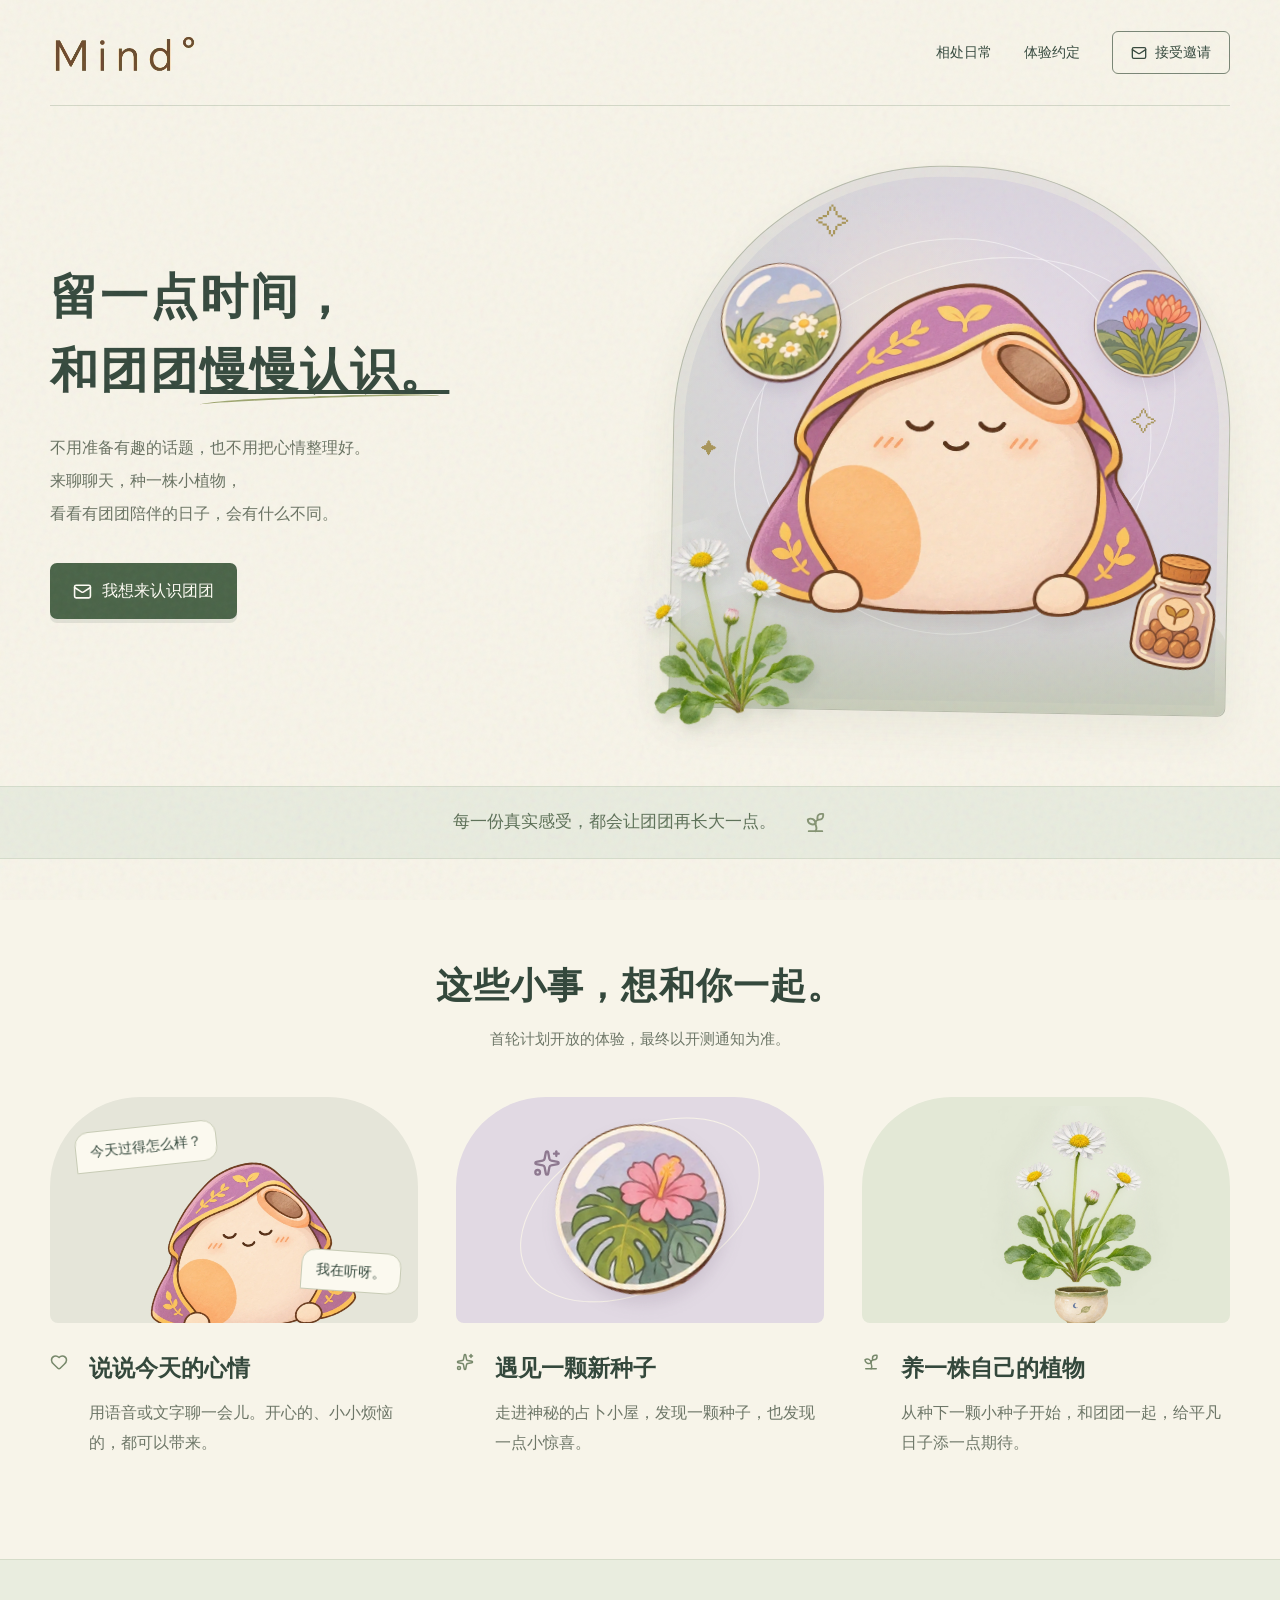
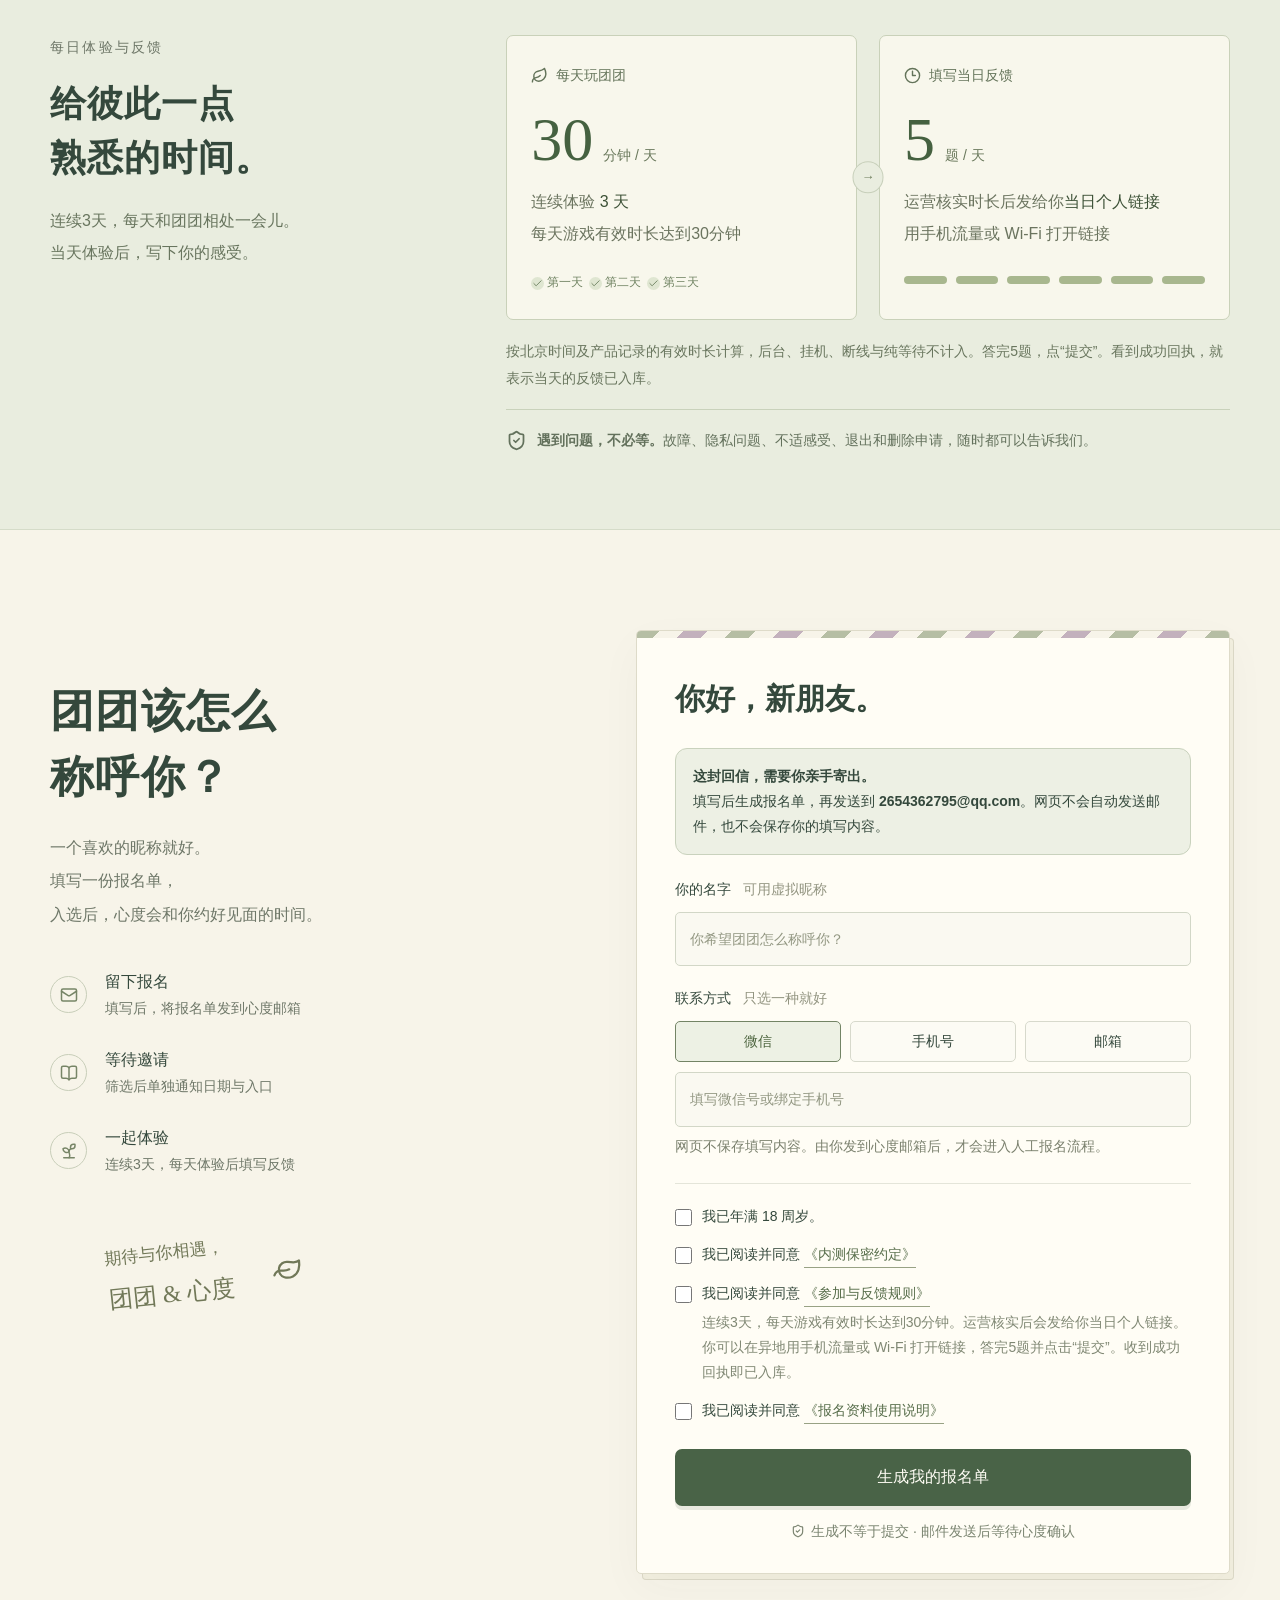
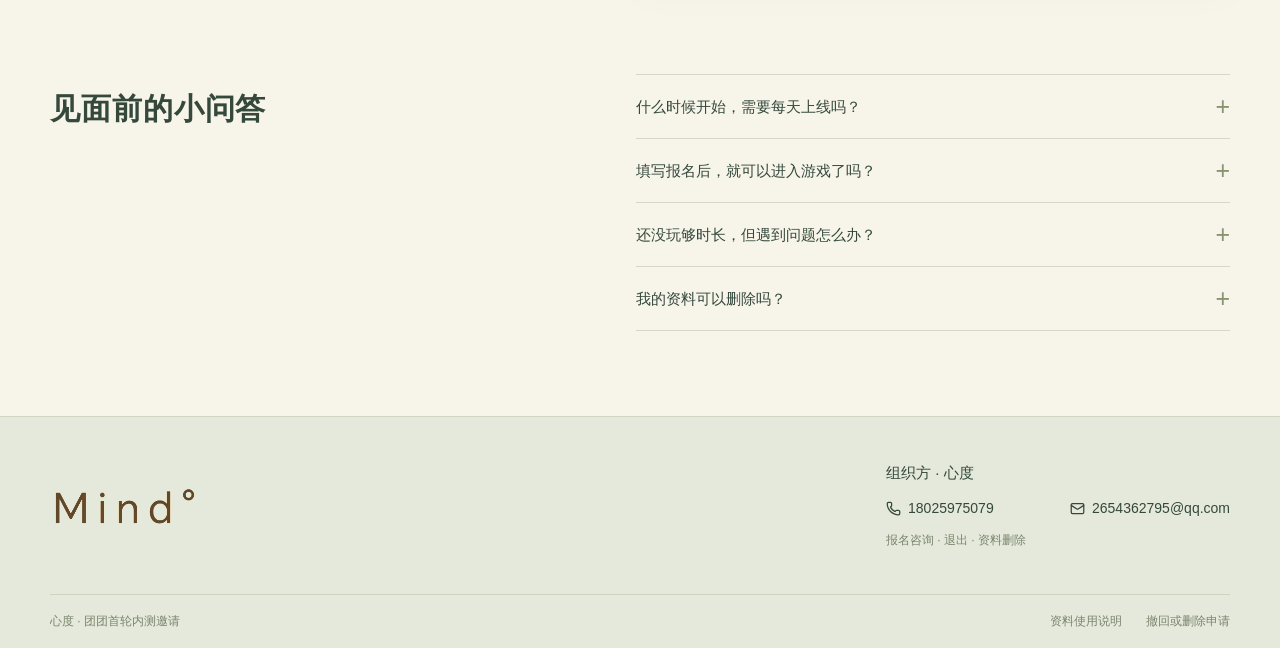
==== commit 1e67ad4b: "Publish the three-day remote feedback form" ====
--- a/index.html
+++ b/index.html
@@ -31,7 +31,7 @@
   .mind-logo img { width: 224px; left: -44px; top: -42px; }
   .hero { gap: 36px; }
 }
-</style></head><body data-visual-version="mind-clean-20261125"><div hidden=""><!--$--><!--/$--></div><a class="skip" href="#apply">跳到报名表</a><header class="site-header wrap"><a href="#" class="brand" aria-label="心度 Mind°，返回顶部"><span class="mind-logo"><img src="./art/mind-logo.jpg" width="515" height="270" alt="心度 Mind°" decoding="async"></span></a><nav><a href="#experience">相处日常</a><a href="#how">体验约定</a><a class="nav-invite" href="#apply"><svg xmlns="http://www.w3.org/2000/svg" width="16" height="16" viewbox="0 0 24 24" fill="none" stroke="currentColor" stroke-width="2" stroke-linecap="round" stroke-linejoin="round" class="lucide lucide-mail" aria-hidden="true"><path d="m22 7-8.991 5.727a2 2 0 0 1-2.009 0L2 7"></path><rect x="2" y="4" width="20" height="16" rx="2"></rect></svg> 接受邀请</a></nav></header><main><section class="hero wrap"><div class="hero-copy"><h1>留一点时间，<br>和团团<span class="underline">慢慢认识。</span></h1><p class="hero-description">不用准备有趣的话题，也不用把心情整理好。<br class="desktop-br">来聊聊天，种一株小植物，<br class="desktop-br">看看有团团陪伴的日子，会有什么不同。</p><div class="hero-actions"><a class="button primary" href="#apply"><svg xmlns="http://www.w3.org/2000/svg" width="19" height="19" viewbox="0 0 24 24" fill="none" stroke="currentColor" stroke-width="2" stroke-linecap="round" stroke-linejoin="round" class="lucide lucide-mail" aria-hidden="true"><path d="m22 7-8.991 5.727a2 2 0 0 1-2.009 0L2 7"></path><rect x="2" y="4" width="20" height="16" rx="2"></rect></svg> 我想来认识团团</a></div></div><div class="hero-art" aria-label="手绘的团团披着紫色斗篷，在植物和种子球之间微笑"><div class="art-orbit orbit-one"></div><div class="art-orbit orbit-two"></div><div class="art-moon"></div><span class="art-star star-one">✧</span><span class="art-star star-two">✧</span><span class="art-star star-three">✦</span><img class="art-bubble bubble-one" src="./art/meadow.png" alt=""><img class="art-bubble bubble-two" src="./art/cape.webp" alt=""><img class="art-mascot" src="./art/tuantuan.webp" alt="团团，闭眼微笑的圆滚滚小伙伴" fetchpriority="high"><img class="art-flower" src="./art/daisy.webp" alt=""><img class="art-jar" src="./art/jar.webp" alt="装着小种子的玻璃瓶"></div></section><div class="ribbon"><div class="wrap"><span>每一份真实感受，都会让团团再长大一点。</span><svg xmlns="http://www.w3.org/2000/svg" width="23" height="23" viewbox="0 0 24 24" fill="none" stroke="currentColor" stroke-width="2" stroke-linecap="round" stroke-linejoin="round" class="lucide lucide-sprout" aria-hidden="true"><path d="M14 9.536V7a4 4 0 0 1 4-4h1.5a.5.5 0 0 1 .5.5V5a4 4 0 0 1-4 4 4 4 0 0 0-4 4c0 2 1 3 1 5a5 5 0 0 1-1 3"></path><path d="M4 9a5 5 0 0 1 8 4 5 5 0 0 1-8-4"></path><path d="M5 21h14"></path></svg></div></div><section class="experience wrap section" id="experience"><div class="section-heading"><h2>这些小事，想和你一起。</h2><p>首轮计划开放的体验，最终以开测通知为准。</p></div><div class="experience-list"><article><div class="experience-visual chat-visual"><div class="chat-cloud cloud-left">今天过得怎么样？</div><img src="./art/tuantuan.webp" alt="微笑着倾听的团团" loading="lazy"><span class="chat-cloud cloud-right">我在听呀。</span></div><div class="experience-copy"><span class="mini-icon"><svg xmlns="http://www.w3.org/2000/svg" width="18" height="18" viewbox="0 0 24 24" fill="none" stroke="currentColor" stroke-width="2" stroke-linecap="round" stroke-linejoin="round" class="lucide lucide-heart" aria-hidden="true"><path d="M2 9.5a5.5 5.5 0 0 1 9.591-3.676.56.56 0 0 0 .818 0A5.49 5.49 0 0 1 22 9.5c0 2.29-1.5 4-3 5.5l-5.492 5.313a2 2 0 0 1-3 .019L5 15c-1.5-1.5-3-3.2-3-5.5"></path></svg></span><h3>说说今天的心情</h3><p>用语音或文字聊一会儿。开心的、小小烦恼的，都可以带来。</p></div></article><article><div class="experience-visual seed-visual"><div class="seed-ring"></div><img src="./art/tropical.png" alt="手绘花朵种子球" loading="lazy"><svg xmlns="http://www.w3.org/2000/svg" width="28" height="28" viewbox="0 0 24 24" fill="none" stroke="currentColor" stroke-width="2" stroke-linecap="round" stroke-linejoin="round" class="lucide lucide-sparkles seed-spark" aria-hidden="true"><path d="M11.017 2.814a1 1 0 0 1 1.966 0l1.051 5.558a2 2 0 0 0 1.594 1.594l5.558 1.051a1 1 0 0 1 0 1.966l-5.558 1.051a2 2 0 0 0-1.594 1.594l-1.051 5.558a1 1 0 0 1-1.966 0l-1.051-5.558a2 2 0 0 0-1.594-1.594l-5.558-1.051a1 1 0 0 1 0-1.966l5.558-1.051a2 2 0 0 0 1.594-1.594z"></path><path d="M20 2v4"></path><path d="M22 4h-4"></path><circle cx="4" cy="20" r="2"></circle></svg></div><div class="experience-copy"><span class="mini-icon"><svg xmlns="http://www.w3.org/2000/svg" width="18" height="18" viewbox="0 0 24 24" fill="none" stroke="currentColor" stroke-width="2" stroke-linecap="round" stroke-linejoin="round" class="lucide lucide-sparkles" aria-hidden="true"><path d="M11.017 2.814a1 1 0 0 1 1.966 0l1.051 5.558a2 2 0 0 0 1.594 1.594l5.558 1.051a1 1 0 0 1 0 1.966l-5.558 1.051a2 2 0 0 0-1.594 1.594l-1.051 5.558a1 1 0 0 1-1.966 0l-1.051-5.558a2 2 0 0 0-1.594-1.594l-5.558-1.051a1 1 0 0 1 0-1.966l5.558-1.051a2 2 0 0 0 1.594-1.594z"></path><path d="M20 2v4"></path><path d="M22 4h-4"></path><circle cx="4" cy="20" r="2"></circle></svg></span><h3>遇见一颗新种子</h3><p>走进神秘的占卜小屋，发现一颗种子，也发现一点小惊喜。</p></div></article><article><div class="experience-visual grow-visual"><img src="./art/daisy.webp" alt="手绘小雏菊" loading="lazy"><img class="plant-pot" src="./art/pot.webp" alt="" loading="lazy"></div><div class="experience-copy"><span class="mini-icon"><svg xmlns="http://www.w3.org/2000/svg" width="18" height="18" viewbox="0 0 24 24" fill="none" stroke="currentColor" stroke-width="2" stroke-linecap="round" stroke-linejoin="round" class="lucide lucide-sprout" aria-hidden="true"><path d="M14 9.536V7a4 4 0 0 1 4-4h1.5a.5.5 0 0 1 .5.5V5a4 4 0 0 1-4 4 4 4 0 0 0-4 4c0 2 1 3 1 5a5 5 0 0 1-1 3"></path><path d="M4 9a5 5 0 0 1 8 4 5 5 0 0 1-8-4"></path><path d="M5 21h14"></path></svg></span><h3>养一株自己的植物</h3><p>从种下一颗小种子开始，和团团一起，给平凡日子添一点期待。</p></div></article></div></section><section class="time-section" id="how"><div class="wrap time-layout"><div class="time-intro"><span class="eyebrow">每日体验与反馈</span><h2>给彼此一点<br>熟悉的时间。</h2><p>连续3天，每天和团团相处一会儿。<br>当天体验后，写下你的感受。</p></div><div class="time-details"><div class="time-options"><article><span class="option-label"><svg xmlns="http://www.w3.org/2000/svg" width="17" height="17" viewbox="0 0 24 24" fill="none" stroke="currentColor" stroke-width="2" stroke-linecap="round" stroke-linejoin="round" class="lucide lucide-leaf" aria-hidden="true"><path d="M11 20A7 7 0 0 1 9.8 6.1C15.5 5 17 4.48 19 2c1 2 2 4.18 2 8 0 5.5-4.78 10-10 10Z"></path><path d="M2 21c0-3 1.85-5.36 5.08-6C9.5 14.52 12 13 13 12"></path></svg> 每天玩团团</span><div class="time-number"><b>30</b><span>分钟 / 天</span></div><p>连续体验 <strong>3 天</strong><br>每天游戏有效时长达到30分钟</p><div class="day-markers"><span><svg xmlns="http://www.w3.org/2000/svg" width="13" height="13" viewbox="0 0 24 24" fill="none" stroke="currentColor" stroke-width="2" stroke-linecap="round" stroke-linejoin="round" class="lucide lucide-check" aria-hidden="true"><path d="M20 6 9 17l-5-5"></path></svg> 第一天</span><span><svg xmlns="http://www.w3.org/2000/svg" width="13" height="13" viewbox="0 0 24 24" fill="none" stroke="currentColor" stroke-width="2" stroke-linecap="round" stroke-linejoin="round" class="lucide lucide-check" aria-hidden="true"><path d="M20 6 9 17l-5-5"></path></svg> 第二天</span><span><svg xmlns="http://www.w3.org/2000/svg" width="13" height="13" viewbox="0 0 24 24" fill="none" stroke="currentColor" stroke-width="2" stroke-linecap="round" stroke-linejoin="round" class="lucide lucide-check" aria-hidden="true"><path d="M20 6 9 17l-5-5"></path></svg> 第三天</span></div></article><span class="or-label">→</span><article><span class="option-label"><svg xmlns="http://www.w3.org/2000/svg" width="17" height="17" viewbox="0 0 24 24" fill="none" stroke="currentColor" stroke-width="2" stroke-linecap="round" stroke-linejoin="round" class="lucide lucide-clock3 lucide-clock-3" aria-hidden="true"><circle cx="12" cy="12" r="10"></circle><path d="M12 6v6h4"></path></svg> 填写当日反馈</span><div class="time-number"><b>5</b><span>题 / 天</span></div><p>运营核实时长后发给你<strong>当日个人链接</strong><br>连到收件电脑所在局域网后打开链接</p><div class="time-dots" aria-hidden="true"><i></i><i></i><i></i><i></i><i></i><i></i></div></article></div><p class="time-footnote">按北京时间及产品记录的有效时长计算，后台、挂机、断线与纯等待不计入。答完5题，点“提交”。看到入库成功提示，当天的反馈就完成了。</p><div class="gentle-note"><svg xmlns="http://www.w3.org/2000/svg" width="21" height="21" viewbox="0 0 24 24" fill="none" stroke="currentColor" stroke-width="2" stroke-linecap="round" stroke-linejoin="round" class="lucide lucide-shield-check" aria-hidden="true"><path d="M20 13c0 5-3.5 7.5-7.66 8.95a1 1 0 0 1-.67-.01C7.5 20.5 4 18 4 13V6a1 1 0 0 1 1-1c2 0 4.5-1.2 6.24-2.72a1.17 1.17 0 0 1 1.52 0C14.51 3.81 17 5 19 5a1 1 0 0 1 1 1z"></path><path d="m9 12 2 2 4-4"></path></svg><p><strong>遇到问题，不必等。</strong>故障、隐私问题、不适感受、退出和删除申请，随时都可以告诉我们。</p></div></div></div></section><section class="apply-section wrap section" id="apply"><div class="apply-letter"><h2>团团该怎么<br>称呼你？</h2><p>一个喜欢的昵称就好。<br>填写一份报名单，<br>入选后，心度会和你约好见面的时间。</p><div class="letter-process"><div><span><svg xmlns="http://www.w3.org/2000/svg" width="18" height="18" viewbox="0 0 24 24" fill="none" stroke="currentColor" stroke-width="2" stroke-linecap="round" stroke-linejoin="round" class="lucide lucide-mail" aria-hidden="true"><path d="m22 7-8.991 5.727a2 2 0 0 1-2.009 0L2 7"></path><rect x="2" y="4" width="20" height="16" rx="2"></rect></svg></span><p><strong>留下报名</strong><small>填写后，将报名单发到心度邮箱</small></p></div><div><span><svg xmlns="http://www.w3.org/2000/svg" width="18" height="18" viewbox="0 0 24 24" fill="none" stroke="currentColor" stroke-width="2" stroke-linecap="round" stroke-linejoin="round" class="lucide lucide-book-open" aria-hidden="true"><path d="M12 5v16"></path><path d="M20.001 19A2 2 0 0022 17V5a2 2 0 00-1.999-2L16 3.002A5 5 0 0012 5a5 5 0 00-4-2H4a2 2 0 00-2 2v12a2 2 0 001.999 2H8a5 5 0 014 2 5 5 0 014-2z"></path></svg></span><p><strong>等待邀请</strong><small>筛选后单独通知日期与入口</small></p></div><div><span><svg xmlns="http://www.w3.org/2000/svg" width="18" height="18" viewbox="0 0 24 24" fill="none" stroke="currentColor" stroke-width="2" stroke-linecap="round" stroke-linejoin="round" class="lucide lucide-sprout" aria-hidden="true"><path d="M14 9.536V7a4 4 0 0 1 4-4h1.5a.5.5 0 0 1 .5.5V5a4 4 0 0 1-4 4 4 4 0 0 0-4 4c0 2 1 3 1 5a5 5 0 0 1-1 3"></path><path d="M4 9a5 5 0 0 1 8 4 5 5 0 0 1-8-4"></path><path d="M5 21h14"></path></svg></span><p><strong>一起体验</strong><small>连续3天，每天体验后填写反馈</small></p></div></div><div class="signature">期待与你相遇，<br><span>团团 &amp; 心度</span><svg xmlns="http://www.w3.org/2000/svg" width="27" height="27" viewbox="0 0 24 24" fill="none" stroke="currentColor" stroke-width="2" stroke-linecap="round" stroke-linejoin="round" class="lucide lucide-leaf" aria-hidden="true"><path d="M11 20A7 7 0 0 1 9.8 6.1C15.5 5 17 4.48 19 2c1 2 2 4.18 2 8 0 5.5-4.78 10-10 10Z"></path><path d="M2 21c0-3 1.85-5.36 5.08-6C9.5 14.52 12 13 13 12"></path></svg></div></div><div class="application-card"><div class="card-paper-edge"></div><form method="post" action="#"><div class="form-title"><div><h3>你好，新朋友。</h3></div></div><div class="mail-note"><strong>这封回信，需要你亲手寄出。</strong><br>填写后生成报名单，再发送到 <strong>2654362795@qq.com</strong>。网页不会自动发送邮件，也不会保存你的填写内容。</div><label class="field-label" for="nickname">你的名字 <span>可用虚拟昵称</span></label><input id="nickname" autocomplete="nickname" maxlength="24" required="" placeholder="你希望团团怎么称呼你？" name="nickname"><label class="field-label" for="contact">联系方式 <span>只选一种就好</span></label><fieldset class="contact-method"><legend class="sr-only">联系你的方式</legend><label class="selected"><input type="radio" name="contactMethod" checked value="wechat">微信</label><label class=""><input type="radio" name="contactMethod" value="phone">手机号</label><label class=""><input type="radio" name="contactMethod" value="email">邮箱</label></fieldset><input id="contact" type="text" autocomplete="off" maxlength="120" required="" placeholder="填写微信号或绑定手机号" name="contact"><p class="input-hint">网页不保存填写内容。由你发到心度邮箱后，才会进入人工报名流程。</p><div class="honey" aria-hidden="true"><label>网站<input tabindex="-1" autocomplete="off" name="website"></label></div><div class="agreements"><label class="check-row"><input type="checkbox" required="" name="adult"><span>我已年满 18 周岁。</span></label><div class="check-row"><input aria-label="同意保密约定" id="nda" type="checkbox" required="" name="nda"><span><label for="nda">我已阅读并同意 </label><button type="button">《内测保密约定》</button></span></div><div class="check-row"><input aria-label="同意参加与反馈规则" id="rules" type="checkbox" required="" name="rules"><span><label for="rules">我已阅读并同意 </label><button type="button">《参加与反馈规则》</button><small>连续3天，每天游戏有效时长达到30分钟。运营核实后会发给你当日个人链接。请在收件电脑所在的局域网内答完5题并点击“提交”。看到入库成功提示就完成了。</small></span></div><div class="check-row"><input aria-label="同意报名资料使用说明" id="privacy" type="checkbox" required="" name="privacy"><span><label for="privacy">我已阅读并同意 </label><button type="button">《报名资料使用说明》</button></span></div></div><button class="button primary wide" type="submit" disabled>生成我的报名单</button><p class="form-bottom"><svg xmlns="http://www.w3.org/2000/svg" width="14" height="14" viewbox="0 0 24 24" fill="none" stroke="currentColor" stroke-width="2" stroke-linecap="round" stroke-linejoin="round" class="lucide lucide-shield-check" aria-hidden="true"><path d="M20 13c0 5-3.5 7.5-7.66 8.95a1 1 0 0 1-.67-.01C7.5 20.5 4 18 4 13V6a1 1 0 0 1 1-1c2 0 4.5-1.2 6.24-2.72a1.17 1.17 0 0 1 1.52 0C14.51 3.81 17 5 19 5a1 1 0 0 1 1 1z"></path><path d="m9 12 2 2 4-4"></path></svg> 生成不等于提交 · 邮件发送后等待心度确认</p><noscript><p class="mail-note">请启用 JavaScript 生成报名单，或直接联系心度邮箱咨询。</p></noscript></form><section id="mail-result" class="mail-result" hidden aria-live="polite"><span class="eyebrow">报名单准备好啦 · 尚未发送</span><h3 tabindex="-1">最后一步，把回信寄给心度。</h3><p>先下载完整报名单，再打开邮箱，把文件作为附件发送。也可以复制全文，粘贴到邮件正文中。</p><p class="mail-id">人工核对编号 <span data-mail-id></span></p><button type="button" class="button primary wide" data-download>下载完整报名单</button><div class="mail-secondary"><a class="text-link" data-email>打开邮箱发送</a><button type="button" class="text-link" data-copy>复制报名单全文</button></div><p>收件邮箱 <strong>2654362795@qq.com</strong>。发送后请等待心度人工确认，生成报名单不代表已提交或入选。</p><p>若按钮没有唤起邮箱，请在常用邮件应用中新建邮件，将报名单发送到上述地址。</p><p role="status" data-copy-status></p><details><summary>查看报名单全文</summary><textarea aria-label="完整报名单" readonly></textarea></details></section></div></section><section class="faq wrap"><div><h2>见面前的小问答</h2></div><div class="faq-list"><details><summary>什么时候开始，需要每天上线吗？<span class="faq-plus">+</span></summary><p>开测日期在筛选后单独通知。请连续体验3天，每天的游戏有效时长须达到30分钟。运营核实当天时长后，从本机后台复制你的当日个人链接，单独发给你。请让手机和收件电脑连到同一局域网，在北京时间当天结束前打开链接，答完5题并点击“提交”。看到入库成功提示就完成了。</p></details><details><summary>填写报名后，就可以进入游戏了吗？<span class="faq-plus">+</span></summary><p>还需要等待心度筛选和发放个人邀请。正式体验入口及账号资格会单独提供，请勿转让或分享账号。</p></details><details><summary>还没玩够时长，但遇到问题怎么办？<span class="faq-plus">+</span></summary><p>随时联系我们。故障、隐私问题、不适、退出和删除申请不设时长门槛，无需继续使用来凑时长。</p></details><details><summary>我的资料可以删除吗？<span class="faq-plus">+</span></summary><p>可以。请通过原联系方式向2654362795@qq.com发送撤回或删除申请，或拨打18025975079联系心度。网页不保存报名记录，心度会人工处理收到的邮件资料。</p></details></div></section></main><footer class="footer"><div class="wrap footer-main"><div class="footer-brand"><a href="#" class="mind-logo" aria-label="心度 Mind°，返回顶部"><img src="./art/mind-logo.jpg" width="515" height="270" alt="心度 Mind°" decoding="async"></a></div><div class="footer-contact"><span>组织方 · 心度</span><a href="tel:18025975079"><svg xmlns="http://www.w3.org/2000/svg" width="15" height="15" viewbox="0 0 24 24" fill="none" stroke="currentColor" stroke-width="2" stroke-linecap="round" stroke-linejoin="round" class="lucide lucide-phone" aria-hidden="true"><path d="M13.832 16.568a1 1 0 0 0 1.213-.303l.355-.465A2 2 0 0 1 17 15h3a2 2 0 0 1 2 2v3a2 2 0 0 1-2 2A18 18 0 0 1 2 4a2 2 0 0 1 2-2h3a2 2 0 0 1 2 2v3a2 2 0 0 1-.8 1.6l-.468.351a1 1 0 0 0-.292 1.233 14 14 0 0 0 6.392 6.384"></path></svg> 18025975079</a><a href="mailto:2654362795@qq.com"><svg xmlns="http://www.w3.org/2000/svg" width="15" height="15" viewbox="0 0 24 24" fill="none" stroke="currentColor" stroke-width="2" stroke-linecap="round" stroke-linejoin="round" class="lucide lucide-mail" aria-hidden="true"><path d="m22 7-8.991 5.727a2 2 0 0 1-2.009 0L2 7"></path><rect x="2" y="4" width="20" height="16" rx="2"></rect></svg> 2654362795@qq.com</a><small>报名咨询 · 退出 · 资料删除</small></div></div><div class="wrap footer-bottom"><span>心度 · 团团首轮内测邀请</span><div><button>资料使用说明</button><a href="mailto:2654362795@qq.com?subject=%E5%9B%A2%E5%9B%A2%E5%86%85%E6%B5%8B%E6%8A%A5%E5%90%8D%E8%B5%84%E6%96%99%E7%94%B3%E8%AF%B7">撤回或删除申请</a></div></div></footer><dialog class="agreement-dialog"><div class="dialog-header"><span>心度 · 团团内测</span><button aria-label="关闭协议"><svg xmlns="http://www.w3.org/2000/svg" width="24" height="24" viewbox="0 0 24 24" fill="none" stroke="currentColor" stroke-width="2" stroke-linecap="round" stroke-linejoin="round" class="lucide lucide-x" aria-hidden="true"><path d="M18 6 6 18"></path><path d="m6 6 12 12"></path></svg></button></div></dialog><!--$--><!--/$--><script>window.TUANTUAN_INVITATION={"version": "2026-11-28.lan.1", "email": "2654362795@qq.com", "agreements": {"nda": {"title": "团团内测保密约定", "sections": [["一起守护尚未公开的小世界", "本次测试由心度组织。本约定适用于你在获邀后接触到的未公开游戏画面、玩法、美术、音效、版本文档和内测群中的内部资料。心度已公开的信息、你合法从其他渠道获得的信息和独立创作的内容不在此范围内。本邀请页可分享给希望报名的朋友。"], ["可以反馈，请不要公开传播", "未经心度书面许可，请不要将保密内容发布到朋友圈、社交平台，进行直播，转发给未获授权的人，或上传至未经允许的第三方平台和AI工具。请勿转让测试账号、邀请码或资格。你可以向指定工作人员私密提交必要的问题截图和片段，保留水印并遮去他人信息。"], ["保密持续多久", "对于每项未公开内容，保密至心度正式公开该内容或你确认本约定之日起12个月，以先到者为准。退出或测试结束不提前解除尚未到期的义务。个人隐私仍受相应规则保护。"], ["如果误发或账号被他人使用", "请通过18025975079或2654362795@qq.com联系心度，停止传播并协助处理。心度可以临时暂停资格并核实情况，确认违规后取消资格，并按照适用法律及有效约定处理责任。你有权获得说明并提出异议，不因水印线索被直接认定违规。"], ["你的真实意见同样重要", "欢迎如实提出负面体验。此约定不限制依法投诉、举报或向有关机关提供必要证据，也不包含录屏、额外留存录音、研究或宣传授权。需要额外授权的事项将另行说明并征求同意。"]]}, "rules": {"title": "内测参加与反馈规则", "sections": [["先认识，再邀请", "本轮拟邀请8–10位年满18周岁的玩家免费体验，体验期为连续3天，具体日期及设备要求由心度在入选后通知。报名不等于获得资格，不收报名费。补贴尚未在本页承诺，若设置将另行告知。"], ["每天体验后填写反馈", "连续3天，每天的游戏有效时长须达到30分钟。运营核实当天时长后，从本机后台复制你的当日个人链接，单独发给你。请将手机连到与收件电脑相同的局域网，在北京时间当天结束前打开链接，答完5题并点击“提交”。看到入库成功提示，当天的反馈就完成了。以北京时间划分自然日，后台、挂机、断线与纯等待时间不计入。由产品服务器记录，报名页不计游戏时长。"], ["这些反馈不必等待", "故障、隐私问题、不适感受、退出和资料删除申请随时可提交，不受体验时长限制。你可以随时停止体验，无需为凑时长继续使用。"], ["这仍是一个在成长的版本", "测试拟开放语音与文字陪伴、场景体验、种子占卜和植物养成，最终范围以开测通知为准。功能可能调整或暂停，测试进度不承诺迁移到正式版；涉及清档会提前通知。测试巧思不涉及真实支付。"], ["照顾好自己", "团团提供日常陪伴体验，不提供医疗诊断或治疗。请勿在报名中填写身份证件、病史或私人聊天内容。实际语音、聊天和记忆功能的数据处理会在产品中另行告知。"]]}, "privacy": {"title": "报名资料使用说明", "sections": [["谁会收到报名资料", "心度负责本次报名。仅需填写昵称（可用虚拟名字）和一种联系方式，并分别确认成年条件、保密约定、参加规则及本说明。请勿填写身份证、病史或私人聊天内容。"], ["先生成，再由你发送", "本页只在当前浏览器内生成报名单，不会自动发送邮件，也不会把填写内容保存到网站服务器、浏览器缓存或本地存储。由你下载文件或复制全文，使用自己的邮箱发送到2654362795@qq.com后，心度才会收到资料。生成报名单不代表报名已提交，请等待心度人工确认。"], ["谁能看见，用在哪里", "心度收到的昵称、联系方式、成年及协议确认内容、协议版本、报名单编号和邮件收件时间，仅用于本次内测筛选、联系及核对确认记录。只向获授权的心度工作人员开放，不公开名单，不用于广告或营销。报名单中的生成时间来自填写者设备，实际收件以邮件记录为准。"], ["托管与邮箱", "邀请网页及公开美术素材由GitHub Pages托管，托管方会进行提供网页所需的网络与安全处理。你填写的报名内容不会发送到GitHub。发送邮件时，由你使用的邮箱服务及心度的QQ邮箱服务处理邮件内容。本页不设置广告追踪。"], ["保存与退出", "心度按收到报名邮件后30日的期限管理资料，人工清理邮件和下载的副本。你可以通过原联系方式申请查看、更正、撤回或删除；请写明昵称或报名单编号便于核对。此页没有在线报名数据库或自动撤回入口。你自己下载的文件与已发送邮件由你自行管理。测试产品内的数据处理另行说明。"], ["如何联系", "咨询、退出和资料申请可拨打18025975079，或发送邮件至2654362795@qq.com。不同意本说明则不要发送报名单，仍可浏览本邀请页。"]]}}};
+</style></head><body data-visual-version="mind-clean-20261125"><div hidden=""><!--$--><!--/$--></div><a class="skip" href="#apply">跳到报名表</a><header class="site-header wrap"><a href="#" class="brand" aria-label="心度 Mind°，返回顶部"><span class="mind-logo"><img src="./art/mind-logo.jpg" width="515" height="270" alt="心度 Mind°" decoding="async"></span></a><nav><a href="#experience">相处日常</a><a href="#how">体验约定</a><a class="nav-invite" href="#apply"><svg xmlns="http://www.w3.org/2000/svg" width="16" height="16" viewbox="0 0 24 24" fill="none" stroke="currentColor" stroke-width="2" stroke-linecap="round" stroke-linejoin="round" class="lucide lucide-mail" aria-hidden="true"><path d="m22 7-8.991 5.727a2 2 0 0 1-2.009 0L2 7"></path><rect x="2" y="4" width="20" height="16" rx="2"></rect></svg> 接受邀请</a></nav></header><main><section class="hero wrap"><div class="hero-copy"><h1>留一点时间，<br>和团团<span class="underline">慢慢认识。</span></h1><p class="hero-description">不用准备有趣的话题，也不用把心情整理好。<br class="desktop-br">来聊聊天，种一株小植物，<br class="desktop-br">看看有团团陪伴的日子，会有什么不同。</p><div class="hero-actions"><a class="button primary" href="#apply"><svg xmlns="http://www.w3.org/2000/svg" width="19" height="19" viewbox="0 0 24 24" fill="none" stroke="currentColor" stroke-width="2" stroke-linecap="round" stroke-linejoin="round" class="lucide lucide-mail" aria-hidden="true"><path d="m22 7-8.991 5.727a2 2 0 0 1-2.009 0L2 7"></path><rect x="2" y="4" width="20" height="16" rx="2"></rect></svg> 我想来认识团团</a></div></div><div class="hero-art" aria-label="手绘的团团披着紫色斗篷，在植物和种子球之间微笑"><div class="art-orbit orbit-one"></div><div class="art-orbit orbit-two"></div><div class="art-moon"></div><span class="art-star star-one">✧</span><span class="art-star star-two">✧</span><span class="art-star star-three">✦</span><img class="art-bubble bubble-one" src="./art/meadow.png" alt=""><img class="art-bubble bubble-two" src="./art/cape.webp" alt=""><img class="art-mascot" src="./art/tuantuan.webp" alt="团团，闭眼微笑的圆滚滚小伙伴" fetchpriority="high"><img class="art-flower" src="./art/daisy.webp" alt=""><img class="art-jar" src="./art/jar.webp" alt="装着小种子的玻璃瓶"></div></section><div class="ribbon"><div class="wrap"><span>每一份真实感受，都会让团团再长大一点。</span><svg xmlns="http://www.w3.org/2000/svg" width="23" height="23" viewbox="0 0 24 24" fill="none" stroke="currentColor" stroke-width="2" stroke-linecap="round" stroke-linejoin="round" class="lucide lucide-sprout" aria-hidden="true"><path d="M14 9.536V7a4 4 0 0 1 4-4h1.5a.5.5 0 0 1 .5.5V5a4 4 0 0 1-4 4 4 4 0 0 0-4 4c0 2 1 3 1 5a5 5 0 0 1-1 3"></path><path d="M4 9a5 5 0 0 1 8 4 5 5 0 0 1-8-4"></path><path d="M5 21h14"></path></svg></div></div><section class="experience wrap section" id="experience"><div class="section-heading"><h2>这些小事，想和你一起。</h2><p>首轮计划开放的体验，最终以开测通知为准。</p></div><div class="experience-list"><article><div class="experience-visual chat-visual"><div class="chat-cloud cloud-left">今天过得怎么样？</div><img src="./art/tuantuan.webp" alt="微笑着倾听的团团" loading="lazy"><span class="chat-cloud cloud-right">我在听呀。</span></div><div class="experience-copy"><span class="mini-icon"><svg xmlns="http://www.w3.org/2000/svg" width="18" height="18" viewbox="0 0 24 24" fill="none" stroke="currentColor" stroke-width="2" stroke-linecap="round" stroke-linejoin="round" class="lucide lucide-heart" aria-hidden="true"><path d="M2 9.5a5.5 5.5 0 0 1 9.591-3.676.56.56 0 0 0 .818 0A5.49 5.49 0 0 1 22 9.5c0 2.29-1.5 4-3 5.5l-5.492 5.313a2 2 0 0 1-3 .019L5 15c-1.5-1.5-3-3.2-3-5.5"></path></svg></span><h3>说说今天的心情</h3><p>用语音或文字聊一会儿。开心的、小小烦恼的，都可以带来。</p></div></article><article><div class="experience-visual seed-visual"><div class="seed-ring"></div><img src="./art/tropical.png" alt="手绘花朵种子球" loading="lazy"><svg xmlns="http://www.w3.org/2000/svg" width="28" height="28" viewbox="0 0 24 24" fill="none" stroke="currentColor" stroke-width="2" stroke-linecap="round" stroke-linejoin="round" class="lucide lucide-sparkles seed-spark" aria-hidden="true"><path d="M11.017 2.814a1 1 0 0 1 1.966 0l1.051 5.558a2 2 0 0 0 1.594 1.594l5.558 1.051a1 1 0 0 1 0 1.966l-5.558 1.051a2 2 0 0 0-1.594 1.594l-1.051 5.558a1 1 0 0 1-1.966 0l-1.051-5.558a2 2 0 0 0-1.594-1.594l-5.558-1.051a1 1 0 0 1 0-1.966l5.558-1.051a2 2 0 0 0 1.594-1.594z"></path><path d="M20 2v4"></path><path d="M22 4h-4"></path><circle cx="4" cy="20" r="2"></circle></svg></div><div class="experience-copy"><span class="mini-icon"><svg xmlns="http://www.w3.org/2000/svg" width="18" height="18" viewbox="0 0 24 24" fill="none" stroke="currentColor" stroke-width="2" stroke-linecap="round" stroke-linejoin="round" class="lucide lucide-sparkles" aria-hidden="true"><path d="M11.017 2.814a1 1 0 0 1 1.966 0l1.051 5.558a2 2 0 0 0 1.594 1.594l5.558 1.051a1 1 0 0 1 0 1.966l-5.558 1.051a2 2 0 0 0-1.594 1.594l-1.051 5.558a1 1 0 0 1-1.966 0l-1.051-5.558a2 2 0 0 0-1.594-1.594l-5.558-1.051a1 1 0 0 1 0-1.966l5.558-1.051a2 2 0 0 0 1.594-1.594z"></path><path d="M20 2v4"></path><path d="M22 4h-4"></path><circle cx="4" cy="20" r="2"></circle></svg></span><h3>遇见一颗新种子</h3><p>走进神秘的占卜小屋，发现一颗种子，也发现一点小惊喜。</p></div></article><article><div class="experience-visual grow-visual"><img src="./art/daisy.webp" alt="手绘小雏菊" loading="lazy"><img class="plant-pot" src="./art/pot.webp" alt="" loading="lazy"></div><div class="experience-copy"><span class="mini-icon"><svg xmlns="http://www.w3.org/2000/svg" width="18" height="18" viewbox="0 0 24 24" fill="none" stroke="currentColor" stroke-width="2" stroke-linecap="round" stroke-linejoin="round" class="lucide lucide-sprout" aria-hidden="true"><path d="M14 9.536V7a4 4 0 0 1 4-4h1.5a.5.5 0 0 1 .5.5V5a4 4 0 0 1-4 4 4 4 0 0 0-4 4c0 2 1 3 1 5a5 5 0 0 1-1 3"></path><path d="M4 9a5 5 0 0 1 8 4 5 5 0 0 1-8-4"></path><path d="M5 21h14"></path></svg></span><h3>养一株自己的植物</h3><p>从种下一颗小种子开始，和团团一起，给平凡日子添一点期待。</p></div></article></div></section><section class="time-section" id="how"><div class="wrap time-layout"><div class="time-intro"><span class="eyebrow">每日体验与反馈</span><h2>给彼此一点<br>熟悉的时间。</h2><p>连续3天，每天和团团相处一会儿。<br>当天体验后，写下你的感受。</p></div><div class="time-details"><div class="time-options"><article><span class="option-label"><svg xmlns="http://www.w3.org/2000/svg" width="17" height="17" viewbox="0 0 24 24" fill="none" stroke="currentColor" stroke-width="2" stroke-linecap="round" stroke-linejoin="round" class="lucide lucide-leaf" aria-hidden="true"><path d="M11 20A7 7 0 0 1 9.8 6.1C15.5 5 17 4.48 19 2c1 2 2 4.18 2 8 0 5.5-4.78 10-10 10Z"></path><path d="M2 21c0-3 1.85-5.36 5.08-6C9.5 14.52 12 13 13 12"></path></svg> 每天玩团团</span><div class="time-number"><b>30</b><span>分钟 / 天</span></div><p>连续体验 <strong>3 天</strong><br>每天游戏有效时长达到30分钟</p><div class="day-markers"><span><svg xmlns="http://www.w3.org/2000/svg" width="13" height="13" viewbox="0 0 24 24" fill="none" stroke="currentColor" stroke-width="2" stroke-linecap="round" stroke-linejoin="round" class="lucide lucide-check" aria-hidden="true"><path d="M20 6 9 17l-5-5"></path></svg> 第一天</span><span><svg xmlns="http://www.w3.org/2000/svg" width="13" height="13" viewbox="0 0 24 24" fill="none" stroke="currentColor" stroke-width="2" stroke-linecap="round" stroke-linejoin="round" class="lucide lucide-check" aria-hidden="true"><path d="M20 6 9 17l-5-5"></path></svg> 第二天</span><span><svg xmlns="http://www.w3.org/2000/svg" width="13" height="13" viewbox="0 0 24 24" fill="none" stroke="currentColor" stroke-width="2" stroke-linecap="round" stroke-linejoin="round" class="lucide lucide-check" aria-hidden="true"><path d="M20 6 9 17l-5-5"></path></svg> 第三天</span></div></article><span class="or-label">→</span><article><span class="option-label"><svg xmlns="http://www.w3.org/2000/svg" width="17" height="17" viewbox="0 0 24 24" fill="none" stroke="currentColor" stroke-width="2" stroke-linecap="round" stroke-linejoin="round" class="lucide lucide-clock3 lucide-clock-3" aria-hidden="true"><circle cx="12" cy="12" r="10"></circle><path d="M12 6v6h4"></path></svg> 填写当日反馈</span><div class="time-number"><b>5</b><span>题 / 天</span></div><p>运营核实时长后发给你<strong>当日个人链接</strong><br>用手机流量或 Wi-Fi 打开链接</p><div class="time-dots" aria-hidden="true"><i></i><i></i><i></i><i></i><i></i><i></i></div></article></div><p class="time-footnote">按北京时间及产品记录的有效时长计算，后台、挂机、断线与纯等待不计入。答完5题，点“提交”。看到成功回执，就表示当天的反馈已入库。</p><div class="gentle-note"><svg xmlns="http://www.w3.org/2000/svg" width="21" height="21" viewbox="0 0 24 24" fill="none" stroke="currentColor" stroke-width="2" stroke-linecap="round" stroke-linejoin="round" class="lucide lucide-shield-check" aria-hidden="true"><path d="M20 13c0 5-3.5 7.5-7.66 8.95a1 1 0 0 1-.67-.01C7.5 20.5 4 18 4 13V6a1 1 0 0 1 1-1c2 0 4.5-1.2 6.24-2.72a1.17 1.17 0 0 1 1.52 0C14.51 3.81 17 5 19 5a1 1 0 0 1 1 1z"></path><path d="m9 12 2 2 4-4"></path></svg><p><strong>遇到问题，不必等。</strong>故障、隐私问题、不适感受、退出和删除申请，随时都可以告诉我们。</p></div></div></div></section><section class="apply-section wrap section" id="apply"><div class="apply-letter"><h2>团团该怎么<br>称呼你？</h2><p>一个喜欢的昵称就好。<br>填写一份报名单，<br>入选后，心度会和你约好见面的时间。</p><div class="letter-process"><div><span><svg xmlns="http://www.w3.org/2000/svg" width="18" height="18" viewbox="0 0 24 24" fill="none" stroke="currentColor" stroke-width="2" stroke-linecap="round" stroke-linejoin="round" class="lucide lucide-mail" aria-hidden="true"><path d="m22 7-8.991 5.727a2 2 0 0 1-2.009 0L2 7"></path><rect x="2" y="4" width="20" height="16" rx="2"></rect></svg></span><p><strong>留下报名</strong><small>填写后，将报名单发到心度邮箱</small></p></div><div><span><svg xmlns="http://www.w3.org/2000/svg" width="18" height="18" viewbox="0 0 24 24" fill="none" stroke="currentColor" stroke-width="2" stroke-linecap="round" stroke-linejoin="round" class="lucide lucide-book-open" aria-hidden="true"><path d="M12 5v16"></path><path d="M20.001 19A2 2 0 0022 17V5a2 2 0 00-1.999-2L16 3.002A5 5 0 0012 5a5 5 0 00-4-2H4a2 2 0 00-2 2v12a2 2 0 001.999 2H8a5 5 0 014 2 5 5 0 014-2z"></path></svg></span><p><strong>等待邀请</strong><small>筛选后单独通知日期与入口</small></p></div><div><span><svg xmlns="http://www.w3.org/2000/svg" width="18" height="18" viewbox="0 0 24 24" fill="none" stroke="currentColor" stroke-width="2" stroke-linecap="round" stroke-linejoin="round" class="lucide lucide-sprout" aria-hidden="true"><path d="M14 9.536V7a4 4 0 0 1 4-4h1.5a.5.5 0 0 1 .5.5V5a4 4 0 0 1-4 4 4 4 0 0 0-4 4c0 2 1 3 1 5a5 5 0 0 1-1 3"></path><path d="M4 9a5 5 0 0 1 8 4 5 5 0 0 1-8-4"></path><path d="M5 21h14"></path></svg></span><p><strong>一起体验</strong><small>连续3天，每天体验后填写反馈</small></p></div></div><div class="signature">期待与你相遇，<br><span>团团 &amp; 心度</span><svg xmlns="http://www.w3.org/2000/svg" width="27" height="27" viewbox="0 0 24 24" fill="none" stroke="currentColor" stroke-width="2" stroke-linecap="round" stroke-linejoin="round" class="lucide lucide-leaf" aria-hidden="true"><path d="M11 20A7 7 0 0 1 9.8 6.1C15.5 5 17 4.48 19 2c1 2 2 4.18 2 8 0 5.5-4.78 10-10 10Z"></path><path d="M2 21c0-3 1.85-5.36 5.08-6C9.5 14.52 12 13 13 12"></path></svg></div></div><div class="application-card"><div class="card-paper-edge"></div><form method="post" action="#"><div class="form-title"><div><h3>你好，新朋友。</h3></div></div><div class="mail-note"><strong>这封回信，需要你亲手寄出。</strong><br>填写后生成报名单，再发送到 <strong>2654362795@qq.com</strong>。网页不会自动发送邮件，也不会保存你的填写内容。</div><label class="field-label" for="nickname">你的名字 <span>可用虚拟昵称</span></label><input id="nickname" autocomplete="nickname" maxlength="24" required="" placeholder="你希望团团怎么称呼你？" name="nickname"><label class="field-label" for="contact">联系方式 <span>只选一种就好</span></label><fieldset class="contact-method"><legend class="sr-only">联系你的方式</legend><label class="selected"><input type="radio" name="contactMethod" checked value="wechat">微信</label><label class=""><input type="radio" name="contactMethod" value="phone">手机号</label><label class=""><input type="radio" name="contactMethod" value="email">邮箱</label></fieldset><input id="contact" type="text" autocomplete="off" maxlength="120" required="" placeholder="填写微信号或绑定手机号" name="contact"><p class="input-hint">网页不保存填写内容。由你发到心度邮箱后，才会进入人工报名流程。</p><div class="honey" aria-hidden="true"><label>网站<input tabindex="-1" autocomplete="off" name="website"></label></div><div class="agreements"><label class="check-row"><input type="checkbox" required="" name="adult"><span>我已年满 18 周岁。</span></label><div class="check-row"><input aria-label="同意保密约定" id="nda" type="checkbox" required="" name="nda"><span><label for="nda">我已阅读并同意 </label><button type="button">《内测保密约定》</button></span></div><div class="check-row"><input aria-label="同意参加与反馈规则" id="rules" type="checkbox" required="" name="rules"><span><label for="rules">我已阅读并同意 </label><button type="button">《参加与反馈规则》</button><small>连续3天，每天游戏有效时长达到30分钟。运营核实后会发给你当日个人链接。你可以在异地用手机流量或 Wi-Fi 打开链接，答完5题并点击“提交”。收到成功回执即已入库。</small></span></div><div class="check-row"><input aria-label="同意报名资料使用说明" id="privacy" type="checkbox" required="" name="privacy"><span><label for="privacy">我已阅读并同意 </label><button type="button">《报名资料使用说明》</button></span></div></div><button class="button primary wide" type="submit" disabled>生成我的报名单</button><p class="form-bottom"><svg xmlns="http://www.w3.org/2000/svg" width="14" height="14" viewbox="0 0 24 24" fill="none" stroke="currentColor" stroke-width="2" stroke-linecap="round" stroke-linejoin="round" class="lucide lucide-shield-check" aria-hidden="true"><path d="M20 13c0 5-3.5 7.5-7.66 8.95a1 1 0 0 1-.67-.01C7.5 20.5 4 18 4 13V6a1 1 0 0 1 1-1c2 0 4.5-1.2 6.24-2.72a1.17 1.17 0 0 1 1.52 0C14.51 3.81 17 5 19 5a1 1 0 0 1 1 1z"></path><path d="m9 12 2 2 4-4"></path></svg> 生成不等于提交 · 邮件发送后等待心度确认</p><noscript><p class="mail-note">请启用 JavaScript 生成报名单，或直接联系心度邮箱咨询。</p></noscript></form><section id="mail-result" class="mail-result" hidden aria-live="polite"><span class="eyebrow">报名单准备好啦 · 尚未发送</span><h3 tabindex="-1">最后一步，把回信寄给心度。</h3><p>先下载完整报名单，再打开邮箱，把文件作为附件发送。也可以复制全文，粘贴到邮件正文中。</p><p class="mail-id">人工核对编号 <span data-mail-id></span></p><button type="button" class="button primary wide" data-download>下载完整报名单</button><div class="mail-secondary"><a class="text-link" data-email>打开邮箱发送</a><button type="button" class="text-link" data-copy>复制报名单全文</button></div><p>收件邮箱 <strong>2654362795@qq.com</strong>。发送后请等待心度人工确认，生成报名单不代表已提交或入选。</p><p>若按钮没有唤起邮箱，请在常用邮件应用中新建邮件，将报名单发送到上述地址。</p><p role="status" data-copy-status></p><details><summary>查看报名单全文</summary><textarea aria-label="完整报名单" readonly></textarea></details></section></div></section><section class="faq wrap"><div><h2>见面前的小问答</h2></div><div class="faq-list"><details><summary>什么时候开始，需要每天上线吗？<span class="faq-plus">+</span></summary><p>开测日期在筛选后单独通知。请连续体验3天，每天的游戏有效时长须达到30分钟。运营核实当天时长后，从本机后台复制你的当日个人链接，单独发给你。你可以在异地用手机流量或 Wi-Fi 打开链接，在北京时间当天结束前答完5题并点击“提交”。运营会让收件电脑保持开机联网。看到成功回执，就表示当天的反馈已入库。</p></details><details><summary>填写报名后，就可以进入游戏了吗？<span class="faq-plus">+</span></summary><p>还需要等待心度筛选和发放个人邀请。正式体验入口及账号资格会单独提供，请勿转让或分享账号。</p></details><details><summary>还没玩够时长，但遇到问题怎么办？<span class="faq-plus">+</span></summary><p>随时联系我们。故障、隐私问题、不适、退出和删除申请不设时长门槛，无需继续使用来凑时长。</p></details><details><summary>我的资料可以删除吗？<span class="faq-plus">+</span></summary><p>可以。请通过原联系方式向2654362795@qq.com发送撤回或删除申请，或拨打18025975079联系心度。网页不保存报名记录，心度会人工处理收到的邮件资料。</p></details></div></section></main><footer class="footer"><div class="wrap footer-main"><div class="footer-brand"><a href="#" class="mind-logo" aria-label="心度 Mind°，返回顶部"><img src="./art/mind-logo.jpg" width="515" height="270" alt="心度 Mind°" decoding="async"></a></div><div class="footer-contact"><span>组织方 · 心度</span><a href="tel:18025975079"><svg xmlns="http://www.w3.org/2000/svg" width="15" height="15" viewbox="0 0 24 24" fill="none" stroke="currentColor" stroke-width="2" stroke-linecap="round" stroke-linejoin="round" class="lucide lucide-phone" aria-hidden="true"><path d="M13.832 16.568a1 1 0 0 0 1.213-.303l.355-.465A2 2 0 0 1 17 15h3a2 2 0 0 1 2 2v3a2 2 0 0 1-2 2A18 18 0 0 1 2 4a2 2 0 0 1 2-2h3a2 2 0 0 1 2 2v3a2 2 0 0 1-.8 1.6l-.468.351a1 1 0 0 0-.292 1.233 14 14 0 0 0 6.392 6.384"></path></svg> 18025975079</a><a href="mailto:2654362795@qq.com"><svg xmlns="http://www.w3.org/2000/svg" width="15" height="15" viewbox="0 0 24 24" fill="none" stroke="currentColor" stroke-width="2" stroke-linecap="round" stroke-linejoin="round" class="lucide lucide-mail" aria-hidden="true"><path d="m22 7-8.991 5.727a2 2 0 0 1-2.009 0L2 7"></path><rect x="2" y="4" width="20" height="16" rx="2"></rect></svg> 2654362795@qq.com</a><small>报名咨询 · 退出 · 资料删除</small></div></div><div class="wrap footer-bottom"><span>心度 · 团团首轮内测邀请</span><div><button>资料使用说明</button><a href="mailto:2654362795@qq.com?subject=%E5%9B%A2%E5%9B%A2%E5%86%85%E6%B5%8B%E6%8A%A5%E5%90%8D%E8%B5%84%E6%96%99%E7%94%B3%E8%AF%B7">撤回或删除申请</a></div></div></footer><dialog class="agreement-dialog"><div class="dialog-header"><span>心度 · 团团内测</span><button aria-label="关闭协议"><svg xmlns="http://www.w3.org/2000/svg" width="24" height="24" viewbox="0 0 24 24" fill="none" stroke="currentColor" stroke-width="2" stroke-linecap="round" stroke-linejoin="round" class="lucide lucide-x" aria-hidden="true"><path d="M18 6 6 18"></path><path d="m6 6 12 12"></path></svg></button></div></dialog><!--$--><!--/$--><script>window.TUANTUAN_INVITATION={"version": "2026-11-28.remote.1", "email": "2654362795@qq.com", "agreements": {"nda": {"title": "团团内测保密约定", "sections": [["一起守护尚未公开的小世界", "本次测试由心度组织。本约定适用于你在获邀后接触到的未公开游戏画面、玩法、美术、音效、版本文档和内测群中的内部资料。心度已公开的信息、你合法从其他渠道获得的信息和独立创作的内容不在此范围内。本邀请页可分享给希望报名的朋友。"], ["可以反馈，请不要公开传播", "未经心度书面许可，请不要将保密内容发布到朋友圈、社交平台，进行直播，转发给未获授权的人，或上传至未经允许的第三方平台和AI工具。请勿转让测试账号、邀请码或资格。你可以向指定工作人员私密提交必要的问题截图和片段，保留水印并遮去他人信息。"], ["保密持续多久", "对于每项未公开内容，保密至心度正式公开该内容或你确认本约定之日起12个月，以先到者为准。退出或测试结束不提前解除尚未到期的义务。个人隐私仍受相应规则保护。"], ["如果误发或账号被他人使用", "请通过18025975079或2654362795@qq.com联系心度，停止传播并协助处理。心度可以临时暂停资格并核实情况，确认违规后取消资格，并按照适用法律及有效约定处理责任。你有权获得说明并提出异议，不因水印线索被直接认定违规。"], ["你的真实意见同样重要", "欢迎如实提出负面体验。此约定不限制依法投诉、举报或向有关机关提供必要证据，也不包含录屏、额外留存录音、研究或宣传授权。需要额外授权的事项将另行说明并征求同意。"]]}, "rules": {"title": "内测参加与反馈规则", "sections": [["先认识，再邀请", "本轮拟邀请8–10位年满18周岁的玩家免费体验，体验期为连续3天，具体日期及设备要求由心度在入选后通知。报名不等于获得资格，不收报名费。补贴尚未在本页承诺，若设置将另行告知。"], ["每天体验后填写反馈", "连续3天，每天的游戏有效时长须达到30分钟。运营核实当天时长后，从本机后台复制你的当日个人链接，单独发给你。你可以在异地用手机流量或 Wi-Fi 打开链接，在北京时间当天结束前答完5题并点击“提交”。运营会让收件电脑保持开机联网。看到成功回执，就表示当天的反馈已入库。以北京时间划分自然日，后台、挂机、断线与纯等待时间不计入。由产品服务器记录，报名页不计游戏时长。"], ["这些反馈不必等待", "故障、隐私问题、不适感受、退出和资料删除申请随时可提交，不受体验时长限制。你可以随时停止体验，无需为凑时长继续使用。"], ["这仍是一个在成长的版本", "测试拟开放语音与文字陪伴、场景体验、种子占卜和植物养成，最终范围以开测通知为准。功能可能调整或暂停，测试进度不承诺迁移到正式版；涉及清档会提前通知。测试巧思不涉及真实支付。"], ["照顾好自己", "团团提供日常陪伴体验，不提供医疗诊断或治疗。请勿在报名中填写身份证件、病史或私人聊天内容。实际语音、聊天和记忆功能的数据处理会在产品中另行告知。"]]}, "privacy": {"title": "报名资料使用说明", "sections": [["谁会收到报名资料", "心度负责本次报名。仅需填写昵称（可用虚拟名字）和一种联系方式，并分别确认成年条件、保密约定、参加规则及本说明。请勿填写身份证、病史或私人聊天内容。"], ["先生成，再由你发送", "本页只在当前浏览器内生成报名单，不会自动发送邮件，也不会把填写内容保存到网站服务器、浏览器缓存或本地存储。由你下载文件或复制全文，使用自己的邮箱发送到2654362795@qq.com后，心度才会收到资料。生成报名单不代表报名已提交，请等待心度人工确认。"], ["谁能看见，用在哪里", "心度收到的昵称、联系方式、成年及协议确认内容、协议版本、报名单编号和邮件收件时间，仅用于本次内测筛选、联系及核对确认记录。只向获授权的心度工作人员开放，不公开名单，不用于广告或营销。报名单中的生成时间来自填写者设备，实际收件以邮件记录为准。"], ["托管与邮箱", "邀请网页及公开美术素材由GitHub Pages托管，托管方会进行提供网页所需的网络与安全处理。你填写的报名内容不会发送到GitHub。发送邮件时，由你使用的邮箱服务及心度的QQ邮箱服务处理邮件内容。本页不设置广告追踪。"], ["保存与退出", "心度按收到报名邮件后30日的期限管理资料，人工清理邮件和下载的副本。你可以通过原联系方式申请查看、更正、撤回或删除；请写明昵称或报名单编号便于核对。此页没有在线报名数据库或自动撤回入口。你自己下载的文件与已发送邮件由你自行管理。测试产品内的数据处理另行说明。"], ["如何联系", "咨询、退出和资料申请可拨打18025975079，或发送邮件至2654362795@qq.com。不同意本说明则不要发送报名单，仍可浏览本邀请页。"]]}}};
 // No network submission and no browser storage: applicants send their own email.
 const {agreements,version,email}=window.TUANTUAN_INVITATION;
 const form=document.querySelector('form');
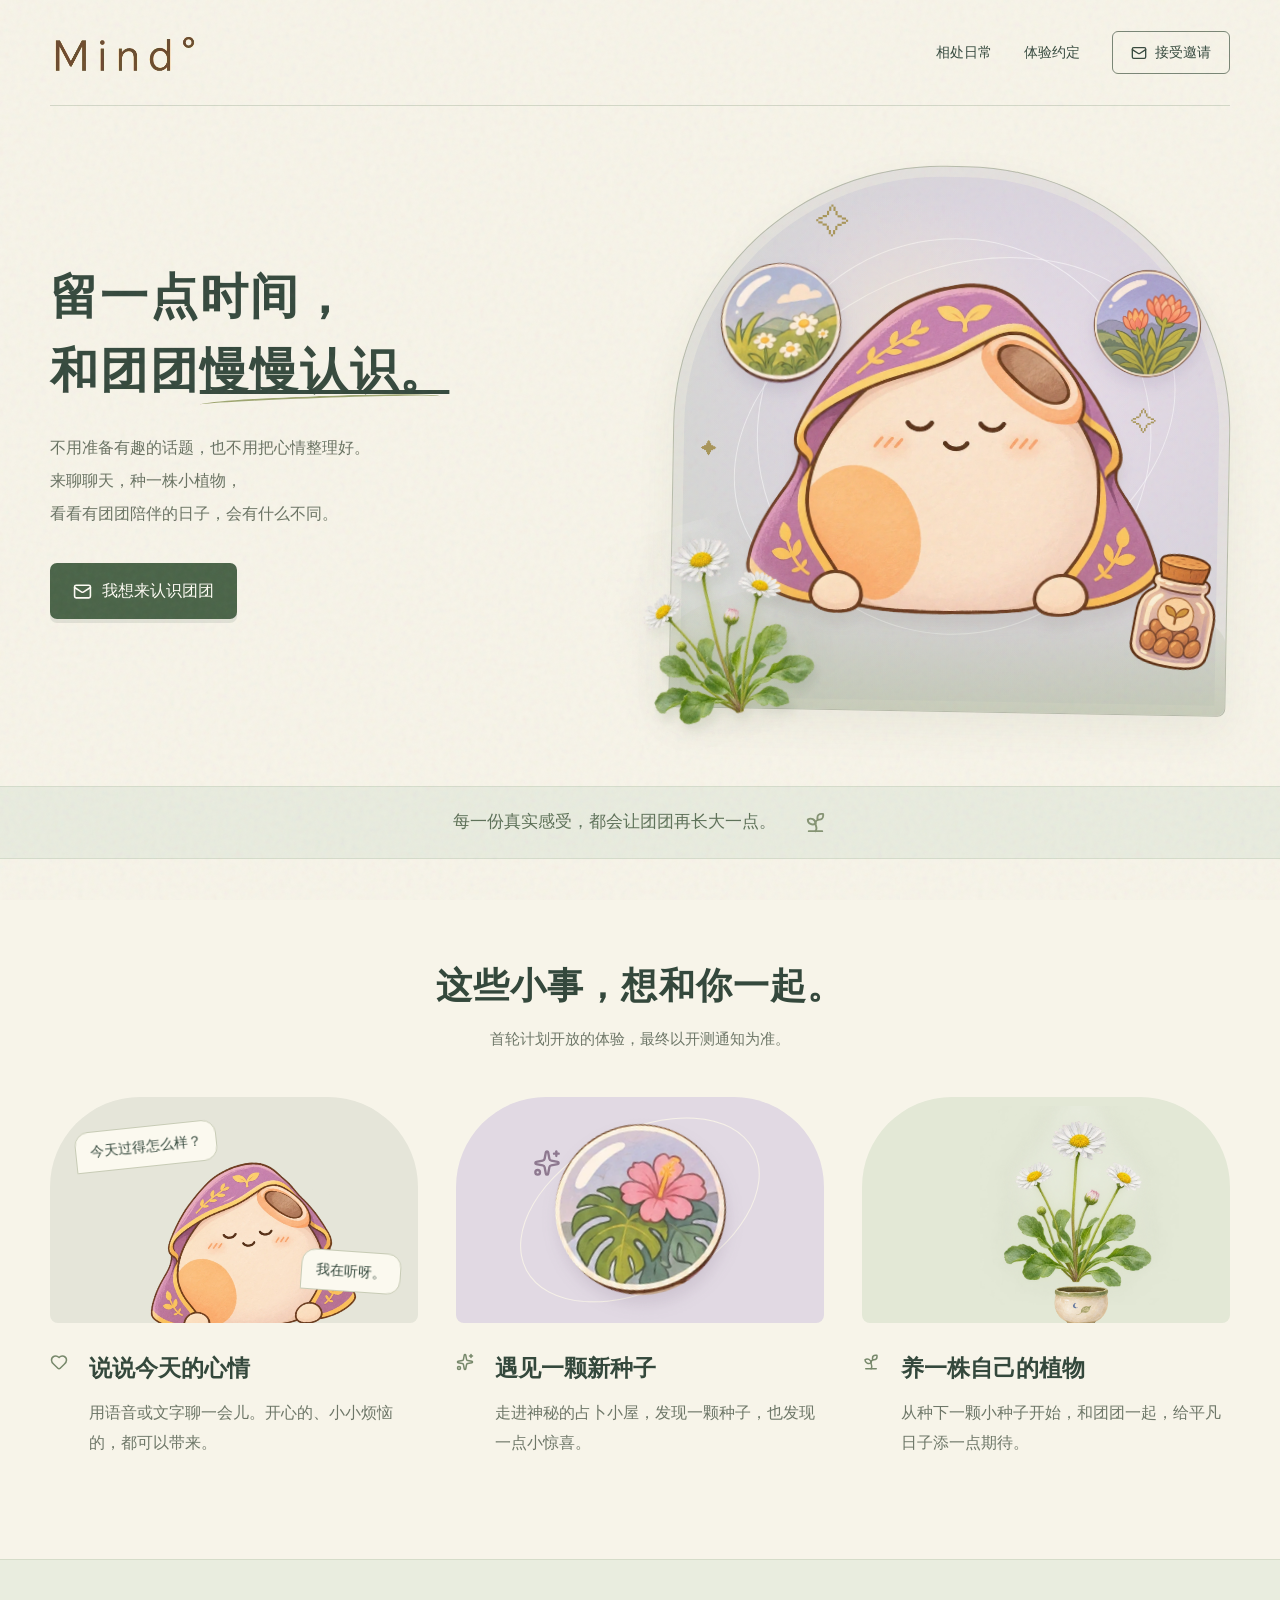
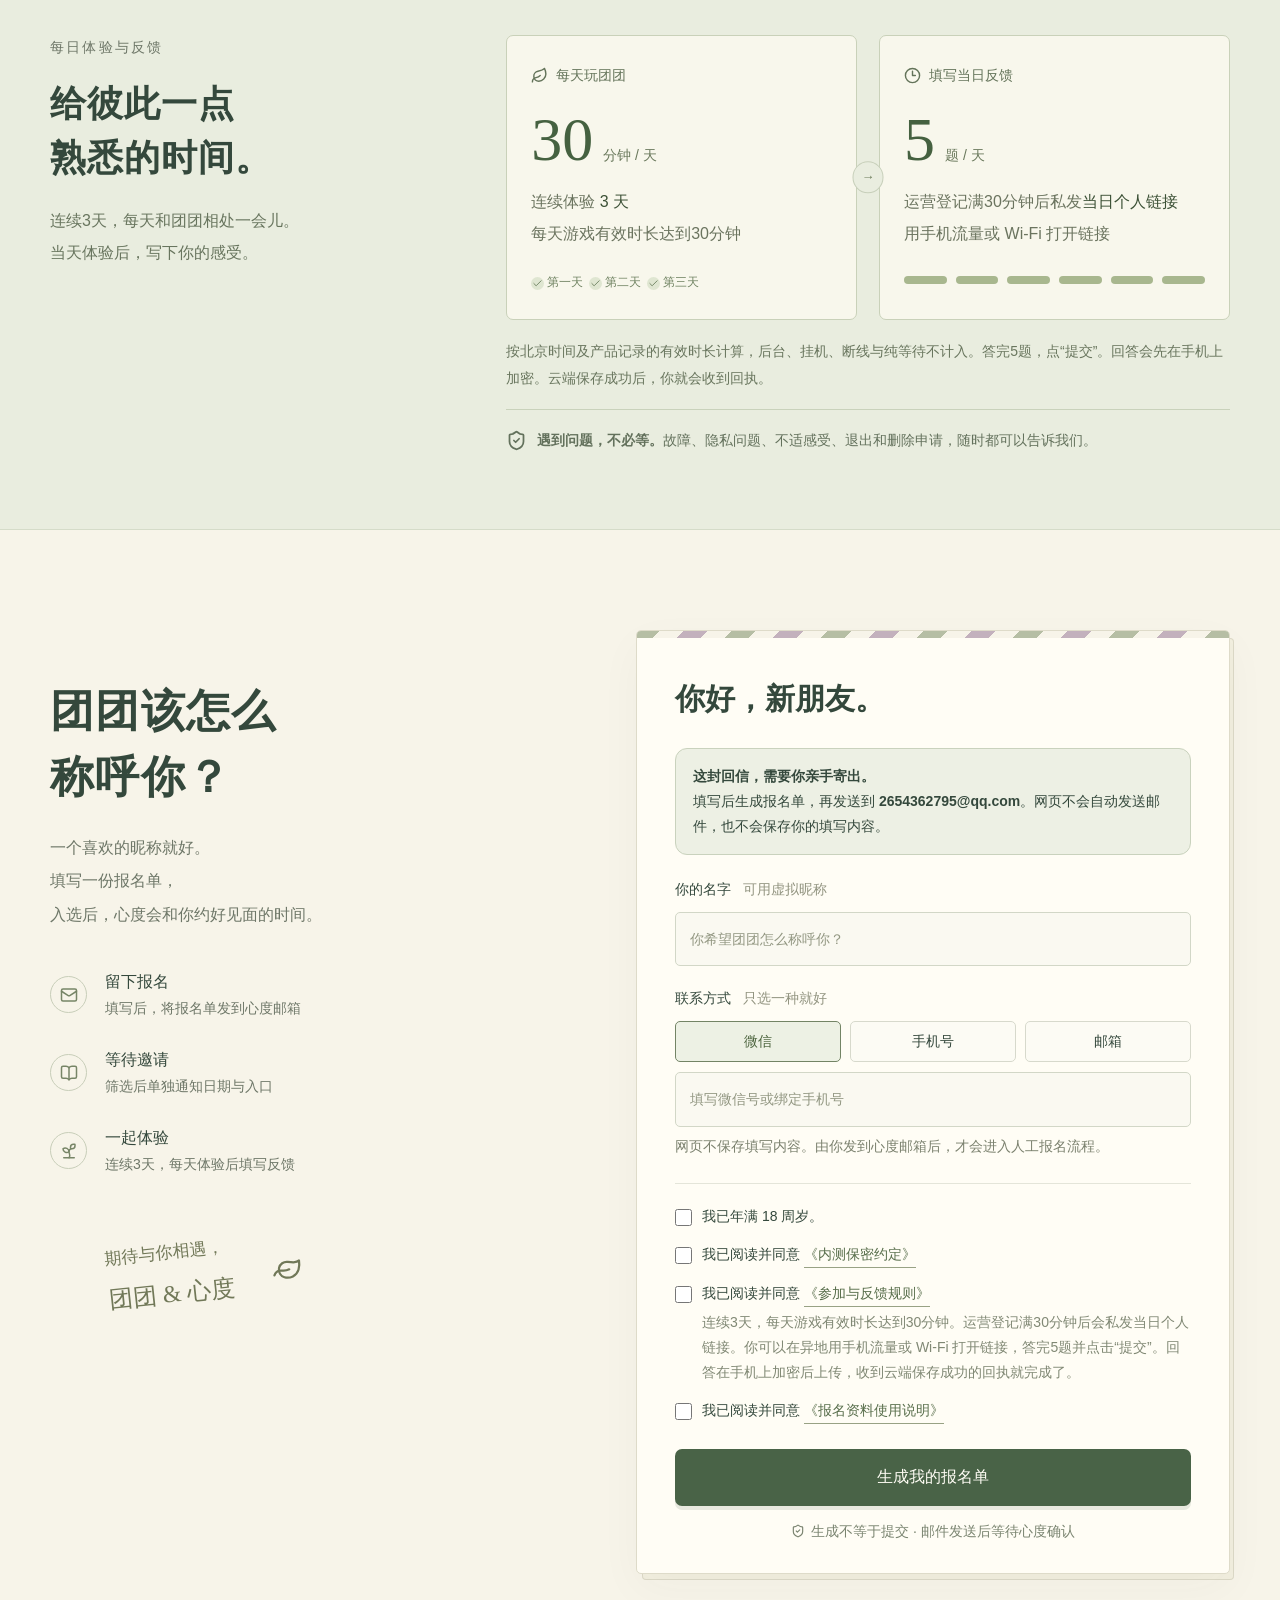
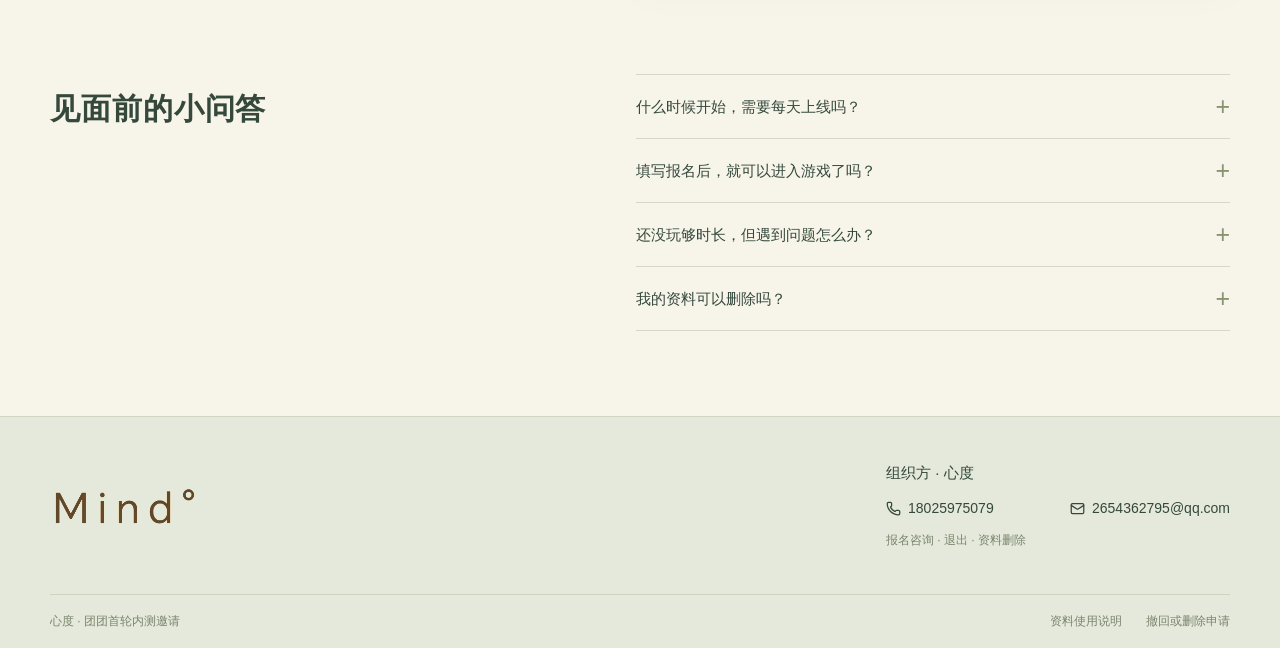
==== commit e4cff3c2: "Support sealed cloud receipts in the player feedback form" ====
--- a/index.html
+++ b/index.html
@@ -31,7 +31,7 @@
   .mind-logo img { width: 224px; left: -44px; top: -42px; }
   .hero { gap: 36px; }
 }
-</style></head><body data-visual-version="mind-clean-20261125"><div hidden=""><!--$--><!--/$--></div><a class="skip" href="#apply">跳到报名表</a><header class="site-header wrap"><a href="#" class="brand" aria-label="心度 Mind°，返回顶部"><span class="mind-logo"><img src="./art/mind-logo.jpg" width="515" height="270" alt="心度 Mind°" decoding="async"></span></a><nav><a href="#experience">相处日常</a><a href="#how">体验约定</a><a class="nav-invite" href="#apply"><svg xmlns="http://www.w3.org/2000/svg" width="16" height="16" viewbox="0 0 24 24" fill="none" stroke="currentColor" stroke-width="2" stroke-linecap="round" stroke-linejoin="round" class="lucide lucide-mail" aria-hidden="true"><path d="m22 7-8.991 5.727a2 2 0 0 1-2.009 0L2 7"></path><rect x="2" y="4" width="20" height="16" rx="2"></rect></svg> 接受邀请</a></nav></header><main><section class="hero wrap"><div class="hero-copy"><h1>留一点时间，<br>和团团<span class="underline">慢慢认识。</span></h1><p class="hero-description">不用准备有趣的话题，也不用把心情整理好。<br class="desktop-br">来聊聊天，种一株小植物，<br class="desktop-br">看看有团团陪伴的日子，会有什么不同。</p><div class="hero-actions"><a class="button primary" href="#apply"><svg xmlns="http://www.w3.org/2000/svg" width="19" height="19" viewbox="0 0 24 24" fill="none" stroke="currentColor" stroke-width="2" stroke-linecap="round" stroke-linejoin="round" class="lucide lucide-mail" aria-hidden="true"><path d="m22 7-8.991 5.727a2 2 0 0 1-2.009 0L2 7"></path><rect x="2" y="4" width="20" height="16" rx="2"></rect></svg> 我想来认识团团</a></div></div><div class="hero-art" aria-label="手绘的团团披着紫色斗篷，在植物和种子球之间微笑"><div class="art-orbit orbit-one"></div><div class="art-orbit orbit-two"></div><div class="art-moon"></div><span class="art-star star-one">✧</span><span class="art-star star-two">✧</span><span class="art-star star-three">✦</span><img class="art-bubble bubble-one" src="./art/meadow.png" alt=""><img class="art-bubble bubble-two" src="./art/cape.webp" alt=""><img class="art-mascot" src="./art/tuantuan.webp" alt="团团，闭眼微笑的圆滚滚小伙伴" fetchpriority="high"><img class="art-flower" src="./art/daisy.webp" alt=""><img class="art-jar" src="./art/jar.webp" alt="装着小种子的玻璃瓶"></div></section><div class="ribbon"><div class="wrap"><span>每一份真实感受，都会让团团再长大一点。</span><svg xmlns="http://www.w3.org/2000/svg" width="23" height="23" viewbox="0 0 24 24" fill="none" stroke="currentColor" stroke-width="2" stroke-linecap="round" stroke-linejoin="round" class="lucide lucide-sprout" aria-hidden="true"><path d="M14 9.536V7a4 4 0 0 1 4-4h1.5a.5.5 0 0 1 .5.5V5a4 4 0 0 1-4 4 4 4 0 0 0-4 4c0 2 1 3 1 5a5 5 0 0 1-1 3"></path><path d="M4 9a5 5 0 0 1 8 4 5 5 0 0 1-8-4"></path><path d="M5 21h14"></path></svg></div></div><section class="experience wrap section" id="experience"><div class="section-heading"><h2>这些小事，想和你一起。</h2><p>首轮计划开放的体验，最终以开测通知为准。</p></div><div class="experience-list"><article><div class="experience-visual chat-visual"><div class="chat-cloud cloud-left">今天过得怎么样？</div><img src="./art/tuantuan.webp" alt="微笑着倾听的团团" loading="lazy"><span class="chat-cloud cloud-right">我在听呀。</span></div><div class="experience-copy"><span class="mini-icon"><svg xmlns="http://www.w3.org/2000/svg" width="18" height="18" viewbox="0 0 24 24" fill="none" stroke="currentColor" stroke-width="2" stroke-linecap="round" stroke-linejoin="round" class="lucide lucide-heart" aria-hidden="true"><path d="M2 9.5a5.5 5.5 0 0 1 9.591-3.676.56.56 0 0 0 .818 0A5.49 5.49 0 0 1 22 9.5c0 2.29-1.5 4-3 5.5l-5.492 5.313a2 2 0 0 1-3 .019L5 15c-1.5-1.5-3-3.2-3-5.5"></path></svg></span><h3>说说今天的心情</h3><p>用语音或文字聊一会儿。开心的、小小烦恼的，都可以带来。</p></div></article><article><div class="experience-visual seed-visual"><div class="seed-ring"></div><img src="./art/tropical.png" alt="手绘花朵种子球" loading="lazy"><svg xmlns="http://www.w3.org/2000/svg" width="28" height="28" viewbox="0 0 24 24" fill="none" stroke="currentColor" stroke-width="2" stroke-linecap="round" stroke-linejoin="round" class="lucide lucide-sparkles seed-spark" aria-hidden="true"><path d="M11.017 2.814a1 1 0 0 1 1.966 0l1.051 5.558a2 2 0 0 0 1.594 1.594l5.558 1.051a1 1 0 0 1 0 1.966l-5.558 1.051a2 2 0 0 0-1.594 1.594l-1.051 5.558a1 1 0 0 1-1.966 0l-1.051-5.558a2 2 0 0 0-1.594-1.594l-5.558-1.051a1 1 0 0 1 0-1.966l5.558-1.051a2 2 0 0 0 1.594-1.594z"></path><path d="M20 2v4"></path><path d="M22 4h-4"></path><circle cx="4" cy="20" r="2"></circle></svg></div><div class="experience-copy"><span class="mini-icon"><svg xmlns="http://www.w3.org/2000/svg" width="18" height="18" viewbox="0 0 24 24" fill="none" stroke="currentColor" stroke-width="2" stroke-linecap="round" stroke-linejoin="round" class="lucide lucide-sparkles" aria-hidden="true"><path d="M11.017 2.814a1 1 0 0 1 1.966 0l1.051 5.558a2 2 0 0 0 1.594 1.594l5.558 1.051a1 1 0 0 1 0 1.966l-5.558 1.051a2 2 0 0 0-1.594 1.594l-1.051 5.558a1 1 0 0 1-1.966 0l-1.051-5.558a2 2 0 0 0-1.594-1.594l-5.558-1.051a1 1 0 0 1 0-1.966l5.558-1.051a2 2 0 0 0 1.594-1.594z"></path><path d="M20 2v4"></path><path d="M22 4h-4"></path><circle cx="4" cy="20" r="2"></circle></svg></span><h3>遇见一颗新种子</h3><p>走进神秘的占卜小屋，发现一颗种子，也发现一点小惊喜。</p></div></article><article><div class="experience-visual grow-visual"><img src="./art/daisy.webp" alt="手绘小雏菊" loading="lazy"><img class="plant-pot" src="./art/pot.webp" alt="" loading="lazy"></div><div class="experience-copy"><span class="mini-icon"><svg xmlns="http://www.w3.org/2000/svg" width="18" height="18" viewbox="0 0 24 24" fill="none" stroke="currentColor" stroke-width="2" stroke-linecap="round" stroke-linejoin="round" class="lucide lucide-sprout" aria-hidden="true"><path d="M14 9.536V7a4 4 0 0 1 4-4h1.5a.5.5 0 0 1 .5.5V5a4 4 0 0 1-4 4 4 4 0 0 0-4 4c0 2 1 3 1 5a5 5 0 0 1-1 3"></path><path d="M4 9a5 5 0 0 1 8 4 5 5 0 0 1-8-4"></path><path d="M5 21h14"></path></svg></span><h3>养一株自己的植物</h3><p>从种下一颗小种子开始，和团团一起，给平凡日子添一点期待。</p></div></article></div></section><section class="time-section" id="how"><div class="wrap time-layout"><div class="time-intro"><span class="eyebrow">每日体验与反馈</span><h2>给彼此一点<br>熟悉的时间。</h2><p>连续3天，每天和团团相处一会儿。<br>当天体验后，写下你的感受。</p></div><div class="time-details"><div class="time-options"><article><span class="option-label"><svg xmlns="http://www.w3.org/2000/svg" width="17" height="17" viewbox="0 0 24 24" fill="none" stroke="currentColor" stroke-width="2" stroke-linecap="round" stroke-linejoin="round" class="lucide lucide-leaf" aria-hidden="true"><path d="M11 20A7 7 0 0 1 9.8 6.1C15.5 5 17 4.48 19 2c1 2 2 4.18 2 8 0 5.5-4.78 10-10 10Z"></path><path d="M2 21c0-3 1.85-5.36 5.08-6C9.5 14.52 12 13 13 12"></path></svg> 每天玩团团</span><div class="time-number"><b>30</b><span>分钟 / 天</span></div><p>连续体验 <strong>3 天</strong><br>每天游戏有效时长达到30分钟</p><div class="day-markers"><span><svg xmlns="http://www.w3.org/2000/svg" width="13" height="13" viewbox="0 0 24 24" fill="none" stroke="currentColor" stroke-width="2" stroke-linecap="round" stroke-linejoin="round" class="lucide lucide-check" aria-hidden="true"><path d="M20 6 9 17l-5-5"></path></svg> 第一天</span><span><svg xmlns="http://www.w3.org/2000/svg" width="13" height="13" viewbox="0 0 24 24" fill="none" stroke="currentColor" stroke-width="2" stroke-linecap="round" stroke-linejoin="round" class="lucide lucide-check" aria-hidden="true"><path d="M20 6 9 17l-5-5"></path></svg> 第二天</span><span><svg xmlns="http://www.w3.org/2000/svg" width="13" height="13" viewbox="0 0 24 24" fill="none" stroke="currentColor" stroke-width="2" stroke-linecap="round" stroke-linejoin="round" class="lucide lucide-check" aria-hidden="true"><path d="M20 6 9 17l-5-5"></path></svg> 第三天</span></div></article><span class="or-label">→</span><article><span class="option-label"><svg xmlns="http://www.w3.org/2000/svg" width="17" height="17" viewbox="0 0 24 24" fill="none" stroke="currentColor" stroke-width="2" stroke-linecap="round" stroke-linejoin="round" class="lucide lucide-clock3 lucide-clock-3" aria-hidden="true"><circle cx="12" cy="12" r="10"></circle><path d="M12 6v6h4"></path></svg> 填写当日反馈</span><div class="time-number"><b>5</b><span>题 / 天</span></div><p>运营核实时长后发给你<strong>当日个人链接</strong><br>用手机流量或 Wi-Fi 打开链接</p><div class="time-dots" aria-hidden="true"><i></i><i></i><i></i><i></i><i></i><i></i></div></article></div><p class="time-footnote">按北京时间及产品记录的有效时长计算，后台、挂机、断线与纯等待不计入。答完5题，点“提交”。看到成功回执，就表示当天的反馈已入库。</p><div class="gentle-note"><svg xmlns="http://www.w3.org/2000/svg" width="21" height="21" viewbox="0 0 24 24" fill="none" stroke="currentColor" stroke-width="2" stroke-linecap="round" stroke-linejoin="round" class="lucide lucide-shield-check" aria-hidden="true"><path d="M20 13c0 5-3.5 7.5-7.66 8.95a1 1 0 0 1-.67-.01C7.5 20.5 4 18 4 13V6a1 1 0 0 1 1-1c2 0 4.5-1.2 6.24-2.72a1.17 1.17 0 0 1 1.52 0C14.51 3.81 17 5 19 5a1 1 0 0 1 1 1z"></path><path d="m9 12 2 2 4-4"></path></svg><p><strong>遇到问题，不必等。</strong>故障、隐私问题、不适感受、退出和删除申请，随时都可以告诉我们。</p></div></div></div></section><section class="apply-section wrap section" id="apply"><div class="apply-letter"><h2>团团该怎么<br>称呼你？</h2><p>一个喜欢的昵称就好。<br>填写一份报名单，<br>入选后，心度会和你约好见面的时间。</p><div class="letter-process"><div><span><svg xmlns="http://www.w3.org/2000/svg" width="18" height="18" viewbox="0 0 24 24" fill="none" stroke="currentColor" stroke-width="2" stroke-linecap="round" stroke-linejoin="round" class="lucide lucide-mail" aria-hidden="true"><path d="m22 7-8.991 5.727a2 2 0 0 1-2.009 0L2 7"></path><rect x="2" y="4" width="20" height="16" rx="2"></rect></svg></span><p><strong>留下报名</strong><small>填写后，将报名单发到心度邮箱</small></p></div><div><span><svg xmlns="http://www.w3.org/2000/svg" width="18" height="18" viewbox="0 0 24 24" fill="none" stroke="currentColor" stroke-width="2" stroke-linecap="round" stroke-linejoin="round" class="lucide lucide-book-open" aria-hidden="true"><path d="M12 5v16"></path><path d="M20.001 19A2 2 0 0022 17V5a2 2 0 00-1.999-2L16 3.002A5 5 0 0012 5a5 5 0 00-4-2H4a2 2 0 00-2 2v12a2 2 0 001.999 2H8a5 5 0 014 2 5 5 0 014-2z"></path></svg></span><p><strong>等待邀请</strong><small>筛选后单独通知日期与入口</small></p></div><div><span><svg xmlns="http://www.w3.org/2000/svg" width="18" height="18" viewbox="0 0 24 24" fill="none" stroke="currentColor" stroke-width="2" stroke-linecap="round" stroke-linejoin="round" class="lucide lucide-sprout" aria-hidden="true"><path d="M14 9.536V7a4 4 0 0 1 4-4h1.5a.5.5 0 0 1 .5.5V5a4 4 0 0 1-4 4 4 4 0 0 0-4 4c0 2 1 3 1 5a5 5 0 0 1-1 3"></path><path d="M4 9a5 5 0 0 1 8 4 5 5 0 0 1-8-4"></path><path d="M5 21h14"></path></svg></span><p><strong>一起体验</strong><small>连续3天，每天体验后填写反馈</small></p></div></div><div class="signature">期待与你相遇，<br><span>团团 &amp; 心度</span><svg xmlns="http://www.w3.org/2000/svg" width="27" height="27" viewbox="0 0 24 24" fill="none" stroke="currentColor" stroke-width="2" stroke-linecap="round" stroke-linejoin="round" class="lucide lucide-leaf" aria-hidden="true"><path d="M11 20A7 7 0 0 1 9.8 6.1C15.5 5 17 4.48 19 2c1 2 2 4.18 2 8 0 5.5-4.78 10-10 10Z"></path><path d="M2 21c0-3 1.85-5.36 5.08-6C9.5 14.52 12 13 13 12"></path></svg></div></div><div class="application-card"><div class="card-paper-edge"></div><form method="post" action="#"><div class="form-title"><div><h3>你好，新朋友。</h3></div></div><div class="mail-note"><strong>这封回信，需要你亲手寄出。</strong><br>填写后生成报名单，再发送到 <strong>2654362795@qq.com</strong>。网页不会自动发送邮件，也不会保存你的填写内容。</div><label class="field-label" for="nickname">你的名字 <span>可用虚拟昵称</span></label><input id="nickname" autocomplete="nickname" maxlength="24" required="" placeholder="你希望团团怎么称呼你？" name="nickname"><label class="field-label" for="contact">联系方式 <span>只选一种就好</span></label><fieldset class="contact-method"><legend class="sr-only">联系你的方式</legend><label class="selected"><input type="radio" name="contactMethod" checked value="wechat">微信</label><label class=""><input type="radio" name="contactMethod" value="phone">手机号</label><label class=""><input type="radio" name="contactMethod" value="email">邮箱</label></fieldset><input id="contact" type="text" autocomplete="off" maxlength="120" required="" placeholder="填写微信号或绑定手机号" name="contact"><p class="input-hint">网页不保存填写内容。由你发到心度邮箱后，才会进入人工报名流程。</p><div class="honey" aria-hidden="true"><label>网站<input tabindex="-1" autocomplete="off" name="website"></label></div><div class="agreements"><label class="check-row"><input type="checkbox" required="" name="adult"><span>我已年满 18 周岁。</span></label><div class="check-row"><input aria-label="同意保密约定" id="nda" type="checkbox" required="" name="nda"><span><label for="nda">我已阅读并同意 </label><button type="button">《内测保密约定》</button></span></div><div class="check-row"><input aria-label="同意参加与反馈规则" id="rules" type="checkbox" required="" name="rules"><span><label for="rules">我已阅读并同意 </label><button type="button">《参加与反馈规则》</button><small>连续3天，每天游戏有效时长达到30分钟。运营核实后会发给你当日个人链接。你可以在异地用手机流量或 Wi-Fi 打开链接，答完5题并点击“提交”。收到成功回执即已入库。</small></span></div><div class="check-row"><input aria-label="同意报名资料使用说明" id="privacy" type="checkbox" required="" name="privacy"><span><label for="privacy">我已阅读并同意 </label><button type="button">《报名资料使用说明》</button></span></div></div><button class="button primary wide" type="submit" disabled>生成我的报名单</button><p class="form-bottom"><svg xmlns="http://www.w3.org/2000/svg" width="14" height="14" viewbox="0 0 24 24" fill="none" stroke="currentColor" stroke-width="2" stroke-linecap="round" stroke-linejoin="round" class="lucide lucide-shield-check" aria-hidden="true"><path d="M20 13c0 5-3.5 7.5-7.66 8.95a1 1 0 0 1-.67-.01C7.5 20.5 4 18 4 13V6a1 1 0 0 1 1-1c2 0 4.5-1.2 6.24-2.72a1.17 1.17 0 0 1 1.52 0C14.51 3.81 17 5 19 5a1 1 0 0 1 1 1z"></path><path d="m9 12 2 2 4-4"></path></svg> 生成不等于提交 · 邮件发送后等待心度确认</p><noscript><p class="mail-note">请启用 JavaScript 生成报名单，或直接联系心度邮箱咨询。</p></noscript></form><section id="mail-result" class="mail-result" hidden aria-live="polite"><span class="eyebrow">报名单准备好啦 · 尚未发送</span><h3 tabindex="-1">最后一步，把回信寄给心度。</h3><p>先下载完整报名单，再打开邮箱，把文件作为附件发送。也可以复制全文，粘贴到邮件正文中。</p><p class="mail-id">人工核对编号 <span data-mail-id></span></p><button type="button" class="button primary wide" data-download>下载完整报名单</button><div class="mail-secondary"><a class="text-link" data-email>打开邮箱发送</a><button type="button" class="text-link" data-copy>复制报名单全文</button></div><p>收件邮箱 <strong>2654362795@qq.com</strong>。发送后请等待心度人工确认，生成报名单不代表已提交或入选。</p><p>若按钮没有唤起邮箱，请在常用邮件应用中新建邮件，将报名单发送到上述地址。</p><p role="status" data-copy-status></p><details><summary>查看报名单全文</summary><textarea aria-label="完整报名单" readonly></textarea></details></section></div></section><section class="faq wrap"><div><h2>见面前的小问答</h2></div><div class="faq-list"><details><summary>什么时候开始，需要每天上线吗？<span class="faq-plus">+</span></summary><p>开测日期在筛选后单独通知。请连续体验3天，每天的游戏有效时长须达到30分钟。运营核实当天时长后，从本机后台复制你的当日个人链接，单独发给你。你可以在异地用手机流量或 Wi-Fi 打开链接，在北京时间当天结束前答完5题并点击“提交”。运营会让收件电脑保持开机联网。看到成功回执，就表示当天的反馈已入库。</p></details><details><summary>填写报名后，就可以进入游戏了吗？<span class="faq-plus">+</span></summary><p>还需要等待心度筛选和发放个人邀请。正式体验入口及账号资格会单独提供，请勿转让或分享账号。</p></details><details><summary>还没玩够时长，但遇到问题怎么办？<span class="faq-plus">+</span></summary><p>随时联系我们。故障、隐私问题、不适、退出和删除申请不设时长门槛，无需继续使用来凑时长。</p></details><details><summary>我的资料可以删除吗？<span class="faq-plus">+</span></summary><p>可以。请通过原联系方式向2654362795@qq.com发送撤回或删除申请，或拨打18025975079联系心度。网页不保存报名记录，心度会人工处理收到的邮件资料。</p></details></div></section></main><footer class="footer"><div class="wrap footer-main"><div class="footer-brand"><a href="#" class="mind-logo" aria-label="心度 Mind°，返回顶部"><img src="./art/mind-logo.jpg" width="515" height="270" alt="心度 Mind°" decoding="async"></a></div><div class="footer-contact"><span>组织方 · 心度</span><a href="tel:18025975079"><svg xmlns="http://www.w3.org/2000/svg" width="15" height="15" viewbox="0 0 24 24" fill="none" stroke="currentColor" stroke-width="2" stroke-linecap="round" stroke-linejoin="round" class="lucide lucide-phone" aria-hidden="true"><path d="M13.832 16.568a1 1 0 0 0 1.213-.303l.355-.465A2 2 0 0 1 17 15h3a2 2 0 0 1 2 2v3a2 2 0 0 1-2 2A18 18 0 0 1 2 4a2 2 0 0 1 2-2h3a2 2 0 0 1 2 2v3a2 2 0 0 1-.8 1.6l-.468.351a1 1 0 0 0-.292 1.233 14 14 0 0 0 6.392 6.384"></path></svg> 18025975079</a><a href="mailto:2654362795@qq.com"><svg xmlns="http://www.w3.org/2000/svg" width="15" height="15" viewbox="0 0 24 24" fill="none" stroke="currentColor" stroke-width="2" stroke-linecap="round" stroke-linejoin="round" class="lucide lucide-mail" aria-hidden="true"><path d="m22 7-8.991 5.727a2 2 0 0 1-2.009 0L2 7"></path><rect x="2" y="4" width="20" height="16" rx="2"></rect></svg> 2654362795@qq.com</a><small>报名咨询 · 退出 · 资料删除</small></div></div><div class="wrap footer-bottom"><span>心度 · 团团首轮内测邀请</span><div><button>资料使用说明</button><a href="mailto:2654362795@qq.com?subject=%E5%9B%A2%E5%9B%A2%E5%86%85%E6%B5%8B%E6%8A%A5%E5%90%8D%E8%B5%84%E6%96%99%E7%94%B3%E8%AF%B7">撤回或删除申请</a></div></div></footer><dialog class="agreement-dialog"><div class="dialog-header"><span>心度 · 团团内测</span><button aria-label="关闭协议"><svg xmlns="http://www.w3.org/2000/svg" width="24" height="24" viewbox="0 0 24 24" fill="none" stroke="currentColor" stroke-width="2" stroke-linecap="round" stroke-linejoin="round" class="lucide lucide-x" aria-hidden="true"><path d="M18 6 6 18"></path><path d="m6 6 12 12"></path></svg></button></div></dialog><!--$--><!--/$--><script>window.TUANTUAN_INVITATION={"version": "2026-11-28.remote.1", "email": "2654362795@qq.com", "agreements": {"nda": {"title": "团团内测保密约定", "sections": [["一起守护尚未公开的小世界", "本次测试由心度组织。本约定适用于你在获邀后接触到的未公开游戏画面、玩法、美术、音效、版本文档和内测群中的内部资料。心度已公开的信息、你合法从其他渠道获得的信息和独立创作的内容不在此范围内。本邀请页可分享给希望报名的朋友。"], ["可以反馈，请不要公开传播", "未经心度书面许可，请不要将保密内容发布到朋友圈、社交平台，进行直播，转发给未获授权的人，或上传至未经允许的第三方平台和AI工具。请勿转让测试账号、邀请码或资格。你可以向指定工作人员私密提交必要的问题截图和片段，保留水印并遮去他人信息。"], ["保密持续多久", "对于每项未公开内容，保密至心度正式公开该内容或你确认本约定之日起12个月，以先到者为准。退出或测试结束不提前解除尚未到期的义务。个人隐私仍受相应规则保护。"], ["如果误发或账号被他人使用", "请通过18025975079或2654362795@qq.com联系心度，停止传播并协助处理。心度可以临时暂停资格并核实情况，确认违规后取消资格，并按照适用法律及有效约定处理责任。你有权获得说明并提出异议，不因水印线索被直接认定违规。"], ["你的真实意见同样重要", "欢迎如实提出负面体验。此约定不限制依法投诉、举报或向有关机关提供必要证据，也不包含录屏、额外留存录音、研究或宣传授权。需要额外授权的事项将另行说明并征求同意。"]]}, "rules": {"title": "内测参加与反馈规则", "sections": [["先认识，再邀请", "本轮拟邀请8–10位年满18周岁的玩家免费体验，体验期为连续3天，具体日期及设备要求由心度在入选后通知。报名不等于获得资格，不收报名费。补贴尚未在本页承诺，若设置将另行告知。"], ["每天体验后填写反馈", "连续3天，每天的游戏有效时长须达到30分钟。运营核实当天时长后，从本机后台复制你的当日个人链接，单独发给你。你可以在异地用手机流量或 Wi-Fi 打开链接，在北京时间当天结束前答完5题并点击“提交”。运营会让收件电脑保持开机联网。看到成功回执，就表示当天的反馈已入库。以北京时间划分自然日，后台、挂机、断线与纯等待时间不计入。由产品服务器记录，报名页不计游戏时长。"], ["这些反馈不必等待", "故障、隐私问题、不适感受、退出和资料删除申请随时可提交，不受体验时长限制。你可以随时停止体验，无需为凑时长继续使用。"], ["这仍是一个在成长的版本", "测试拟开放语音与文字陪伴、场景体验、种子占卜和植物养成，最终范围以开测通知为准。功能可能调整或暂停，测试进度不承诺迁移到正式版；涉及清档会提前通知。测试巧思不涉及真实支付。"], ["照顾好自己", "团团提供日常陪伴体验，不提供医疗诊断或治疗。请勿在报名中填写身份证件、病史或私人聊天内容。实际语音、聊天和记忆功能的数据处理会在产品中另行告知。"]]}, "privacy": {"title": "报名资料使用说明", "sections": [["谁会收到报名资料", "心度负责本次报名。仅需填写昵称（可用虚拟名字）和一种联系方式，并分别确认成年条件、保密约定、参加规则及本说明。请勿填写身份证、病史或私人聊天内容。"], ["先生成，再由你发送", "本页只在当前浏览器内生成报名单，不会自动发送邮件，也不会把填写内容保存到网站服务器、浏览器缓存或本地存储。由你下载文件或复制全文，使用自己的邮箱发送到2654362795@qq.com后，心度才会收到资料。生成报名单不代表报名已提交，请等待心度人工确认。"], ["谁能看见，用在哪里", "心度收到的昵称、联系方式、成年及协议确认内容、协议版本、报名单编号和邮件收件时间，仅用于本次内测筛选、联系及核对确认记录。只向获授权的心度工作人员开放，不公开名单，不用于广告或营销。报名单中的生成时间来自填写者设备，实际收件以邮件记录为准。"], ["托管与邮箱", "邀请网页及公开美术素材由GitHub Pages托管，托管方会进行提供网页所需的网络与安全处理。你填写的报名内容不会发送到GitHub。发送邮件时，由你使用的邮箱服务及心度的QQ邮箱服务处理邮件内容。本页不设置广告追踪。"], ["保存与退出", "心度按收到报名邮件后30日的期限管理资料，人工清理邮件和下载的副本。你可以通过原联系方式申请查看、更正、撤回或删除；请写明昵称或报名单编号便于核对。此页没有在线报名数据库或自动撤回入口。你自己下载的文件与已发送邮件由你自行管理。测试产品内的数据处理另行说明。"], ["如何联系", "咨询、退出和资料申请可拨打18025975079，或发送邮件至2654362795@qq.com。不同意本说明则不要发送报名单，仍可浏览本邀请页。"]]}}};
+</style></head><body data-visual-version="mind-clean-20261125"><div hidden=""><!--$--><!--/$--></div><a class="skip" href="#apply">跳到报名表</a><header class="site-header wrap"><a href="#" class="brand" aria-label="心度 Mind°，返回顶部"><span class="mind-logo"><img src="./art/mind-logo.jpg" width="515" height="270" alt="心度 Mind°" decoding="async"></span></a><nav><a href="#experience">相处日常</a><a href="#how">体验约定</a><a class="nav-invite" href="#apply"><svg xmlns="http://www.w3.org/2000/svg" width="16" height="16" viewbox="0 0 24 24" fill="none" stroke="currentColor" stroke-width="2" stroke-linecap="round" stroke-linejoin="round" class="lucide lucide-mail" aria-hidden="true"><path d="m22 7-8.991 5.727a2 2 0 0 1-2.009 0L2 7"></path><rect x="2" y="4" width="20" height="16" rx="2"></rect></svg> 接受邀请</a></nav></header><main><section class="hero wrap"><div class="hero-copy"><h1>留一点时间，<br>和团团<span class="underline">慢慢认识。</span></h1><p class="hero-description">不用准备有趣的话题，也不用把心情整理好。<br class="desktop-br">来聊聊天，种一株小植物，<br class="desktop-br">看看有团团陪伴的日子，会有什么不同。</p><div class="hero-actions"><a class="button primary" href="#apply"><svg xmlns="http://www.w3.org/2000/svg" width="19" height="19" viewbox="0 0 24 24" fill="none" stroke="currentColor" stroke-width="2" stroke-linecap="round" stroke-linejoin="round" class="lucide lucide-mail" aria-hidden="true"><path d="m22 7-8.991 5.727a2 2 0 0 1-2.009 0L2 7"></path><rect x="2" y="4" width="20" height="16" rx="2"></rect></svg> 我想来认识团团</a></div></div><div class="hero-art" aria-label="手绘的团团披着紫色斗篷，在植物和种子球之间微笑"><div class="art-orbit orbit-one"></div><div class="art-orbit orbit-two"></div><div class="art-moon"></div><span class="art-star star-one">✧</span><span class="art-star star-two">✧</span><span class="art-star star-three">✦</span><img class="art-bubble bubble-one" src="./art/meadow.png" alt=""><img class="art-bubble bubble-two" src="./art/cape.webp" alt=""><img class="art-mascot" src="./art/tuantuan.webp" alt="团团，闭眼微笑的圆滚滚小伙伴" fetchpriority="high"><img class="art-flower" src="./art/daisy.webp" alt=""><img class="art-jar" src="./art/jar.webp" alt="装着小种子的玻璃瓶"></div></section><div class="ribbon"><div class="wrap"><span>每一份真实感受，都会让团团再长大一点。</span><svg xmlns="http://www.w3.org/2000/svg" width="23" height="23" viewbox="0 0 24 24" fill="none" stroke="currentColor" stroke-width="2" stroke-linecap="round" stroke-linejoin="round" class="lucide lucide-sprout" aria-hidden="true"><path d="M14 9.536V7a4 4 0 0 1 4-4h1.5a.5.5 0 0 1 .5.5V5a4 4 0 0 1-4 4 4 4 0 0 0-4 4c0 2 1 3 1 5a5 5 0 0 1-1 3"></path><path d="M4 9a5 5 0 0 1 8 4 5 5 0 0 1-8-4"></path><path d="M5 21h14"></path></svg></div></div><section class="experience wrap section" id="experience"><div class="section-heading"><h2>这些小事，想和你一起。</h2><p>首轮计划开放的体验，最终以开测通知为准。</p></div><div class="experience-list"><article><div class="experience-visual chat-visual"><div class="chat-cloud cloud-left">今天过得怎么样？</div><img src="./art/tuantuan.webp" alt="微笑着倾听的团团" loading="lazy"><span class="chat-cloud cloud-right">我在听呀。</span></div><div class="experience-copy"><span class="mini-icon"><svg xmlns="http://www.w3.org/2000/svg" width="18" height="18" viewbox="0 0 24 24" fill="none" stroke="currentColor" stroke-width="2" stroke-linecap="round" stroke-linejoin="round" class="lucide lucide-heart" aria-hidden="true"><path d="M2 9.5a5.5 5.5 0 0 1 9.591-3.676.56.56 0 0 0 .818 0A5.49 5.49 0 0 1 22 9.5c0 2.29-1.5 4-3 5.5l-5.492 5.313a2 2 0 0 1-3 .019L5 15c-1.5-1.5-3-3.2-3-5.5"></path></svg></span><h3>说说今天的心情</h3><p>用语音或文字聊一会儿。开心的、小小烦恼的，都可以带来。</p></div></article><article><div class="experience-visual seed-visual"><div class="seed-ring"></div><img src="./art/tropical.png" alt="手绘花朵种子球" loading="lazy"><svg xmlns="http://www.w3.org/2000/svg" width="28" height="28" viewbox="0 0 24 24" fill="none" stroke="currentColor" stroke-width="2" stroke-linecap="round" stroke-linejoin="round" class="lucide lucide-sparkles seed-spark" aria-hidden="true"><path d="M11.017 2.814a1 1 0 0 1 1.966 0l1.051 5.558a2 2 0 0 0 1.594 1.594l5.558 1.051a1 1 0 0 1 0 1.966l-5.558 1.051a2 2 0 0 0-1.594 1.594l-1.051 5.558a1 1 0 0 1-1.966 0l-1.051-5.558a2 2 0 0 0-1.594-1.594l-5.558-1.051a1 1 0 0 1 0-1.966l5.558-1.051a2 2 0 0 0 1.594-1.594z"></path><path d="M20 2v4"></path><path d="M22 4h-4"></path><circle cx="4" cy="20" r="2"></circle></svg></div><div class="experience-copy"><span class="mini-icon"><svg xmlns="http://www.w3.org/2000/svg" width="18" height="18" viewbox="0 0 24 24" fill="none" stroke="currentColor" stroke-width="2" stroke-linecap="round" stroke-linejoin="round" class="lucide lucide-sparkles" aria-hidden="true"><path d="M11.017 2.814a1 1 0 0 1 1.966 0l1.051 5.558a2 2 0 0 0 1.594 1.594l5.558 1.051a1 1 0 0 1 0 1.966l-5.558 1.051a2 2 0 0 0-1.594 1.594l-1.051 5.558a1 1 0 0 1-1.966 0l-1.051-5.558a2 2 0 0 0-1.594-1.594l-5.558-1.051a1 1 0 0 1 0-1.966l5.558-1.051a2 2 0 0 0 1.594-1.594z"></path><path d="M20 2v4"></path><path d="M22 4h-4"></path><circle cx="4" cy="20" r="2"></circle></svg></span><h3>遇见一颗新种子</h3><p>走进神秘的占卜小屋，发现一颗种子，也发现一点小惊喜。</p></div></article><article><div class="experience-visual grow-visual"><img src="./art/daisy.webp" alt="手绘小雏菊" loading="lazy"><img class="plant-pot" src="./art/pot.webp" alt="" loading="lazy"></div><div class="experience-copy"><span class="mini-icon"><svg xmlns="http://www.w3.org/2000/svg" width="18" height="18" viewbox="0 0 24 24" fill="none" stroke="currentColor" stroke-width="2" stroke-linecap="round" stroke-linejoin="round" class="lucide lucide-sprout" aria-hidden="true"><path d="M14 9.536V7a4 4 0 0 1 4-4h1.5a.5.5 0 0 1 .5.5V5a4 4 0 0 1-4 4 4 4 0 0 0-4 4c0 2 1 3 1 5a5 5 0 0 1-1 3"></path><path d="M4 9a5 5 0 0 1 8 4 5 5 0 0 1-8-4"></path><path d="M5 21h14"></path></svg></span><h3>养一株自己的植物</h3><p>从种下一颗小种子开始，和团团一起，给平凡日子添一点期待。</p></div></article></div></section><section class="time-section" id="how"><div class="wrap time-layout"><div class="time-intro"><span class="eyebrow">每日体验与反馈</span><h2>给彼此一点<br>熟悉的时间。</h2><p>连续3天，每天和团团相处一会儿。<br>当天体验后，写下你的感受。</p></div><div class="time-details"><div class="time-options"><article><span class="option-label"><svg xmlns="http://www.w3.org/2000/svg" width="17" height="17" viewbox="0 0 24 24" fill="none" stroke="currentColor" stroke-width="2" stroke-linecap="round" stroke-linejoin="round" class="lucide lucide-leaf" aria-hidden="true"><path d="M11 20A7 7 0 0 1 9.8 6.1C15.5 5 17 4.48 19 2c1 2 2 4.18 2 8 0 5.5-4.78 10-10 10Z"></path><path d="M2 21c0-3 1.85-5.36 5.08-6C9.5 14.52 12 13 13 12"></path></svg> 每天玩团团</span><div class="time-number"><b>30</b><span>分钟 / 天</span></div><p>连续体验 <strong>3 天</strong><br>每天游戏有效时长达到30分钟</p><div class="day-markers"><span><svg xmlns="http://www.w3.org/2000/svg" width="13" height="13" viewbox="0 0 24 24" fill="none" stroke="currentColor" stroke-width="2" stroke-linecap="round" stroke-linejoin="round" class="lucide lucide-check" aria-hidden="true"><path d="M20 6 9 17l-5-5"></path></svg> 第一天</span><span><svg xmlns="http://www.w3.org/2000/svg" width="13" height="13" viewbox="0 0 24 24" fill="none" stroke="currentColor" stroke-width="2" stroke-linecap="round" stroke-linejoin="round" class="lucide lucide-check" aria-hidden="true"><path d="M20 6 9 17l-5-5"></path></svg> 第二天</span><span><svg xmlns="http://www.w3.org/2000/svg" width="13" height="13" viewbox="0 0 24 24" fill="none" stroke="currentColor" stroke-width="2" stroke-linecap="round" stroke-linejoin="round" class="lucide lucide-check" aria-hidden="true"><path d="M20 6 9 17l-5-5"></path></svg> 第三天</span></div></article><span class="or-label">→</span><article><span class="option-label"><svg xmlns="http://www.w3.org/2000/svg" width="17" height="17" viewbox="0 0 24 24" fill="none" stroke="currentColor" stroke-width="2" stroke-linecap="round" stroke-linejoin="round" class="lucide lucide-clock3 lucide-clock-3" aria-hidden="true"><circle cx="12" cy="12" r="10"></circle><path d="M12 6v6h4"></path></svg> 填写当日反馈</span><div class="time-number"><b>5</b><span>题 / 天</span></div><p>运营登记满30分钟后私发<strong>当日个人链接</strong><br>用手机流量或 Wi-Fi 打开链接</p><div class="time-dots" aria-hidden="true"><i></i><i></i><i></i><i></i><i></i><i></i></div></article></div><p class="time-footnote">按北京时间及产品记录的有效时长计算，后台、挂机、断线与纯等待不计入。答完5题，点“提交”。回答会先在手机上加密。云端保存成功后，你就会收到回执。</p><div class="gentle-note"><svg xmlns="http://www.w3.org/2000/svg" width="21" height="21" viewbox="0 0 24 24" fill="none" stroke="currentColor" stroke-width="2" stroke-linecap="round" stroke-linejoin="round" class="lucide lucide-shield-check" aria-hidden="true"><path d="M20 13c0 5-3.5 7.5-7.66 8.95a1 1 0 0 1-.67-.01C7.5 20.5 4 18 4 13V6a1 1 0 0 1 1-1c2 0 4.5-1.2 6.24-2.72a1.17 1.17 0 0 1 1.52 0C14.51 3.81 17 5 19 5a1 1 0 0 1 1 1z"></path><path d="m9 12 2 2 4-4"></path></svg><p><strong>遇到问题，不必等。</strong>故障、隐私问题、不适感受、退出和删除申请，随时都可以告诉我们。</p></div></div></div></section><section class="apply-section wrap section" id="apply"><div class="apply-letter"><h2>团团该怎么<br>称呼你？</h2><p>一个喜欢的昵称就好。<br>填写一份报名单，<br>入选后，心度会和你约好见面的时间。</p><div class="letter-process"><div><span><svg xmlns="http://www.w3.org/2000/svg" width="18" height="18" viewbox="0 0 24 24" fill="none" stroke="currentColor" stroke-width="2" stroke-linecap="round" stroke-linejoin="round" class="lucide lucide-mail" aria-hidden="true"><path d="m22 7-8.991 5.727a2 2 0 0 1-2.009 0L2 7"></path><rect x="2" y="4" width="20" height="16" rx="2"></rect></svg></span><p><strong>留下报名</strong><small>填写后，将报名单发到心度邮箱</small></p></div><div><span><svg xmlns="http://www.w3.org/2000/svg" width="18" height="18" viewbox="0 0 24 24" fill="none" stroke="currentColor" stroke-width="2" stroke-linecap="round" stroke-linejoin="round" class="lucide lucide-book-open" aria-hidden="true"><path d="M12 5v16"></path><path d="M20.001 19A2 2 0 0022 17V5a2 2 0 00-1.999-2L16 3.002A5 5 0 0012 5a5 5 0 00-4-2H4a2 2 0 00-2 2v12a2 2 0 001.999 2H8a5 5 0 014 2 5 5 0 014-2z"></path></svg></span><p><strong>等待邀请</strong><small>筛选后单独通知日期与入口</small></p></div><div><span><svg xmlns="http://www.w3.org/2000/svg" width="18" height="18" viewbox="0 0 24 24" fill="none" stroke="currentColor" stroke-width="2" stroke-linecap="round" stroke-linejoin="round" class="lucide lucide-sprout" aria-hidden="true"><path d="M14 9.536V7a4 4 0 0 1 4-4h1.5a.5.5 0 0 1 .5.5V5a4 4 0 0 1-4 4 4 4 0 0 0-4 4c0 2 1 3 1 5a5 5 0 0 1-1 3"></path><path d="M4 9a5 5 0 0 1 8 4 5 5 0 0 1-8-4"></path><path d="M5 21h14"></path></svg></span><p><strong>一起体验</strong><small>连续3天，每天体验后填写反馈</small></p></div></div><div class="signature">期待与你相遇，<br><span>团团 &amp; 心度</span><svg xmlns="http://www.w3.org/2000/svg" width="27" height="27" viewbox="0 0 24 24" fill="none" stroke="currentColor" stroke-width="2" stroke-linecap="round" stroke-linejoin="round" class="lucide lucide-leaf" aria-hidden="true"><path d="M11 20A7 7 0 0 1 9.8 6.1C15.5 5 17 4.48 19 2c1 2 2 4.18 2 8 0 5.5-4.78 10-10 10Z"></path><path d="M2 21c0-3 1.85-5.36 5.08-6C9.5 14.52 12 13 13 12"></path></svg></div></div><div class="application-card"><div class="card-paper-edge"></div><form method="post" action="#"><div class="form-title"><div><h3>你好，新朋友。</h3></div></div><div class="mail-note"><strong>这封回信，需要你亲手寄出。</strong><br>填写后生成报名单，再发送到 <strong>2654362795@qq.com</strong>。网页不会自动发送邮件，也不会保存你的填写内容。</div><label class="field-label" for="nickname">你的名字 <span>可用虚拟昵称</span></label><input id="nickname" autocomplete="nickname" maxlength="24" required="" placeholder="你希望团团怎么称呼你？" name="nickname"><label class="field-label" for="contact">联系方式 <span>只选一种就好</span></label><fieldset class="contact-method"><legend class="sr-only">联系你的方式</legend><label class="selected"><input type="radio" name="contactMethod" checked value="wechat">微信</label><label class=""><input type="radio" name="contactMethod" value="phone">手机号</label><label class=""><input type="radio" name="contactMethod" value="email">邮箱</label></fieldset><input id="contact" type="text" autocomplete="off" maxlength="120" required="" placeholder="填写微信号或绑定手机号" name="contact"><p class="input-hint">网页不保存填写内容。由你发到心度邮箱后，才会进入人工报名流程。</p><div class="honey" aria-hidden="true"><label>网站<input tabindex="-1" autocomplete="off" name="website"></label></div><div class="agreements"><label class="check-row"><input type="checkbox" required="" name="adult"><span>我已年满 18 周岁。</span></label><div class="check-row"><input aria-label="同意保密约定" id="nda" type="checkbox" required="" name="nda"><span><label for="nda">我已阅读并同意 </label><button type="button">《内测保密约定》</button></span></div><div class="check-row"><input aria-label="同意参加与反馈规则" id="rules" type="checkbox" required="" name="rules"><span><label for="rules">我已阅读并同意 </label><button type="button">《参加与反馈规则》</button><small>连续3天，每天游戏有效时长达到30分钟。运营登记满30分钟后会私发当日个人链接。你可以在异地用手机流量或 Wi-Fi 打开链接，答完5题并点击“提交”。回答在手机上加密后上传，收到云端保存成功的回执就完成了。</small></span></div><div class="check-row"><input aria-label="同意报名资料使用说明" id="privacy" type="checkbox" required="" name="privacy"><span><label for="privacy">我已阅读并同意 </label><button type="button">《报名资料使用说明》</button></span></div></div><button class="button primary wide" type="submit" disabled>生成我的报名单</button><p class="form-bottom"><svg xmlns="http://www.w3.org/2000/svg" width="14" height="14" viewbox="0 0 24 24" fill="none" stroke="currentColor" stroke-width="2" stroke-linecap="round" stroke-linejoin="round" class="lucide lucide-shield-check" aria-hidden="true"><path d="M20 13c0 5-3.5 7.5-7.66 8.95a1 1 0 0 1-.67-.01C7.5 20.5 4 18 4 13V6a1 1 0 0 1 1-1c2 0 4.5-1.2 6.24-2.72a1.17 1.17 0 0 1 1.52 0C14.51 3.81 17 5 19 5a1 1 0 0 1 1 1z"></path><path d="m9 12 2 2 4-4"></path></svg> 生成不等于提交 · 邮件发送后等待心度确认</p><noscript><p class="mail-note">请启用 JavaScript 生成报名单，或直接联系心度邮箱咨询。</p></noscript></form><section id="mail-result" class="mail-result" hidden aria-live="polite"><span class="eyebrow">报名单准备好啦 · 尚未发送</span><h3 tabindex="-1">最后一步，把回信寄给心度。</h3><p>先下载完整报名单，再打开邮箱，把文件作为附件发送。也可以复制全文，粘贴到邮件正文中。</p><p class="mail-id">人工核对编号 <span data-mail-id></span></p><button type="button" class="button primary wide" data-download>下载完整报名单</button><div class="mail-secondary"><a class="text-link" data-email>打开邮箱发送</a><button type="button" class="text-link" data-copy>复制报名单全文</button></div><p>收件邮箱 <strong>2654362795@qq.com</strong>。发送后请等待心度人工确认，生成报名单不代表已提交或入选。</p><p>若按钮没有唤起邮箱，请在常用邮件应用中新建邮件，将报名单发送到上述地址。</p><p role="status" data-copy-status></p><details><summary>查看报名单全文</summary><textarea aria-label="完整报名单" readonly></textarea></details></section></div></section><section class="faq wrap"><div><h2>见面前的小问答</h2></div><div class="faq-list"><details><summary>什么时候开始，需要每天上线吗？<span class="faq-plus">+</span></summary><p>开测日期在筛选后单独通知。请连续体验3天，每天的游戏有效时长须达到30分钟。运营在后台登记你当天已满30分钟后，私发当日个人链接，随后就可以关机。你可以在异地用手机流量或 Wi-Fi 打开链接，在北京时间当天结束前答完5题并点击“提交”。五个回答先在手机上加密，再暂存到 Cloudflare D1。云端保存成功后，页面会给你回执，当天的反馈就完成了。运营下次开机并打开后台时，后台会自动取回回答，解密入库后清理云端待取的正文。</p></details><details><summary>填写报名后，就可以进入游戏了吗？<span class="faq-plus">+</span></summary><p>还需要等待心度筛选和发放个人邀请。正式体验入口及账号资格会单独提供，请勿转让或分享账号。</p></details><details><summary>还没玩够时长，但遇到问题怎么办？<span class="faq-plus">+</span></summary><p>随时联系我们。故障、隐私问题、不适、退出和删除申请不设时长门槛，无需继续使用来凑时长。</p></details><details><summary>我的资料可以删除吗？<span class="faq-plus">+</span></summary><p>可以。请通过原联系方式向2654362795@qq.com发送撤回或删除申请，或拨打18025975079联系心度。网页不保存报名记录，心度会人工处理收到的邮件资料。</p></details></div></section></main><footer class="footer"><div class="wrap footer-main"><div class="footer-brand"><a href="#" class="mind-logo" aria-label="心度 Mind°，返回顶部"><img src="./art/mind-logo.jpg" width="515" height="270" alt="心度 Mind°" decoding="async"></a></div><div class="footer-contact"><span>组织方 · 心度</span><a href="tel:18025975079"><svg xmlns="http://www.w3.org/2000/svg" width="15" height="15" viewbox="0 0 24 24" fill="none" stroke="currentColor" stroke-width="2" stroke-linecap="round" stroke-linejoin="round" class="lucide lucide-phone" aria-hidden="true"><path d="M13.832 16.568a1 1 0 0 0 1.213-.303l.355-.465A2 2 0 0 1 17 15h3a2 2 0 0 1 2 2v3a2 2 0 0 1-2 2A18 18 0 0 1 2 4a2 2 0 0 1 2-2h3a2 2 0 0 1 2 2v3a2 2 0 0 1-.8 1.6l-.468.351a1 1 0 0 0-.292 1.233 14 14 0 0 0 6.392 6.384"></path></svg> 18025975079</a><a href="mailto:2654362795@qq.com"><svg xmlns="http://www.w3.org/2000/svg" width="15" height="15" viewbox="0 0 24 24" fill="none" stroke="currentColor" stroke-width="2" stroke-linecap="round" stroke-linejoin="round" class="lucide lucide-mail" aria-hidden="true"><path d="m22 7-8.991 5.727a2 2 0 0 1-2.009 0L2 7"></path><rect x="2" y="4" width="20" height="16" rx="2"></rect></svg> 2654362795@qq.com</a><small>报名咨询 · 退出 · 资料删除</small></div></div><div class="wrap footer-bottom"><span>心度 · 团团首轮内测邀请</span><div><button>资料使用说明</button><a href="mailto:2654362795@qq.com?subject=%E5%9B%A2%E5%9B%A2%E5%86%85%E6%B5%8B%E6%8A%A5%E5%90%8D%E8%B5%84%E6%96%99%E7%94%B3%E8%AF%B7">撤回或删除申请</a></div></div></footer><dialog class="agreement-dialog"><div class="dialog-header"><span>心度 · 团团内测</span><button aria-label="关闭协议"><svg xmlns="http://www.w3.org/2000/svg" width="24" height="24" viewbox="0 0 24 24" fill="none" stroke="currentColor" stroke-width="2" stroke-linecap="round" stroke-linejoin="round" class="lucide lucide-x" aria-hidden="true"><path d="M18 6 6 18"></path><path d="m6 6 12 12"></path></svg></button></div></dialog><!--$--><!--/$--><script>window.TUANTUAN_INVITATION={"version": "2026-11-28.remote.2", "email": "2654362795@qq.com", "agreements": {"nda": {"title": "团团内测保密约定", "sections": [["一起守护尚未公开的小世界", "本次测试由心度组织。本约定适用于你在获邀后接触到的未公开游戏画面、玩法、美术、音效、版本文档和内测群中的内部资料。心度已公开的信息、你合法从其他渠道获得的信息和独立创作的内容不在此范围内。本邀请页可分享给希望报名的朋友。"], ["可以反馈，请不要公开传播", "未经心度书面许可，请不要将保密内容发布到朋友圈、社交平台，进行直播，转发给未获授权的人，或上传至未经允许的第三方平台和AI工具。请勿转让测试账号、邀请码或资格。你可以向指定工作人员私密提交必要的问题截图和片段，保留水印并遮去他人信息。"], ["保密持续多久", "对于每项未公开内容，保密至心度正式公开该内容或你确认本约定之日起12个月，以先到者为准。退出或测试结束不提前解除尚未到期的义务。个人隐私仍受相应规则保护。"], ["如果误发或账号被他人使用", "请通过18025975079或2654362795@qq.com联系心度，停止传播并协助处理。心度可以临时暂停资格并核实情况，确认违规后取消资格，并按照适用法律及有效约定处理责任。你有权获得说明并提出异议，不因水印线索被直接认定违规。"], ["你的真实意见同样重要", "欢迎如实提出负面体验。此约定不限制依法投诉、举报或向有关机关提供必要证据，也不包含录屏、额外留存录音、研究或宣传授权。需要额外授权的事项将另行说明并征求同意。"]]}, "rules": {"title": "内测参加与反馈规则", "sections": [["先认识，再邀请", "本轮拟邀请8–10位年满18周岁的玩家免费体验，体验期为连续3天，具体日期及设备要求由心度在入选后通知。报名不等于获得资格，不收报名费。补贴尚未在本页承诺，若设置将另行告知。"], ["每天体验后填写反馈", "连续3天，每天的游戏有效时长须达到30分钟。运营在后台登记你当天已满30分钟后，私发当日个人链接，随后就可以关机。你可以在异地用手机流量或 Wi-Fi 打开链接，在北京时间当天结束前答完5题并点击“提交”。五个回答先在手机上加密，再暂存到 Cloudflare D1。云端保存成功后，页面会给你回执，当天的反馈就完成了。运营下次开机并打开后台时，后台会自动取回回答，解密入库后清理云端待取的正文。以北京时间划分自然日，后台、挂机、断线与纯等待时间不计入。由产品服务器记录，报名页不计游戏时长。"], ["这些反馈不必等待", "故障、隐私问题、不适感受、退出和资料删除申请随时可提交，不受体验时长限制。你可以随时停止体验，无需为凑时长继续使用。"], ["这仍是一个在成长的版本", "测试拟开放语音与文字陪伴、场景体验、种子占卜和植物养成，最终范围以开测通知为准。功能可能调整或暂停，测试进度不承诺迁移到正式版；涉及清档会提前通知。测试巧思不涉及真实支付。"], ["照顾好自己", "团团提供日常陪伴体验，不提供医疗诊断或治疗。请勿在报名中填写身份证件、病史或私人聊天内容。实际语音、聊天和记忆功能的数据处理会在产品中另行告知。"]]}, "privacy": {"title": "报名资料使用说明", "sections": [["谁会收到报名资料", "心度负责本次报名。仅需填写昵称（可用虚拟名字）和一种联系方式，并分别确认成年条件、保密约定、参加规则及本说明。请勿填写身份证、病史或私人聊天内容。"], ["先生成，再由你发送", "本页只在当前浏览器内生成报名单，不会自动发送邮件，也不会把填写内容保存到网站服务器、浏览器缓存或本地存储。由你下载文件或复制全文，使用自己的邮箱发送到2654362795@qq.com后，心度才会收到资料。生成报名单不代表报名已提交，请等待心度人工确认。"], ["谁能看见，用在哪里", "心度收到的昵称、联系方式、成年及协议确认内容、协议版本、报名单编号和邮件收件时间，仅用于本次内测筛选、联系及核对确认记录。只向获授权的心度工作人员开放，不公开名单，不用于广告或营销。报名单中的生成时间来自填写者设备，实际收件以邮件记录为准。"], ["托管与邮箱", "邀请网页及公开美术素材由GitHub Pages托管，托管方会进行提供网页所需的网络与安全处理。你填写的报名内容不会发送到GitHub。发送邮件时，由你使用的邮箱服务及心度的QQ邮箱服务处理邮件内容。本页不设置广告追踪。"], ["保存与退出", "心度按收到报名邮件后30日的期限管理资料，人工清理邮件和下载的副本。你可以通过原联系方式申请查看、更正、撤回或删除；请写明昵称或报名单编号便于核对。此页没有在线报名数据库或自动撤回入口。你自己下载的文件与已发送邮件由你自行管理。测试产品内的数据处理另行说明。"], ["如何联系", "咨询、退出和资料申请可拨打18025975079，或发送邮件至2654362795@qq.com。不同意本说明则不要发送报名单，仍可浏览本邀请页。"]]}}};
 // No network submission and no browser storage: applicants send their own email.
 const {agreements,version,email}=window.TUANTUAN_INVITATION;
 const form=document.querySelector('form');
